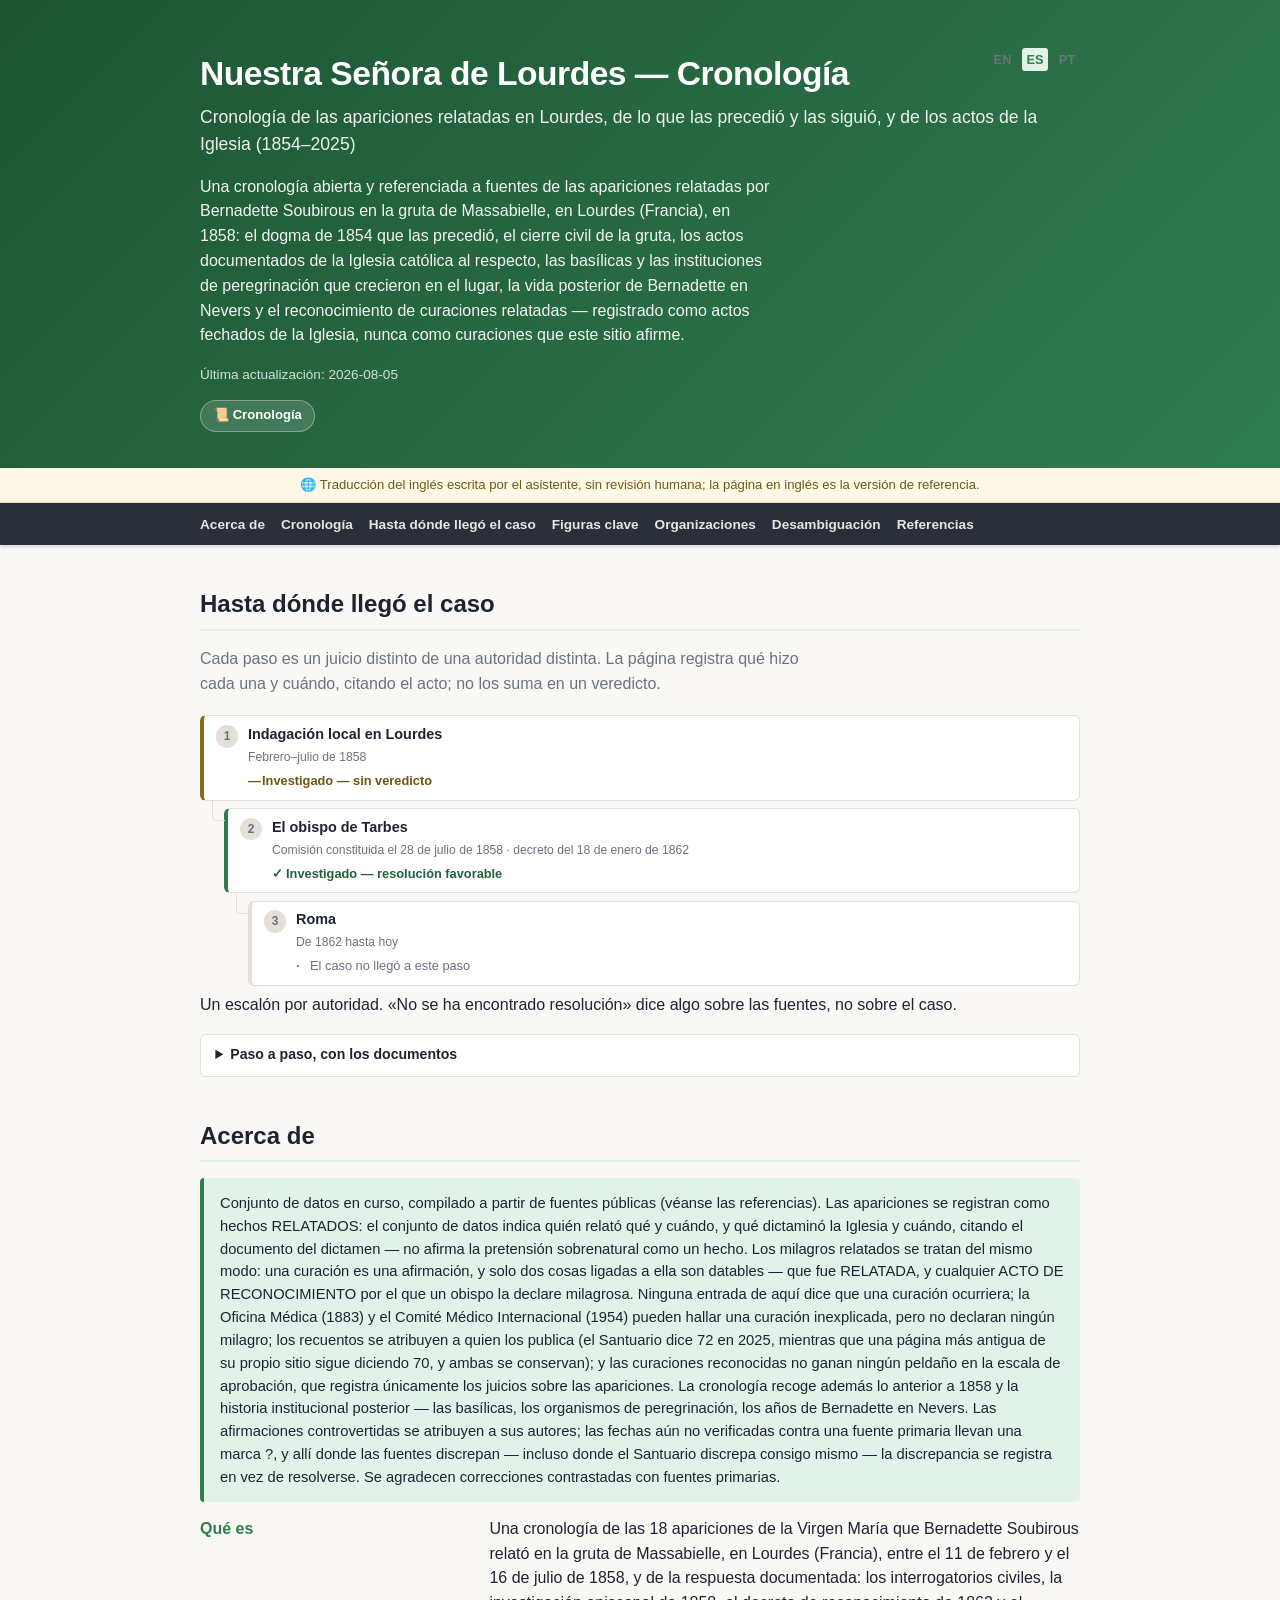
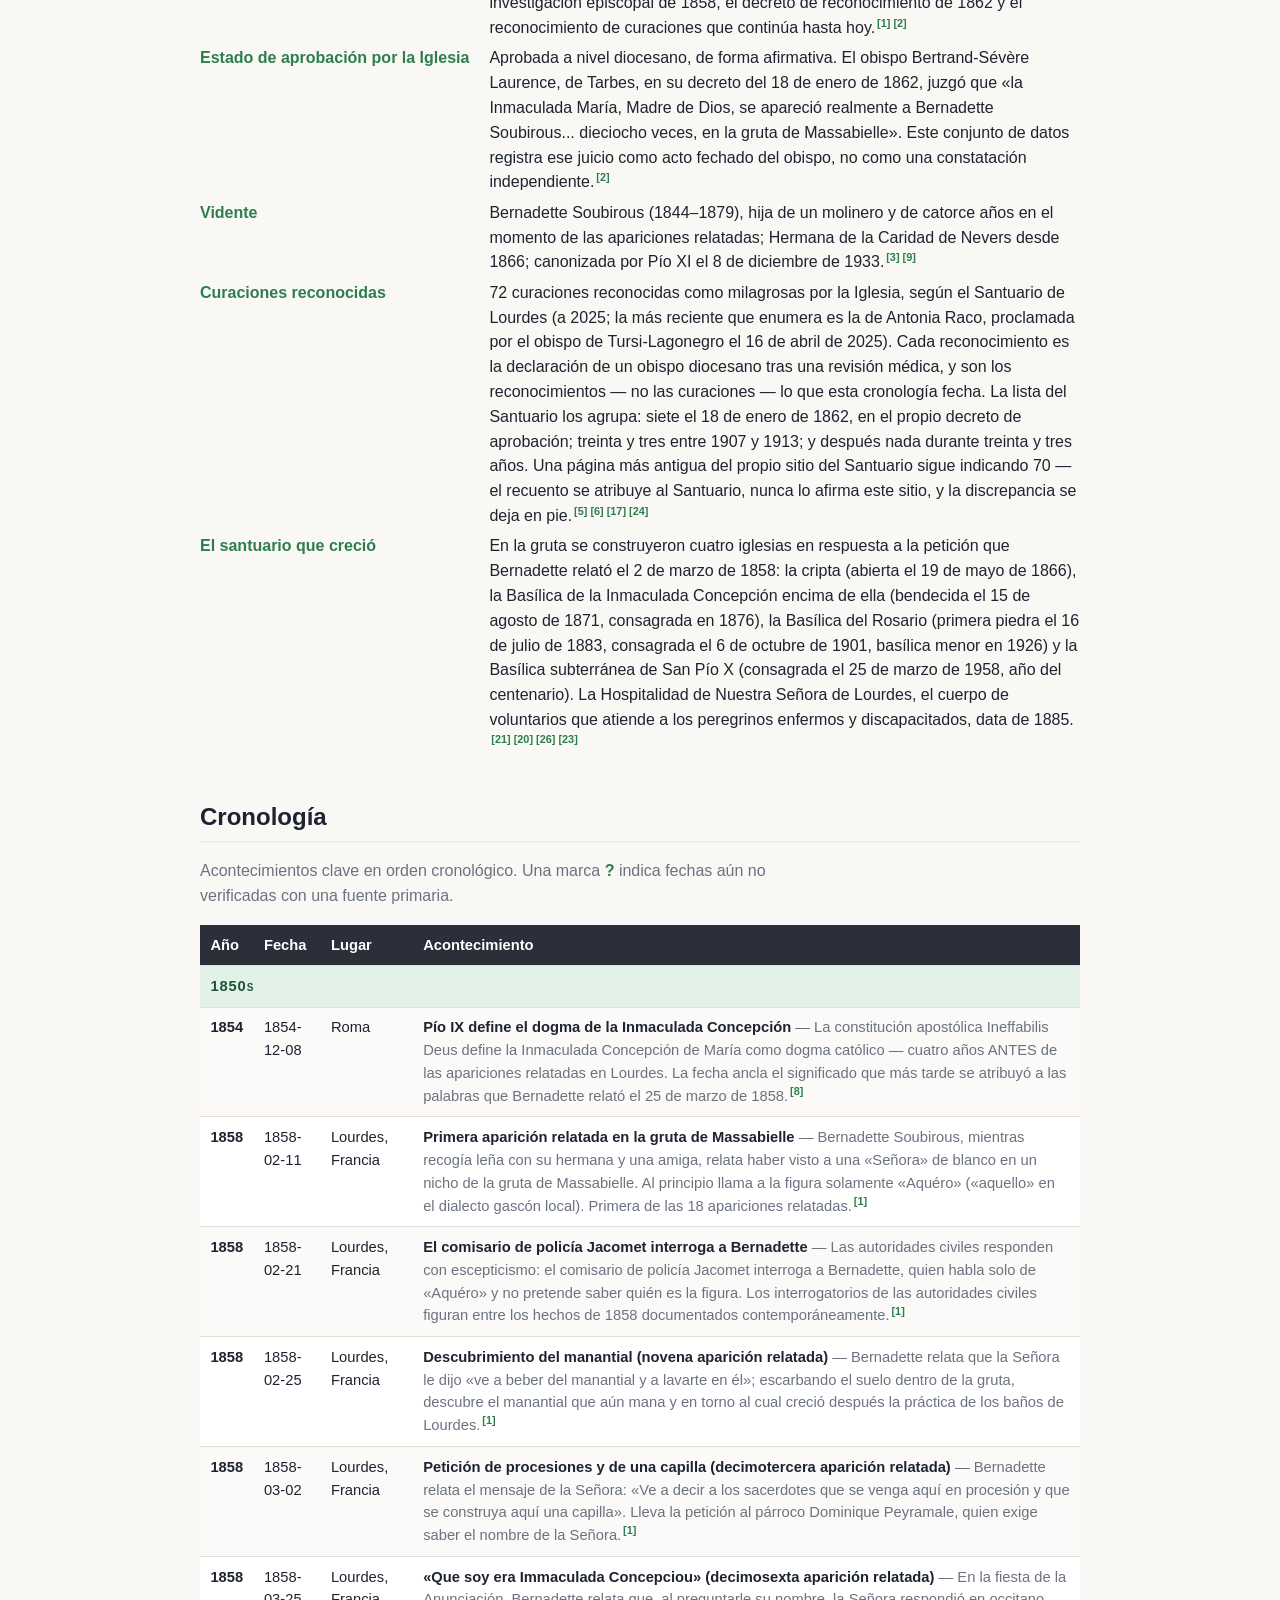
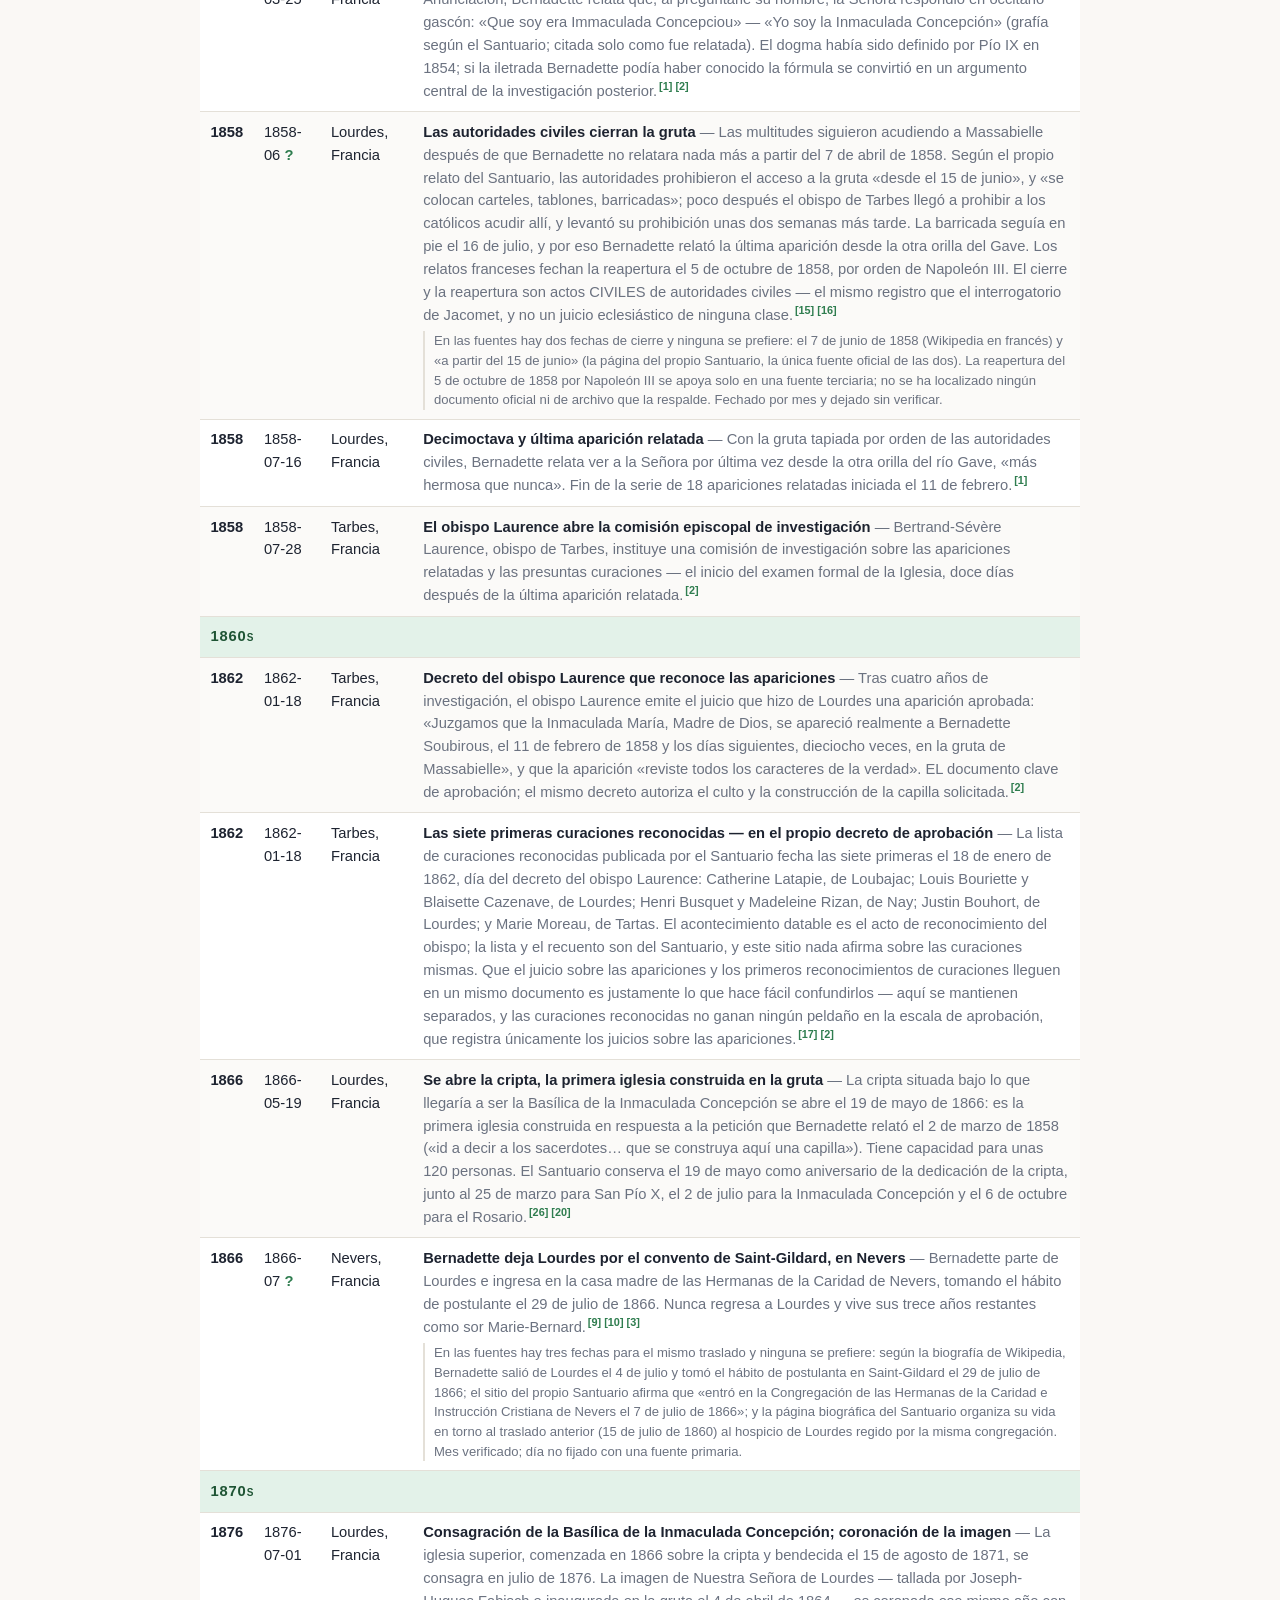
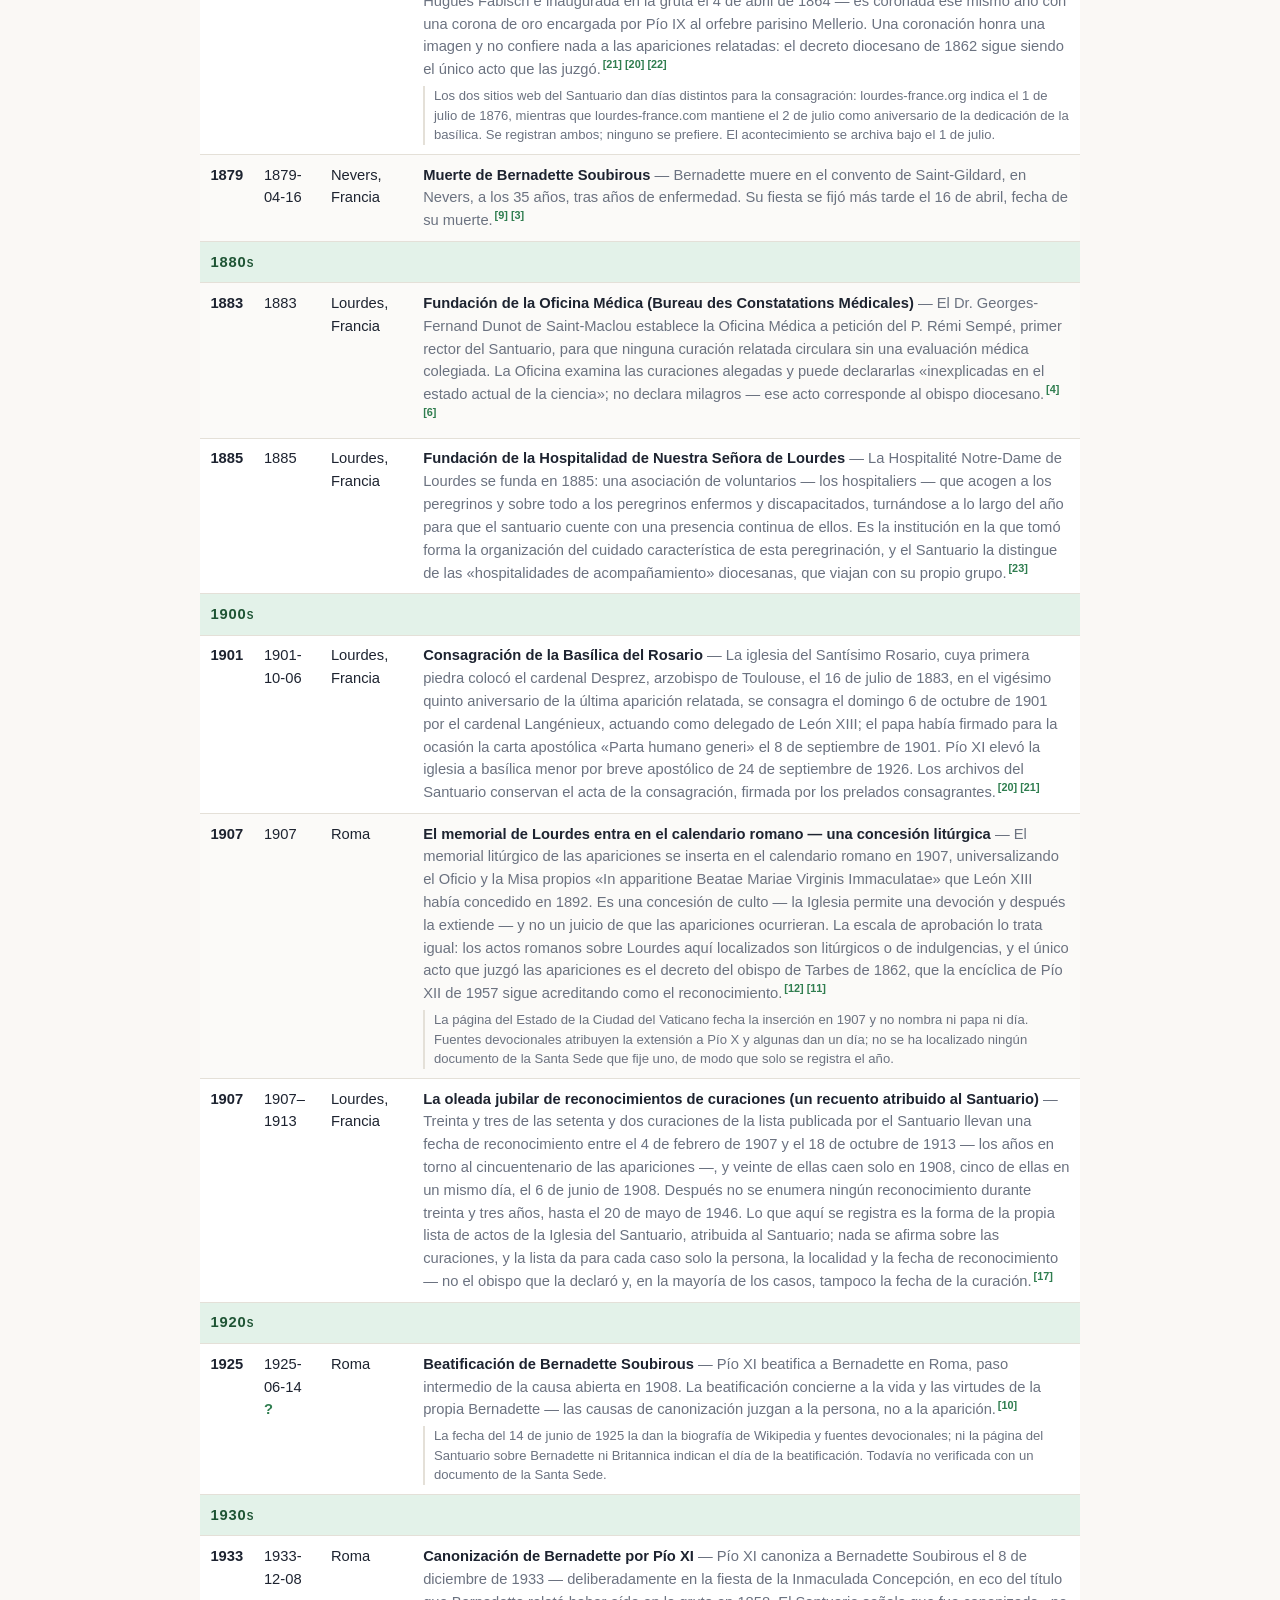
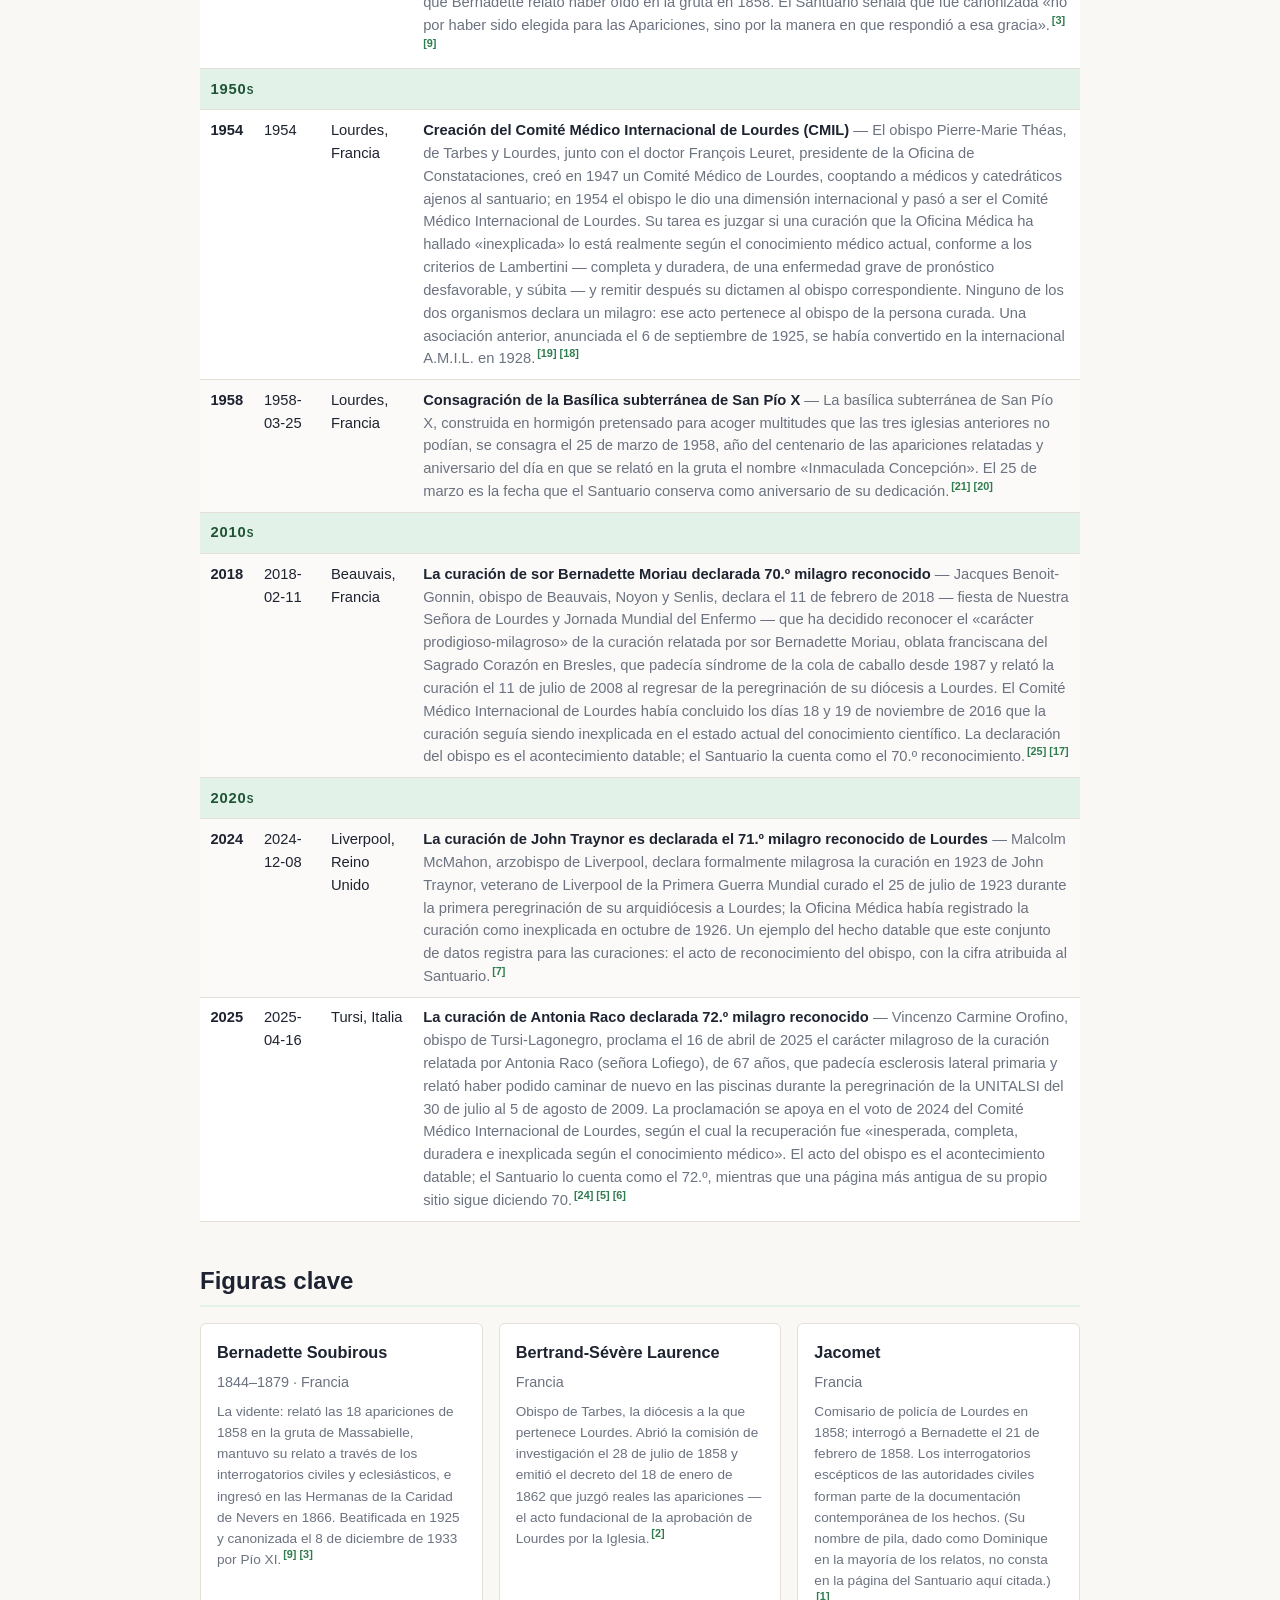
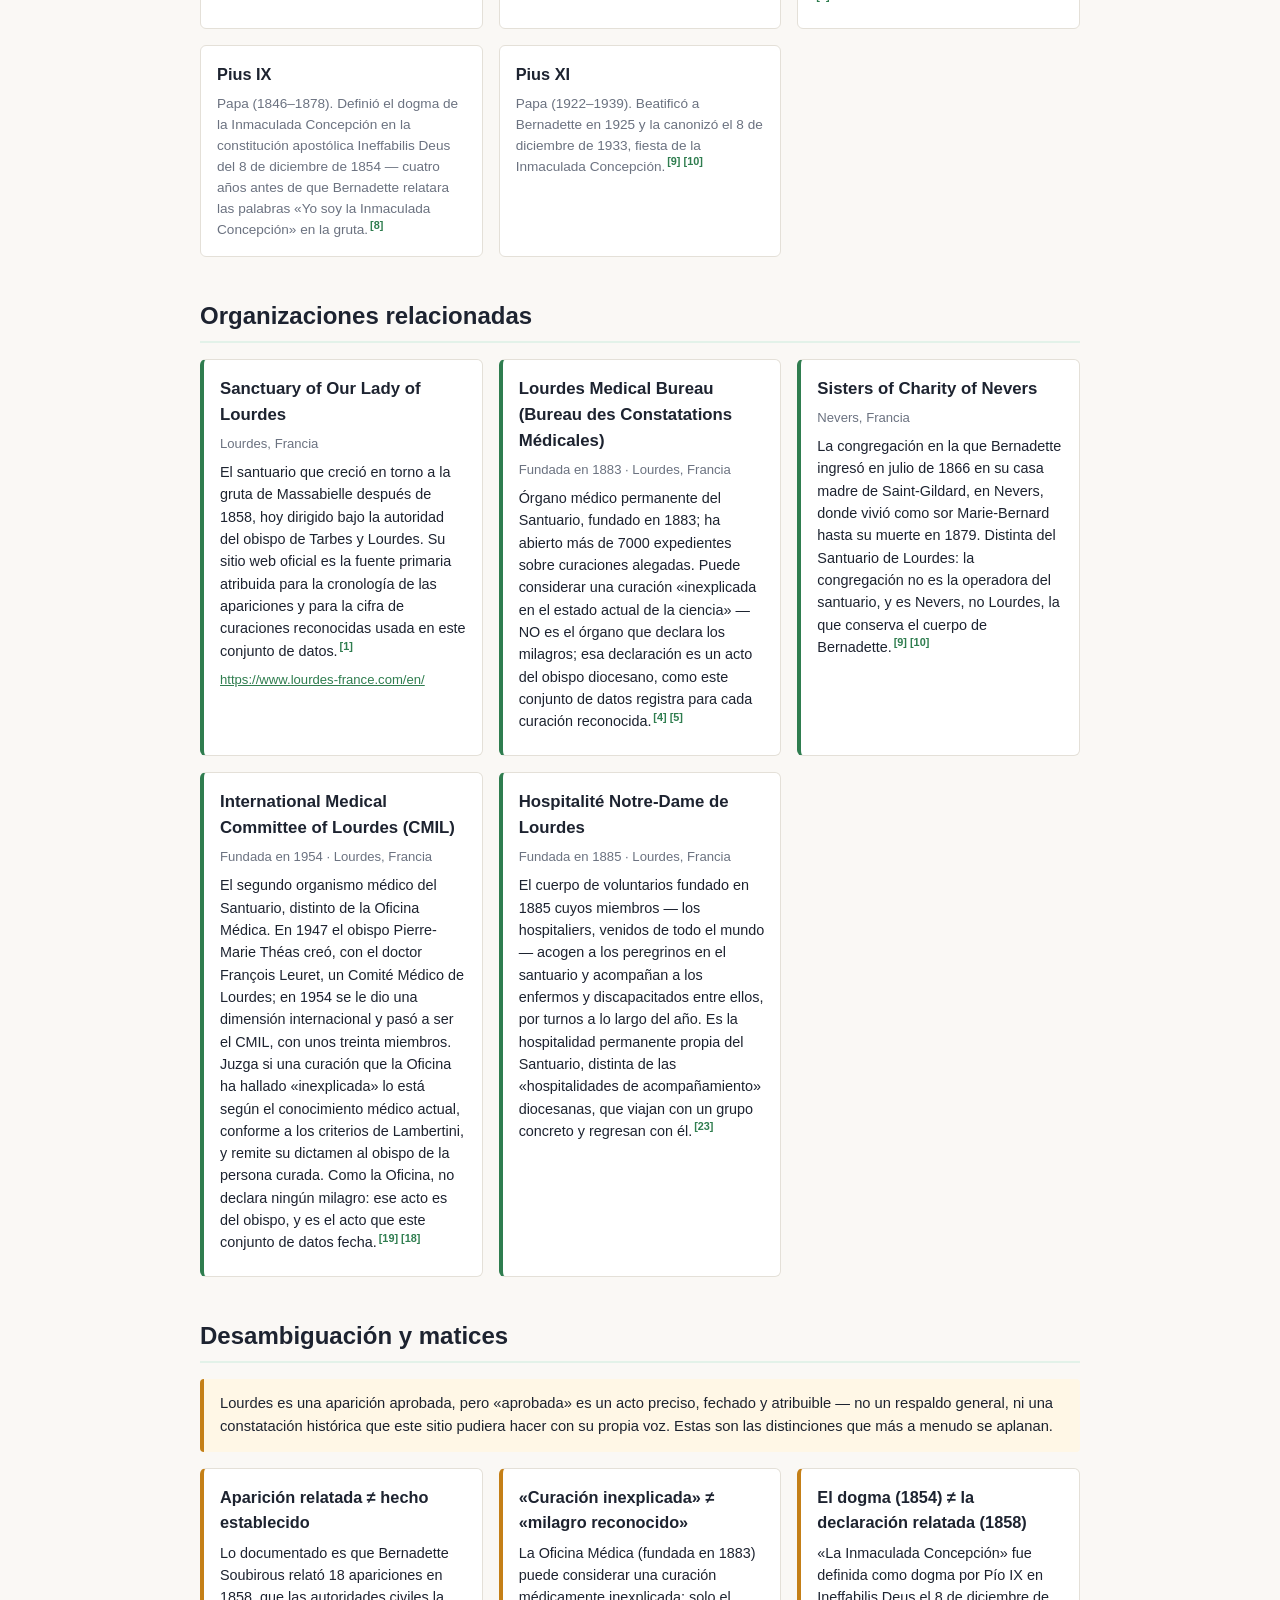
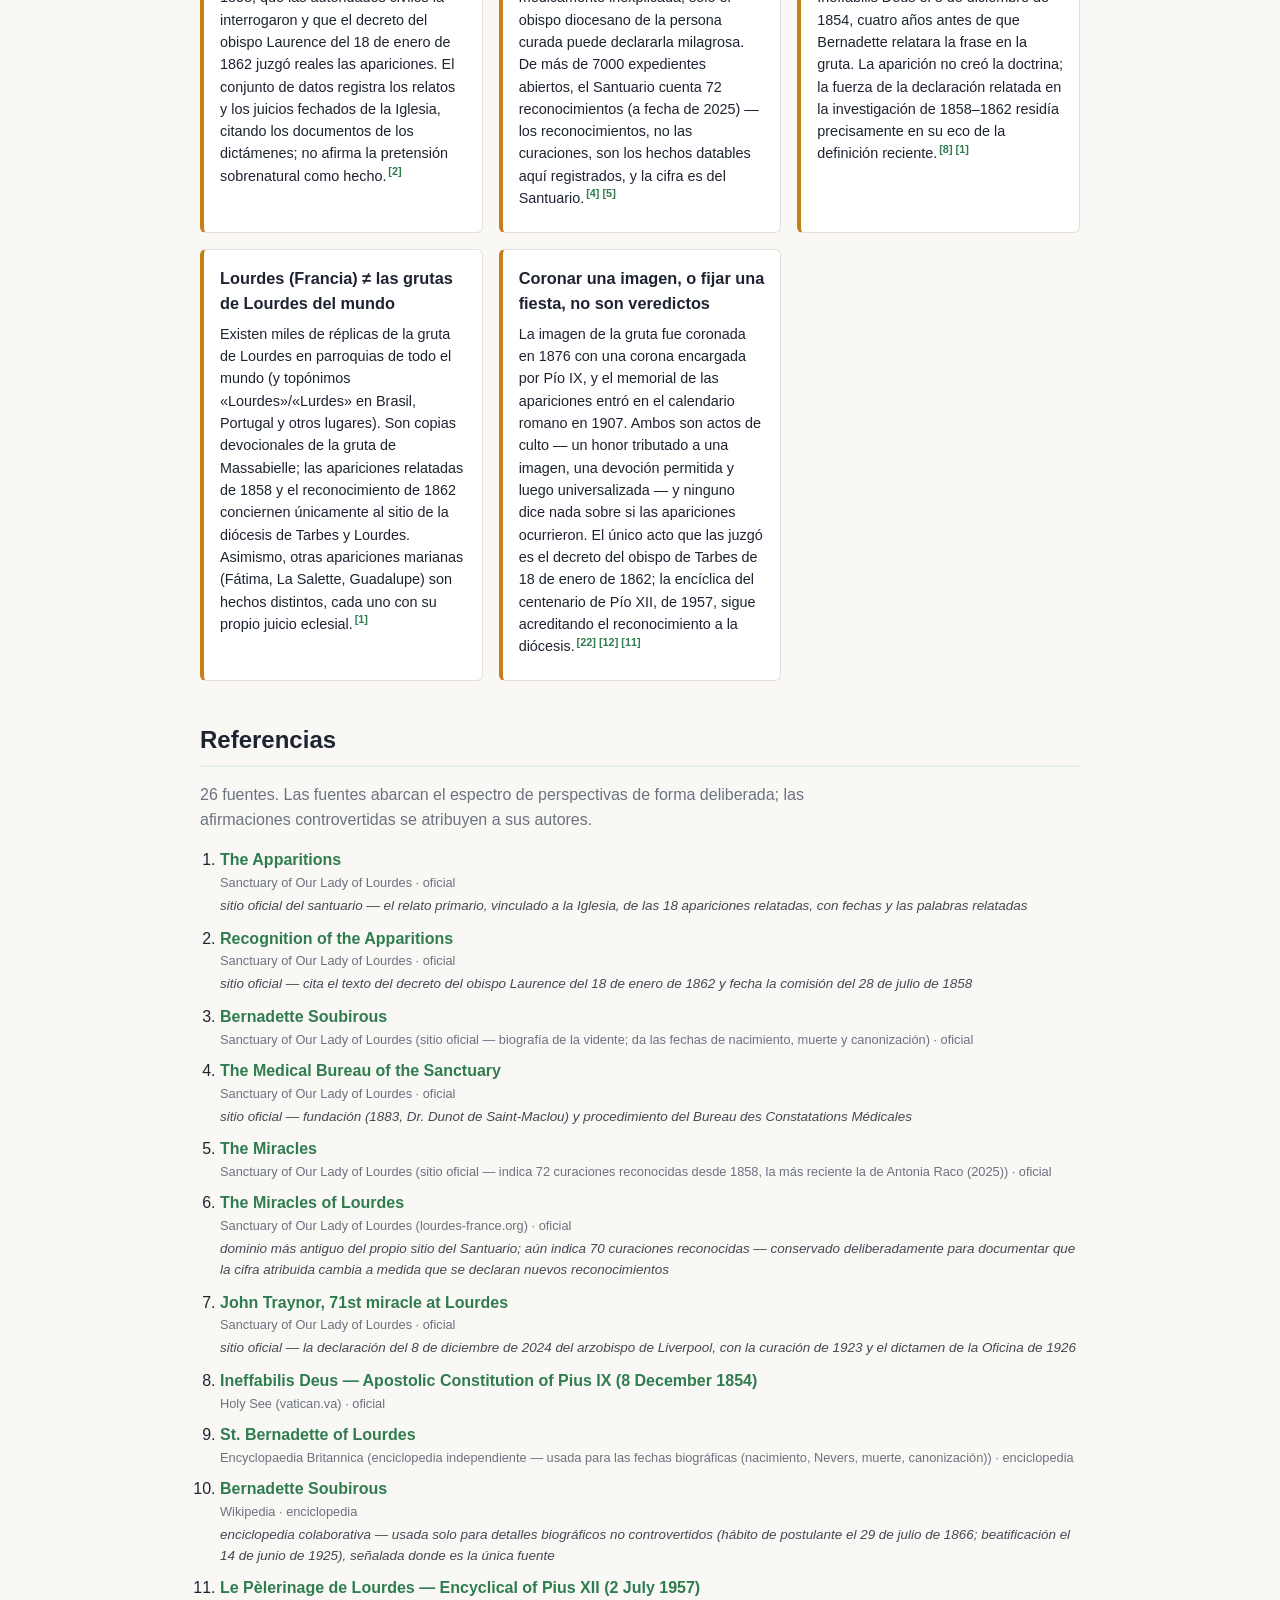
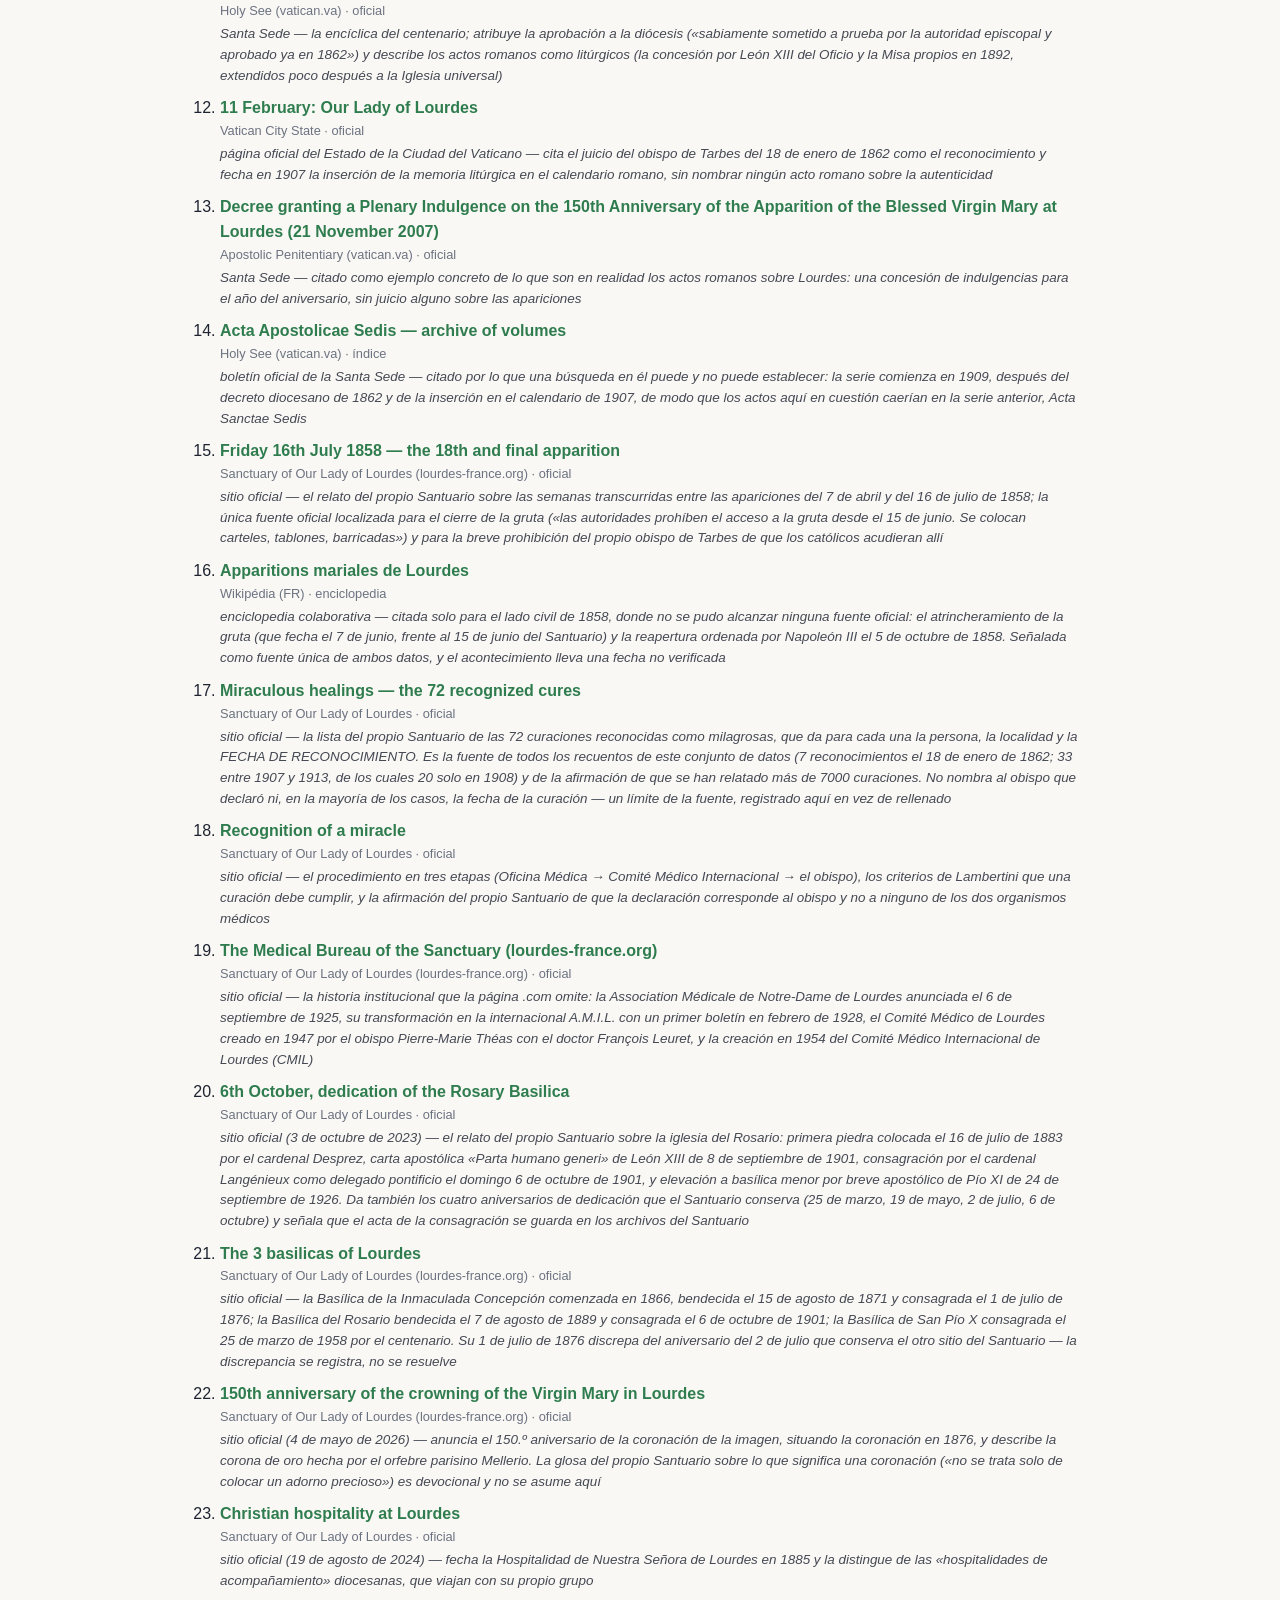
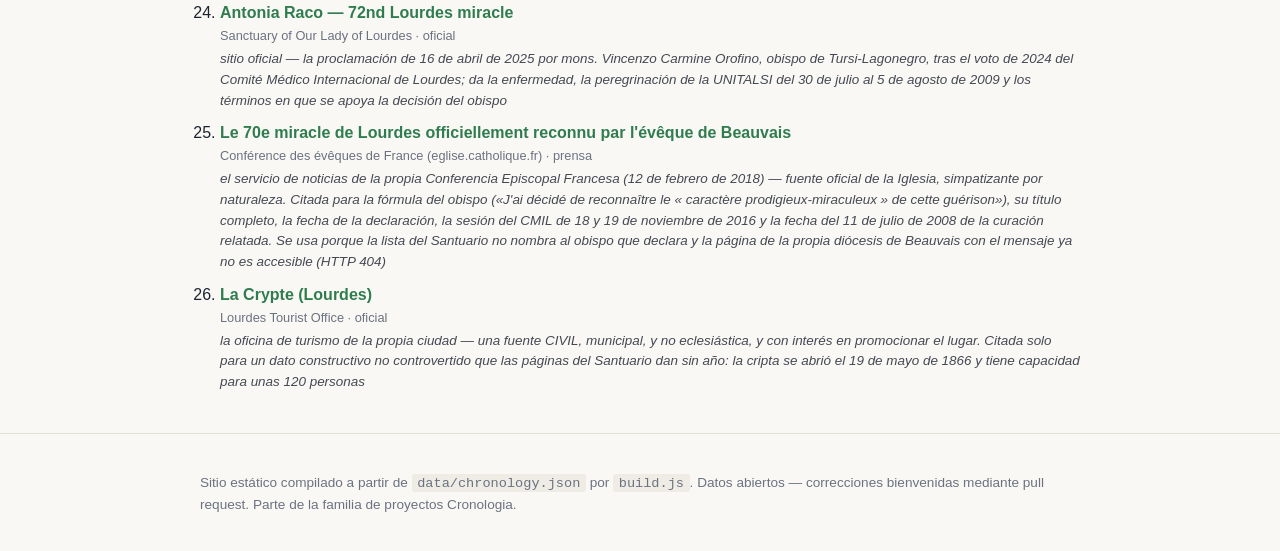
==== docs/es/index.html @ 5a4b502e "Approval ladder as a cascade, and close the print block that swallowed the stylesheet Ports cronolog" ====
<!DOCTYPE html>
<html lang="es">
<head>
  <meta charset="utf-8">
  <meta name="viewport" content="width=device-width, initial-scale=1">
  <title>Nuestra Señora de Lourdes — Cronología</title>
  <meta name="description" content="Una cronología abierta y referenciada a fuentes de las apariciones relatadas por Bernadette Soubirous en la gruta de Massabielle, en Lourdes (Francia), en 1858: el dogma de 1854 que las precedió, el cierre civil de la gruta, los actos documentados de la Iglesia católica al respecto, las basílicas y las instituciones de peregrinación que crecieron en el lugar, la vida posterior de Bernadette en Nevers y el reconocimiento de curaciones relatadas — registrado como actos fechados de la Iglesia, nunca como curaciones que este sitio afirme.">
  <!-- Google tag (gtag.js) -->
  <script async src="https://www.googletagmanager.com/gtag/js?id=G-R9LV1QZHVE"></script>
  <script>
    window.dataLayer = window.dataLayer || [];
    function gtag(){dataLayer.push(arguments);}
    gtag('js', new Date());
    gtag('config', 'G-R9LV1QZHVE');
  </script>
  <link rel="stylesheet" href="../styles.css">
  <link rel="canonical" href="https://cronologia.github.io/lourdes/es/">
  <link rel="alternate" hreflang="en" href="https://cronologia.github.io/lourdes/en/">
  <link rel="alternate" hreflang="es" href="https://cronologia.github.io/lourdes/es/">
  <link rel="alternate" hreflang="pt" href="https://cronologia.github.io/lourdes/pt/">
  <link rel="alternate" hreflang="x-default" href="https://cronologia.github.io/lourdes/">
  <meta property="og:type" content="website">
  <meta property="og:site_name" content="Nuestra Señora de Lourdes — Cronología">
  <meta property="og:locale" content="es_ES">
  <meta property="og:title" content="Nuestra Señora de Lourdes — Cronología">
  <meta property="og:description" content="Una cronología abierta y referenciada a fuentes de las apariciones relatadas por Bernadette Soubirous en la gruta de Massabielle, en Lourdes (Francia), en 1858: el dogma de 1854 que las precedió, el cierre civil de la gruta, los actos documentados de la Iglesia católica al respecto, las basílicas y las instituciones de peregrinación que crecieron en el lugar, la vida posterior de Bernadette en Nevers y el reconocimiento de curaciones relatadas — registrado como actos fechados de la Iglesia, nunca como curaciones que este sitio afirme.">
  <meta property="og:url" content="https://cronologia.github.io/lourdes/es/">
  <meta name="twitter:card" content="summary">
  <meta name="twitter:title" content="Nuestra Señora de Lourdes — Cronología">
  <meta name="twitter:description" content="Una cronología abierta y referenciada a fuentes de las apariciones relatadas por Bernadette Soubirous en la gruta de Massabielle, en Lourdes (Francia), en 1858: el dogma de 1854 que las precedió, el cierre civil de la gruta, los actos documentados de la Iglesia católica al respecto, las basílicas y las instituciones de peregrinación que crecieron en el lugar, la vida posterior de Bernadette en Nevers y el reconocimiento de curaciones relatadas — registrado como actos fechados de la Iglesia, nunca como curaciones que este sitio afirme.">
  <script type="application/ld+json">
  {
    "@context": "https://schema.org",
    "@type": "WebSite",
    "name": "Nuestra Señora de Lourdes — Cronología",
    "description": "Una cronología abierta y referenciada a fuentes de las apariciones relatadas por Bernadette Soubirous en la gruta de Massabielle, en Lourdes (Francia), en 1858: el dogma de 1854 que las precedió, el cierre civil de la gruta, los actos documentados de la Iglesia católica al respecto, las basílicas y las instituciones de peregrinación que crecieron en el lugar, la vida posterior de Bernadette en Nevers y el reconocimiento de curaciones relatadas — registrado como actos fechados de la Iglesia, nunca como curaciones que este sitio afirme.",
    "url": "https://cronologia.github.io/lourdes/es/",
    "inLanguage": "es"
  }
  </script>
</head>
<body>
  <header class="site-header">
    <div class="wrap">
      <nav class="lang-switch" aria-label="Idioma"><a href="../en/" hreflang="en">EN</a><span class="lang-current" aria-current="true">ES</span><a href="../pt/" hreflang="pt">PT</a></nav>
      <h1>Nuestra Señora de Lourdes — Cronología</h1>
      <p class="subtitle">Cronología de las apariciones relatadas en Lourdes, de lo que las precedió y las siguió, y de los actos de la Iglesia (1854–2025)</p>
      <p class="lead">Una cronología abierta y referenciada a fuentes de las apariciones relatadas por Bernadette Soubirous en la gruta de Massabielle, en Lourdes (Francia), en 1858: el dogma de 1854 que las precedió, el cierre civil de la gruta, los actos documentados de la Iglesia católica al respecto, las basílicas y las instituciones de peregrinación que crecieron en el lugar, la vida posterior de Bernadette en Nevers y el reconocimiento de curaciones relatadas — registrado como actos fechados de la Iglesia, nunca como curaciones que este sitio afirme.</p>
      <p class="updated">Última actualización: 2026-08-05</p>
      <div class="viz-chips">
        <a href="#chronology">📜 Cronología</a>
      </div>
    </div>
  </header>
  <div class="i18n-disclaimer" role="note">🌐 Traducción del inglés escrita por el asistente, sin revisión humana; la página en inglés es la versión de referencia.</div>

  <nav class="site-nav">
    <div class="wrap">
      <a href="#about">Acerca de</a>
      <a href="#chronology">Cronología</a>
      <a href="#approval-ladder">Hasta dónde llegó el caso</a>
      <a href="#figures">Figuras clave</a>
      <a href="#organizations">Organizaciones</a>
      <a href="#disambiguation">Desambiguación</a>
      <a href="#references">Referencias</a>
    </div>
  </nav>

  <main class="wrap">
    <section id="approval-ladder" class="viz">
      <h2>Hasta dónde llegó el caso</h2>
      <p class="section-intro">Cada paso es un juicio distinto de una autoridad distinta. La página registra qué hizo cada una y cuándo, citando el acto; no los suma en un veredicto.</p>
      <figure class="approval-ladder">
        <div class="viz-scroll">
        <ol class="al-cascade">
          <li class="al-node al-inconclusive" style="--al-step:0">
            <a href="#al-rung-1" class="al-node-link">
              <span class="al-num" aria-hidden="true">1</span>
              <span class="al-node-body">
                <span class="al-node-label">Indagación local en Lourdes</span><span class="al-when">Febrero–julio de 1858</span>
                <span class="al-node-status"><span class="al-glyph" aria-hidden="true">—</span>Investigado — sin veredicto</span>
              </span>
            </a>
          </li>
          <li class="al-node al-favourable" style="--al-step:1">
            <a href="#al-rung-2" class="al-node-link">
              <span class="al-num" aria-hidden="true">2</span>
              <span class="al-node-body">
                <span class="al-node-label">El obispo de Tarbes</span><span class="al-when">Comisión constituida el 28 de julio de 1858 · decreto del 18 de enero de 1862</span>
                <span class="al-node-status"><span class="al-glyph" aria-hidden="true">✓</span>Investigado — resolución favorable</span>
              </span>
            </a>
          </li>
          <li class="al-node al-not-reached" style="--al-step:2">
            <a href="#al-rung-3" class="al-node-link">
              <span class="al-num" aria-hidden="true">3</span>
              <span class="al-node-body">
                <span class="al-node-label">Roma</span><span class="al-when">De 1862 hasta hoy</span>
                <span class="al-node-status"><span class="al-glyph" aria-hidden="true">·</span>El caso no llegó a este paso</span>
              </span>
            </a>
          </li>
        </ol>
        </div>
        <figcaption>Un escalón por autoridad. «No se ha encontrado resolución» dice algo sobre las fuentes, no sobre el caso.</figcaption>
      </figure>
      <details class="al-details">
        <summary>Paso a paso, con los documentos</summary>
        <div class="al-tablist" hidden aria-label="Hasta dónde llegó el caso">
            <button type="button" class="al-tab" data-al-panel="al-rung-1"><span class="al-glyph" aria-hidden="true">—</span>Indagación local en Lourdes</button>
            <button type="button" class="al-tab" data-al-panel="al-rung-2"><span class="al-glyph" aria-hidden="true">✓</span>El obispo de Tarbes</button>
            <button type="button" class="al-tab" data-al-panel="al-rung-3"><span class="al-glyph" aria-hidden="true">·</span>Roma</button>
        </div>
        <div class="al-panels">
          <section id="al-rung-1" class="al-panel al-inconclusive">
            <h3 class="al-panel-title">Indagación local en Lourdes <span class="al-when">Febrero–julio de 1858</span></h3>
            <p class="al-status"><span class="al-glyph" aria-hidden="true">—</span>Investigado — sin veredicto</p>
<p class="al-who">Las autoridades civiles de Lourdes y el párroco Dominique Peyramale</p><p class="al-outcome">Los interrogatorios a Bernadette en 1858 fueron actos CIVILES, no canónicos. El comisario de policía Jacomet la interrogó el 21 de febrero de 1858, y más tarde la gruta fue tapiada por orden de las autoridades civiles. Peyramale, párroco y autoridad eclesiástica más cercana, no abrió ninguna investigación canónica: exigió que la Señora dijera su nombre e hiciera florecer en pleno invierno el rosal de la gruta y, según el propio relato del Santuario, «se mantuvo en su posición» — el nombre se comunicó el 25 de marzo, el rosal «no floreció». En este nivel no se emitió juicio eclesiástico alguno; el caso pasó al obispo, que constituyó su comisión de investigación el 28 de julio de 1858.</p>            <p class="al-cites"><sup class="cite"><a href="#ref-1" title="Reference 1">[1]</a> <a href="#ref-2" title="Reference 2">[2]</a></sup></p>
          </section>
          <section id="al-rung-2" class="al-panel al-favourable">
            <h3 class="al-panel-title">El obispo de Tarbes <span class="al-when">Comisión constituida el 28 de julio de 1858 · decreto del 18 de enero de 1862</span></h3>
            <p class="al-status"><span class="al-glyph" aria-hidden="true">✓</span>Investigado — resolución favorable</p>
<p class="al-who">Bertrand-Sévère Laurence, obispo de Tarbes, y la comisión de investigación que constituyó</p><p class="al-outcome">La comisión recibió el encargo de «recoger y comprobar los hechos ocurridos o que pudieran ocurrir en la gruta de Lourdes o en sus alrededores» y trabajó cerca de cuatro años. El decreto del 18 de enero de 1862 juzgó: «Juzgamos que María Inmaculada, Madre de Dios, se apareció realmente a Bernadette Soubirous, el 11 de febrero de 1858 y los días siguientes, dieciocho veces, en la gruta de Massabielle, cerca de la ciudad de Lourdes; que esta aparición reviste todos los caracteres de la verdad, y que los fieles tienen fundamento para creerla indudable». Es este acto diocesano, y ningún otro, el que sostiene la aprobación de Lourdes.</p>            <p class="al-cites"><sup class="cite"><a href="#ref-2" title="Reference 2">[2]</a></sup></p>
          </section>
          <section id="al-rung-3" class="al-panel al-not-reached">
            <h3 class="al-panel-title">Roma <span class="al-when">De 1862 hasta hoy</span></h3>
            <p class="al-status"><span class="al-glyph" aria-hidden="true">·</span>El caso no llegó a este paso</p>
<p class="al-who">La Santa Sede</p><p class="al-outcome">Roma ha actuado a propósito de Lourdes, pero no sobre la autenticidad de las apariciones. León XIII concedió en 1892 el Oficio y la Misa propios de la fiesta «In apparitione Beatae Mariae Virginis Immaculatae», y la memoria litúrgica se insertó en el calendario romano en 1907: son concesiones de culto, y una concesión de culto no es un veredicto sobre una aparición referida. El decreto de la Penitenciaría Apostólica del 21 de noviembre de 2007 concede indulgencias por el 150.º aniversario y no juzga nada. La beatificación (1925) y la canonización (1933) de Bernadette la juzgan a ella y no a la gruta: el Santuario dice que fue canonizada «no por haber sido elegida para las Apariciones, sino por la manera en que respondió a esa gracia». La encíclica del centenario de Pío XII, de 1957, sigue atribuyendo el juicio a la diócesis, al describir su testimonio como «sabiamente sometido a prueba por la autoridad episcopal y aprobado ya en 1862».</p><p class="al-nodoc">Se buscó un acto romano que juzgara las apariciones mismas; no se encontró ninguno. Se consultó: vatican.va, mediante búsqueda restringida al dominio y a través de los propios índices documentales de la Santa Sede, que para Lourdes devuelven la encíclica de 1957, las homilías y discursos de las visitas papales y el decreto de indulgencias de 2007 — ninguno de ellos un juicio sobre las apariciones; y el archivo de Acta Apostolicae Sedis en vatican.va, cuya serie comienza solo en 1909, después tanto del decreto de 1862 como de la inserción en el calendario de 1907, y cuyo material localizado sobre Lourdes se refiere a la causa de Bernadette y no a la gruta. No se hizo un vaciado página a página de todos los volúmenes de AAS, de modo que se trata de una ausencia en los índices consultados, no de una prueba obtenida de la serie entera. La literatura devocional afirma que hubo un «decreto de aprobación» papal de Pío IX, fechado unas veces en 1860 y otras el 1 de febrero de 1876; no presenta documento alguno, y ni la página de reconocimiento del Santuario ni vatican.va registran ninguno. El estado es «no llegó a este paso» y no «no consta» porque las dos fuentes de la Santa Sede que sí se pronuncian — la encíclica de 1957 y la nota sobre la fiesta del propio Estado de la Ciudad del Vaticano — presentan ambas el decreto episcopal de 1862 como el reconocimiento y no señalan ninguno romano. El obispo Laurence sí cerró su decreto sometiéndolo a la instancia superior — «Sometemos humildemente nuestro juicio al juicio del Sumo Pontífice, encargado de gobernar la Iglesia universal» — y no se ha localizado ningún acto que responda; si se produjera alguno, este escalón cambia.</p>            <p class="al-cites"><sup class="cite"><a href="#ref-11" title="Reference 11">[11]</a> <a href="#ref-12" title="Reference 12">[12]</a> <a href="#ref-13" title="Reference 13">[13]</a> <a href="#ref-14" title="Reference 14">[14]</a> <a href="#ref-2" title="Reference 2">[2]</a> <a href="#ref-3" title="Reference 3">[3]</a></sup></p>
          </section>
        </div>
      </details>
      <script>(function () {
        var s = document.currentScript.closest('section');
        var det = s.querySelector('.al-details');
        var list = s.querySelector('.al-tablist');
        var tabs = [].slice.call(s.querySelectorAll('.al-tab'));
        var panels = [].slice.call(s.querySelectorAll('.al-panel'));
        if (!det || !tabs.length || tabs.length !== panels.length) return;
        list.hidden = false;
        list.setAttribute('role', 'tablist');
        function select(id, focus) {
          tabs.forEach(function (b, i) {
            var on = b.getAttribute('data-al-panel') === id;
            b.setAttribute('aria-selected', on ? 'true' : 'false');
            b.setAttribute('tabindex', on ? '0' : '-1');
            panels[i].hidden = !on;
            if (on && focus) b.focus();
          });
        }
        tabs.forEach(function (b, i) {
          b.setAttribute('role', 'tab');
          b.id = b.getAttribute('data-al-panel') + '-tab';
          panels[i].setAttribute('role', 'tabpanel');
          panels[i].setAttribute('aria-labelledby', b.id);
          panels[i].tabIndex = 0;
          b.addEventListener('click', function () { select(b.getAttribute('data-al-panel'), false); });
          b.addEventListener('keydown', function (e) {
            var d = e.key === 'ArrowRight' ? 1 : e.key === 'ArrowLeft' ? -1 : 0;
            if (!d) return;
            e.preventDefault();
            var n = (i + d + tabs.length) % tabs.length;
            select(tabs[n].getAttribute('data-al-panel'), true);
          });
        });
        // A cascade node opens the disclosure and selects its panel, instead of
        // jumping the page to a fragment inside a collapsed <details>.
        [].slice.call(s.querySelectorAll('.al-node-link')).forEach(function (a) {
          a.addEventListener('click', function (e) {
            e.preventDefault();
            det.open = true;
            select(a.getAttribute('href').slice(1), true);
          });
        });
        select(tabs[0].getAttribute('data-al-panel'), false);
      })();</script>
    </section>

    <section id="about">
      <h2>Acerca de</h2>
      <p class="notice">Conjunto de datos en curso, compilado a partir de fuentes públicas (véanse las referencias). Las apariciones se registran como hechos RELATADOS: el conjunto de datos indica quién relató qué y cuándo, y qué dictaminó la Iglesia y cuándo, citando el documento del dictamen — no afirma la pretensión sobrenatural como un hecho. Los milagros relatados se tratan del mismo modo: una curación es una afirmación, y solo dos cosas ligadas a ella son datables — que fue RELATADA, y cualquier ACTO DE RECONOCIMIENTO por el que un obispo la declare milagrosa. Ninguna entrada de aquí dice que una curación ocurriera; la Oficina Médica (1883) y el Comité Médico Internacional (1954) pueden hallar una curación inexplicada, pero no declaran ningún milagro; los recuentos se atribuyen a quien los publica (el Santuario dice 72 en 2025, mientras que una página más antigua de su propio sitio sigue diciendo 70, y ambas se conservan); y las curaciones reconocidas no ganan ningún peldaño en la escala de aprobación, que registra únicamente los juicios sobre las apariciones. La cronología recoge además lo anterior a 1858 y la historia institucional posterior — las basílicas, los organismos de peregrinación, los años de Bernadette en Nevers. Las afirmaciones controvertidas se atribuyen a sus autores; las fechas aún no verificadas contra una fuente primaria llevan una marca ?, y allí donde las fuentes discrepan — incluso donde el Santuario discrepa consigo mismo — la discrepancia se registra en vez de resolverse. Se agradecen correcciones contrastadas con fuentes primarias.</p>
      <dl class="facts">
        <dt>Qué es</dt>
        <dd>Una cronología de las 18 apariciones de la Virgen María que Bernadette Soubirous relató en la gruta de Massabielle, en Lourdes (Francia), entre el 11 de febrero y el 16 de julio de 1858, y de la respuesta documentada: los interrogatorios civiles, la investigación episcopal de 1858, el decreto de reconocimiento de 1862 y el reconocimiento de curaciones que continúa hasta hoy.<sup class="cite"><a href="#ref-1" title="Reference 1">[1]</a> <a href="#ref-2" title="Reference 2">[2]</a></sup></dd>
        <dt>Estado de aprobación por la Iglesia</dt>
        <dd>Aprobada a nivel diocesano, de forma afirmativa. El obispo Bertrand-Sévère Laurence, de Tarbes, en su decreto del 18 de enero de 1862, juzgó que «la Inmaculada María, Madre de Dios, se apareció realmente a Bernadette Soubirous... dieciocho veces, en la gruta de Massabielle». Este conjunto de datos registra ese juicio como acto fechado del obispo, no como una constatación independiente.<sup class="cite"><a href="#ref-2" title="Reference 2">[2]</a></sup></dd>
        <dt>Vidente</dt>
        <dd>Bernadette Soubirous (1844–1879), hija de un molinero y de catorce años en el momento de las apariciones relatadas; Hermana de la Caridad de Nevers desde 1866; canonizada por Pío XI el 8 de diciembre de 1933.<sup class="cite"><a href="#ref-3" title="Reference 3">[3]</a> <a href="#ref-9" title="Reference 9">[9]</a></sup></dd>
        <dt>Curaciones reconocidas</dt>
        <dd>72 curaciones reconocidas como milagrosas por la Iglesia, según el Santuario de Lourdes (a 2025; la más reciente que enumera es la de Antonia Raco, proclamada por el obispo de Tursi-Lagonegro el 16 de abril de 2025). Cada reconocimiento es la declaración de un obispo diocesano tras una revisión médica, y son los reconocimientos — no las curaciones — lo que esta cronología fecha. La lista del Santuario los agrupa: siete el 18 de enero de 1862, en el propio decreto de aprobación; treinta y tres entre 1907 y 1913; y después nada durante treinta y tres años. Una página más antigua del propio sitio del Santuario sigue indicando 70 — el recuento se atribuye al Santuario, nunca lo afirma este sitio, y la discrepancia se deja en pie.<sup class="cite"><a href="#ref-5" title="Reference 5">[5]</a> <a href="#ref-6" title="Reference 6">[6]</a> <a href="#ref-17" title="Reference 17">[17]</a> <a href="#ref-24" title="Reference 24">[24]</a></sup></dd>
        <dt>El santuario que creció</dt>
        <dd>En la gruta se construyeron cuatro iglesias en respuesta a la petición que Bernadette relató el 2 de marzo de 1858: la cripta (abierta el 19 de mayo de 1866), la Basílica de la Inmaculada Concepción encima de ella (bendecida el 15 de agosto de 1871, consagrada en 1876), la Basílica del Rosario (primera piedra el 16 de julio de 1883, consagrada el 6 de octubre de 1901, basílica menor en 1926) y la Basílica subterránea de San Pío X (consagrada el 25 de marzo de 1958, año del centenario). La Hospitalidad de Nuestra Señora de Lourdes, el cuerpo de voluntarios que atiende a los peregrinos enfermos y discapacitados, data de 1885.<sup class="cite"><a href="#ref-21" title="Reference 21">[21]</a> <a href="#ref-20" title="Reference 20">[20]</a> <a href="#ref-26" title="Reference 26">[26]</a> <a href="#ref-23" title="Reference 23">[23]</a></sup></dd>
      </dl>
    </section>

    <section id="chronology">
      <h2>Cronología</h2>
      <p class="section-intro">Acontecimientos clave en orden cronológico. Una marca <span class="flag">?</span> indica
      fechas aún no verificadas con una fuente primaria.</p>
      <div class="table-scroll">
      <table class="meetings">
        <thead>
          <tr><th>Año</th><th>Fecha</th><th>Lugar</th><th>Acontecimiento</th></tr>
        </thead>
        <tbody>
        <tr class="decade-row" id="decade-1850"><th colspan="4">1850s</th></tr>
        <tr>
          <td class="year">1854</td>
          <td>1854-12-08</td>
          <td>Roma</td>
          <td><strong>Pío IX define el dogma de la Inmaculada Concepción</strong> <span class="muted">— La constitución apostólica Ineffabilis Deus define la Inmaculada Concepción de María como dogma católico — cuatro años ANTES de las apariciones relatadas en Lourdes. La fecha ancla el significado que más tarde se atribuyó a las palabras que Bernadette relató el 25 de marzo de 1858.</span><sup class="cite"><a href="#ref-8" title="Reference 8">[8]</a></sup></td>
        </tr>
        <tr>
          <td class="year">1858</td>
          <td>1858-02-11</td>
          <td>Lourdes, Francia</td>
          <td><strong>Primera aparición relatada en la gruta de Massabielle</strong> <span class="muted">— Bernadette Soubirous, mientras recogía leña con su hermana y una amiga, relata haber visto a una «Señora» de blanco en un nicho de la gruta de Massabielle. Al principio llama a la figura solamente «Aquéro» («aquello» en el dialecto gascón local). Primera de las 18 apariciones relatadas.</span><sup class="cite"><a href="#ref-1" title="Reference 1">[1]</a></sup></td>
        </tr>
        <tr>
          <td class="year">1858</td>
          <td>1858-02-21</td>
          <td>Lourdes, Francia</td>
          <td><strong>El comisario de policía Jacomet interroga a Bernadette</strong> <span class="muted">— Las autoridades civiles responden con escepticismo: el comisario de policía Jacomet interroga a Bernadette, quien habla solo de «Aquéro» y no pretende saber quién es la figura. Los interrogatorios de las autoridades civiles figuran entre los hechos de 1858 documentados contemporáneamente.</span><sup class="cite"><a href="#ref-1" title="Reference 1">[1]</a></sup></td>
        </tr>
        <tr>
          <td class="year">1858</td>
          <td>1858-02-25</td>
          <td>Lourdes, Francia</td>
          <td><strong>Descubrimiento del manantial (novena aparición relatada)</strong> <span class="muted">— Bernadette relata que la Señora le dijo «ve a beber del manantial y a lavarte en él»; escarbando el suelo dentro de la gruta, descubre el manantial que aún mana y en torno al cual creció después la práctica de los baños de Lourdes.</span><sup class="cite"><a href="#ref-1" title="Reference 1">[1]</a></sup></td>
        </tr>
        <tr>
          <td class="year">1858</td>
          <td>1858-03-02</td>
          <td>Lourdes, Francia</td>
          <td><strong>Petición de procesiones y de una capilla (decimotercera aparición relatada)</strong> <span class="muted">— Bernadette relata el mensaje de la Señora: «Ve a decir a los sacerdotes que se venga aquí en procesión y que se construya aquí una capilla». Lleva la petición al párroco Dominique Peyramale, quien exige saber el nombre de la Señora.</span><sup class="cite"><a href="#ref-1" title="Reference 1">[1]</a></sup></td>
        </tr>
        <tr>
          <td class="year">1858</td>
          <td>1858-03-25</td>
          <td>Lourdes, Francia</td>
          <td><strong>«Que soy era Immaculada Concepciou» (decimosexta aparición relatada)</strong> <span class="muted">— En la fiesta de la Anunciación, Bernadette relata que, al preguntarle su nombre, la Señora respondió en occitano gascón: «Que soy era Immaculada Concepciou» — «Yo soy la Inmaculada Concepción» (grafía según el Santuario; citada solo como fue relatada). El dogma había sido definido por Pío IX en 1854; si la iletrada Bernadette podía haber conocido la fórmula se convirtió en un argumento central de la investigación posterior.</span><sup class="cite"><a href="#ref-1" title="Reference 1">[1]</a> <a href="#ref-2" title="Reference 2">[2]</a></sup></td>
        </tr>
        <tr>
          <td class="year">1858</td>
          <td>1858-06 <span class="flag" title="Fecha aún no verificada con una fuente primaria">?</span></td>
          <td>Lourdes, Francia</td>
          <td><strong>Las autoridades civiles cierran la gruta</strong> <span class="muted">— Las multitudes siguieron acudiendo a Massabielle después de que Bernadette no relatara nada más a partir del 7 de abril de 1858. Según el propio relato del Santuario, las autoridades prohibieron el acceso a la gruta «desde el 15 de junio», y «se colocan carteles, tablones, barricadas»; poco después el obispo de Tarbes llegó a prohibir a los católicos acudir allí, y levantó su prohibición unas dos semanas más tarde. La barricada seguía en pie el 16 de julio, y por eso Bernadette relató la última aparición desde la otra orilla del Gave. Los relatos franceses fechan la reapertura el 5 de octubre de 1858, por orden de Napoleón III. El cierre y la reapertura son actos CIVILES de autoridades civiles — el mismo registro que el interrogatorio de Jacomet, y no un juicio eclesiástico de ninguna clase.</span><sup class="cite"><a href="#ref-15" title="Reference 15">[15]</a> <a href="#ref-16" title="Reference 16">[16]</a></sup><span class="date-note">En las fuentes hay dos fechas de cierre y ninguna se prefiere: el 7 de junio de 1858 (Wikipedia en francés) y «a partir del 15 de junio» (la página del propio Santuario, la única fuente oficial de las dos). La reapertura del 5 de octubre de 1858 por Napoleón III se apoya solo en una fuente terciaria; no se ha localizado ningún documento oficial ni de archivo que la respalde. Fechado por mes y dejado sin verificar.</span></td>
        </tr>
        <tr>
          <td class="year">1858</td>
          <td>1858-07-16</td>
          <td>Lourdes, Francia</td>
          <td><strong>Decimoctava y última aparición relatada</strong> <span class="muted">— Con la gruta tapiada por orden de las autoridades civiles, Bernadette relata ver a la Señora por última vez desde la otra orilla del río Gave, «más hermosa que nunca». Fin de la serie de 18 apariciones relatadas iniciada el 11 de febrero.</span><sup class="cite"><a href="#ref-1" title="Reference 1">[1]</a></sup></td>
        </tr>
        <tr>
          <td class="year">1858</td>
          <td>1858-07-28</td>
          <td>Tarbes, Francia</td>
          <td><strong>El obispo Laurence abre la comisión episcopal de investigación</strong> <span class="muted">— Bertrand-Sévère Laurence, obispo de Tarbes, instituye una comisión de investigación sobre las apariciones relatadas y las presuntas curaciones — el inicio del examen formal de la Iglesia, doce días después de la última aparición relatada.</span><sup class="cite"><a href="#ref-2" title="Reference 2">[2]</a></sup></td>
        </tr>
        <tr class="decade-row" id="decade-1860"><th colspan="4">1860s</th></tr>
        <tr>
          <td class="year">1862</td>
          <td>1862-01-18</td>
          <td>Tarbes, Francia</td>
          <td><strong>Decreto del obispo Laurence que reconoce las apariciones</strong> <span class="muted">— Tras cuatro años de investigación, el obispo Laurence emite el juicio que hizo de Lourdes una aparición aprobada: «Juzgamos que la Inmaculada María, Madre de Dios, se apareció realmente a Bernadette Soubirous, el 11 de febrero de 1858 y los días siguientes, dieciocho veces, en la gruta de Massabielle», y que la aparición «reviste todos los caracteres de la verdad». EL documento clave de aprobación; el mismo decreto autoriza el culto y la construcción de la capilla solicitada.</span><sup class="cite"><a href="#ref-2" title="Reference 2">[2]</a></sup></td>
        </tr>
        <tr>
          <td class="year">1862</td>
          <td>1862-01-18</td>
          <td>Tarbes, Francia</td>
          <td><strong>Las siete primeras curaciones reconocidas — en el propio decreto de aprobación</strong> <span class="muted">— La lista de curaciones reconocidas publicada por el Santuario fecha las siete primeras el 18 de enero de 1862, día del decreto del obispo Laurence: Catherine Latapie, de Loubajac; Louis Bouriette y Blaisette Cazenave, de Lourdes; Henri Busquet y Madeleine Rizan, de Nay; Justin Bouhort, de Lourdes; y Marie Moreau, de Tartas. El acontecimiento datable es el acto de reconocimiento del obispo; la lista y el recuento son del Santuario, y este sitio nada afirma sobre las curaciones mismas. Que el juicio sobre las apariciones y los primeros reconocimientos de curaciones lleguen en un mismo documento es justamente lo que hace fácil confundirlos — aquí se mantienen separados, y las curaciones reconocidas no ganan ningún peldaño en la escala de aprobación, que registra únicamente los juicios sobre las apariciones.</span><sup class="cite"><a href="#ref-17" title="Reference 17">[17]</a> <a href="#ref-2" title="Reference 2">[2]</a></sup></td>
        </tr>
        <tr>
          <td class="year">1866</td>
          <td>1866-05-19</td>
          <td>Lourdes, Francia</td>
          <td><strong>Se abre la cripta, la primera iglesia construida en la gruta</strong> <span class="muted">— La cripta situada bajo lo que llegaría a ser la Basílica de la Inmaculada Concepción se abre el 19 de mayo de 1866: es la primera iglesia construida en respuesta a la petición que Bernadette relató el 2 de marzo de 1858 («id a decir a los sacerdotes… que se construya aquí una capilla»). Tiene capacidad para unas 120 personas. El Santuario conserva el 19 de mayo como aniversario de la dedicación de la cripta, junto al 25 de marzo para San Pío X, el 2 de julio para la Inmaculada Concepción y el 6 de octubre para el Rosario.</span><sup class="cite"><a href="#ref-26" title="Reference 26">[26]</a> <a href="#ref-20" title="Reference 20">[20]</a></sup></td>
        </tr>
        <tr>
          <td class="year">1866</td>
          <td>1866-07 <span class="flag" title="Fecha aún no verificada con una fuente primaria">?</span></td>
          <td>Nevers, Francia</td>
          <td><strong>Bernadette deja Lourdes por el convento de Saint-Gildard, en Nevers</strong> <span class="muted">— Bernadette parte de Lourdes e ingresa en la casa madre de las Hermanas de la Caridad de Nevers, tomando el hábito de postulante el 29 de julio de 1866. Nunca regresa a Lourdes y vive sus trece años restantes como sor Marie-Bernard.</span><sup class="cite"><a href="#ref-9" title="Reference 9">[9]</a> <a href="#ref-10" title="Reference 10">[10]</a> <a href="#ref-3" title="Reference 3">[3]</a></sup><span class="date-note">En las fuentes hay tres fechas para el mismo traslado y ninguna se prefiere: según la biografía de Wikipedia, Bernadette salió de Lourdes el 4 de julio y tomó el hábito de postulanta en Saint-Gildard el 29 de julio de 1866; el sitio del propio Santuario afirma que «entró en la Congregación de las Hermanas de la Caridad e Instrucción Cristiana de Nevers el 7 de julio de 1866»; y la página biográfica del Santuario organiza su vida en torno al traslado anterior (15 de julio de 1860) al hospicio de Lourdes regido por la misma congregación. Mes verificado; día no fijado con una fuente primaria.</span></td>
        </tr>
        <tr class="decade-row" id="decade-1870"><th colspan="4">1870s</th></tr>
        <tr>
          <td class="year">1876</td>
          <td>1876-07-01</td>
          <td>Lourdes, Francia</td>
          <td><strong>Consagración de la Basílica de la Inmaculada Concepción; coronación de la imagen</strong> <span class="muted">— La iglesia superior, comenzada en 1866 sobre la cripta y bendecida el 15 de agosto de 1871, se consagra en julio de 1876. La imagen de Nuestra Señora de Lourdes — tallada por Joseph-Hugues Fabisch e inaugurada en la gruta el 4 de abril de 1864 — es coronada ese mismo año con una corona de oro encargada por Pío IX al orfebre parisino Mellerio. Una coronación honra una imagen y no confiere nada a las apariciones relatadas: el decreto diocesano de 1862 sigue siendo el único acto que las juzgó.</span><sup class="cite"><a href="#ref-21" title="Reference 21">[21]</a> <a href="#ref-20" title="Reference 20">[20]</a> <a href="#ref-22" title="Reference 22">[22]</a></sup><span class="date-note">Los dos sitios web del Santuario dan días distintos para la consagración: lourdes-france.org indica el 1 de julio de 1876, mientras que lourdes-france.com mantiene el 2 de julio como aniversario de la dedicación de la basílica. Se registran ambos; ninguno se prefiere. El acontecimiento se archiva bajo el 1 de julio.</span></td>
        </tr>
        <tr>
          <td class="year">1879</td>
          <td>1879-04-16</td>
          <td>Nevers, Francia</td>
          <td><strong>Muerte de Bernadette Soubirous</strong> <span class="muted">— Bernadette muere en el convento de Saint-Gildard, en Nevers, a los 35 años, tras años de enfermedad. Su fiesta se fijó más tarde el 16 de abril, fecha de su muerte.</span><sup class="cite"><a href="#ref-9" title="Reference 9">[9]</a> <a href="#ref-3" title="Reference 3">[3]</a></sup></td>
        </tr>
        <tr class="decade-row" id="decade-1880"><th colspan="4">1880s</th></tr>
        <tr>
          <td class="year">1883</td>
          <td>1883</td>
          <td>Lourdes, Francia</td>
          <td><strong>Fundación de la Oficina Médica (Bureau des Constatations Médicales)</strong> <span class="muted">— El Dr. Georges-Fernand Dunot de Saint-Maclou establece la Oficina Médica a petición del P. Rémi Sempé, primer rector del Santuario, para que ninguna curación relatada circulara sin una evaluación médica colegiada. La Oficina examina las curaciones alegadas y puede declararlas «inexplicadas en el estado actual de la ciencia»; no declara milagros — ese acto corresponde al obispo diocesano.</span><sup class="cite"><a href="#ref-4" title="Reference 4">[4]</a> <a href="#ref-6" title="Reference 6">[6]</a></sup></td>
        </tr>
        <tr>
          <td class="year">1885</td>
          <td>1885</td>
          <td>Lourdes, Francia</td>
          <td><strong>Fundación de la Hospitalidad de Nuestra Señora de Lourdes</strong> <span class="muted">— La Hospitalité Notre-Dame de Lourdes se funda en 1885: una asociación de voluntarios — los hospitaliers — que acogen a los peregrinos y sobre todo a los peregrinos enfermos y discapacitados, turnándose a lo largo del año para que el santuario cuente con una presencia continua de ellos. Es la institución en la que tomó forma la organización del cuidado característica de esta peregrinación, y el Santuario la distingue de las «hospitalidades de acompañamiento» diocesanas, que viajan con su propio grupo.</span><sup class="cite"><a href="#ref-23" title="Reference 23">[23]</a></sup></td>
        </tr>
        <tr class="decade-row" id="decade-1900"><th colspan="4">1900s</th></tr>
        <tr>
          <td class="year">1901</td>
          <td>1901-10-06</td>
          <td>Lourdes, Francia</td>
          <td><strong>Consagración de la Basílica del Rosario</strong> <span class="muted">— La iglesia del Santísimo Rosario, cuya primera piedra colocó el cardenal Desprez, arzobispo de Toulouse, el 16 de julio de 1883, en el vigésimo quinto aniversario de la última aparición relatada, se consagra el domingo 6 de octubre de 1901 por el cardenal Langénieux, actuando como delegado de León XIII; el papa había firmado para la ocasión la carta apostólica «Parta humano generi» el 8 de septiembre de 1901. Pío XI elevó la iglesia a basílica menor por breve apostólico de 24 de septiembre de 1926. Los archivos del Santuario conservan el acta de la consagración, firmada por los prelados consagrantes.</span><sup class="cite"><a href="#ref-20" title="Reference 20">[20]</a> <a href="#ref-21" title="Reference 21">[21]</a></sup></td>
        </tr>
        <tr>
          <td class="year">1907</td>
          <td>1907</td>
          <td>Roma</td>
          <td><strong>El memorial de Lourdes entra en el calendario romano — una concesión litúrgica</strong> <span class="muted">— El memorial litúrgico de las apariciones se inserta en el calendario romano en 1907, universalizando el Oficio y la Misa propios «In apparitione Beatae Mariae Virginis Immaculatae» que León XIII había concedido en 1892. Es una concesión de culto — la Iglesia permite una devoción y después la extiende — y no un juicio de que las apariciones ocurrieran. La escala de aprobación lo trata igual: los actos romanos sobre Lourdes aquí localizados son litúrgicos o de indulgencias, y el único acto que juzgó las apariciones es el decreto del obispo de Tarbes de 1862, que la encíclica de Pío XII de 1957 sigue acreditando como el reconocimiento.</span><sup class="cite"><a href="#ref-12" title="Reference 12">[12]</a> <a href="#ref-11" title="Reference 11">[11]</a></sup><span class="date-note">La página del Estado de la Ciudad del Vaticano fecha la inserción en 1907 y no nombra ni papa ni día. Fuentes devocionales atribuyen la extensión a Pío X y algunas dan un día; no se ha localizado ningún documento de la Santa Sede que fije uno, de modo que solo se registra el año.</span></td>
        </tr>
        <tr>
          <td class="year">1907</td>
          <td>1907–1913</td>
          <td>Lourdes, Francia</td>
          <td><strong>La oleada jubilar de reconocimientos de curaciones (un recuento atribuido al Santuario)</strong> <span class="muted">— Treinta y tres de las setenta y dos curaciones de la lista publicada por el Santuario llevan una fecha de reconocimiento entre el 4 de febrero de 1907 y el 18 de octubre de 1913 — los años en torno al cincuentenario de las apariciones —, y veinte de ellas caen solo en 1908, cinco de ellas en un mismo día, el 6 de junio de 1908. Después no se enumera ningún reconocimiento durante treinta y tres años, hasta el 20 de mayo de 1946. Lo que aquí se registra es la forma de la propia lista de actos de la Iglesia del Santuario, atribuida al Santuario; nada se afirma sobre las curaciones, y la lista da para cada caso solo la persona, la localidad y la fecha de reconocimiento — no el obispo que la declaró y, en la mayoría de los casos, tampoco la fecha de la curación.</span><sup class="cite"><a href="#ref-17" title="Reference 17">[17]</a></sup></td>
        </tr>
        <tr class="decade-row" id="decade-1920"><th colspan="4">1920s</th></tr>
        <tr>
          <td class="year">1925</td>
          <td>1925-06-14 <span class="flag" title="Fecha aún no verificada con una fuente primaria">?</span></td>
          <td>Roma</td>
          <td><strong>Beatificación de Bernadette Soubirous</strong> <span class="muted">— Pío XI beatifica a Bernadette en Roma, paso intermedio de la causa abierta en 1908. La beatificación concierne a la vida y las virtudes de la propia Bernadette — las causas de canonización juzgan a la persona, no a la aparición.</span><sup class="cite"><a href="#ref-10" title="Reference 10">[10]</a></sup><span class="date-note">La fecha del 14 de junio de 1925 la dan la biografía de Wikipedia y fuentes devocionales; ni la página del Santuario sobre Bernadette ni Britannica indican el día de la beatificación. Todavía no verificada con un documento de la Santa Sede.</span></td>
        </tr>
        <tr class="decade-row" id="decade-1930"><th colspan="4">1930s</th></tr>
        <tr>
          <td class="year">1933</td>
          <td>1933-12-08</td>
          <td>Roma</td>
          <td><strong>Canonización de Bernadette por Pío XI</strong> <span class="muted">— Pío XI canoniza a Bernadette Soubirous el 8 de diciembre de 1933 — deliberadamente en la fiesta de la Inmaculada Concepción, en eco del título que Bernadette relató haber oído en la gruta en 1858. El Santuario señala que fue canonizada «no por haber sido elegida para las Apariciones, sino por la manera en que respondió a esa gracia».</span><sup class="cite"><a href="#ref-3" title="Reference 3">[3]</a> <a href="#ref-9" title="Reference 9">[9]</a></sup></td>
        </tr>
        <tr class="decade-row" id="decade-1950"><th colspan="4">1950s</th></tr>
        <tr>
          <td class="year">1954</td>
          <td>1954</td>
          <td>Lourdes, Francia</td>
          <td><strong>Creación del Comité Médico Internacional de Lourdes (CMIL)</strong> <span class="muted">— El obispo Pierre-Marie Théas, de Tarbes y Lourdes, junto con el doctor François Leuret, presidente de la Oficina de Constataciones, creó en 1947 un Comité Médico de Lourdes, cooptando a médicos y catedráticos ajenos al santuario; en 1954 el obispo le dio una dimensión internacional y pasó a ser el Comité Médico Internacional de Lourdes. Su tarea es juzgar si una curación que la Oficina Médica ha hallado «inexplicada» lo está realmente según el conocimiento médico actual, conforme a los criterios de Lambertini — completa y duradera, de una enfermedad grave de pronóstico desfavorable, y súbita — y remitir después su dictamen al obispo correspondiente. Ninguno de los dos organismos declara un milagro: ese acto pertenece al obispo de la persona curada. Una asociación anterior, anunciada el 6 de septiembre de 1925, se había convertido en la internacional A.M.I.L. en 1928.</span><sup class="cite"><a href="#ref-19" title="Reference 19">[19]</a> <a href="#ref-18" title="Reference 18">[18]</a></sup></td>
        </tr>
        <tr>
          <td class="year">1958</td>
          <td>1958-03-25</td>
          <td>Lourdes, Francia</td>
          <td><strong>Consagración de la Basílica subterránea de San Pío X</strong> <span class="muted">— La basílica subterránea de San Pío X, construida en hormigón pretensado para acoger multitudes que las tres iglesias anteriores no podían, se consagra el 25 de marzo de 1958, año del centenario de las apariciones relatadas y aniversario del día en que se relató en la gruta el nombre «Inmaculada Concepción». El 25 de marzo es la fecha que el Santuario conserva como aniversario de su dedicación.</span><sup class="cite"><a href="#ref-21" title="Reference 21">[21]</a> <a href="#ref-20" title="Reference 20">[20]</a></sup></td>
        </tr>
        <tr class="decade-row" id="decade-2010"><th colspan="4">2010s</th></tr>
        <tr>
          <td class="year">2018</td>
          <td>2018-02-11</td>
          <td>Beauvais, Francia</td>
          <td><strong>La curación de sor Bernadette Moriau declarada 70.º milagro reconocido</strong> <span class="muted">— Jacques Benoit-Gonnin, obispo de Beauvais, Noyon y Senlis, declara el 11 de febrero de 2018 — fiesta de Nuestra Señora de Lourdes y Jornada Mundial del Enfermo — que ha decidido reconocer el «carácter prodigioso-milagroso» de la curación relatada por sor Bernadette Moriau, oblata franciscana del Sagrado Corazón en Bresles, que padecía síndrome de la cola de caballo desde 1987 y relató la curación el 11 de julio de 2008 al regresar de la peregrinación de su diócesis a Lourdes. El Comité Médico Internacional de Lourdes había concluido los días 18 y 19 de noviembre de 2016 que la curación seguía siendo inexplicada en el estado actual del conocimiento científico. La declaración del obispo es el acontecimiento datable; el Santuario la cuenta como el 70.º reconocimiento.</span><sup class="cite"><a href="#ref-25" title="Reference 25">[25]</a> <a href="#ref-17" title="Reference 17">[17]</a></sup></td>
        </tr>
        <tr class="decade-row" id="decade-2020"><th colspan="4">2020s</th></tr>
        <tr>
          <td class="year">2024</td>
          <td>2024-12-08</td>
          <td>Liverpool, Reino Unido</td>
          <td><strong>La curación de John Traynor es declarada el 71.º milagro reconocido de Lourdes</strong> <span class="muted">— Malcolm McMahon, arzobispo de Liverpool, declara formalmente milagrosa la curación en 1923 de John Traynor, veterano de Liverpool de la Primera Guerra Mundial curado el 25 de julio de 1923 durante la primera peregrinación de su arquidiócesis a Lourdes; la Oficina Médica había registrado la curación como inexplicada en octubre de 1926. Un ejemplo del hecho datable que este conjunto de datos registra para las curaciones: el acto de reconocimiento del obispo, con la cifra atribuida al Santuario.</span><sup class="cite"><a href="#ref-7" title="Reference 7">[7]</a></sup></td>
        </tr>
        <tr>
          <td class="year">2025</td>
          <td>2025-04-16</td>
          <td>Tursi, Italia</td>
          <td><strong>La curación de Antonia Raco declarada 72.º milagro reconocido</strong> <span class="muted">— Vincenzo Carmine Orofino, obispo de Tursi-Lagonegro, proclama el 16 de abril de 2025 el carácter milagroso de la curación relatada por Antonia Raco (señora Lofiego), de 67 años, que padecía esclerosis lateral primaria y relató haber podido caminar de nuevo en las piscinas durante la peregrinación de la UNITALSI del 30 de julio al 5 de agosto de 2009. La proclamación se apoya en el voto de 2024 del Comité Médico Internacional de Lourdes, según el cual la recuperación fue «inesperada, completa, duradera e inexplicada según el conocimiento médico». El acto del obispo es el acontecimiento datable; el Santuario lo cuenta como el 72.º, mientras que una página más antigua de su propio sitio sigue diciendo 70.</span><sup class="cite"><a href="#ref-24" title="Reference 24">[24]</a> <a href="#ref-5" title="Reference 5">[5]</a> <a href="#ref-6" title="Reference 6">[6]</a></sup></td>
        </tr>
        </tbody>
      </table>
      </div>
    </section>

    <section id="figures">
      <h2>Figuras clave</h2>
      <div class="party-grid">
      <div class="party-card">
        <h3>Bernadette Soubirous</h3>
        <p class="country">1844–1879 · Francia</p>
        <p class="figures">La vidente: relató las 18 apariciones de 1858 en la gruta de Massabielle, mantuvo su relato a través de los interrogatorios civiles y eclesiásticos, e ingresó en las Hermanas de la Caridad de Nevers en 1866. Beatificada en 1925 y canonizada el 8 de diciembre de 1933 por Pío XI.<sup class="cite"><a href="#ref-9" title="Reference 9">[9]</a> <a href="#ref-3" title="Reference 3">[3]</a></sup></p>
        
      </div>
      <div class="party-card">
        <h3>Bertrand-Sévère Laurence</h3>
        <p class="country">Francia</p>
        <p class="figures">Obispo de Tarbes, la diócesis a la que pertenece Lourdes. Abrió la comisión de investigación el 28 de julio de 1858 y emitió el decreto del 18 de enero de 1862 que juzgó reales las apariciones — el acto fundacional de la aprobación de Lourdes por la Iglesia.<sup class="cite"><a href="#ref-2" title="Reference 2">[2]</a></sup></p>
        
      </div>
      <div class="party-card">
        <h3>Jacomet</h3>
        <p class="country">Francia</p>
        <p class="figures">Comisario de policía de Lourdes en 1858; interrogó a Bernadette el 21 de febrero de 1858. Los interrogatorios escépticos de las autoridades civiles forman parte de la documentación contemporánea de los hechos. (Su nombre de pila, dado como Dominique en la mayoría de los relatos, no consta en la página del Santuario aquí citada.)<sup class="cite"><a href="#ref-1" title="Reference 1">[1]</a></sup></p>
        
      </div>
      <div class="party-card">
        <h3>Pius IX</h3>
        
        <p class="figures">Papa (1846–1878). Definió el dogma de la Inmaculada Concepción en la constitución apostólica Ineffabilis Deus del 8 de diciembre de 1854 — cuatro años antes de que Bernadette relatara las palabras «Yo soy la Inmaculada Concepción» en la gruta.<sup class="cite"><a href="#ref-8" title="Reference 8">[8]</a></sup></p>
        
      </div>
      <div class="party-card">
        <h3>Pius XI</h3>
        
        <p class="figures">Papa (1922–1939). Beatificó a Bernadette en 1925 y la canonizó el 8 de diciembre de 1933, fiesta de la Inmaculada Concepción.<sup class="cite"><a href="#ref-9" title="Reference 9">[9]</a> <a href="#ref-10" title="Reference 10">[10]</a></sup></p>
        
      </div>
      </div>
    </section>

    <section id="organizations">
      <h2>Organizaciones relacionadas</h2>
      <div class="party-grid">
      <div class="related-card">
        <h3>Sanctuary of Our Lady of Lourdes</h3>
        <p class="related-meta">Lourdes, Francia</p>
        <p>El santuario que creció en torno a la gruta de Massabielle después de 1858, hoy dirigido bajo la autoridad del obispo de Tarbes y Lourdes. Su sitio web oficial es la fuente primaria atribuida para la cronología de las apariciones y para la cifra de curaciones reconocidas usada en este conjunto de datos.<sup class="cite"><a href="#ref-1" title="Reference 1">[1]</a></sup></p>
        
        <p class="related-link"><a href="https://www.lourdes-france.com/en/" rel="noopener noreferrer" target="_blank">https://www.lourdes-france.com/en/</a></p>
      </div>
      <div class="related-card">
        <h3>Lourdes Medical Bureau (Bureau des Constatations Médicales)</h3>
        <p class="related-meta">Fundada en 1883 · Lourdes, Francia</p>
        <p>Órgano médico permanente del Santuario, fundado en 1883; ha abierto más de 7000 expedientes sobre curaciones alegadas. Puede considerar una curación «inexplicada en el estado actual de la ciencia» — NO es el órgano que declara los milagros; esa declaración es un acto del obispo diocesano, como este conjunto de datos registra para cada curación reconocida.<sup class="cite"><a href="#ref-4" title="Reference 4">[4]</a> <a href="#ref-5" title="Reference 5">[5]</a></sup></p>
        
        
      </div>
      <div class="related-card">
        <h3>Sisters of Charity of Nevers</h3>
        <p class="related-meta">Nevers, Francia</p>
        <p>La congregación en la que Bernadette ingresó en julio de 1866 en su casa madre de Saint-Gildard, en Nevers, donde vivió como sor Marie-Bernard hasta su muerte en 1879. Distinta del Santuario de Lourdes: la congregación no es la operadora del santuario, y es Nevers, no Lourdes, la que conserva el cuerpo de Bernadette.<sup class="cite"><a href="#ref-9" title="Reference 9">[9]</a> <a href="#ref-10" title="Reference 10">[10]</a></sup></p>
        
        
      </div>
      <div class="related-card">
        <h3>International Medical Committee of Lourdes (CMIL)</h3>
        <p class="related-meta">Fundada en 1954 · Lourdes, Francia</p>
        <p>El segundo organismo médico del Santuario, distinto de la Oficina Médica. En 1947 el obispo Pierre-Marie Théas creó, con el doctor François Leuret, un Comité Médico de Lourdes; en 1954 se le dio una dimensión internacional y pasó a ser el CMIL, con unos treinta miembros. Juzga si una curación que la Oficina ha hallado «inexplicada» lo está según el conocimiento médico actual, conforme a los criterios de Lambertini, y remite su dictamen al obispo de la persona curada. Como la Oficina, no declara ningún milagro: ese acto es del obispo, y es el acto que este conjunto de datos fecha.<sup class="cite"><a href="#ref-19" title="Reference 19">[19]</a> <a href="#ref-18" title="Reference 18">[18]</a></sup></p>
        
        
      </div>
      <div class="related-card">
        <h3>Hospitalité Notre-Dame de Lourdes</h3>
        <p class="related-meta">Fundada en 1885 · Lourdes, Francia</p>
        <p>El cuerpo de voluntarios fundado en 1885 cuyos miembros — los hospitaliers, venidos de todo el mundo — acogen a los peregrinos en el santuario y acompañan a los enfermos y discapacitados entre ellos, por turnos a lo largo del año. Es la hospitalidad permanente propia del Santuario, distinta de las «hospitalidades de acompañamiento» diocesanas, que viajan con un grupo concreto y regresan con él.<sup class="cite"><a href="#ref-23" title="Reference 23">[23]</a></sup></p>
        
        
      </div>
      </div>
    </section>

    <section id="disambiguation">
      <h2>Desambiguación y matices</h2>
      <p class="notice notice-attribution">Lourdes es una aparición aprobada, pero «aprobada» es un acto preciso, fechado y atribuible — no un respaldo general, ni una constatación histórica que este sitio pudiera hacer con su propia voz. Estas son las distinciones que más a menudo se aplanan.</p>
      <div class="party-grid">
      <div class="cp-card">
        <h3>Aparición relatada ≠ hecho establecido</h3>
        <p>Lo documentado es que Bernadette Soubirous relató 18 apariciones en 1858, que las autoridades civiles la interrogaron y que el decreto del obispo Laurence del 18 de enero de 1862 juzgó reales las apariciones. El conjunto de datos registra los relatos y los juicios fechados de la Iglesia, citando los documentos de los dictámenes; no afirma la pretensión sobrenatural como hecho.<sup class="cite"><a href="#ref-2" title="Reference 2">[2]</a></sup></p>
      </div>
      <div class="cp-card">
        <h3>«Curación inexplicada» ≠ «milagro reconocido»</h3>
        <p>La Oficina Médica (fundada en 1883) puede considerar una curación médicamente inexplicada; solo el obispo diocesano de la persona curada puede declararla milagrosa. De más de 7000 expedientes abiertos, el Santuario cuenta 72 reconocimientos (a fecha de 2025) — los reconocimientos, no las curaciones, son los hechos datables aquí registrados, y la cifra es del Santuario.<sup class="cite"><a href="#ref-4" title="Reference 4">[4]</a> <a href="#ref-5" title="Reference 5">[5]</a></sup></p>
      </div>
      <div class="cp-card">
        <h3>El dogma (1854) ≠ la declaración relatada (1858)</h3>
        <p>«La Inmaculada Concepción» fue definida como dogma por Pío IX en Ineffabilis Deus el 8 de diciembre de 1854, cuatro años antes de que Bernadette relatara la frase en la gruta. La aparición no creó la doctrina; la fuerza de la declaración relatada en la investigación de 1858–1862 residía precisamente en su eco de la definición reciente.<sup class="cite"><a href="#ref-8" title="Reference 8">[8]</a> <a href="#ref-1" title="Reference 1">[1]</a></sup></p>
      </div>
      <div class="cp-card">
        <h3>Lourdes (Francia) ≠ las grutas de Lourdes del mundo</h3>
        <p>Existen miles de réplicas de la gruta de Lourdes en parroquias de todo el mundo (y topónimos «Lourdes»/«Lurdes» en Brasil, Portugal y otros lugares). Son copias devocionales de la gruta de Massabielle; las apariciones relatadas de 1858 y el reconocimiento de 1862 conciernen únicamente al sitio de la diócesis de Tarbes y Lourdes. Asimismo, otras apariciones marianas (Fátima, La Salette, Guadalupe) son hechos distintos, cada uno con su propio juicio eclesial.<sup class="cite"><a href="#ref-1" title="Reference 1">[1]</a></sup></p>
      </div>
      <div class="cp-card">
        <h3>Coronar una imagen, o fijar una fiesta, no son veredictos</h3>
        <p>La imagen de la gruta fue coronada en 1876 con una corona encargada por Pío IX, y el memorial de las apariciones entró en el calendario romano en 1907. Ambos son actos de culto — un honor tributado a una imagen, una devoción permitida y luego universalizada — y ninguno dice nada sobre si las apariciones ocurrieron. El único acto que las juzgó es el decreto del obispo de Tarbes de 18 de enero de 1862; la encíclica del centenario de Pío XII, de 1957, sigue acreditando el reconocimiento a la diócesis.<sup class="cite"><a href="#ref-22" title="Reference 22">[22]</a> <a href="#ref-12" title="Reference 12">[12]</a> <a href="#ref-11" title="Reference 11">[11]</a></sup></p>
      </div>
      </div>
    </section>

    <section id="references">
      <h2>Referencias</h2>
      <p class="section-intro">26 fuentes. Las fuentes abarcan el
      espectro de perspectivas de forma deliberada; las afirmaciones controvertidas se atribuyen a sus autores.</p>
      <ol class="references">
        <li id="ref-1">
          <a href="https://www.lourdes-france.com/en/the-apparitions/" rel="noopener noreferrer" target="_blank">The Apparitions</a>
          <span class="ref-meta">Sanctuary of Our Lady of Lourdes · oficial</span>
          <span class="ref-note">sitio oficial del santuario — el relato primario, vinculado a la Iglesia, de las 18 apariciones relatadas, con fechas y las palabras relatadas</span>
        </li>
        <li id="ref-2">
          <a href="https://www.lourdes-france.com/en/recognition-of-the-apparitions/" rel="noopener noreferrer" target="_blank">Recognition of the Apparitions</a>
          <span class="ref-meta">Sanctuary of Our Lady of Lourdes · oficial</span>
          <span class="ref-note">sitio oficial — cita el texto del decreto del obispo Laurence del 18 de enero de 1862 y fecha la comisión del 28 de julio de 1858</span>
        </li>
        <li id="ref-3">
          <a href="https://www.lourdes-france.com/en/bernadette-soubirous/" rel="noopener noreferrer" target="_blank">Bernadette Soubirous</a>
          <span class="ref-meta">Sanctuary of Our Lady of Lourdes (sitio oficial — biografía de la vidente; da las fechas de nacimiento, muerte y canonización) · oficial</span>
        </li>
        <li id="ref-4">
          <a href="https://www.lourdes-france.com/en/the-medical-bureau-of-the-sanctuary/" rel="noopener noreferrer" target="_blank">The Medical Bureau of the Sanctuary</a>
          <span class="ref-meta">Sanctuary of Our Lady of Lourdes · oficial</span>
          <span class="ref-note">sitio oficial — fundación (1883, Dr. Dunot de Saint-Maclou) y procedimiento del Bureau des Constatations Médicales</span>
        </li>
        <li id="ref-5">
          <a href="https://www.lourdes-france.com/en/day-pilgrims/the-miracles/" rel="noopener noreferrer" target="_blank">The Miracles</a>
          <span class="ref-meta">Sanctuary of Our Lady of Lourdes (sitio oficial — indica 72 curaciones reconocidas desde 1858, la más reciente la de Antonia Raco (2025)) · oficial</span>
        </li>
        <li id="ref-6">
          <a href="https://www.lourdes-france.org/en/the-miracles-of-lourdes/" rel="noopener noreferrer" target="_blank">The Miracles of Lourdes</a>
          <span class="ref-meta">Sanctuary of Our Lady of Lourdes (lourdes-france.org) · oficial</span>
          <span class="ref-note">dominio más antiguo del propio sitio del Santuario; aún indica 70 curaciones reconocidas — conservado deliberadamente para documentar que la cifra atribuida cambia a medida que se declaran nuevos reconocimientos</span>
        </li>
        <li id="ref-7">
          <a href="https://www.lourdes-france.com/en/john-traynor-71st-miracle-at-lourdes/" rel="noopener noreferrer" target="_blank">John Traynor, 71st miracle at Lourdes</a>
          <span class="ref-meta">Sanctuary of Our Lady of Lourdes · oficial</span>
          <span class="ref-note">sitio oficial — la declaración del 8 de diciembre de 2024 del arzobispo de Liverpool, con la curación de 1923 y el dictamen de la Oficina de 1926</span>
        </li>
        <li id="ref-8">
          <a href="https://www.vatican.va/content/pius-ix/en/documents/18541208-costituzione-apostolica-ineffabilis-deus.html" rel="noopener noreferrer" target="_blank">Ineffabilis Deus — Apostolic Constitution of Pius IX (8 December 1854)</a>
          <span class="ref-meta">Holy See (vatican.va) · oficial</span>
        </li>
        <li id="ref-9">
          <a href="https://www.britannica.com/biography/Saint-Bernadette-of-Lourdes" rel="noopener noreferrer" target="_blank">St. Bernadette of Lourdes</a>
          <span class="ref-meta">Encyclopaedia Britannica (enciclopedia independiente — usada para las fechas biográficas (nacimiento, Nevers, muerte, canonización)) · enciclopedia</span>
        </li>
        <li id="ref-10">
          <a href="https://en.wikipedia.org/wiki/Bernadette_Soubirous" rel="noopener noreferrer" target="_blank">Bernadette Soubirous</a>
          <span class="ref-meta">Wikipedia · enciclopedia</span>
          <span class="ref-note">enciclopedia colaborativa — usada solo para detalles biográficos no controvertidos (hábito de postulante el 29 de julio de 1866; beatificación el 14 de junio de 1925), señalada donde es la única fuente</span>
        </li>
        <li id="ref-11">
          <a href="https://www.vatican.va/content/pius-xii/en/encyclicals/documents/hf_p-xii_enc_02071957_le-pelerinage-de-lourdes.html" rel="noopener noreferrer" target="_blank">Le Pèlerinage de Lourdes — Encyclical of Pius XII (2 July 1957)</a>
          <span class="ref-meta">Holy See (vatican.va) · oficial</span>
          <span class="ref-note">Santa Sede — la encíclica del centenario; atribuye la aprobación a la diócesis («sabiamente sometido a prueba por la autoridad episcopal y aprobado ya en 1862») y describe los actos romanos como litúrgicos (la concesión por León XIII del Oficio y la Misa propios en 1892, extendidos poco después a la Iglesia universal)</span>
        </li>
        <li id="ref-12">
          <a href="https://www.vaticanstate.va/en/state-and-government/general-informations/saint-of-the-day/1478-11-february-our-lady-of-lourdes.html" rel="noopener noreferrer" target="_blank">11 February: Our Lady of Lourdes</a>
          <span class="ref-meta">Vatican City State · oficial</span>
          <span class="ref-note">página oficial del Estado de la Ciudad del Vaticano — cita el juicio del obispo de Tarbes del 18 de enero de 1862 como el reconocimiento y fecha en 1907 la inserción de la memoria litúrgica en el calendario romano, sin nombrar ningún acto romano sobre la autenticidad</span>
        </li>
        <li id="ref-13">
          <a href="https://www.vatican.va/roman_curia/tribunals/apost_penit/documents/rc_trib_appen_doc_20071121_decreto-lourdes_en.html" rel="noopener noreferrer" target="_blank">Decree granting a Plenary Indulgence on the 150th Anniversary of the Apparition of the Blessed Virgin Mary at Lourdes (21 November 2007)</a>
          <span class="ref-meta">Apostolic Penitentiary (vatican.va) · oficial</span>
          <span class="ref-note">Santa Sede — citado como ejemplo concreto de lo que son en realidad los actos romanos sobre Lourdes: una concesión de indulgencias para el año del aniversario, sin juicio alguno sobre las apariciones</span>
        </li>
        <li id="ref-14">
          <a href="https://www.vatican.va/archive/aas/index_sp.htm" rel="noopener noreferrer" target="_blank">Acta Apostolicae Sedis — archive of volumes</a>
          <span class="ref-meta">Holy See (vatican.va) · índice</span>
          <span class="ref-note">boletín oficial de la Santa Sede — citado por lo que una búsqueda en él puede y no puede establecer: la serie comienza en 1909, después del decreto diocesano de 1862 y de la inserción en el calendario de 1907, de modo que los actos aquí en cuestión caerían en la serie anterior, Acta Sanctae Sedis</span>
        </li>
        <li id="ref-15">
          <a href="https://www.lourdes-france.org/en/expliquez-moi-les-apparitions/" rel="noopener noreferrer" target="_blank">Friday 16th July 1858 — the 18th and final apparition</a>
          <span class="ref-meta">Sanctuary of Our Lady of Lourdes (lourdes-france.org) · oficial</span>
          <span class="ref-note">sitio oficial — el relato del propio Santuario sobre las semanas transcurridas entre las apariciones del 7 de abril y del 16 de julio de 1858; la única fuente oficial localizada para el cierre de la gruta («las autoridades prohíben el acceso a la gruta desde el 15 de junio. Se colocan carteles, tablones, barricadas») y para la breve prohibición del propio obispo de Tarbes de que los católicos acudieran allí</span>
        </li>
        <li id="ref-16">
          <a href="https://fr.wikipedia.org/wiki/Apparitions_mariales_de_Lourdes" rel="noopener noreferrer" target="_blank">Apparitions mariales de Lourdes</a>
          <span class="ref-meta">Wikipédia (FR) · enciclopedia</span>
          <span class="ref-note">enciclopedia colaborativa — citada solo para el lado civil de 1858, donde no se pudo alcanzar ninguna fuente oficial: el atrincheramiento de la gruta (que fecha el 7 de junio, frente al 15 de junio del Santuario) y la reapertura ordenada por Napoleón III el 5 de octubre de 1858. Señalada como fuente única de ambos datos, y el acontecimiento lleva una fecha no verificada</span>
        </li>
        <li id="ref-17">
          <a href="https://www.lourdes-france.com/en/miraculous-healings/" rel="noopener noreferrer" target="_blank">Miraculous healings — the 72 recognized cures</a>
          <span class="ref-meta">Sanctuary of Our Lady of Lourdes · oficial</span>
          <span class="ref-note">sitio oficial — la lista del propio Santuario de las 72 curaciones reconocidas como milagrosas, que da para cada una la persona, la localidad y la FECHA DE RECONOCIMIENTO. Es la fuente de todos los recuentos de este conjunto de datos (7 reconocimientos el 18 de enero de 1862; 33 entre 1907 y 1913, de los cuales 20 solo en 1908) y de la afirmación de que se han relatado más de 7000 curaciones. No nombra al obispo que declaró ni, en la mayoría de los casos, la fecha de la curación — un límite de la fuente, registrado aquí en vez de rellenado</span>
        </li>
        <li id="ref-18">
          <a href="https://www.lourdes-france.com/en/recognition-of-a-miracle/" rel="noopener noreferrer" target="_blank">Recognition of a miracle</a>
          <span class="ref-meta">Sanctuary of Our Lady of Lourdes · oficial</span>
          <span class="ref-note">sitio oficial — el procedimiento en tres etapas (Oficina Médica → Comité Médico Internacional → el obispo), los criterios de Lambertini que una curación debe cumplir, y la afirmación del propio Santuario de que la declaración corresponde al obispo y no a ninguno de los dos organismos médicos</span>
        </li>
        <li id="ref-19">
          <a href="https://www.lourdes-france.org/en/medical-bureau-sanctuary/" rel="noopener noreferrer" target="_blank">The Medical Bureau of the Sanctuary (lourdes-france.org)</a>
          <span class="ref-meta">Sanctuary of Our Lady of Lourdes (lourdes-france.org) · oficial</span>
          <span class="ref-note">sitio oficial — la historia institucional que la página .com omite: la Association Médicale de Notre-Dame de Lourdes anunciada el 6 de septiembre de 1925, su transformación en la internacional A.M.I.L. con un primer boletín en febrero de 1928, el Comité Médico de Lourdes creado en 1947 por el obispo Pierre-Marie Théas con el doctor François Leuret, y la creación en 1954 del Comité Médico Internacional de Lourdes (CMIL)</span>
        </li>
        <li id="ref-20">
          <a href="https://www.lourdes-france.com/en/6th-october-dedication-of-the-rosary-basilica/" rel="noopener noreferrer" target="_blank">6th October, dedication of the Rosary Basilica</a>
          <span class="ref-meta">Sanctuary of Our Lady of Lourdes · oficial</span>
          <span class="ref-note">sitio oficial (3 de octubre de 2023) — el relato del propio Santuario sobre la iglesia del Rosario: primera piedra colocada el 16 de julio de 1883 por el cardenal Desprez, carta apostólica «Parta humano generi» de León XIII de 8 de septiembre de 1901, consagración por el cardenal Langénieux como delegado pontificio el domingo 6 de octubre de 1901, y elevación a basílica menor por breve apostólico de Pío XI de 24 de septiembre de 1926. Da también los cuatro aniversarios de dedicación que el Santuario conserva (25 de marzo, 19 de mayo, 2 de julio, 6 de octubre) y señala que el acta de la consagración se guarda en los archivos del Santuario</span>
        </li>
        <li id="ref-21">
          <a href="https://www.lourdes-france.org/en/the-3-basilicas-of-lourdes/" rel="noopener noreferrer" target="_blank">The 3 basilicas of Lourdes</a>
          <span class="ref-meta">Sanctuary of Our Lady of Lourdes (lourdes-france.org) · oficial</span>
          <span class="ref-note">sitio oficial — la Basílica de la Inmaculada Concepción comenzada en 1866, bendecida el 15 de agosto de 1871 y consagrada el 1 de julio de 1876; la Basílica del Rosario bendecida el 7 de agosto de 1889 y consagrada el 6 de octubre de 1901; la Basílica de San Pío X consagrada el 25 de marzo de 1958 por el centenario. Su 1 de julio de 1876 discrepa del aniversario del 2 de julio que conserva el otro sitio del Santuario — la discrepancia se registra, no se resuelve</span>
        </li>
        <li id="ref-22">
          <a href="https://www.lourdes-france.org/en/150-ans-du-couronnement-de-la-vierge-marie-a-lourdes/" rel="noopener noreferrer" target="_blank">150th anniversary of the crowning of the Virgin Mary in Lourdes</a>
          <span class="ref-meta">Sanctuary of Our Lady of Lourdes (lourdes-france.org) · oficial</span>
          <span class="ref-note">sitio oficial (4 de mayo de 2026) — anuncia el 150.º aniversario de la coronación de la imagen, situando la coronación en 1876, y describe la corona de oro hecha por el orfebre parisino Mellerio. La glosa del propio Santuario sobre lo que significa una coronación («no se trata solo de colocar un adorno precioso») es devocional y no se asume aquí</span>
        </li>
        <li id="ref-23">
          <a href="https://www.lourdes-france.com/en/christian-hospitality-at-lourdes/" rel="noopener noreferrer" target="_blank">Christian hospitality at Lourdes</a>
          <span class="ref-meta">Sanctuary of Our Lady of Lourdes · oficial</span>
          <span class="ref-note">sitio oficial (19 de agosto de 2024) — fecha la Hospitalidad de Nuestra Señora de Lourdes en 1885 y la distingue de las «hospitalidades de acompañamiento» diocesanas, que viajan con su propio grupo</span>
        </li>
        <li id="ref-24">
          <a href="https://www.lourdes-france.com/en/antonietta-raco-72nd-lourdes-miracle/" rel="noopener noreferrer" target="_blank">Antonia Raco — 72nd Lourdes miracle</a>
          <span class="ref-meta">Sanctuary of Our Lady of Lourdes · oficial</span>
          <span class="ref-note">sitio oficial — la proclamación de 16 de abril de 2025 por mons. Vincenzo Carmine Orofino, obispo de Tursi-Lagonegro, tras el voto de 2024 del Comité Médico Internacional de Lourdes; da la enfermedad, la peregrinación de la UNITALSI del 30 de julio al 5 de agosto de 2009 y los términos en que se apoya la decisión del obispo</span>
        </li>
        <li id="ref-25">
          <a href="https://eglise.catholique.fr/actualites/452640-70e-miracle-de-lourdes-officiellement-reconnu-leveque-de-beauvais/" rel="noopener noreferrer" target="_blank">Le 70e miracle de Lourdes officiellement reconnu par l&#39;évêque de Beauvais</a>
          <span class="ref-meta">Conférence des évêques de France (eglise.catholique.fr) · prensa</span>
          <span class="ref-note">el servicio de noticias de la propia Conferencia Episcopal Francesa (12 de febrero de 2018) — fuente oficial de la Iglesia, simpatizante por naturaleza. Citada para la fórmula del obispo («J&#39;ai décidé de reconnaître le « caractère prodigieux-miraculeux » de cette guérison»), su título completo, la fecha de la declaración, la sesión del CMIL de 18 y 19 de noviembre de 2016 y la fecha del 11 de julio de 2008 de la curación relatada. Se usa porque la lista del Santuario no nombra al obispo que declara y la página de la propia diócesis de Beauvais con el mensaje ya no es accesible (HTTP 404)</span>
        </li>
        <li id="ref-26">
          <a href="https://en.lourdes-infotourisme.com/offers/la-crypte-lourdes-en-3152402/" rel="noopener noreferrer" target="_blank">La Crypte (Lourdes)</a>
          <span class="ref-meta">Lourdes Tourist Office · oficial</span>
          <span class="ref-note">la oficina de turismo de la propia ciudad — una fuente CIVIL, municipal, y no eclesiástica, y con interés en promocionar el lugar. Citada solo para un dato constructivo no controvertido que las páginas del Santuario dan sin año: la cripta se abrió el 19 de mayo de 1866 y tiene capacidad para unas 120 personas</span>
        </li>
      </ol>
    </section>
  </main>

  <footer class="site-footer">
    <div class="wrap">
      <p>Sitio estático compilado a partir de <code>data/chronology.json</code> por <code>build.js</code>. Datos abiertos — correcciones bienvenidas mediante pull request.
      Parte de la familia de proyectos Cronologia.</p>
    </div>
  </footer>
</body>
</html>
---- docs/styles.css ----
:root {
  --bg: #faf8f5;
  --surface: #ffffff;
  --ink: #1d2330;
  --muted: #6b7280;
  --accent: #2f7d4f;
  --accent-dark: #1e5434;
  --accent-soft: #e3f2e9;
  --line: #e4e0d8;
  --maxw: 920px;
}

* { box-sizing: border-box; }

html { scroll-behavior: smooth; }

body {
  margin: 0;
  font-family: -apple-system, BlinkMacSystemFont, "Segoe UI", Roboto, Helvetica, Arial, sans-serif;
  color: var(--ink);
  background: var(--bg);
  line-height: 1.55;
}

.wrap { max-width: var(--maxw); margin: 0 auto; padding: 0 1.25rem; }

/* Header */
.site-header {
  background: linear-gradient(135deg, var(--accent-dark), var(--accent));
  color: #fff;
  padding: 3rem 0 2.25rem;
}
.site-header h1 { margin: 0 0 .25rem; font-size: 2.1rem; letter-spacing: -.5px; }
.site-header .subtitle { margin: 0 0 1rem; font-size: 1.1rem; opacity: .92; }
.site-header .lead { margin: 0 0 1rem; max-width: 64ch; opacity: .95; }
.site-header .updated { margin: 0; font-size: .85rem; opacity: .8; }
.viz-chips { display: flex; flex-wrap: wrap; gap: .5rem; margin: .9rem 0 0; }
.viz-chips a { display: inline-block; background: rgba(255,255,255,.14); border: 1px solid rgba(255,255,255,.35); color: #fff; text-decoration: none; font-size: .82rem; font-weight: 600; padding: .3rem .75rem; border-radius: 999px; white-space: nowrap; }
.viz-chips a:hover { background: rgba(255,255,255,.28); }

/* Nav */
.site-nav { position: sticky; top: 0; z-index: 10; background: #2a2f3a; box-shadow: 0 1px 4px rgba(0,0,0,.2); }
.site-nav .wrap { display: flex; flex-wrap: wrap; gap: .25rem 1rem; padding: .5rem 1.25rem; }
.site-nav a { color: #e8e6e1; text-decoration: none; font-size: .85rem; font-weight: 600; padding: .15rem 0; white-space: nowrap; }
.site-nav a:hover { color: #fff; border-bottom: 2px solid var(--accent); }

/* Sections */
main { padding: 2rem 1.25rem 3rem; }
section { margin: 2.5rem 0; }
h2 {
  font-size: 1.5rem;
  border-bottom: 2px solid var(--accent-soft);
  padding-bottom: .4rem;
  margin-bottom: 1rem;
}
h3 { font-size: 1.1rem; margin: 1.5rem 0 .5rem; }
.section-intro { color: var(--muted); max-width: 70ch; }

/* Notice */
.notice {
  background: var(--accent-soft);
  border-left: 4px solid var(--accent);
  padding: .85rem 1rem;
  border-radius: 4px;
  font-size: .92rem;
}
.notice-attribution { background: #fff7e6; border-left-color: #c47f17; margin-bottom: 1rem; }

/* Facts list */
.facts { display: grid; grid-template-columns: max-content 1fr; gap: .35rem 1.25rem; margin: 0; }
.facts dt { font-weight: 600; color: var(--accent); }
.facts dd { margin: 0; }

/* Chronology table */
.table-scroll { overflow-x: auto; }
table.meetings { width: 100%; border-collapse: collapse; font-size: .92rem; background: var(--surface); }
table.meetings th, table.meetings td { text-align: left; padding: .55rem .65rem; border-bottom: 1px solid var(--line); vertical-align: top; }
table.meetings thead th { background: #2a2f3a; color: #fff; position: sticky; top: 0; }
table.meetings tbody tr:nth-child(even) { background: #fbfaf8; }
tr.decade-row th { background: var(--accent-soft); color: var(--accent-dark); font-variant: small-caps; letter-spacing: .06em; }
td.year { font-weight: 700; white-space: nowrap; }
.muted { color: var(--muted); }
.flag { color: var(--accent); font-weight: 700; cursor: help; }

/* Card grids (figures, organizations, disambiguation) */
.party-grid { display: grid; grid-template-columns: repeat(auto-fill, minmax(260px, 1fr)); gap: 1rem; }
.party-card { background: var(--surface); border: 1px solid var(--line); border-radius: 6px; padding: 1rem; }
.party-card h3 { margin: 0 0 .35rem; font-size: 1.02rem; }
.party-card .country { margin: 0 0 .5rem; font-size: .9rem; color: var(--muted); }
.party-card .figures, .party-card .party-notes { margin: .35rem 0 0; font-size: .85rem; color: var(--muted); }

.related-card { background: var(--surface); border: 1px solid var(--line); border-left: 4px solid var(--accent); border-radius: 6px; padding: 1rem; }
.related-card h3 { margin: 0 0 .25rem; font-size: 1.05rem; }
.related-card p { margin: .4rem 0; font-size: .9rem; }
.related-meta { color: var(--muted); font-size: .82rem !important; }
.related-link a { color: var(--accent); font-size: .82rem; word-break: break-all; }

.cp-card { background: var(--surface); border: 1px solid var(--line); border-left: 4px solid #c47f17; border-radius: 6px; padding: 1rem; }
.cp-card h3 { margin: 0 0 .25rem; font-size: 1.02rem; }
.cp-card p { margin: .4rem 0; font-size: .9rem; }

/* Citations */
/* Inline glossary cross-links (from [[term-id]] markers in prose fields). */
.glossary-link { color: var(--accent); text-decoration: none; border-bottom: 1px dotted var(--accent); }
.glossary-link:hover { border-bottom-style: solid; }

sup.cite { font-size: .68rem; line-height: 0; margin-left: .12rem; }
sup.cite a { color: var(--accent); text-decoration: none; font-weight: 700; }
sup.cite a:hover { text-decoration: underline; }
ol.references li:target { background: var(--accent-soft); border-radius: 4px; padding: .2rem .35rem; }

/* References */
ol.references { padding-left: 1.25rem; }
ol.references li { margin-bottom: .6rem; }
ol.references a { color: var(--accent); text-decoration: none; font-weight: 600; }
ol.references a:hover { text-decoration: underline; }
.ref-meta { display: block; color: var(--muted); font-size: .8rem; }
/* A source-criticism note too long for parentheses gets its own line, so the
   reference list stays scannable. See renderReference/NOTE_INLINE_MAX. */
.ref-note { display: block; margin-top: .2rem; font-size: .84rem; opacity: .82; font-style: italic; }
.archive-link { color: var(--muted); font-weight: 600; text-decoration: none; }
.archive-link:hover { color: var(--accent); text-decoration: underline; }

/* Footer */
.site-footer { border-top: 1px solid var(--line); padding: 1.5rem 0; color: var(--muted); font-size: .85rem; }
.site-footer code { background: #efece6; padding: .1rem .35rem; border-radius: 3px; }

/* Genealogy / lineage trees (fsspx pattern; rendered only when the data
   declares `lineage`/`episcopalLineage`) */
.lineage-branch { background: var(--surface); border: 1px solid var(--line); border-left: 4px solid var(--accent); border-radius: 6px; padding: 1rem 1.25rem; margin: 1rem 0; }
.lineage-branch h3 { margin: 0 0 .25rem; }
.lineage-branch.lineage-separate { border-left-color: #c47f17; background: #fffdf7; }
ul.tree, ul.tree ul { list-style: none; margin: 0; padding-left: 1.4rem; }
ul.tree { padding-left: 0; margin-top: .6rem; }
ul.tree ul { position: relative; }
ul.tree ul::before { content: ""; position: absolute; top: 0; bottom: .75em; left: .35rem; border-left: 2px solid var(--line); }
ul.tree li { position: relative; padding: .25rem 0 .25rem .5rem; }
ul.tree ul li::before { content: ""; position: absolute; top: 1em; left: -1.05rem; width: 1.3rem; border-top: 2px solid var(--line); }
.tree-node strong { color: var(--ink); }
.tree-detail { color: var(--muted); font-size: .85rem; }
.tree-status { font-size: .78rem; color: var(--accent-dark); background: var(--accent-soft); display: inline-block; border-radius: 999px; padding: .05rem .6rem; margin: .15rem 0 0; }
.lineage-separate .tree-status { color: #7a5410; background: #f7ecd4; }

/* Typed edges: solid connector = direct consecration/initiation (default);
   dashed connector = indirect reference/association, NOT lineage */
ul.tree ul li.tree-edge-indirect::before { border-top-style: dashed; }
.tree-edge-label { font-size: .72rem; font-style: italic; color: var(--muted); background: #f3f1ec; border: 1px dashed var(--line); border-radius: 999px; padding: 0 .5rem; white-space: nowrap; }
.lineage-legend { display: flex; flex-wrap: wrap; gap: .5rem 1.5rem; margin: .75rem 0 .25rem; font-size: .82rem; color: var(--muted); }
.legend-item { display: inline-flex; align-items: center; gap: .45rem; }
.legend-swatch { display: inline-block; width: 2rem; height: 0; border-top: 2px solid var(--muted); }
.legend-swatch.legend-indirect { border-top-style: dashed; }

/* Branch timeline ("subway diagram"; rendered only when the data declares
   `branchTimeline`). The SVG keeps its natural size inside a horizontal
   scroll container on small screens; print scales it to the page. */
.viz-scroll { overflow-x: auto; -webkit-overflow-scrolling: touch; }
figure.branch-timeline { margin: 1rem 0 0; }
.branch-timeline-svg { display: block; }
.branch-timeline-svg text { font-family: inherit; }
.branch-timeline-svg .bt-tick line { stroke: var(--line); stroke-width: 1; }
.branch-timeline-svg .bt-tick text { fill: var(--muted); font-size: 12px; text-anchor: middle; }
.branch-timeline-svg .bt-line line, .branch-timeline-svg .bt-line path { stroke-width: 4; fill: none; stroke-linecap: round; }
.branch-timeline-svg .bt-label { font-size: 13px; font-weight: 600; fill: var(--ink); }
.branch-timeline-svg .bt-trunk line { stroke: var(--accent); }
.branch-timeline-svg .bt-trunk circle { fill: var(--accent); }
.branch-timeline-svg .bt-c0 path { stroke: #c2571f; } .branch-timeline-svg .bt-c0 circle { fill: #c2571f; }
.branch-timeline-svg .bt-c1 path { stroke: #2f7d4f; } .branch-timeline-svg .bt-c1 circle { fill: #2f7d4f; }
.branch-timeline-svg .bt-c2 path { stroke: #7b4fa6; } .branch-timeline-svg .bt-c2 circle { fill: #7b4fa6; }
.branch-timeline-svg .bt-c3 path { stroke: #b02a37; } .branch-timeline-svg .bt-c3 circle { fill: #b02a37; }
.branch-timeline-svg .bt-c4 path { stroke: #0f7f8b; } .branch-timeline-svg .bt-c4 circle { fill: #0f7f8b; }
.branch-timeline-svg .bt-c5 path { stroke: #946200; } .branch-timeline-svg .bt-c5 circle { fill: #946200; }
figure.branch-timeline figcaption { margin-top: .75rem; }
ol.branch-notes { margin: 0; padding-left: 1.25rem; font-size: .88rem; }
ol.branch-notes li { margin-bottom: .35rem; }

/* Contested-numbers chart (rendered only when the data declares
   `numbersChart`). Each series is a self-contained panel on its OWN axis and
   unit — the series are deliberately never merged onto one scale. */
figure.numbers-chart { margin: 1rem 0 0; }
.nc-series { background: var(--surface); border: 1px solid var(--line); border-radius: 6px; padding: .85rem 1rem; margin: 0 0 1rem; }
.nc-series-head { display: flex; flex-wrap: wrap; align-items: baseline; justify-content: space-between; gap: .35rem .75rem; }
.nc-series-label { font-weight: 700; }
.nc-source-badge { font-size: .74rem; font-weight: 600; color: var(--accent-dark); background: var(--accent-soft); border-radius: 999px; padding: .1rem .6rem; white-space: nowrap; }
.nc-axis-note { font-size: .76rem; color: var(--muted); margin: .1rem 0 .55rem; }
.nc-row { display: flex; align-items: center; flex-wrap: wrap; gap: .25rem .6rem; margin: .35rem 0; }
.nc-year { flex: 0 0 2.4rem; font-weight: 700; font-size: .8rem; color: var(--muted); }
.nc-track { flex: 1 1 140px; min-width: 120px; height: 1.05rem; background: #f0ece5; border-radius: 3px; overflow: hidden; }
.nc-bar { display: block; height: 100%; border-radius: 3px; }
.nc-value { flex: 1 1 100%; margin-left: 3rem; font-size: .82rem; color: var(--ink); }
.nc-axis { display: flex; align-items: center; gap: .6rem; margin-top: .15rem; }
.nc-ticks { flex: 1 1 140px; min-width: 120px; display: flex; justify-content: space-between; font-size: .7rem; color: var(--muted); }
.nc-c0 { background: #c2571f; } .nc-c1 { background: #2f7d4f; } .nc-c2 { background: #7b4fa6; }
.nc-c3 { background: #b02a37; } .nc-c4 { background: #0f7f8b; } .nc-c5 { background: #946200; }
figure.numbers-chart figcaption { margin-top: .25rem; }

/* Mobile baseline: compact header + nav as a single horizontal scroll strip */
@media (max-width: 560px) {
  .site-header { padding: 1.4rem 0 1.1rem; }
  .site-header h1 { font-size: 1.5rem; }
  .site-header .subtitle { font-size: .95rem; margin-bottom: .5rem; }
  .site-header .lead { display: none; }
  .site-header .updated { font-size: .78rem; }
  .site-nav .wrap { flex-wrap: nowrap; overflow-x: auto; -webkit-overflow-scrolling: touch; scrollbar-width: none; gap: 1rem; padding: .55rem 1rem; }
  .site-nav .wrap::-webkit-scrollbar { display: none; }
  .site-nav a { font-size: .82rem; }
  .facts { grid-template-columns: 1fr; gap: .1rem; }
  .facts dt { margin-top: .5rem; }
  .nc-value { margin-left: 0; }
}

/* Print baseline (book series): every visualization is a static figure that
   fits a book page — no scroll containers, no navigation chrome */
@media print {
  * { print-color-adjust: exact; -webkit-print-color-adjust: exact; }
  body { background: #fff; }
  .site-header { background: none; color: var(--ink); padding: 1rem 0; }
  .site-nav, .viz-chips { display: none; }
  a { color: inherit; }
  section { margin: 1.25rem 0; }
  table.meetings thead th { position: static; }
  /* Figures must not split across pages */
  .lineage-branch, figure.branch-timeline, figure.numbers-chart, figure.chrono-spine, .nc-series, .party-card, .related-card, .cp-card { break-inside: avoid; page-break-inside: avoid; }
  /* Trees are static HTML/CSS and print as-is; the subway SVG scales to the
     page width via its viewBox instead of scrolling */
  .viz-scroll { overflow: visible; }
  .branch-timeline-svg { width: 100% !important; height: auto !important; }
}

/* ---------------------------------------------------------------------------
   Chronology spine — the density figure at the top of the page.

   Every quantity is encoded twice: bar height AND the printed count. Nothing
   is carried by colour alone, so the figure survives greyscale, print and
   colour-vision deficiency. The unverified segment is distinguished by a
   repeating-gradient hatch, not a hue.
   ------------------------------------------------------------------------ */
.visually-hidden {
  position: absolute; width: 1px; height: 1px; margin: -1px; padding: 0;
  overflow: hidden; clip: rect(0 0 0 0); clip-path: inset(50%); white-space: nowrap;
}

figure.chrono-spine { margin: 0 0 .5rem; }
ol.cs-track-list {
  display: flex; align-items: flex-end; gap: .3rem;
  margin: 0; padding: 0; list-style: none; min-height: 132px;
}
.cs-col { flex: 1 1 0; min-width: 38px; text-align: center; }
.cs-col a {
  display: flex; flex-direction: column; align-items: center; justify-content: flex-end;
  height: 100%; text-decoration: none; color: inherit; border-radius: 4px; padding: .15rem 0;
}
.cs-col a:hover, .cs-col a:focus-visible { background: var(--accent-soft); outline: none; }
.cs-col a:focus-visible { box-shadow: 0 0 0 2px var(--accent); }
.cs-count { font-size: .78rem; font-weight: 700; color: var(--muted); line-height: 1.4; }
.cs-col a:hover .cs-count, .cs-col a:focus-visible .cs-count { color: var(--accent-dark); }
.cs-track { display: block; width: 100%; height: 84px; display: flex; align-items: flex-end; }
.cs-bar {
  display: block; width: 100%; background: var(--accent); border-radius: 2px 2px 0 0;
  min-height: 3px; position: relative; overflow: hidden;
}
/* Unverified dates: a hatch sitting at the TOP of the bar, so the verified
   portion stays readable as a solid block underneath it. */
.cs-unverified {
  display: block; width: 100%; position: absolute; top: 0; left: 0;
  background: repeating-linear-gradient(
    45deg, var(--surface) 0 3px, transparent 3px 6px
  );
  border-bottom: 1px solid var(--surface);
}
.cs-label { font-size: .72rem; color: var(--muted); margin-top: .25rem; white-space: nowrap; }
.cs-empty .cs-track { border-bottom: 1px dotted var(--line); }

/* An explicit, labelled break — never a silent rescale. */
.cs-break {
  flex: 0 0 auto; align-self: stretch; display: flex; flex-direction: column;
  align-items: center; justify-content: flex-end; padding: 0 .4rem;
  border-left: 1px dashed var(--line); border-right: 1px dashed var(--line);
  max-width: 130px;
}
.cs-break-mark { color: var(--muted); font-size: 1.1rem; line-height: 1; }
.cs-break-label {
  font-size: .68rem; color: var(--muted); text-align: center;
  margin-top: .3rem; line-height: 1.25;
}
figure.chrono-spine figcaption {
  font-size: .78rem; color: var(--muted); margin-top: .5rem; line-height: 1.45;
}

@media (max-width: 640px) {
  .cs-col { min-width: 30px; }
  .cs-label { font-size: .62rem; }
  .cs-break-label { font-size: .6rem; }
}

/* Language switcher (i18n) */
.lang-switch { float: right; display: flex; gap: .35rem; align-items: center; font-size: .8rem; font-weight: 700; }
.lang-switch a { color: var(--muted); text-decoration: none; padding: .1rem .3rem; border-radius: 3px; }
.lang-switch a:hover { color: var(--accent); background: var(--accent-soft); }
.lang-switch .lang-current { color: var(--accent); background: var(--accent-soft); padding: .1rem .3rem; border-radius: 3px; }

/* Machine-translation disclaimer (non-English pages) */
.i18n-disclaimer {
  background: #fff8e6; border-bottom: 1px solid #f0e2b8; color: #6b5a17;
  font-size: .82rem; text-align: center; padding: .45rem 1rem;
}

/* ---------------------------------------------------------------------------
   Places map — event places as sized markers on a world basemap.

   Encoding is never colour-only or pointer-only: marker AREA carries the
   count, hollow-vs-filled carries precision, dashed carries an unverified
   first date — and the full text list of mapped places renders under the
   figure as the baseline. The year control is progressive enhancement: it is
   hidden until the inline script enables it, so the no-JS and print state is
   the complete map.
   ------------------------------------------------------------------------ */
figure.places-map { margin: 0 0 .5rem; }
figure.places-map svg { display: block; width: 100%; height: auto; background: var(--surface); border: 1px solid var(--line); border-radius: 6px; }
.pm-land { fill: var(--accent-soft); stroke: var(--line); stroke-width: 1px; vector-effect: non-scaling-stroke; }
.pm-pin circle {
  fill: var(--accent); fill-opacity: .78; stroke: var(--accent-dark);
  stroke-width: 1.2px; vector-effect: non-scaling-stroke;
}
.pm-pin:hover circle, .pm-pin:focus-visible circle { fill-opacity: 1; }
.pm-pin:focus-visible { outline: none; }
.pm-pin:focus-visible circle { stroke-width: 3px; }
/* Country-level locations: hollow — a centroid is not a site. */
.pm-approx circle { fill: none; stroke: var(--accent-dark); stroke-width: 1.6px; }
/* Unverified first date: dashed, mirroring the table's `?` flag. */
.pm-unverified circle { stroke-dasharray: 3 2; }
/* Year control (enabled by the inline script) hides later places. */
.pm-future { display: none; }
.pm-controls { display: flex; align-items: center; gap: .6rem; margin: 0 0 .5rem; }
.pm-controls .pm-slider { flex: 1 1 auto; min-width: 120px; }
.pm-controls .pm-play {
  font: inherit; font-size: .8rem; padding: .25rem .6rem; border: 1px solid var(--line);
  border-radius: 4px; background: var(--surface); color: inherit; cursor: pointer;
}
.pm-controls .pm-play:hover { background: var(--accent-soft); }
.pm-year { font-variant-numeric: tabular-nums; font-weight: 700; font-size: .9rem; min-width: 3ch; }
.pm-legend { font-size: .75rem; color: var(--muted); margin: .5rem 0 0; line-height: 1.45; }
figure.places-map figcaption { font-size: .78rem; color: var(--muted); margin-top: .35rem; line-height: 1.45; }
.pm-list { margin: .35rem 0 0; }
.pm-list summary { font-size: .8rem; color: var(--muted); cursor: pointer; }
.pm-list ol { font-size: .8rem; color: var(--muted); margin: .35rem 0 0; padding-left: 1.4rem; line-height: 1.5; }
.pm-approx-badge {
  font-size: .68rem; border: 1px solid var(--line); border-radius: 3px;
  padding: 0 .3rem; color: var(--muted); white-space: nowrap;
}

@media print {
  figure.places-map { break-inside: avoid; page-break-inside: avoid; }
  .pm-controls { display: none; }
  .pm-future { display: initial; } /* the print form is the complete map */
}

/* Country tier map (`map` key) — the tl presence-map pattern, core#3 item 2.
   Tier fills follow listing order (strongest first), derived from the site's
   accent so every adopter gets a coherent scale for free; max four tiers
   (validator-enforced) keeps it readable on screen and paper. */
.latam-svg { width: 100%; height: auto; display: block; }
.latam-bg { fill: #e6eaef; stroke: #fff; stroke-width: .5; }
.map-cols { display: grid; grid-template-columns: minmax(260px, 440px) 1fr; gap: 1.25rem; align-items: start; }
@media (max-width: 760px) { .map-cols { grid-template-columns: 1fr; } }
.atlas-map { max-width: 440px; }
.atlas-map svg { width: 100%; height: auto; display: block; }
.latam-c { fill: #dfe3ea; stroke: #fff; stroke-width: .6; transition: fill .12s ease; }
.latam-c:hover, .latam-c:focus-visible { outline: none; stroke: var(--ink); stroke-width: 1.2; }
.latam-c.map-t0 { fill: var(--accent); cursor: pointer; }
.latam-c.map-t1 { fill: color-mix(in srgb, var(--accent) 55%, #eef0ee); cursor: pointer; }
.latam-c.map-t2 { fill: color-mix(in srgb, var(--accent) 32%, #eef0ee); cursor: pointer; }
.latam-c.map-t3 { fill: color-mix(in srgb, var(--accent) 16%, #eef0ee); cursor: pointer; }
.ptl-caption { color: var(--ink); background: var(--surface); border: 1px solid var(--line); border-radius: 4px; padding: .35rem .6rem; font-size: .82rem; margin: .5rem 0; min-height: 1.5em; }
.ptl-legend { display: flex; flex-wrap: wrap; gap: .35rem 1rem; margin-top: .5rem; font-size: .8rem; color: var(--muted); }
.ptl-key { display: inline-flex; align-items: center; gap: .35rem; }
.atlas-swatch { display: inline-block; width: 14px; height: 14px; border-radius: 3px; background: #dfe3ea; }
.atlas-swatch.map-t0 { background: var(--accent); }
.atlas-swatch.map-t1 { background: color-mix(in srgb, var(--accent) 55%, #eef0ee); }
.atlas-swatch.map-t2 { background: color-mix(in srgb, var(--accent) 32%, #eef0ee); }
.atlas-swatch.map-t3 { background: color-mix(in srgb, var(--accent) 16%, #eef0ee); }
.atlas-credit { color: var(--muted); font-size: .72rem; margin: .3rem 0 0; }
.map-cards { display: grid; grid-template-columns: repeat(auto-fill, minmax(240px, 1fr)); gap: .8rem; }
.map-card { background: var(--surface); border: 1px solid var(--line); border-left: 4px solid var(--accent); border-radius: 6px; padding: .7rem .9rem; }
.map-card h3 { margin: 0 0 .25rem; font-size: .98rem; }
.map-card p { margin: 0; font-size: .88rem; }
@media print {
  #map .atlas-map { break-inside: avoid; page-break-inside: avoid; }
  .latam-c, .atlas-swatch { -webkit-print-color-adjust: exact; print-color-adjust: exact; }
}

/* ---------------------------------------------------------------------------
   Swimlanes — the thread-lane figure (core#23).

   Rendered as a real table because the data IS tabular: lanes × decades. The
   printed count is the encoding; the background step is a redundant cue, so
   the figure survives greyscale, print and colour-vision deficiency. Cells
   holding an unverified date carry the same hatch the spine uses.
   ------------------------------------------------------------------------ */
figure.swimlanes { margin: 0 0 .5rem; }
table.sw-grid { border-collapse: collapse; font-size: .82rem; width: 100%; }
table.sw-grid th, table.sw-grid td {
  border: 1px solid var(--line); padding: .25rem .4rem; text-align: center; vertical-align: middle;
}
table.sw-grid thead th { background: var(--surface); font-size: .74rem; white-space: nowrap; position: static; }
table.sw-grid tbody th[scope="row"] {
  text-align: left; font-weight: 700; white-space: normal; min-width: 12rem;
  background: var(--surface); font-size: .78rem;
}
.sw-cell { padding: 0; }
.sw-cell a {
  display: block; padding: .3rem .4rem; text-decoration: none; color: inherit;
  font-variant-numeric: tabular-nums; font-weight: 700;
}
.sw-cell a:hover, .sw-cell a:focus-visible { outline: none; box-shadow: inset 0 0 0 2px var(--accent); }
/* Four steps of intensity — always alongside the printed number, never instead. */
.sw-i1 { background: color-mix(in srgb, var(--accent) 12%, transparent); }
.sw-i2 { background: color-mix(in srgb, var(--accent) 28%, transparent); }
.sw-i3 { background: color-mix(in srgb, var(--accent) 46%, transparent); }
.sw-i4 { background: color-mix(in srgb, var(--accent) 64%, transparent); }
.sw-i3 a, .sw-i4 a { color: #fff; }
.sw-zero { background: transparent; }
.sw-zero::after { content: '·'; color: var(--muted); }
/* An unverified date in the cell: hatched, plus the visible ? marker. */
.sw-has-unverified {
  background-image: repeating-linear-gradient(45deg, rgba(255,255,255,.65) 0 3px, transparent 3px 6px);
}
.sw-flag { font-size: .7em; vertical-align: super; margin-left: .1em; }
.sw-break { background: repeating-linear-gradient(0deg, var(--line) 0 2px, transparent 2px 6px); width: 1.2rem; color: var(--muted); }
.sw-total { font-variant-numeric: tabular-nums; color: var(--muted); font-weight: 700; }
figure.swimlanes figcaption { font-size: .78rem; color: var(--muted); margin-top: .5rem; line-height: 1.45; }
.sw-bases { margin: .35rem 0 0; }
.sw-bases summary { font-size: .8rem; color: var(--muted); cursor: pointer; }
.sw-bases ol { font-size: .8rem; line-height: 1.5; }

@media (max-width: 640px) {
  table.sw-grid { font-size: .74rem; }
  table.sw-grid tbody th[scope="row"] { min-width: 8rem; font-size: .7rem; }
}

@media print {
  figure.swimlanes { break-inside: avoid; page-break-inside: avoid; }
  table.sw-grid { font-size: .7rem; }
  /* The bases are the figure's argument on paper — never collapsed. */
  .sw-bases { display: block; }
  .sw-bases summary { display: none; }
}

/* `dateNote` — prose about the dating, beneath the event it qualifies.
 *
 * Muted and smaller than the event text, because it is apparatus rather than
 * content; a block rather than inline, because it is frequently a sentence
 * about which sources disagree and it must not read as part of the event. It
 * renders at all only as of core#73 — roughly eighty of these were written into
 * the family's datasets and shown to nobody. */
.date-note { display: block; margin-top: .3rem; font-size: .82rem; line-height: 1.5; color: var(--muted); border-left: 2px solid var(--line); padding-left: .55rem; }
@media print { .date-note { border-left-color: #999; } }

/* Approval ladder — the Church-judgment rungs at the top of an apparition page.
 *
 * Colour is CONFIRMATION here, never the channel: every rung also carries its
 * status in words and a glyph, so the figure survives greyscale, print, and
 * colour-blind reading unchanged. The left border is the coloured element
 * because a border cannot be mistaken for a filled "badge" that summarises the
 * case — there is no such summary, by design. */
figure.approval-ladder { margin: 0 0 1rem; }

/* THE CASCADE. Each rung steps further right than the last, so the escalation
 * — parish, then bishop, then Rome — is legible as a shape before a word is
 * read. The indent is driven by --al-step, set per node, so a case with nine
 * rungs needs no new CSS and a case with two does not look broken.
 *
 * Colour is confirmation only: every node also carries its status in words and
 * a glyph, and the left border is the coloured element because a filled badge
 * would read as a verdict on the case as a whole — which this chart never
 * renders. */
.al-cascade { list-style: none; margin: 0; padding: .2rem 0 0; min-width: 20rem; }
.al-node { margin: 0 0 .45rem; padding-left: calc(var(--al-step, 0) * 1.5rem); position: relative; }
.al-node-link { display: flex; gap: .6rem; align-items: flex-start; text-decoration: none; color: inherit;
  background: var(--card, #fff); border: 1px solid var(--line); border-left: 4px solid var(--muted);
  border-radius: 6px; padding: .55rem .75rem; }
.al-node-link:hover, .al-node-link:focus-visible { border-color: var(--ref, #666); background: var(--surface, #fafafa); }
/* The connector: a short elbow from the previous node's baseline. Drawn with a
 * border on a pseudo-element so it costs no markup and disappears in print. */
.al-node + .al-node::before { content: ''; position: absolute; left: calc(var(--al-step, 0) * 1.5rem - .75rem);
  top: -.45rem; width: .75rem; height: 1.2rem; border-left: 1px solid var(--line); border-bottom: 1px solid var(--line);
  border-bottom-left-radius: 4px; }
.al-num { flex: 0 0 auto; width: 1.4rem; height: 1.4rem; border-radius: 999px; background: var(--line);
  color: var(--muted); font-size: .75rem; font-weight: 700; display: flex; align-items: center; justify-content: center; }
.al-node-body { min-width: 0; }
.al-node-label { display: block; font-weight: 600; font-size: .9rem; line-height: 1.3; }
.al-node .al-when { display: inline-block; font-size: .76rem; color: var(--muted); font-variant-numeric: tabular-nums; }
.al-node-status { display: block; font-size: .8rem; font-weight: 600; margin-top: .15rem; }
.al-glyph { display: inline-block; min-width: 1.1em; font-weight: 700; }

/* THE DETAILS. Collapsed by default: the cascade is the summary, and the prose
 * and citations are one click away. Without JavaScript this is a disclosure
 * containing every panel stacked — which is also the print form. The script
 * turns it into tabs and only then adds the tab ARIA roles, because claiming a
 * tab widget that does not exist misleads a screen reader. */
.al-details { border: 1px solid var(--line); border-radius: 6px; margin: 0 0 1.4rem; background: var(--surface, #fafafa); }
.al-details > summary { cursor: pointer; padding: .6rem .9rem; font-size: .88rem; font-weight: 600; color: var(--ink); }
.al-details[open] > summary { border-bottom: 1px solid var(--line); }
.al-tablist { display: flex; flex-wrap: wrap; gap: .3rem; padding: .6rem .9rem 0; }
.al-tab { font: inherit; font-size: .8rem; cursor: pointer; background: transparent; color: var(--muted);
  border: 1px solid var(--line); border-radius: 999px; padding: .25rem .7rem; }
.al-tab[aria-selected="true"] { background: var(--ink); color: #fff; border-color: var(--ink); }
.al-panels { padding: .8rem .9rem .9rem; }
.al-panel { border-left: 4px solid var(--muted); padding-left: .8rem; }
.al-panel + .al-panel { margin-top: 1rem; }
.al-panel-title { font-size: .95rem; margin: 0 0 .3rem; }
.al-status { font-size: .82rem; font-weight: 600; margin: 0 0 .4rem; }
.al-who, .al-outcome, .al-nodoc { font-size: .85rem; line-height: 1.55; margin: 0 0 .4rem; }
.al-who { color: var(--muted); }
.al-nodoc { color: var(--muted); font-style: italic; }
.al-cites { margin: 0; font-size: .78rem; }

.al-favourable .al-node-link, .al-panel.al-favourable { border-left-color: #2f7d4f; }
.al-favourable .al-node-status, .al-favourable .al-status { color: #24603c; }
.al-negative .al-node-link, .al-panel.al-negative { border-left-color: #9c3848; }
.al-negative .al-node-status, .al-negative .al-status { color: #85303d; }
.al-inconclusive .al-node-link, .al-panel.al-inconclusive,
.al-reported-undocumented .al-node-link, .al-panel.al-reported-undocumented { border-left-color: #8a6a16; }
.al-inconclusive .al-node-status, .al-inconclusive .al-status,
.al-reported-undocumented .al-node-status, .al-reported-undocumented .al-status { color: #6f5512; }
.al-pending .al-node-link, .al-panel.al-pending { border-left-color: #2e6f8e; }
.al-pending .al-node-status, .al-pending .al-status { color: #255a73; }
/* `adjacent` — an act about a DIFFERENT object. Its own colour, and above all
 * not green: rendered as a favourable verdict it tells a skimming reader the
 * apparition was approved, which is the opposite of what such acts decide. */
.al-adjacent .al-node-link, .al-panel.al-adjacent { border-left-color: #6b4f8e; }
.al-adjacent .al-node-status, .al-adjacent .al-status { color: #55407a; }
/* Both absences stay grey — neither is a finding about the case. They are told
 * apart by their words, which is the only place the difference lives. */
.al-not-found .al-node-link, .al-panel.al-not-found,
.al-not-reached .al-node-link, .al-panel.al-not-reached { border-left-color: var(--line); }
.al-not-found .al-node-status, .al-not-found .al-status,
.al-not-reached .al-node-status, .al-not-reached .al-status { color: var(--muted); font-weight: 500; }

@media (max-width: 560px) {
  /* The indent buys nothing on a narrow screen and costs the label its width. */
  .al-node { padding-left: 0; }
  .al-node + .al-node::before { display: none; }
}

@media print {
  figure.approval-ladder, .al-node, .al-panel { break-inside: avoid; page-break-inside: avoid; }
  /* On paper there is nothing to click, so the disclosure is opened, the tab
   * strip removed, and every panel shown — the summary AND the evidence. */
  .al-details > summary, .al-tablist { display: none; }
  .al-details, .al-details > *, .al-panels, .al-panel { display: block !important; }
  .al-panel[hidden] { display: block !important; }
}
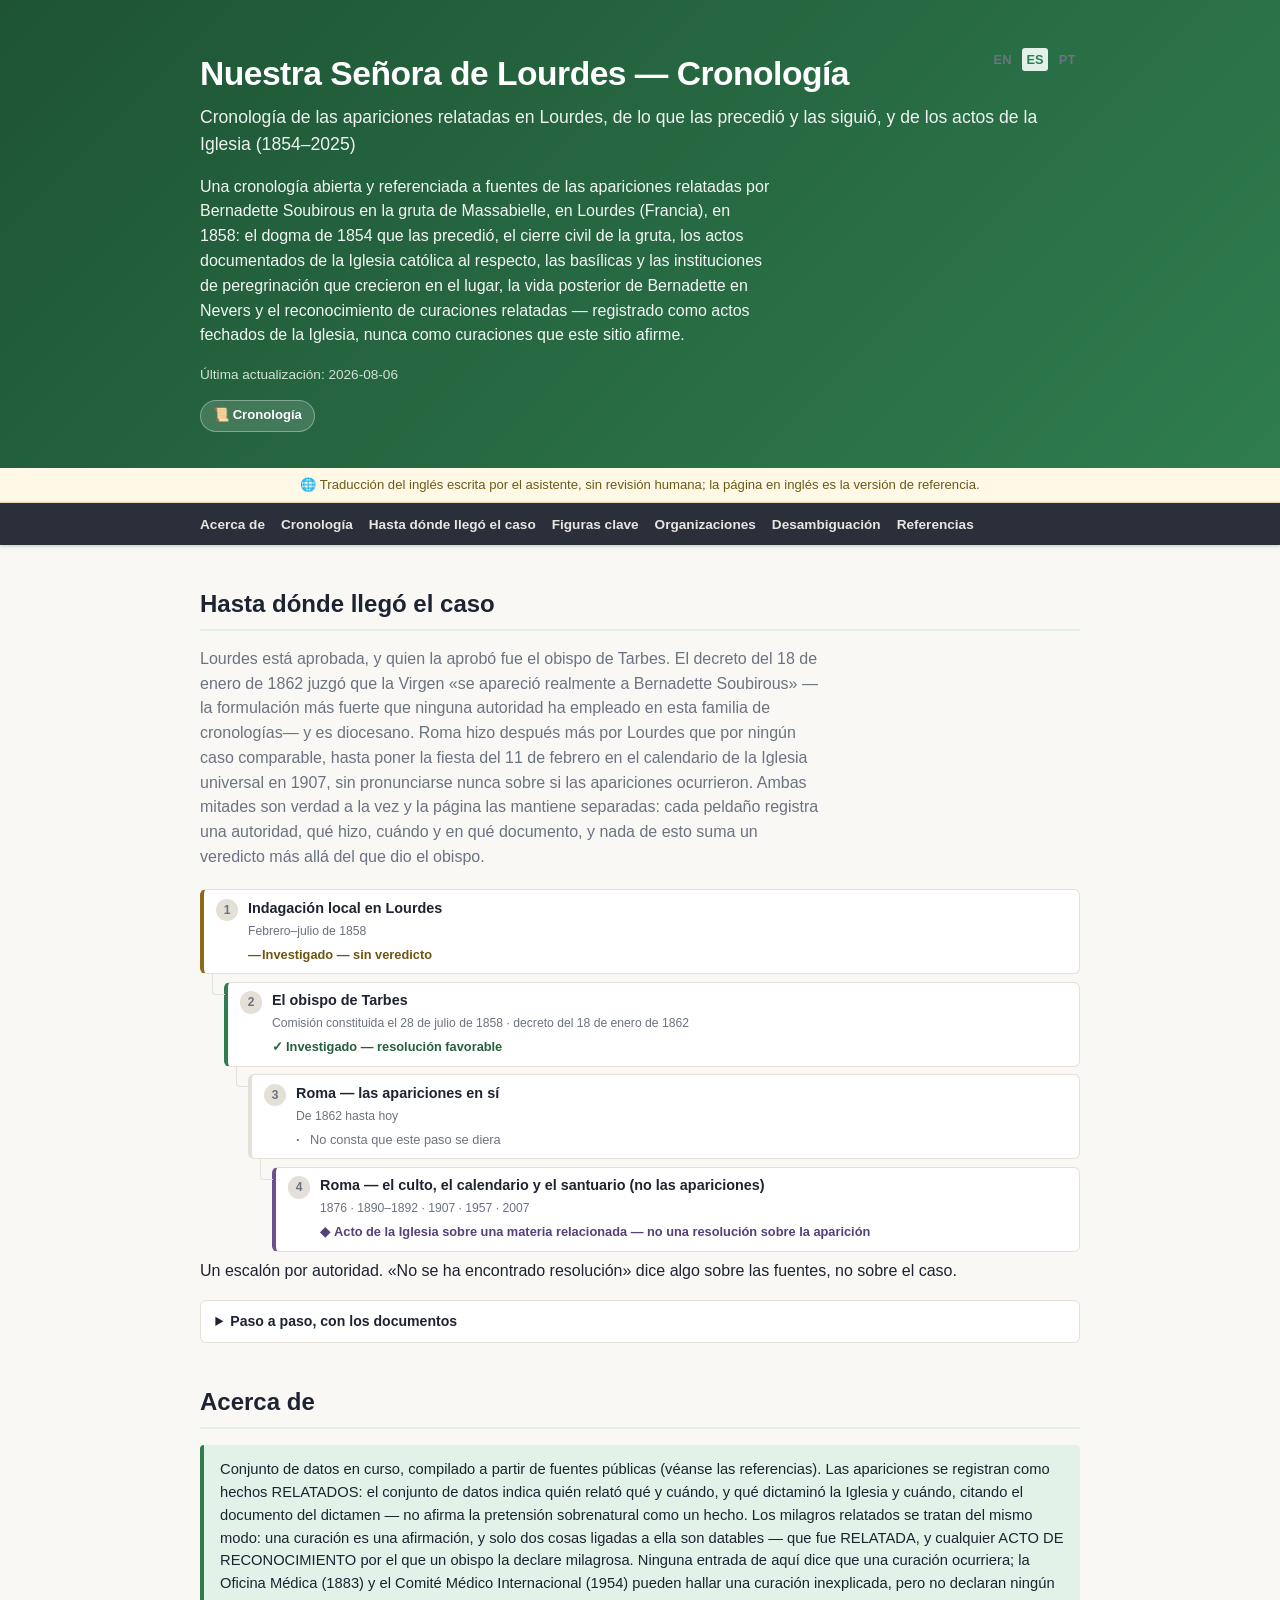
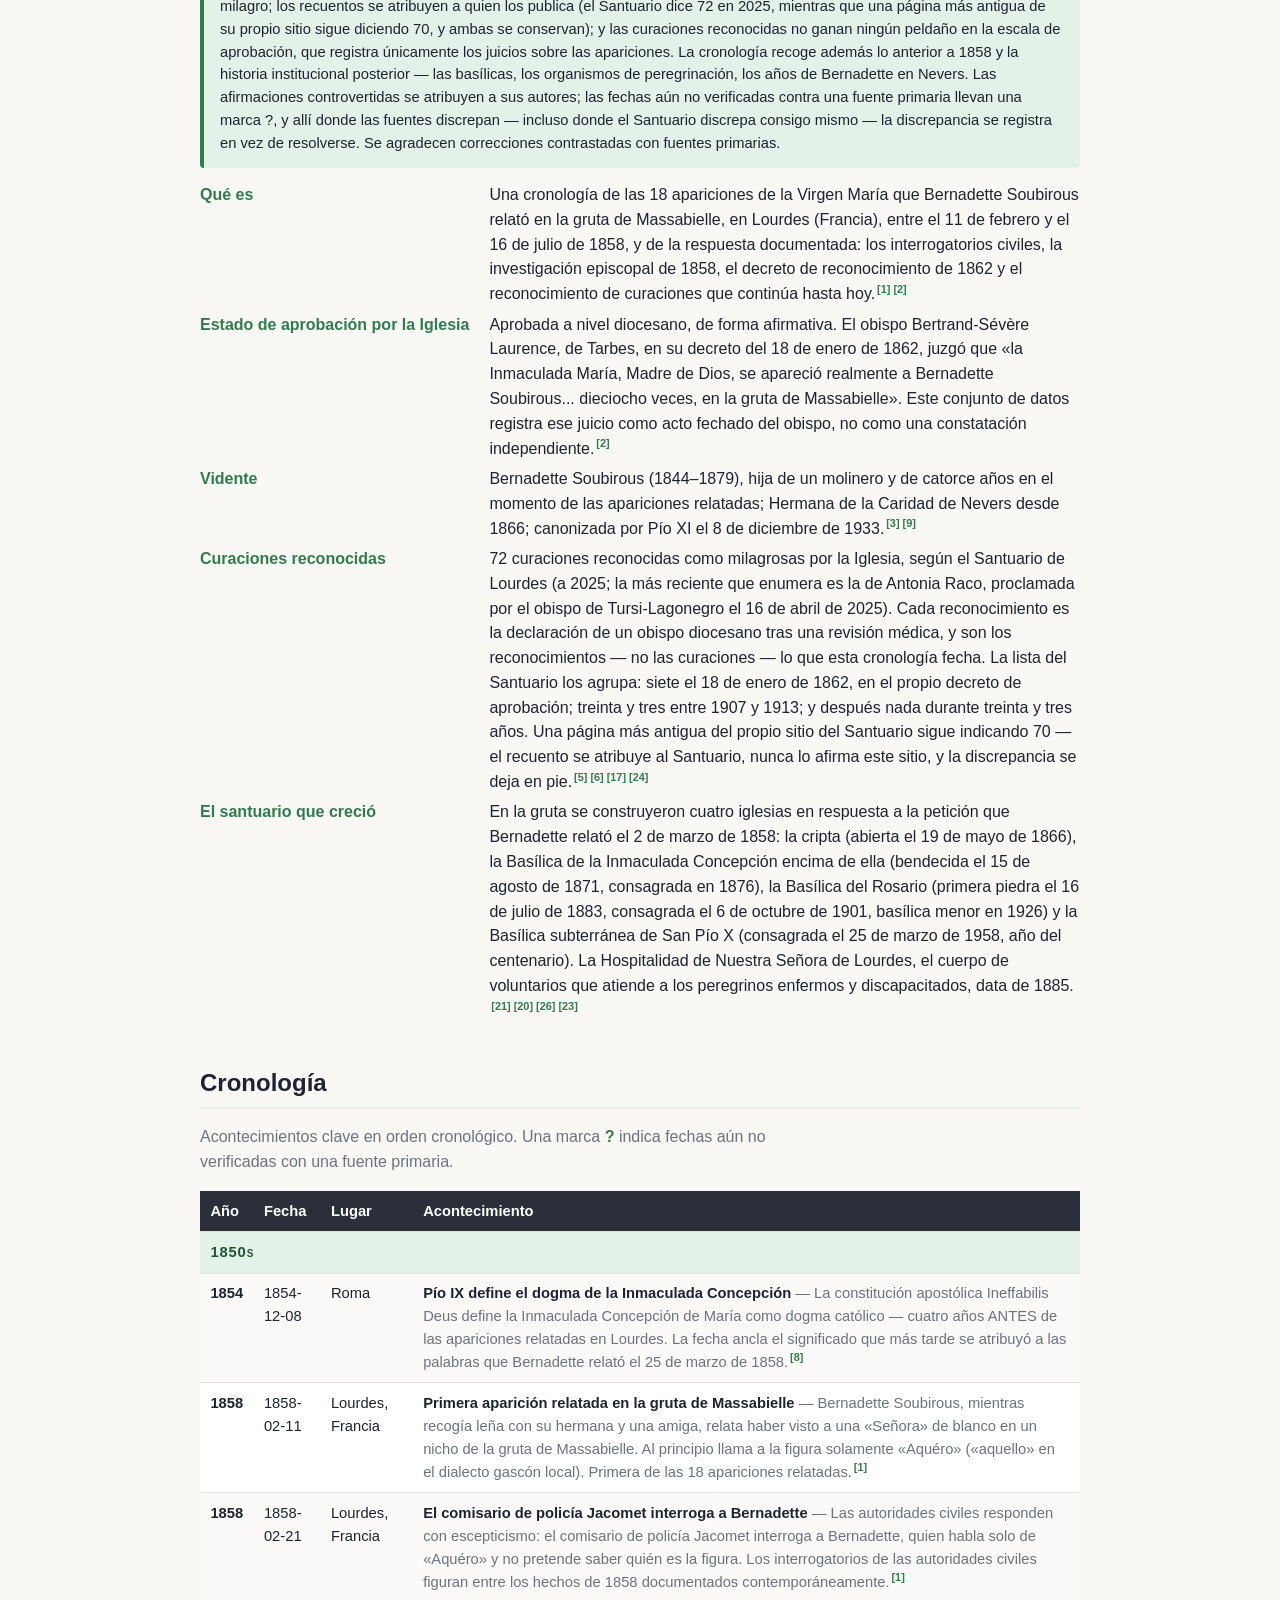
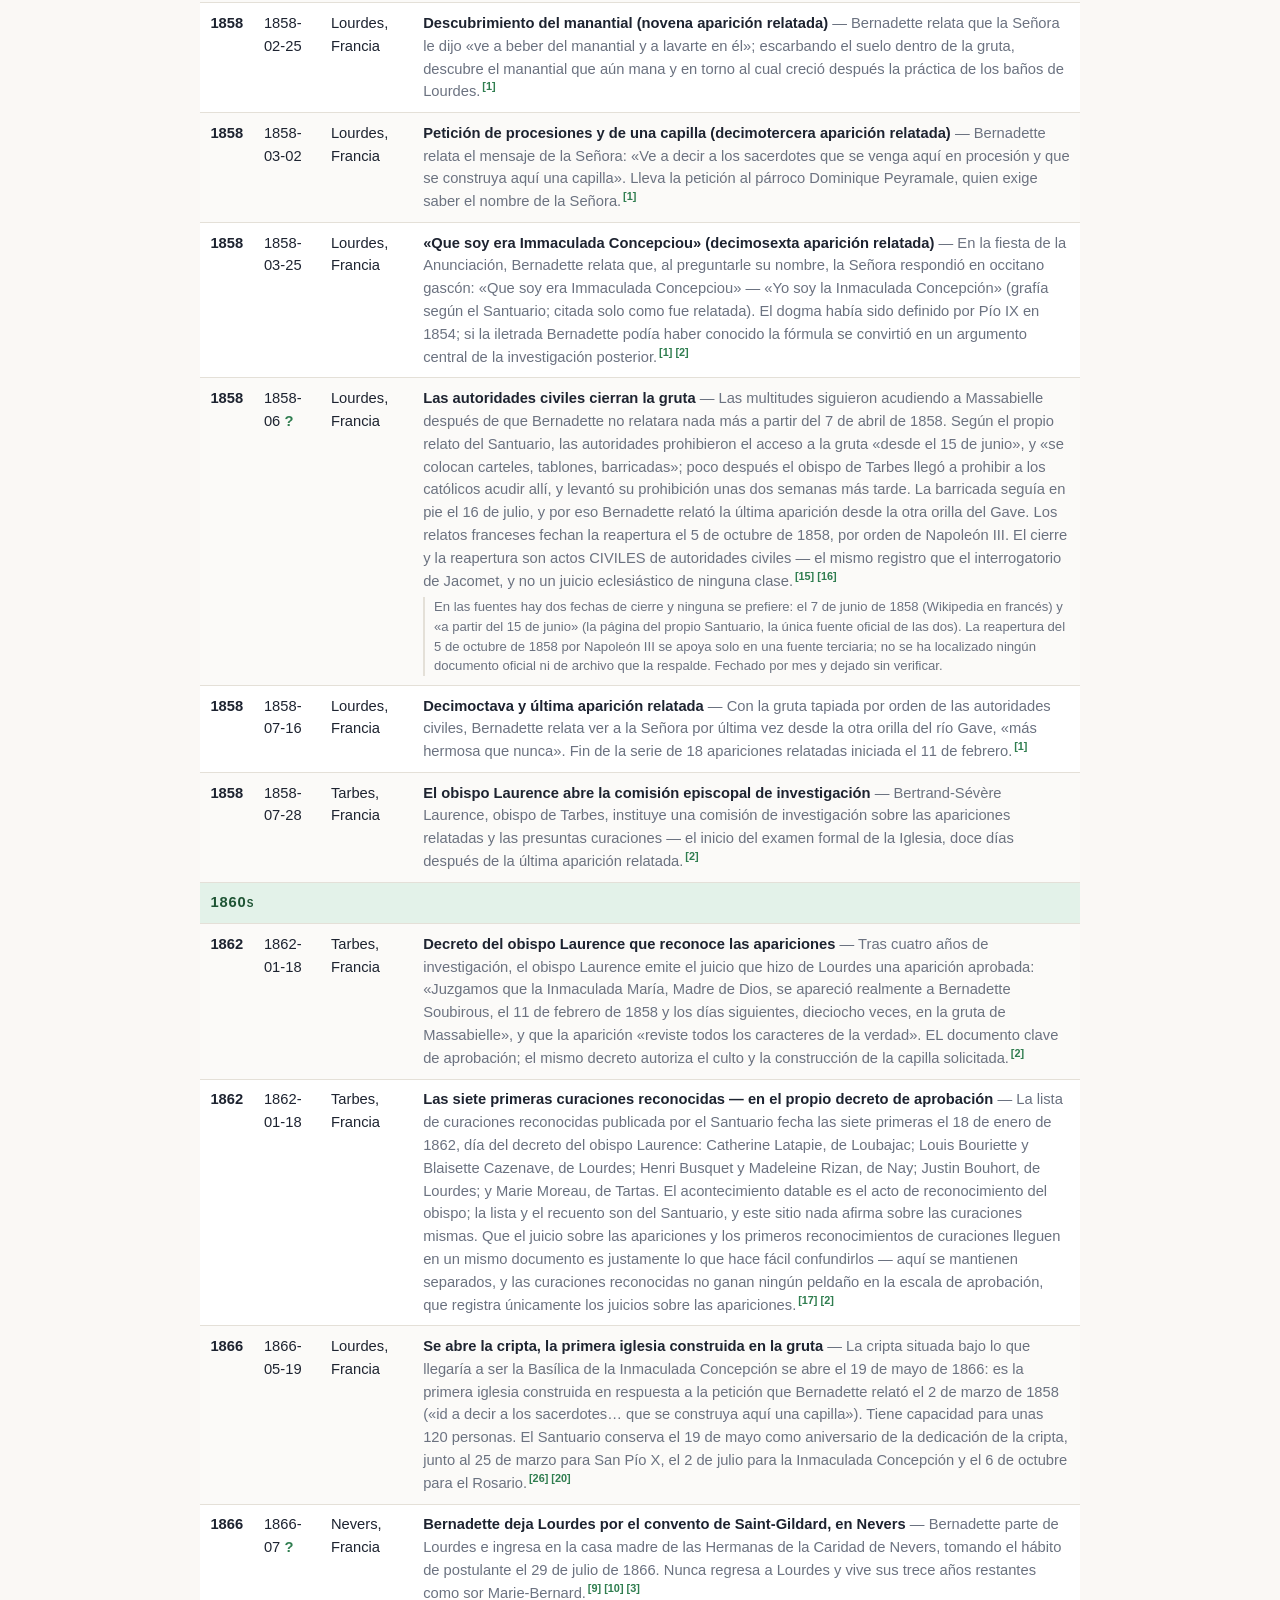
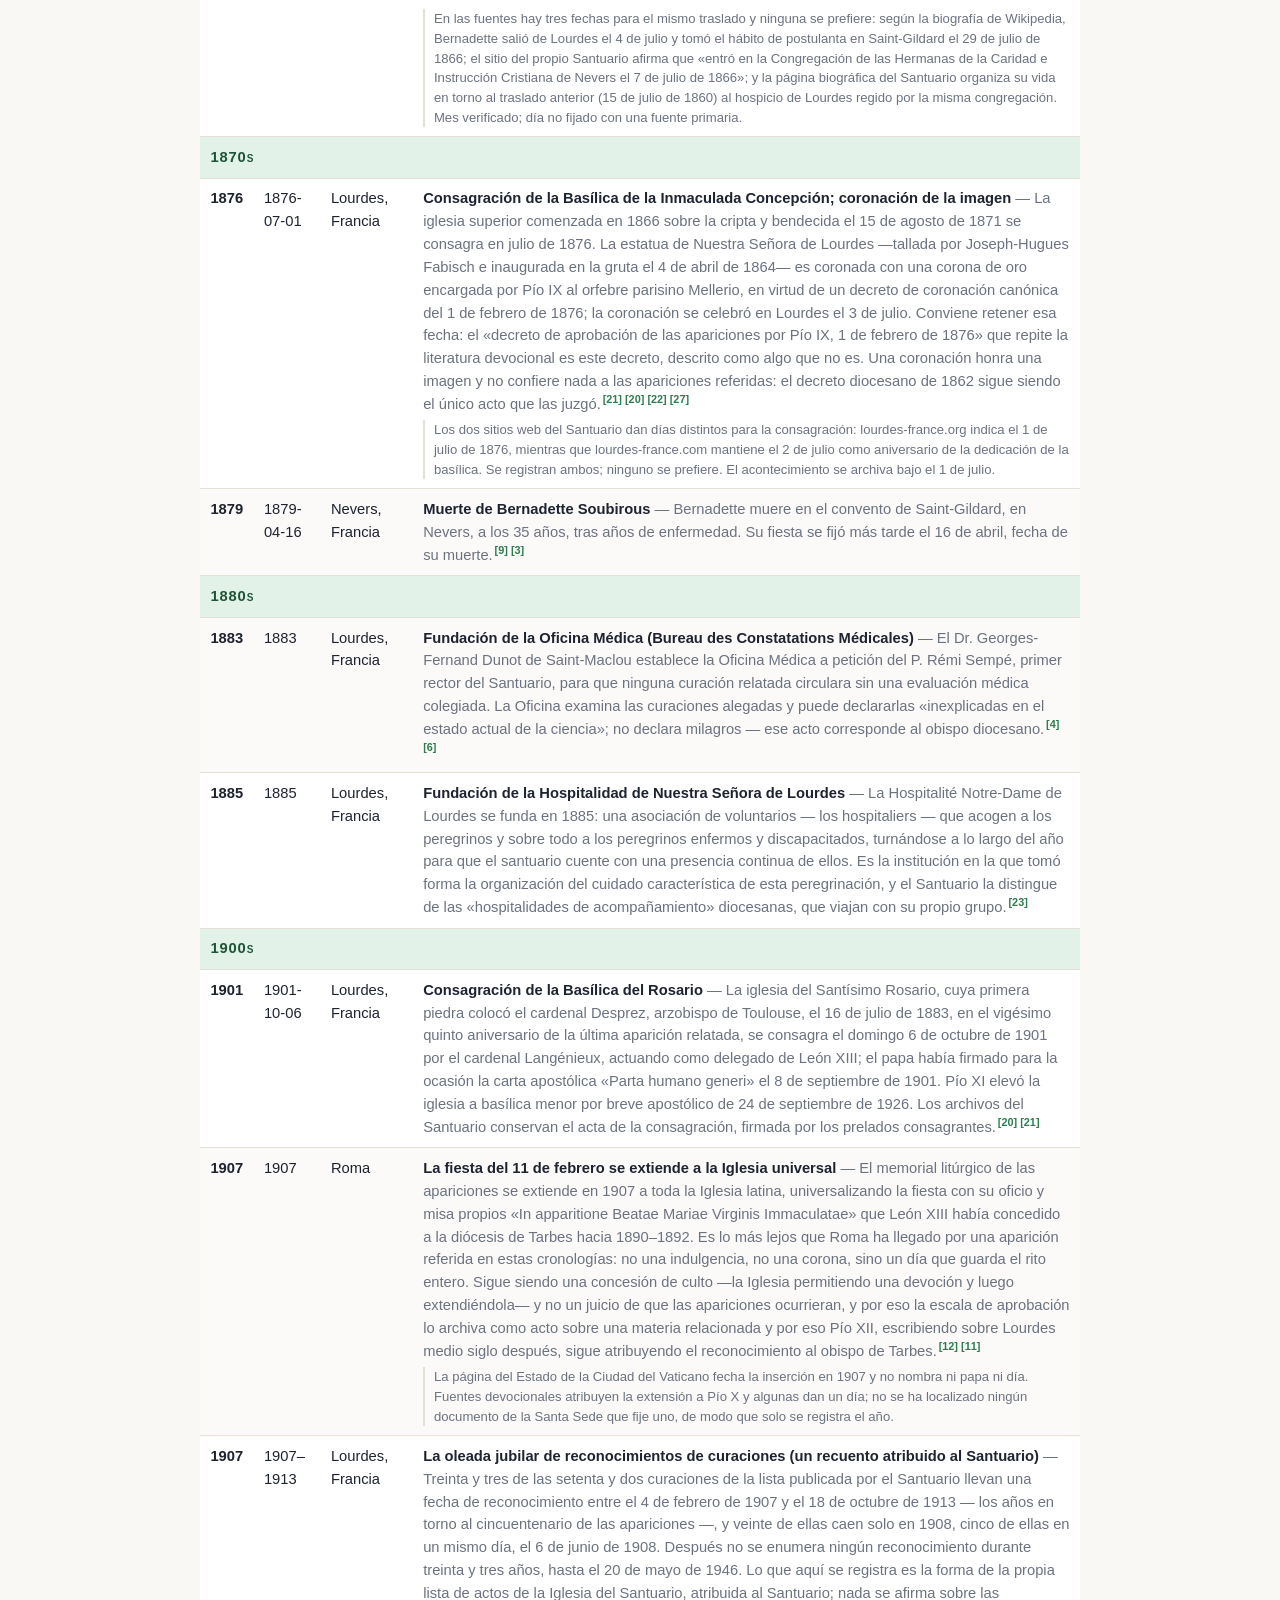
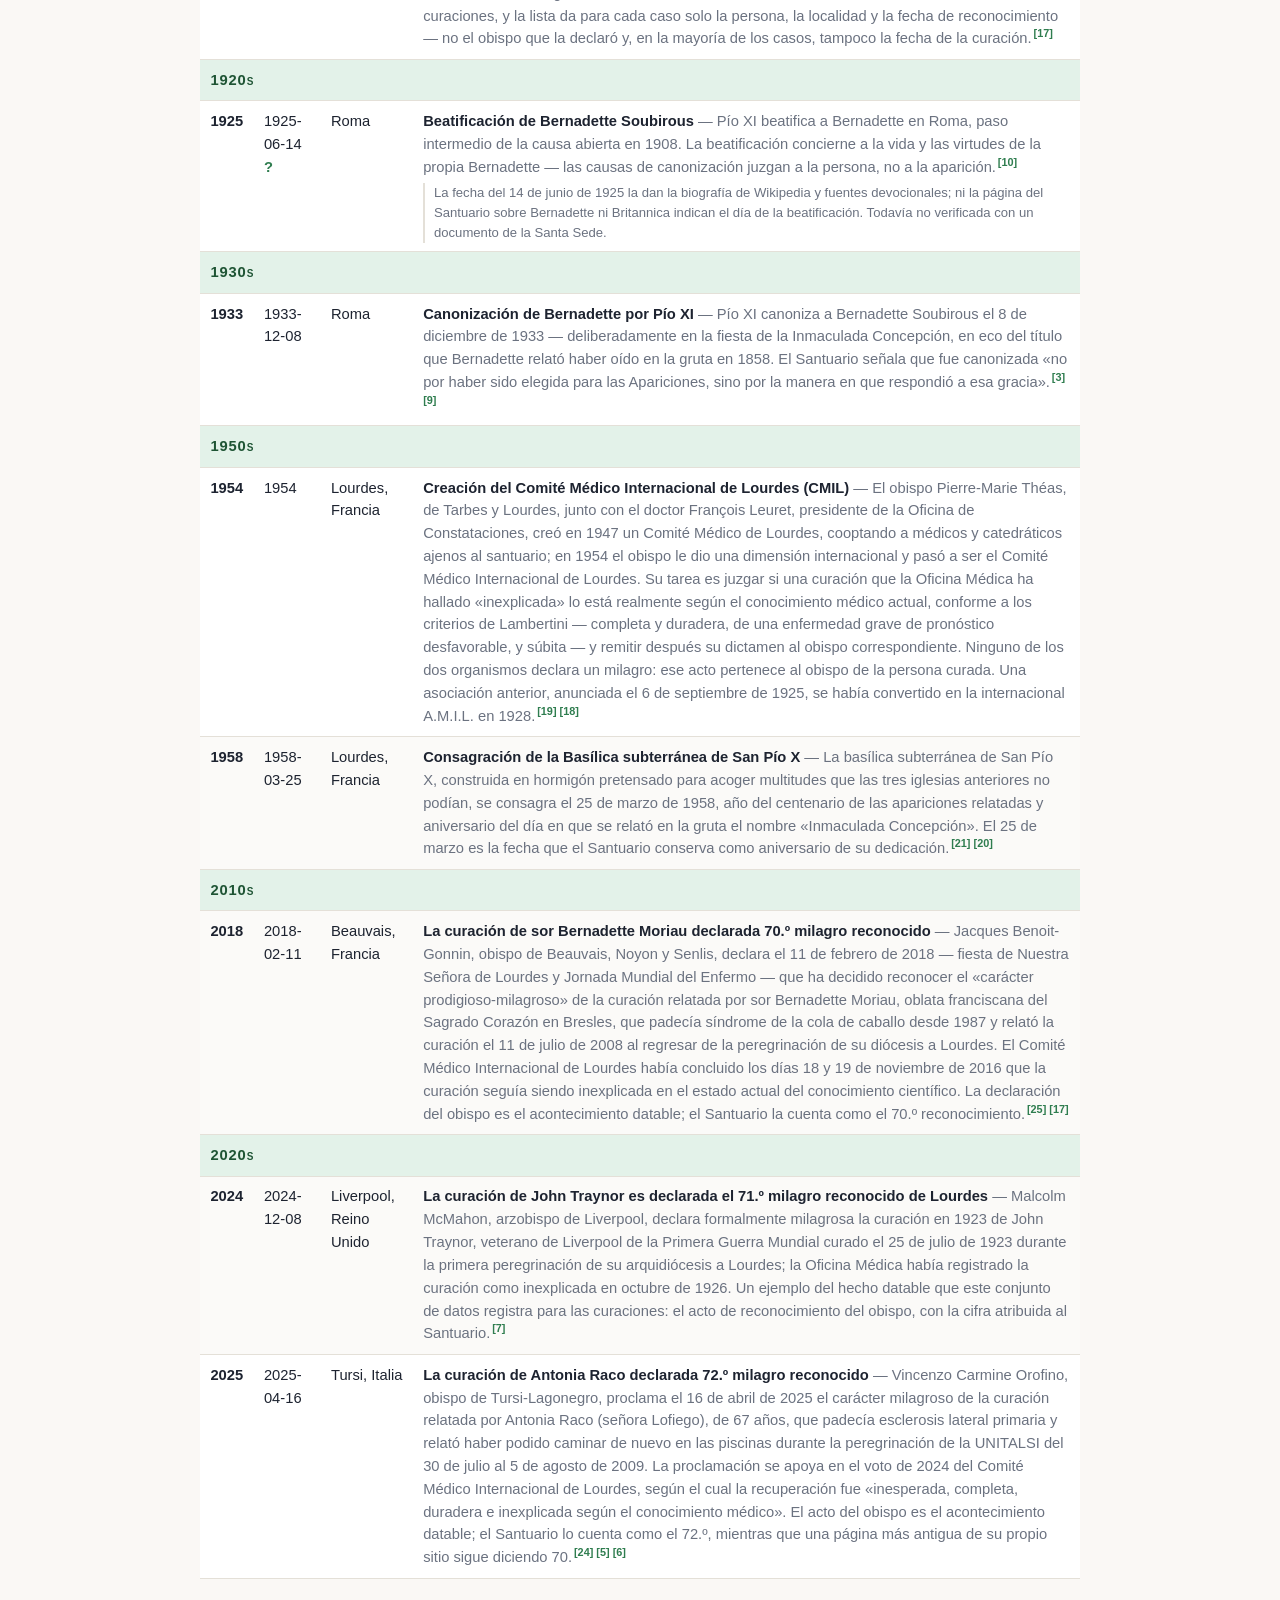
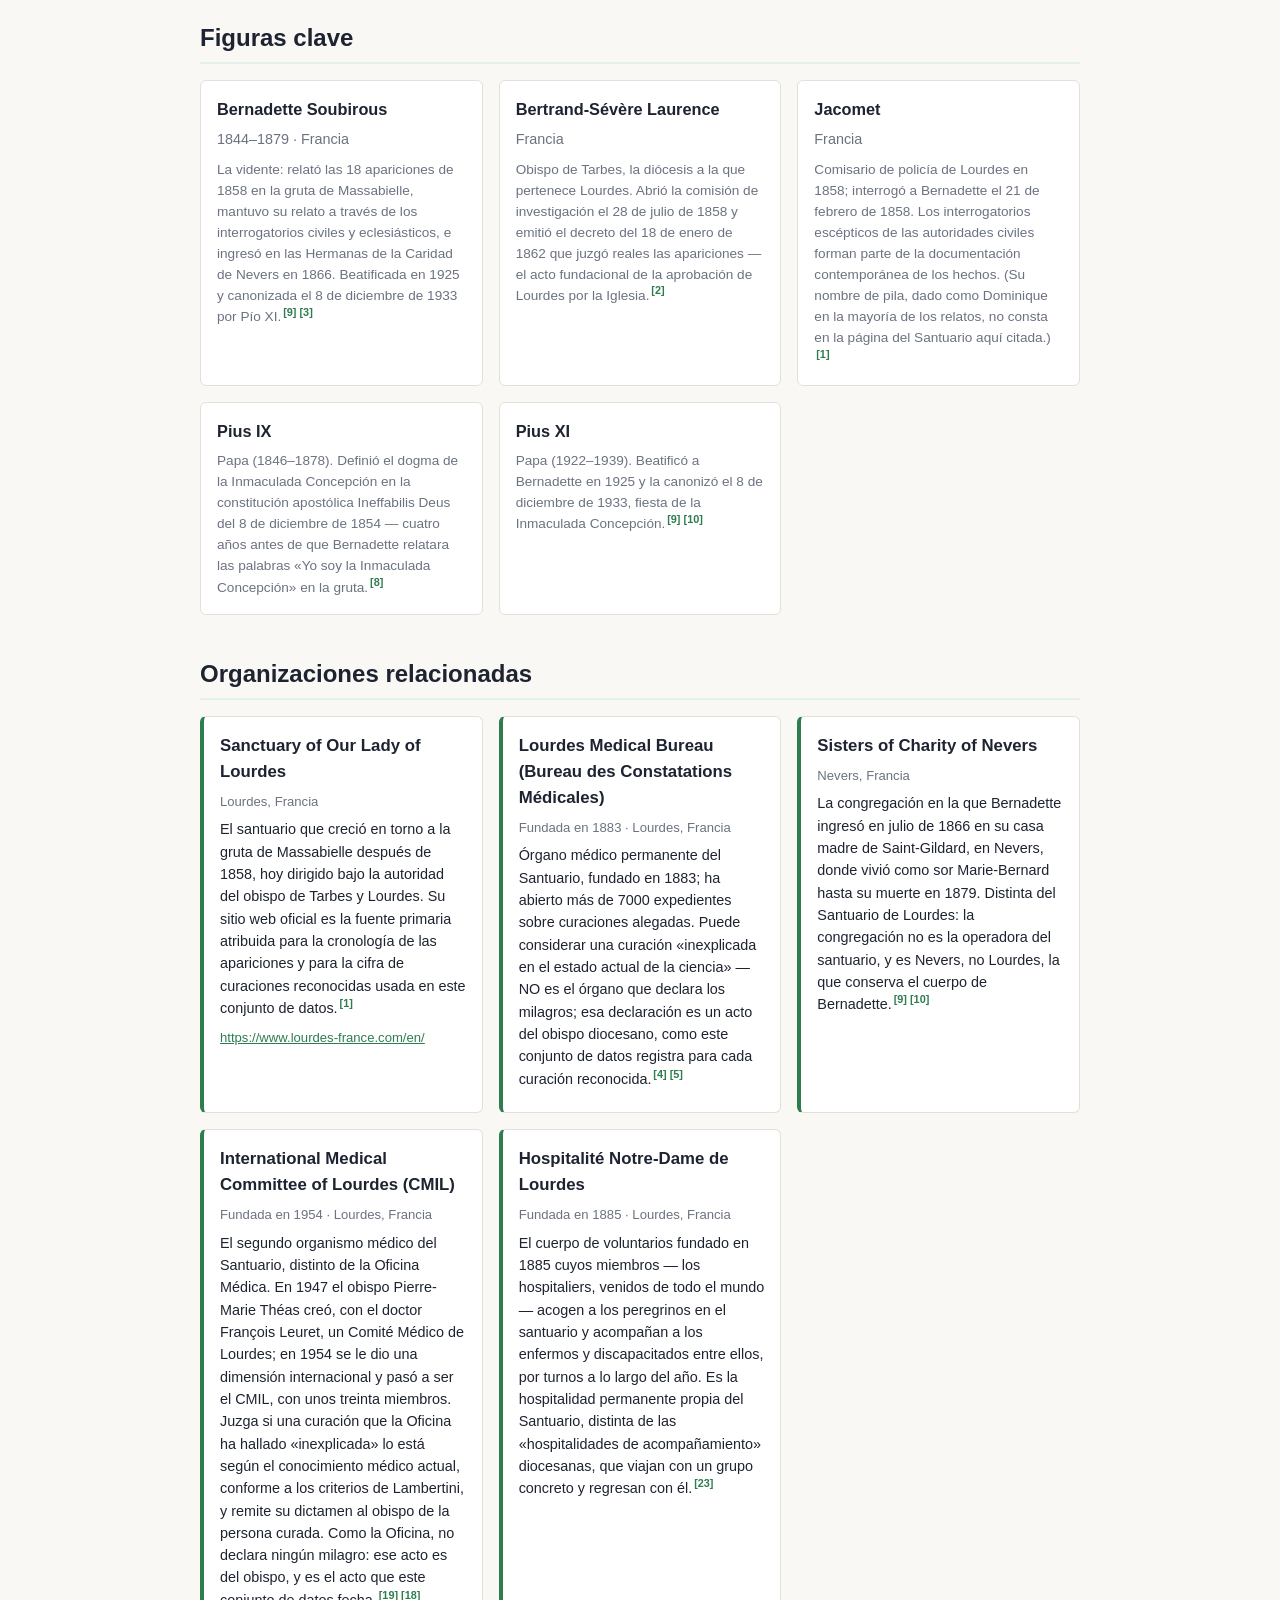
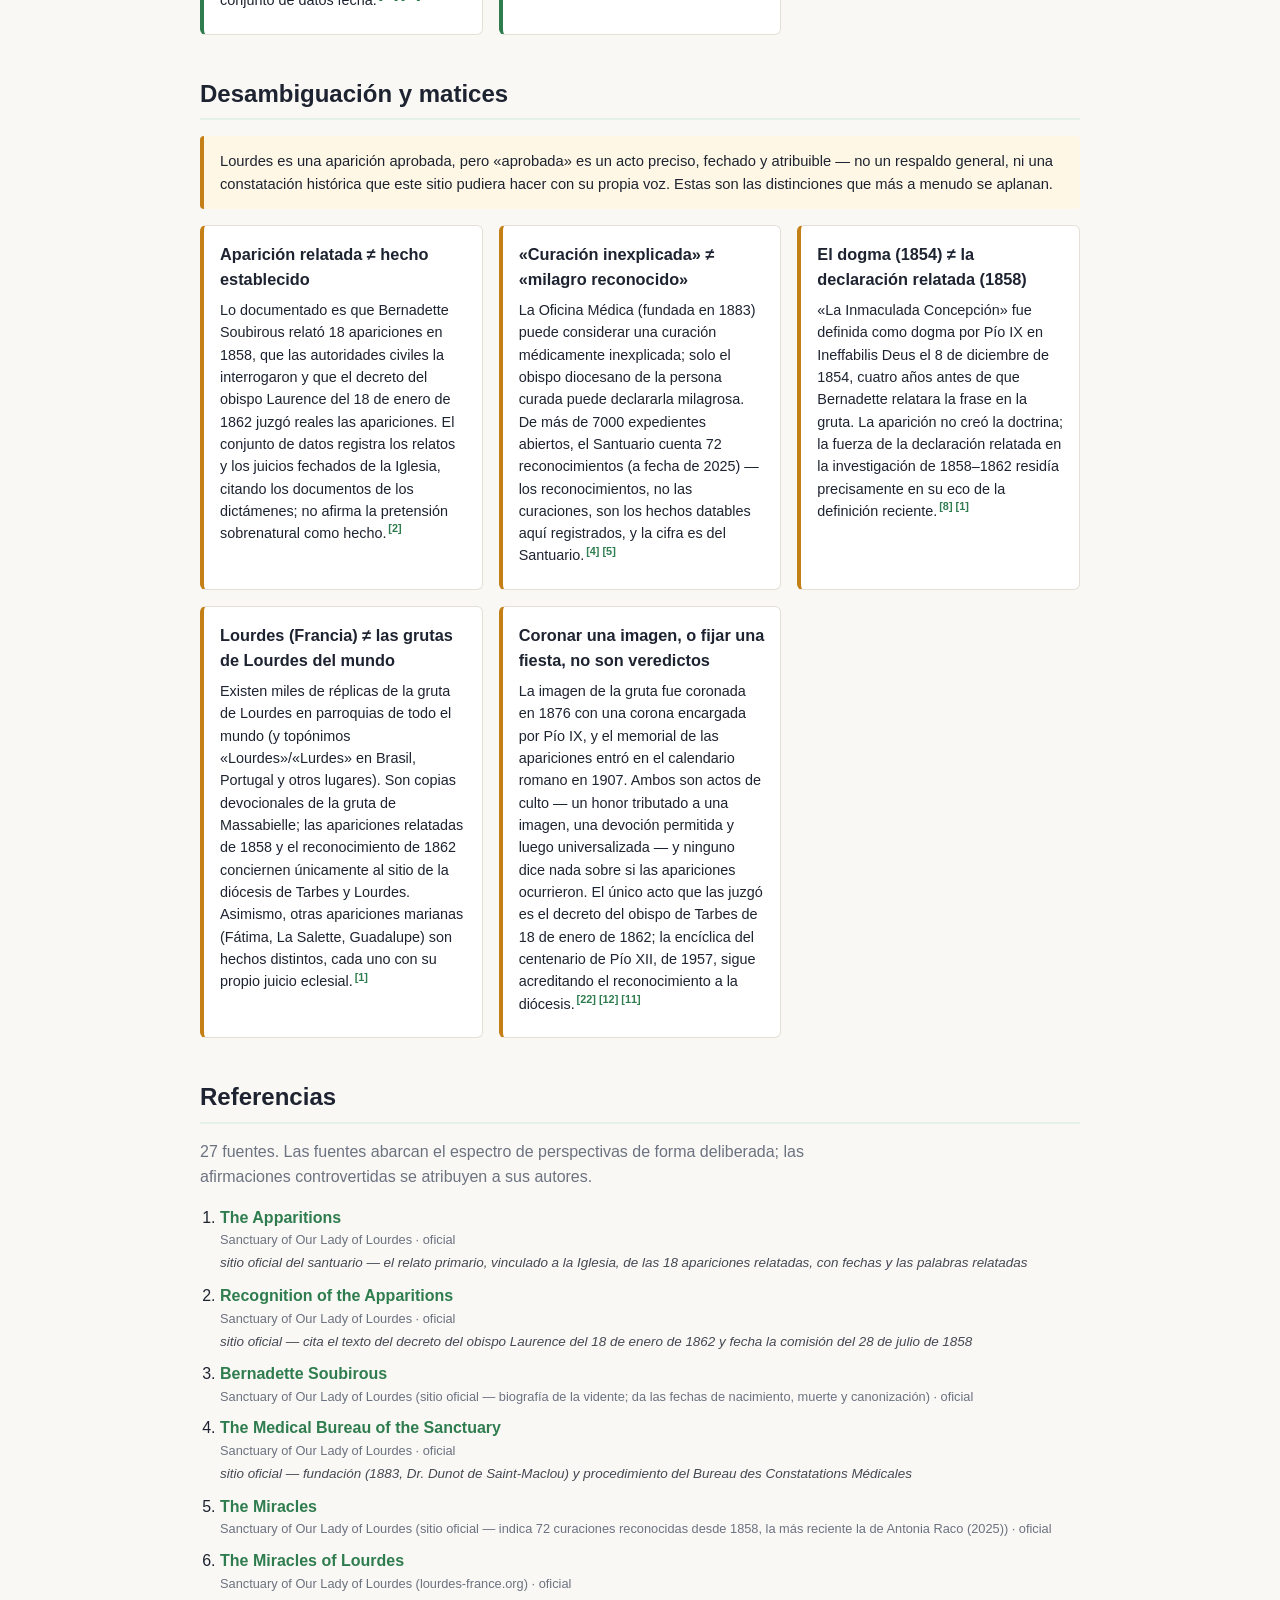
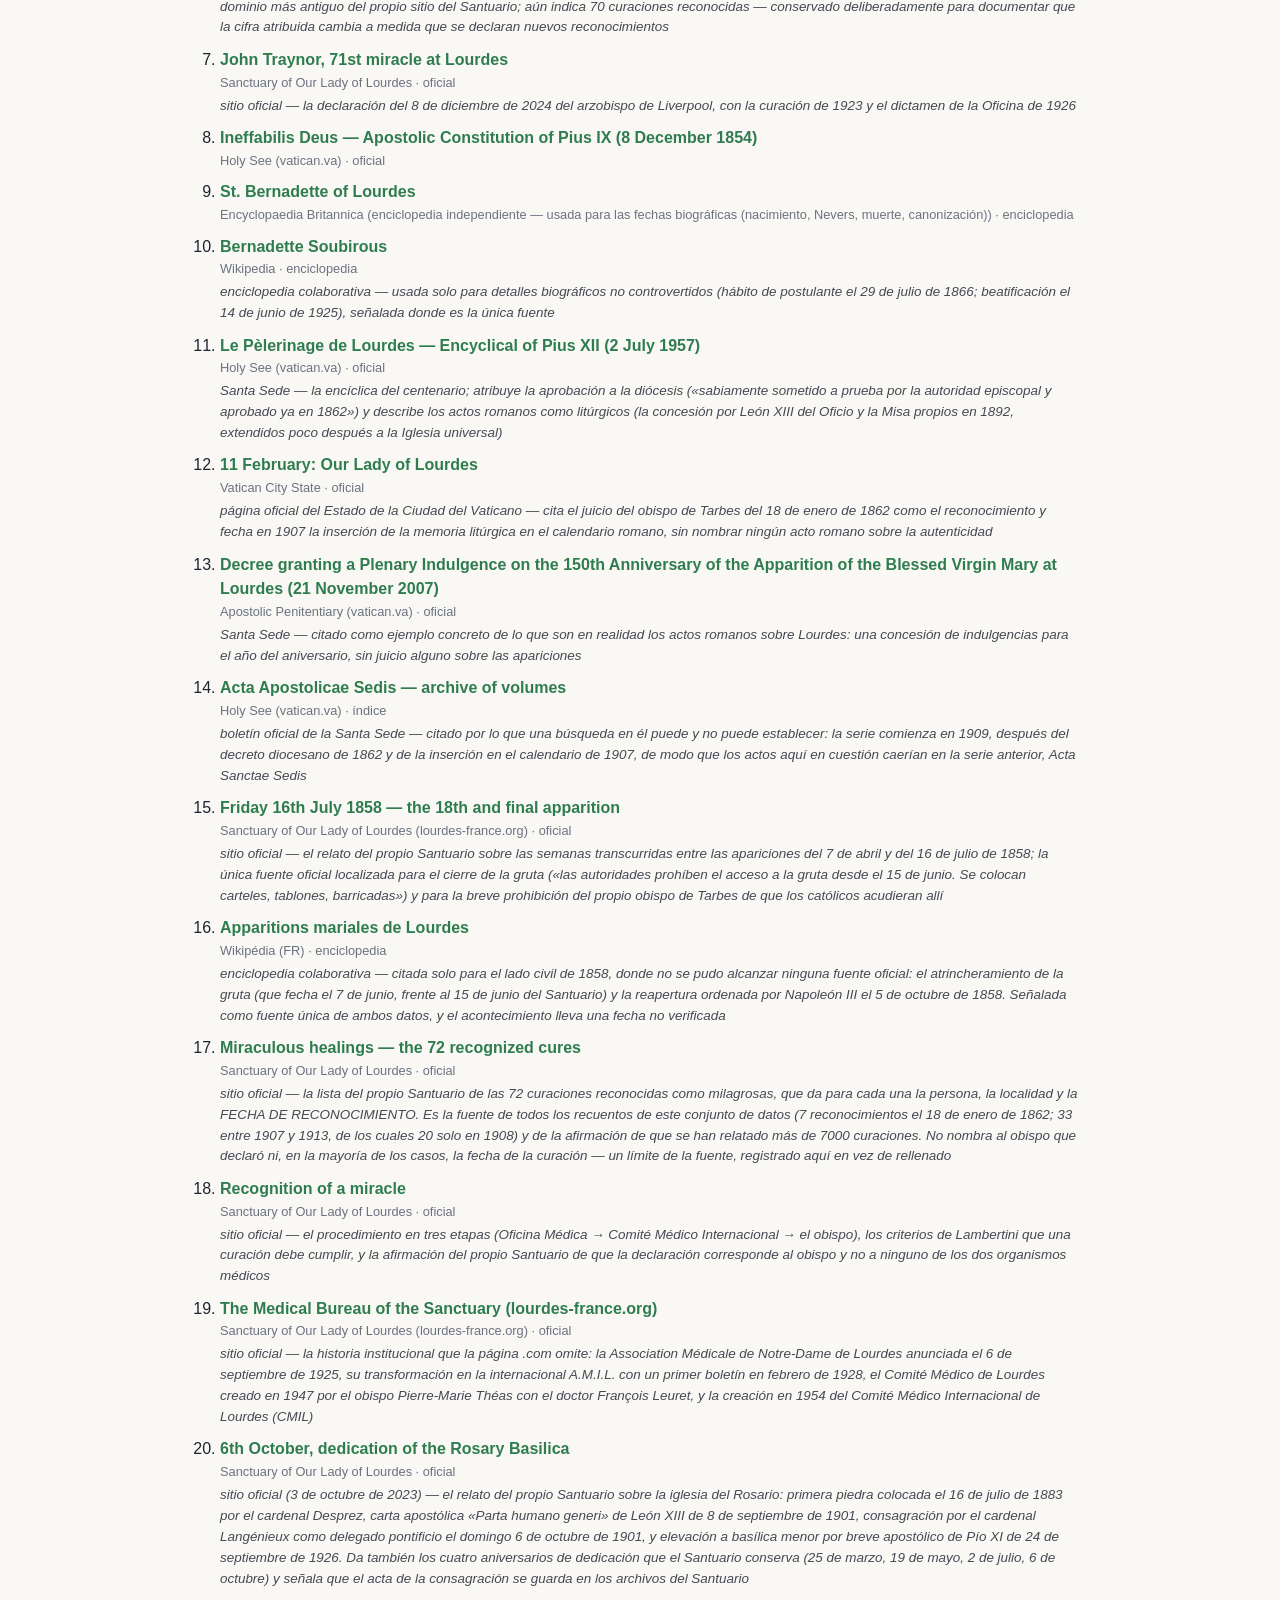
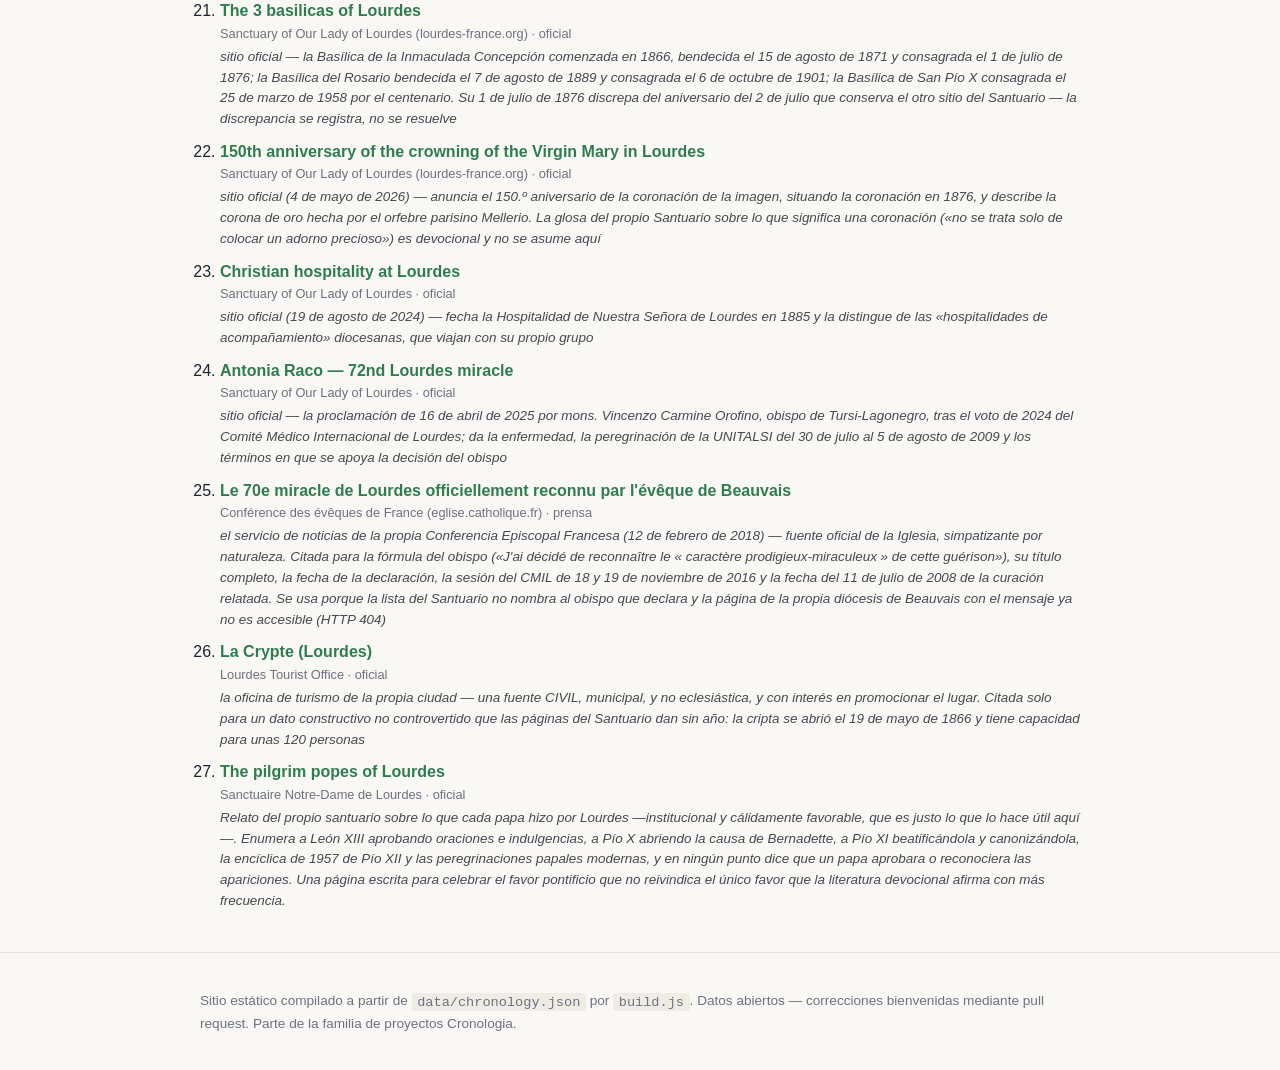
==== commit 501b947a: "Rome did a great deal for Lourdes -- and the chart said it never got there The owner pointed out tha" ====
--- a/docs/es/index.html
+++ b/docs/es/index.html
@@ -46,7 +46,7 @@
       <h1>Nuestra Señora de Lourdes — Cronología</h1>
       <p class="subtitle">Cronología de las apariciones relatadas en Lourdes, de lo que las precedió y las siguió, y de los actos de la Iglesia (1854–2025)</p>
       <p class="lead">Una cronología abierta y referenciada a fuentes de las apariciones relatadas por Bernadette Soubirous en la gruta de Massabielle, en Lourdes (Francia), en 1858: el dogma de 1854 que las precedió, el cierre civil de la gruta, los actos documentados de la Iglesia católica al respecto, las basílicas y las instituciones de peregrinación que crecieron en el lugar, la vida posterior de Bernadette en Nevers y el reconocimiento de curaciones relatadas — registrado como actos fechados de la Iglesia, nunca como curaciones que este sitio afirme.</p>
-      <p class="updated">Última actualización: 2026-08-05</p>
+      <p class="updated">Última actualización: 2026-08-06</p>
       <div class="viz-chips">
         <a href="#chronology">📜 Cronología</a>
       </div>
@@ -69,7 +69,7 @@
   <main class="wrap">
     <section id="approval-ladder" class="viz">
       <h2>Hasta dónde llegó el caso</h2>
-      <p class="section-intro">Cada paso es un juicio distinto de una autoridad distinta. La página registra qué hizo cada una y cuándo, citando el acto; no los suma en un veredicto.</p>
+      <p class="section-intro">Lourdes está aprobada, y quien la aprobó fue el obispo de Tarbes. El decreto del 18 de enero de 1862 juzgó que la Virgen «se apareció realmente a Bernadette Soubirous» —la formulación más fuerte que ninguna autoridad ha empleado en esta familia de cronologías— y es diocesano. Roma hizo después más por Lourdes que por ningún caso comparable, hasta poner la fiesta del 11 de febrero en el calendario de la Iglesia universal en 1907, sin pronunciarse nunca sobre si las apariciones ocurrieron. Ambas mitades son verdad a la vez y la página las mantiene separadas: cada peldaño registra una autoridad, qué hizo, cuándo y en qué documento, y nada de esto suma un veredicto más allá del que dio el obispo.</p>
       <figure class="approval-ladder">
         <div class="viz-scroll">
         <ol class="al-cascade">
@@ -91,12 +91,21 @@
               </span>
             </a>
           </li>
-          <li class="al-node al-not-reached" style="--al-step:2">
+          <li class="al-node al-not-found" style="--al-step:2">
             <a href="#al-rung-3" class="al-node-link">
               <span class="al-num" aria-hidden="true">3</span>
               <span class="al-node-body">
-                <span class="al-node-label">Roma</span><span class="al-when">De 1862 hasta hoy</span>
-                <span class="al-node-status"><span class="al-glyph" aria-hidden="true">·</span>El caso no llegó a este paso</span>
+                <span class="al-node-label">Roma — las apariciones en sí</span><span class="al-when">De 1862 hasta hoy</span>
+                <span class="al-node-status"><span class="al-glyph" aria-hidden="true">·</span>No consta que este paso se diera</span>
+              </span>
+            </a>
+          </li>
+          <li class="al-node al-adjacent" style="--al-step:3">
+            <a href="#al-rung-4" class="al-node-link">
+              <span class="al-num" aria-hidden="true">4</span>
+              <span class="al-node-body">
+                <span class="al-node-label">Roma — el culto, el calendario y el santuario (no las apariciones)</span><span class="al-when">1876 · 1890–1892 · 1907 · 1957 · 2007</span>
+                <span class="al-node-status"><span class="al-glyph" aria-hidden="true">◆</span>Acto de la Iglesia sobre una materia relacionada — no una resolución sobre la aparición</span>
               </span>
             </a>
           </li>
@@ -109,7 +118,8 @@
         <div class="al-tablist" hidden aria-label="Hasta dónde llegó el caso">
             <button type="button" class="al-tab" data-al-panel="al-rung-1"><span class="al-glyph" aria-hidden="true">—</span>Indagación local en Lourdes</button>
             <button type="button" class="al-tab" data-al-panel="al-rung-2"><span class="al-glyph" aria-hidden="true">✓</span>El obispo de Tarbes</button>
-            <button type="button" class="al-tab" data-al-panel="al-rung-3"><span class="al-glyph" aria-hidden="true">·</span>Roma</button>
+            <button type="button" class="al-tab" data-al-panel="al-rung-3"><span class="al-glyph" aria-hidden="true">·</span>Roma — las apariciones en sí</button>
+            <button type="button" class="al-tab" data-al-panel="al-rung-4"><span class="al-glyph" aria-hidden="true">◆</span>Roma — el culto, el calendario y el santuario (no las apariciones)</button>
         </div>
         <div class="al-panels">
           <section id="al-rung-1" class="al-panel al-inconclusive">
@@ -122,10 +132,15 @@
             <p class="al-status"><span class="al-glyph" aria-hidden="true">✓</span>Investigado — resolución favorable</p>
 <p class="al-who">Bertrand-Sévère Laurence, obispo de Tarbes, y la comisión de investigación que constituyó</p><p class="al-outcome">La comisión recibió el encargo de «recoger y comprobar los hechos ocurridos o que pudieran ocurrir en la gruta de Lourdes o en sus alrededores» y trabajó cerca de cuatro años. El decreto del 18 de enero de 1862 juzgó: «Juzgamos que María Inmaculada, Madre de Dios, se apareció realmente a Bernadette Soubirous, el 11 de febrero de 1858 y los días siguientes, dieciocho veces, en la gruta de Massabielle, cerca de la ciudad de Lourdes; que esta aparición reviste todos los caracteres de la verdad, y que los fieles tienen fundamento para creerla indudable». Es este acto diocesano, y ningún otro, el que sostiene la aprobación de Lourdes.</p>            <p class="al-cites"><sup class="cite"><a href="#ref-2" title="Reference 2">[2]</a></sup></p>
           </section>
-          <section id="al-rung-3" class="al-panel al-not-reached">
-            <h3 class="al-panel-title">Roma <span class="al-when">De 1862 hasta hoy</span></h3>
-            <p class="al-status"><span class="al-glyph" aria-hidden="true">·</span>El caso no llegó a este paso</p>
-<p class="al-who">La Santa Sede</p><p class="al-outcome">Roma ha actuado a propósito de Lourdes, pero no sobre la autenticidad de las apariciones. León XIII concedió en 1892 el Oficio y la Misa propios de la fiesta «In apparitione Beatae Mariae Virginis Immaculatae», y la memoria litúrgica se insertó en el calendario romano en 1907: son concesiones de culto, y una concesión de culto no es un veredicto sobre una aparición referida. El decreto de la Penitenciaría Apostólica del 21 de noviembre de 2007 concede indulgencias por el 150.º aniversario y no juzga nada. La beatificación (1925) y la canonización (1933) de Bernadette la juzgan a ella y no a la gruta: el Santuario dice que fue canonizada «no por haber sido elegida para las Apariciones, sino por la manera en que respondió a esa gracia». La encíclica del centenario de Pío XII, de 1957, sigue atribuyendo el juicio a la diócesis, al describir su testimonio como «sabiamente sometido a prueba por la autoridad episcopal y aprobado ya en 1862».</p><p class="al-nodoc">Se buscó un acto romano que juzgara las apariciones mismas; no se encontró ninguno. Se consultó: vatican.va, mediante búsqueda restringida al dominio y a través de los propios índices documentales de la Santa Sede, que para Lourdes devuelven la encíclica de 1957, las homilías y discursos de las visitas papales y el decreto de indulgencias de 2007 — ninguno de ellos un juicio sobre las apariciones; y el archivo de Acta Apostolicae Sedis en vatican.va, cuya serie comienza solo en 1909, después tanto del decreto de 1862 como de la inserción en el calendario de 1907, y cuyo material localizado sobre Lourdes se refiere a la causa de Bernadette y no a la gruta. No se hizo un vaciado página a página de todos los volúmenes de AAS, de modo que se trata de una ausencia en los índices consultados, no de una prueba obtenida de la serie entera. La literatura devocional afirma que hubo un «decreto de aprobación» papal de Pío IX, fechado unas veces en 1860 y otras el 1 de febrero de 1876; no presenta documento alguno, y ni la página de reconocimiento del Santuario ni vatican.va registran ninguno. El estado es «no llegó a este paso» y no «no consta» porque las dos fuentes de la Santa Sede que sí se pronuncian — la encíclica de 1957 y la nota sobre la fiesta del propio Estado de la Ciudad del Vaticano — presentan ambas el decreto episcopal de 1862 como el reconocimiento y no señalan ninguno romano. El obispo Laurence sí cerró su decreto sometiéndolo a la instancia superior — «Sometemos humildemente nuestro juicio al juicio del Sumo Pontífice, encargado de gobernar la Iglesia universal» — y no se ha localizado ningún acto que responda; si se produjera alguno, este escalón cambia.</p>            <p class="al-cites"><sup class="cite"><a href="#ref-11" title="Reference 11">[11]</a> <a href="#ref-12" title="Reference 12">[12]</a> <a href="#ref-13" title="Reference 13">[13]</a> <a href="#ref-14" title="Reference 14">[14]</a> <a href="#ref-2" title="Reference 2">[2]</a> <a href="#ref-3" title="Reference 3">[3]</a></sup></p>
+          <section id="al-rung-3" class="al-panel al-not-found">
+            <h3 class="al-panel-title">Roma — las apariciones en sí <span class="al-when">De 1862 hasta hoy</span></h3>
+            <p class="al-status"><span class="al-glyph" aria-hidden="true">·</span>No consta que este paso se diera</p>
+<p class="al-who">La Santa Sede</p><p class="al-outcome">No se ha localizado ningún acto romano que juzgue las apariciones. Roma actuó sobre Lourdes repetidamente y con generosidad —el peldaño siguiente es la lista—, pero los actos aquí localizados son litúrgicos, indulgenciales, honoríficos o relativos a Bernadette. La beatificación (1925) y la canonización (1933) de Bernadette la juzgan a ella y no a la gruta: el Santuario dice que fue canonizada «no por haber sido elegida para las Apariciones, sino por el modo en que respondió a esa gracia». La encíclica del centenario de Pío XII, de 1957, sigue atribuyendo el juicio a la diócesis, al describir su testimonio como «sabiamente sometido a prueba por la autoridad episcopal y aprobado ya en 1862». Noventa y cinco años después del decreto, en un documento dedicado a Lourdes, el papa señala el acto del obispo como el reconocimiento y ninguno romano.</p><p class="al-nodoc">Se buscó un acto romano que juzgara las apariciones mismas; no se encontró ninguno. Se buscó en: vatican.va, mediante búsqueda restringida al dominio y a través de los propios índices documentales de la Santa Sede, que devuelven para Lourdes la encíclica de 1957, las homilías y discursos de las visitas papales y el decreto de indulgencia de 2007 —ninguno de ellos un juicio sobre las apariciones—; y el archivo de Acta Apostolicae Sedis en vatican.va, cuya serie empieza solo en 1909, después tanto del decreto de 1862 como de la extensión de la fiesta en 1907, y cuyo material localizado sobre Lourdes se refiere a la causa de Bernadette y no a la gruta. No se hizo un barrido página a página de todos los volúmenes de AAS, así que esto es una ausencia en los índices consultados y no una prueba obtenida de toda la serie. Dos controles más, ambos de fuentes que tendrían todos los motivos para decir lo contrario. La propia página del Santuario sobre los papas de Lourdes relata lo que concedió cada papa —oraciones, indulgencias, una causa, una encíclica, cuatro peregrinaciones— y en ningún punto dice que un papa aprobara o reconociera las apariciones. Y el «decreto de aprobación de Pío IX del 1 de febrero de 1876» que circula en la literatura devocional sí tiene un documento detrás, pero no ese: el 1 de febrero de 1876 es la fecha del decreto de CORONACIÓN CANÓNICA de la imagen, ejecutado en Lourdes el 3 de julio de ese año. La fecha es real y la descripción no lo es, que es como una coronación se vuelve una aprobación al repetirse. El estado es «no consta» y NO «el caso no llegó a este paso», y el cambio importa: el obispo Laurence cerró su decreto de 1862 remitiéndolo hacia arriba —«Sometemos humildemente nuestro juicio al juicio del Sumo Pontífice, a quien corresponde gobernar la Iglesia universal»—, de modo que el caso sí llegó demostrablemente a Roma. Lo que no se ha localizado es un acto de respuesta. Si se produjera alguno, este peldaño cambia.</p>            <p class="al-cites"><sup class="cite"><a href="#ref-11" title="Reference 11">[11]</a> <a href="#ref-12" title="Reference 12">[12]</a> <a href="#ref-13" title="Reference 13">[13]</a> <a href="#ref-14" title="Reference 14">[14]</a> <a href="#ref-2" title="Reference 2">[2]</a> <a href="#ref-3" title="Reference 3">[3]</a> <a href="#ref-27" title="Reference 27">[27]</a> <a href="#ref-22" title="Reference 22">[22]</a></sup></p>
+          </section>
+          <section id="al-rung-4" class="al-panel al-adjacent">
+            <h3 class="al-panel-title">Roma — el culto, el calendario y el santuario (no las apariciones) <span class="al-when">1876 · 1890–1892 · 1907 · 1957 · 2007</span></h3>
+            <p class="al-status"><span class="al-glyph" aria-hidden="true">◆</span>Acto de la Iglesia sobre una materia relacionada — no una resolución sobre la aparición</p>
+<p class="al-who">Pío IX, León XIII, Pío X, Pío XII y la Penitenciaría Apostólica</p><p class="al-outcome">Roma llegó más lejos por Lourdes que por ningún otro caso de esta familia, y ni una sola vez sobre la cuestión. Pío IX decretó la coronación canónica de la imagen el 1 de febrero de 1876 y encargó la propia corona al orfebre parisino Mellerio; la iglesia superior se consagró en julio de ese año. León XIII aprobó oraciones e indulgencias vinculadas al santuario y concedió la fiesta del 11 de febrero con oficio y misa propios, «In apparitione Beatae Mariae Virginis Immaculatae», a la diócesis de Tarbes hacia 1890–1892. Después, en 1907, la fiesta se extendió a la IGLESIA UNIVERSAL —atribuido a Pío X, y el acto romano de mayor peso en todas estas cronologías: una conmemoración litúrgica de una aparición referida, celebrada por todo el rito latino, cada año—. Pío XII dedicó una encíclica al santuario por el centenario (Le Pèlerinage de Lourdes, 2 de julio de 1957), y la Penitenciaría Apostólica concedió indulgencias por el 150 aniversario el 21 de noviembre de 2007. Todos ellos presuponen la devoción y ninguno juzga el hecho. Una fiesta en el calendario universal es la Iglesia permitiendo y luego universalizando un culto; no es una comprobación de hechos, y por eso la misma encíclica de 1957 que celebra el santuario sigue señalando al obispo de Tarbes como el reconocimiento. Por esa razón el peldaño se marca como acto sobre una materia relacionada —y quien piense que la extensión de 1907 tiene que equivaler a una aprobación debería reparar en que el Santuario, que lo diría si pudiera, no lo dice.</p>            <p class="al-cites"><sup class="cite"><a href="#ref-12" title="Reference 12">[12]</a> <a href="#ref-11" title="Reference 11">[11]</a> <a href="#ref-13" title="Reference 13">[13]</a> <a href="#ref-27" title="Reference 27">[27]</a> <a href="#ref-22" title="Reference 22">[22]</a> <a href="#ref-21" title="Reference 21">[21]</a></sup></p>
           </section>
         </div>
       </details>
@@ -287,7 +302,7 @@
           <td class="year">1876</td>
           <td>1876-07-01</td>
           <td>Lourdes, Francia</td>
-          <td><strong>Consagración de la Basílica de la Inmaculada Concepción; coronación de la imagen</strong> <span class="muted">— La iglesia superior, comenzada en 1866 sobre la cripta y bendecida el 15 de agosto de 1871, se consagra en julio de 1876. La imagen de Nuestra Señora de Lourdes — tallada por Joseph-Hugues Fabisch e inaugurada en la gruta el 4 de abril de 1864 — es coronada ese mismo año con una corona de oro encargada por Pío IX al orfebre parisino Mellerio. Una coronación honra una imagen y no confiere nada a las apariciones relatadas: el decreto diocesano de 1862 sigue siendo el único acto que las juzgó.</span><sup class="cite"><a href="#ref-21" title="Reference 21">[21]</a> <a href="#ref-20" title="Reference 20">[20]</a> <a href="#ref-22" title="Reference 22">[22]</a></sup><span class="date-note">Los dos sitios web del Santuario dan días distintos para la consagración: lourdes-france.org indica el 1 de julio de 1876, mientras que lourdes-france.com mantiene el 2 de julio como aniversario de la dedicación de la basílica. Se registran ambos; ninguno se prefiere. El acontecimiento se archiva bajo el 1 de julio.</span></td>
+          <td><strong>Consagración de la Basílica de la Inmaculada Concepción; coronación de la imagen</strong> <span class="muted">— La iglesia superior comenzada en 1866 sobre la cripta y bendecida el 15 de agosto de 1871 se consagra en julio de 1876. La estatua de Nuestra Señora de Lourdes —tallada por Joseph-Hugues Fabisch e inaugurada en la gruta el 4 de abril de 1864— es coronada con una corona de oro encargada por Pío IX al orfebre parisino Mellerio, en virtud de un decreto de coronación canónica del 1 de febrero de 1876; la coronación se celebró en Lourdes el 3 de julio. Conviene retener esa fecha: el «decreto de aprobación de las apariciones por Pío IX, 1 de febrero de 1876» que repite la literatura devocional es este decreto, descrito como algo que no es. Una coronación honra una imagen y no confiere nada a las apariciones referidas: el decreto diocesano de 1862 sigue siendo el único acto que las juzgó.</span><sup class="cite"><a href="#ref-21" title="Reference 21">[21]</a> <a href="#ref-20" title="Reference 20">[20]</a> <a href="#ref-22" title="Reference 22">[22]</a> <a href="#ref-27" title="Reference 27">[27]</a></sup><span class="date-note">Los dos sitios web del Santuario dan días distintos para la consagración: lourdes-france.org indica el 1 de julio de 1876, mientras que lourdes-france.com mantiene el 2 de julio como aniversario de la dedicación de la basílica. Se registran ambos; ninguno se prefiere. El acontecimiento se archiva bajo el 1 de julio.</span></td>
         </tr>
         <tr>
           <td class="year">1879</td>
@@ -319,7 +334,7 @@
           <td class="year">1907</td>
           <td>1907</td>
           <td>Roma</td>
-          <td><strong>El memorial de Lourdes entra en el calendario romano — una concesión litúrgica</strong> <span class="muted">— El memorial litúrgico de las apariciones se inserta en el calendario romano en 1907, universalizando el Oficio y la Misa propios «In apparitione Beatae Mariae Virginis Immaculatae» que León XIII había concedido en 1892. Es una concesión de culto — la Iglesia permite una devoción y después la extiende — y no un juicio de que las apariciones ocurrieran. La escala de aprobación lo trata igual: los actos romanos sobre Lourdes aquí localizados son litúrgicos o de indulgencias, y el único acto que juzgó las apariciones es el decreto del obispo de Tarbes de 1862, que la encíclica de Pío XII de 1957 sigue acreditando como el reconocimiento.</span><sup class="cite"><a href="#ref-12" title="Reference 12">[12]</a> <a href="#ref-11" title="Reference 11">[11]</a></sup><span class="date-note">La página del Estado de la Ciudad del Vaticano fecha la inserción en 1907 y no nombra ni papa ni día. Fuentes devocionales atribuyen la extensión a Pío X y algunas dan un día; no se ha localizado ningún documento de la Santa Sede que fije uno, de modo que solo se registra el año.</span></td>
+          <td><strong>La fiesta del 11 de febrero se extiende a la Iglesia universal</strong> <span class="muted">— El memorial litúrgico de las apariciones se extiende en 1907 a toda la Iglesia latina, universalizando la fiesta con su oficio y misa propios «In apparitione Beatae Mariae Virginis Immaculatae» que León XIII había concedido a la diócesis de Tarbes hacia 1890–1892. Es lo más lejos que Roma ha llegado por una aparición referida en estas cronologías: no una indulgencia, no una corona, sino un día que guarda el rito entero. Sigue siendo una concesión de culto —la Iglesia permitiendo una devoción y luego extendiéndola— y no un juicio de que las apariciones ocurrieran, y por eso la escala de aprobación lo archiva como acto sobre una materia relacionada y por eso Pío XII, escribiendo sobre Lourdes medio siglo después, sigue atribuyendo el reconocimiento al obispo de Tarbes.</span><sup class="cite"><a href="#ref-12" title="Reference 12">[12]</a> <a href="#ref-11" title="Reference 11">[11]</a></sup><span class="date-note">La página del Estado de la Ciudad del Vaticano fecha la inserción en 1907 y no nombra ni papa ni día. Fuentes devocionales atribuyen la extensión a Pío X y algunas dan un día; no se ha localizado ningún documento de la Santa Sede que fije uno, de modo que solo se registra el año.</span></td>
         </tr>
         <tr>
           <td class="year">1907</td>
@@ -485,7 +500,7 @@
 
     <section id="references">
       <h2>Referencias</h2>
-      <p class="section-intro">26 fuentes. Las fuentes abarcan el
+      <p class="section-intro">27 fuentes. Las fuentes abarcan el
       espectro de perspectivas de forma deliberada; las afirmaciones controvertidas se atribuyen a sus autores.</p>
       <ol class="references">
         <li id="ref-1">
@@ -613,6 +628,11 @@
           <a href="https://en.lourdes-infotourisme.com/offers/la-crypte-lourdes-en-3152402/" rel="noopener noreferrer" target="_blank">La Crypte (Lourdes)</a>
           <span class="ref-meta">Lourdes Tourist Office · oficial</span>
           <span class="ref-note">la oficina de turismo de la propia ciudad — una fuente CIVIL, municipal, y no eclesiástica, y con interés en promocionar el lugar. Citada solo para un dato constructivo no controvertido que las páginas del Santuario dan sin año: la cripta se abrió el 19 de mayo de 1866 y tiene capacidad para unas 120 personas</span>
+        </li>
+        <li id="ref-27">
+          <a href="https://www.lourdes-france.org/en/pilgrims-pope-of-lourdes/" rel="noopener noreferrer" target="_blank">The pilgrim popes of Lourdes</a>
+          <span class="ref-meta">Sanctuaire Notre-Dame de Lourdes · oficial</span>
+          <span class="ref-note">Relato del propio santuario sobre lo que cada papa hizo por Lourdes —institucional y cálidamente favorable, que es justo lo que lo hace útil aquí—. Enumera a León XIII aprobando oraciones e indulgencias, a Pío X abriendo la causa de Bernadette, a Pío XI beatificándola y canonizándola, la encíclica de 1957 de Pío XII y las peregrinaciones papales modernas, y en ningún punto dice que un papa aprobara o reconociera las apariciones. Una página escrita para celebrar el favor pontificio que no reivindica el único favor que la literatura devocional afirma con más frecuencia.</span>
         </li>
       </ol>
     </section>
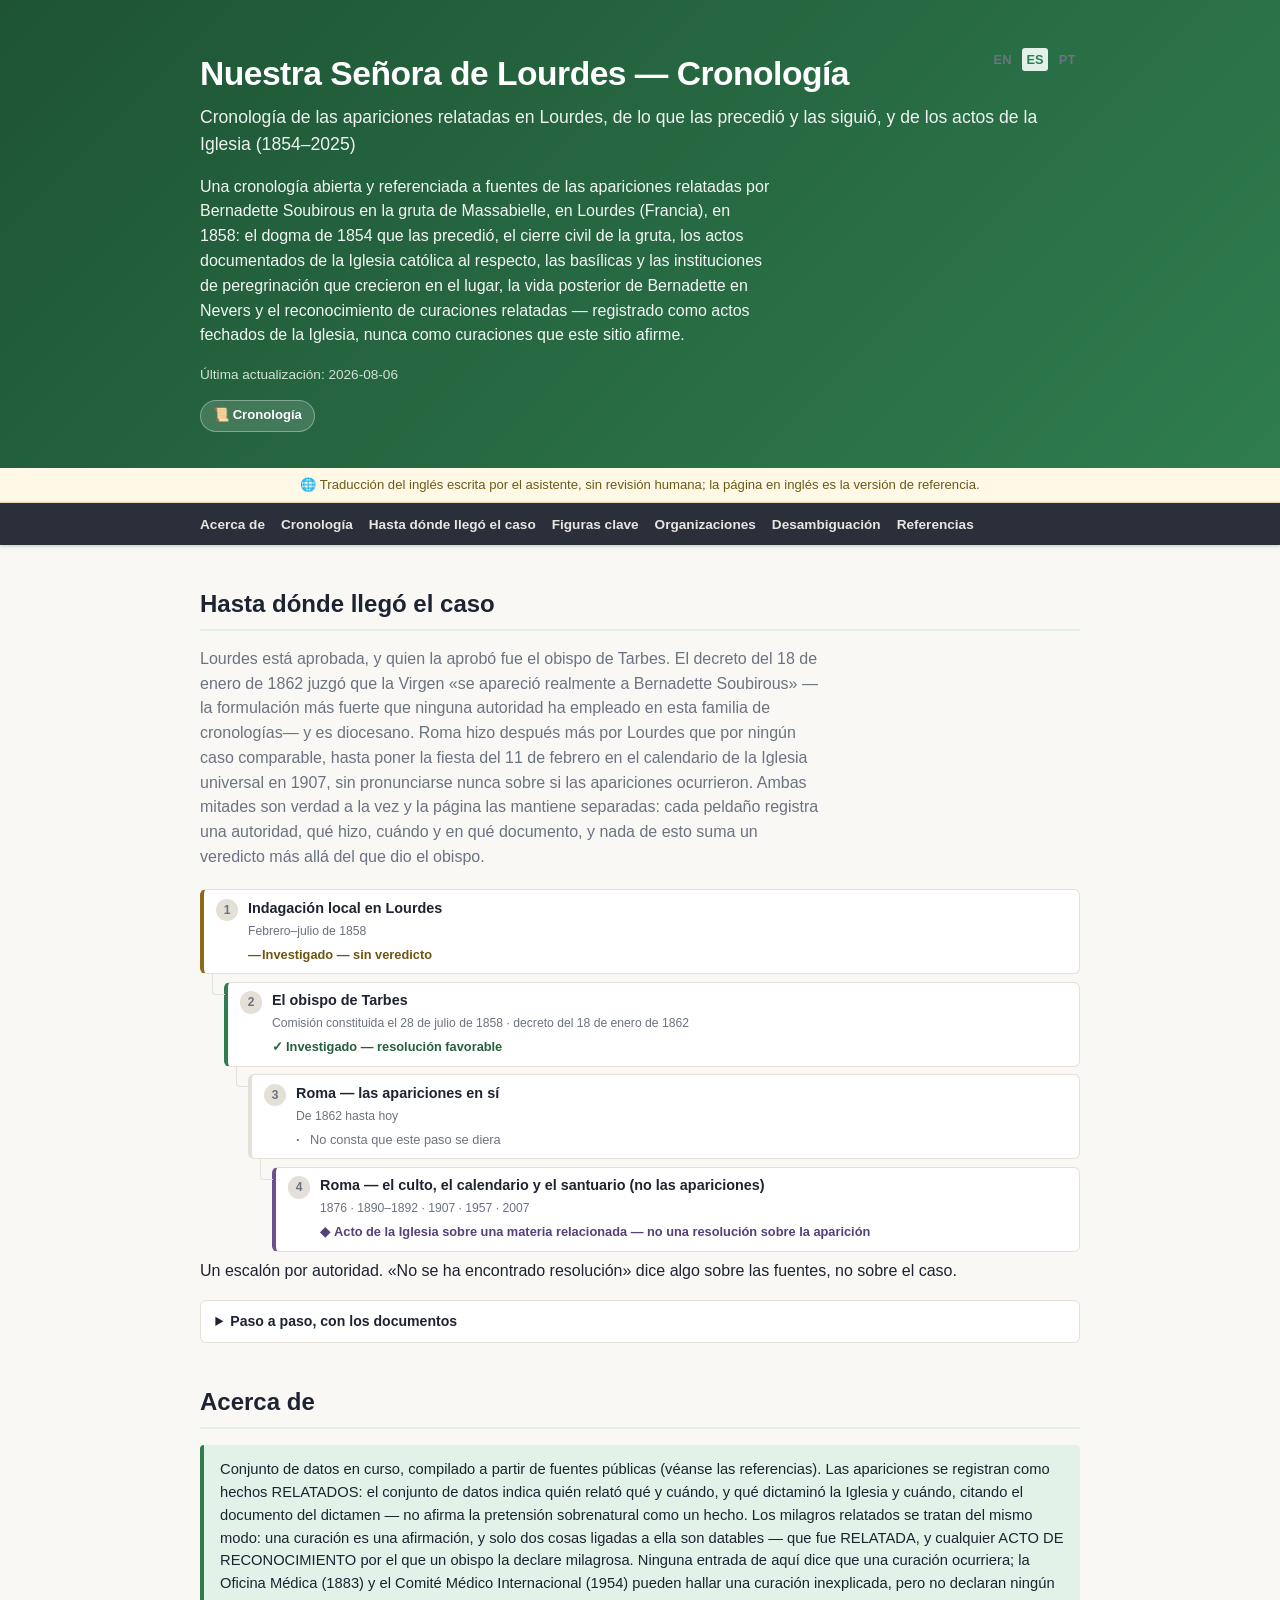
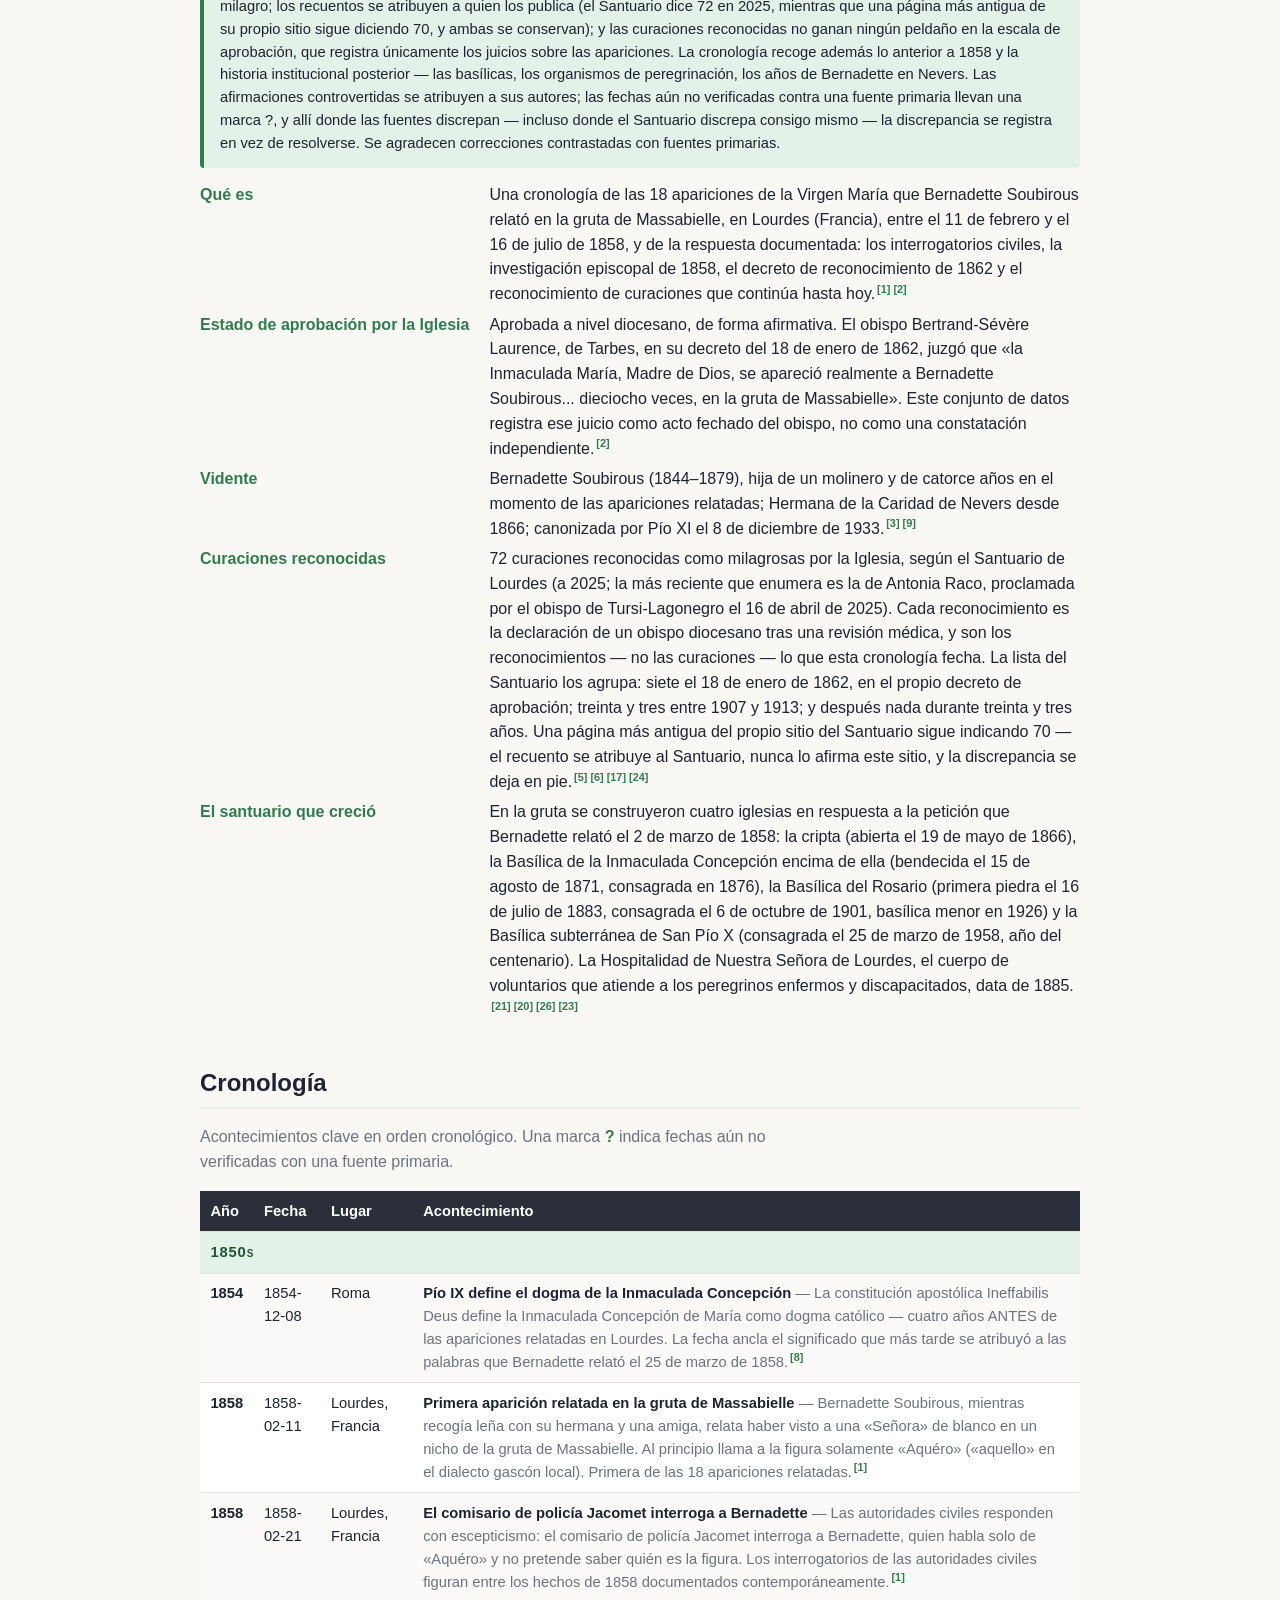
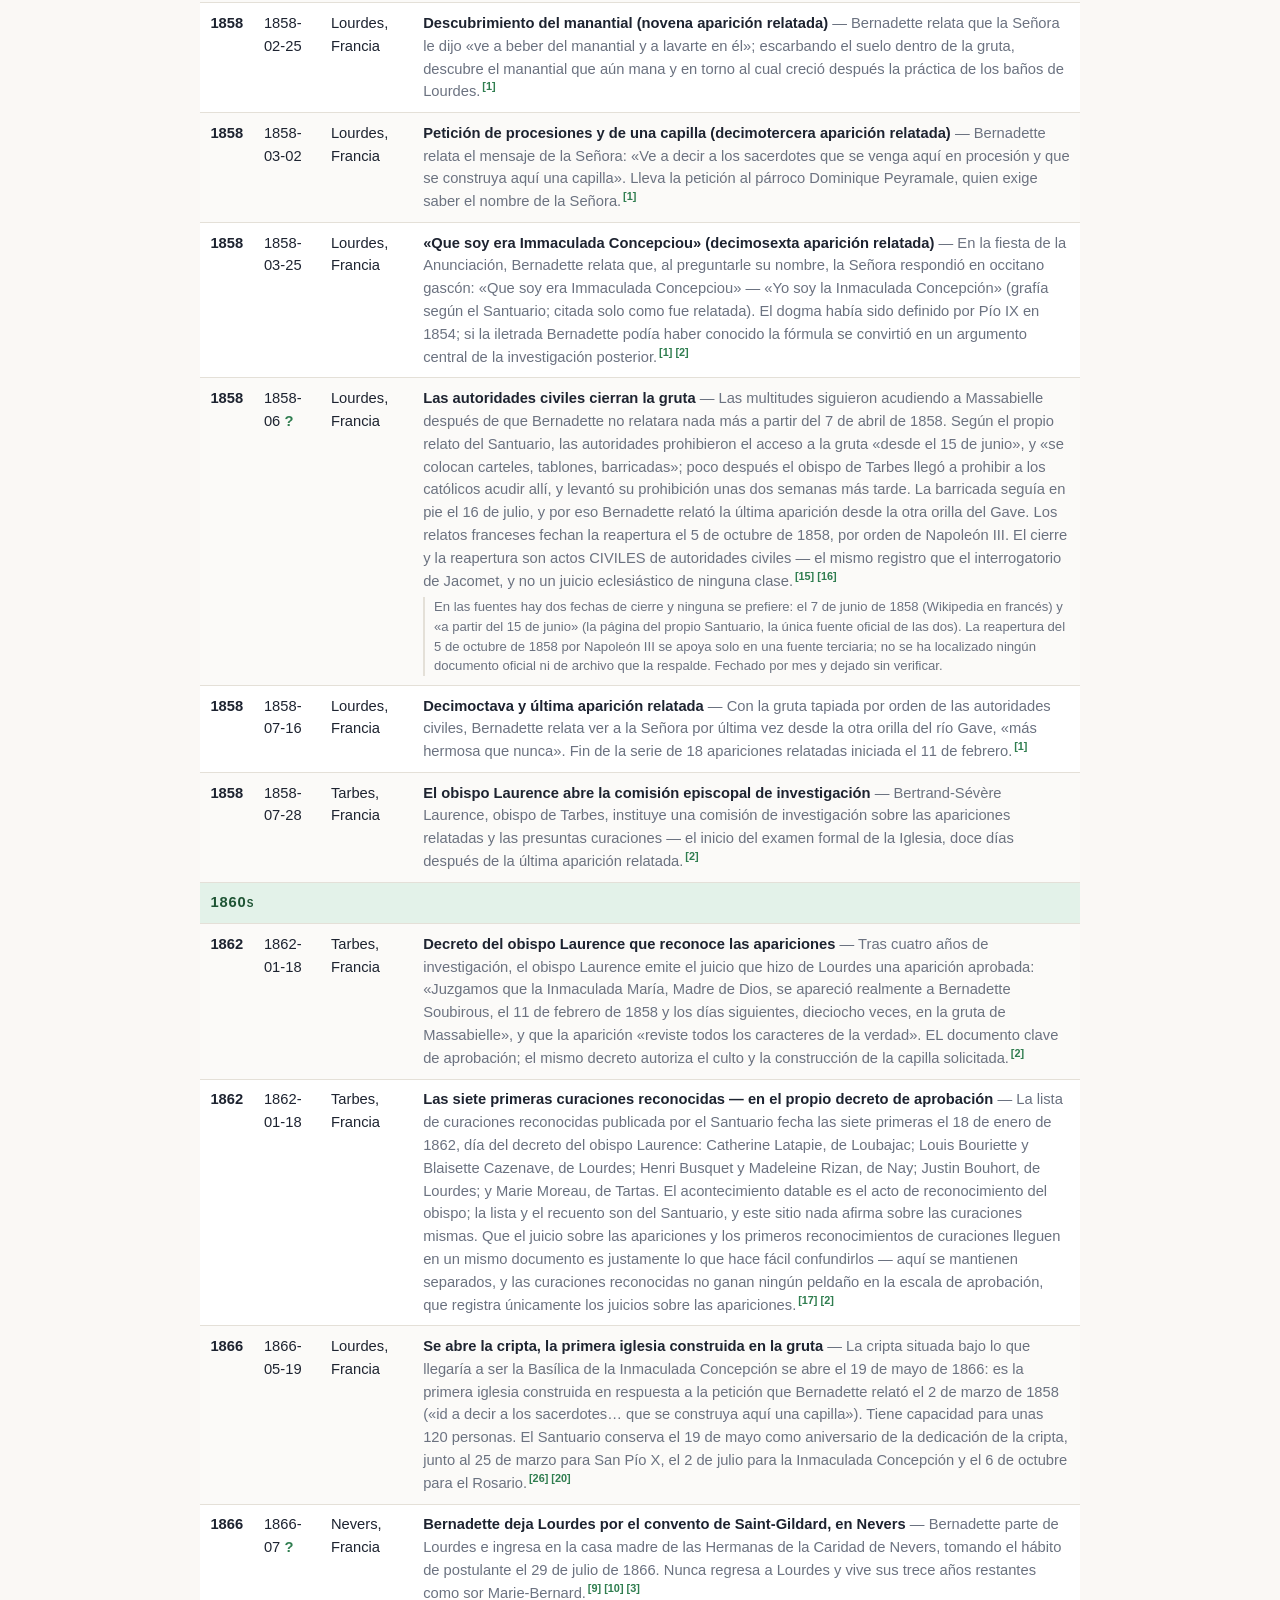
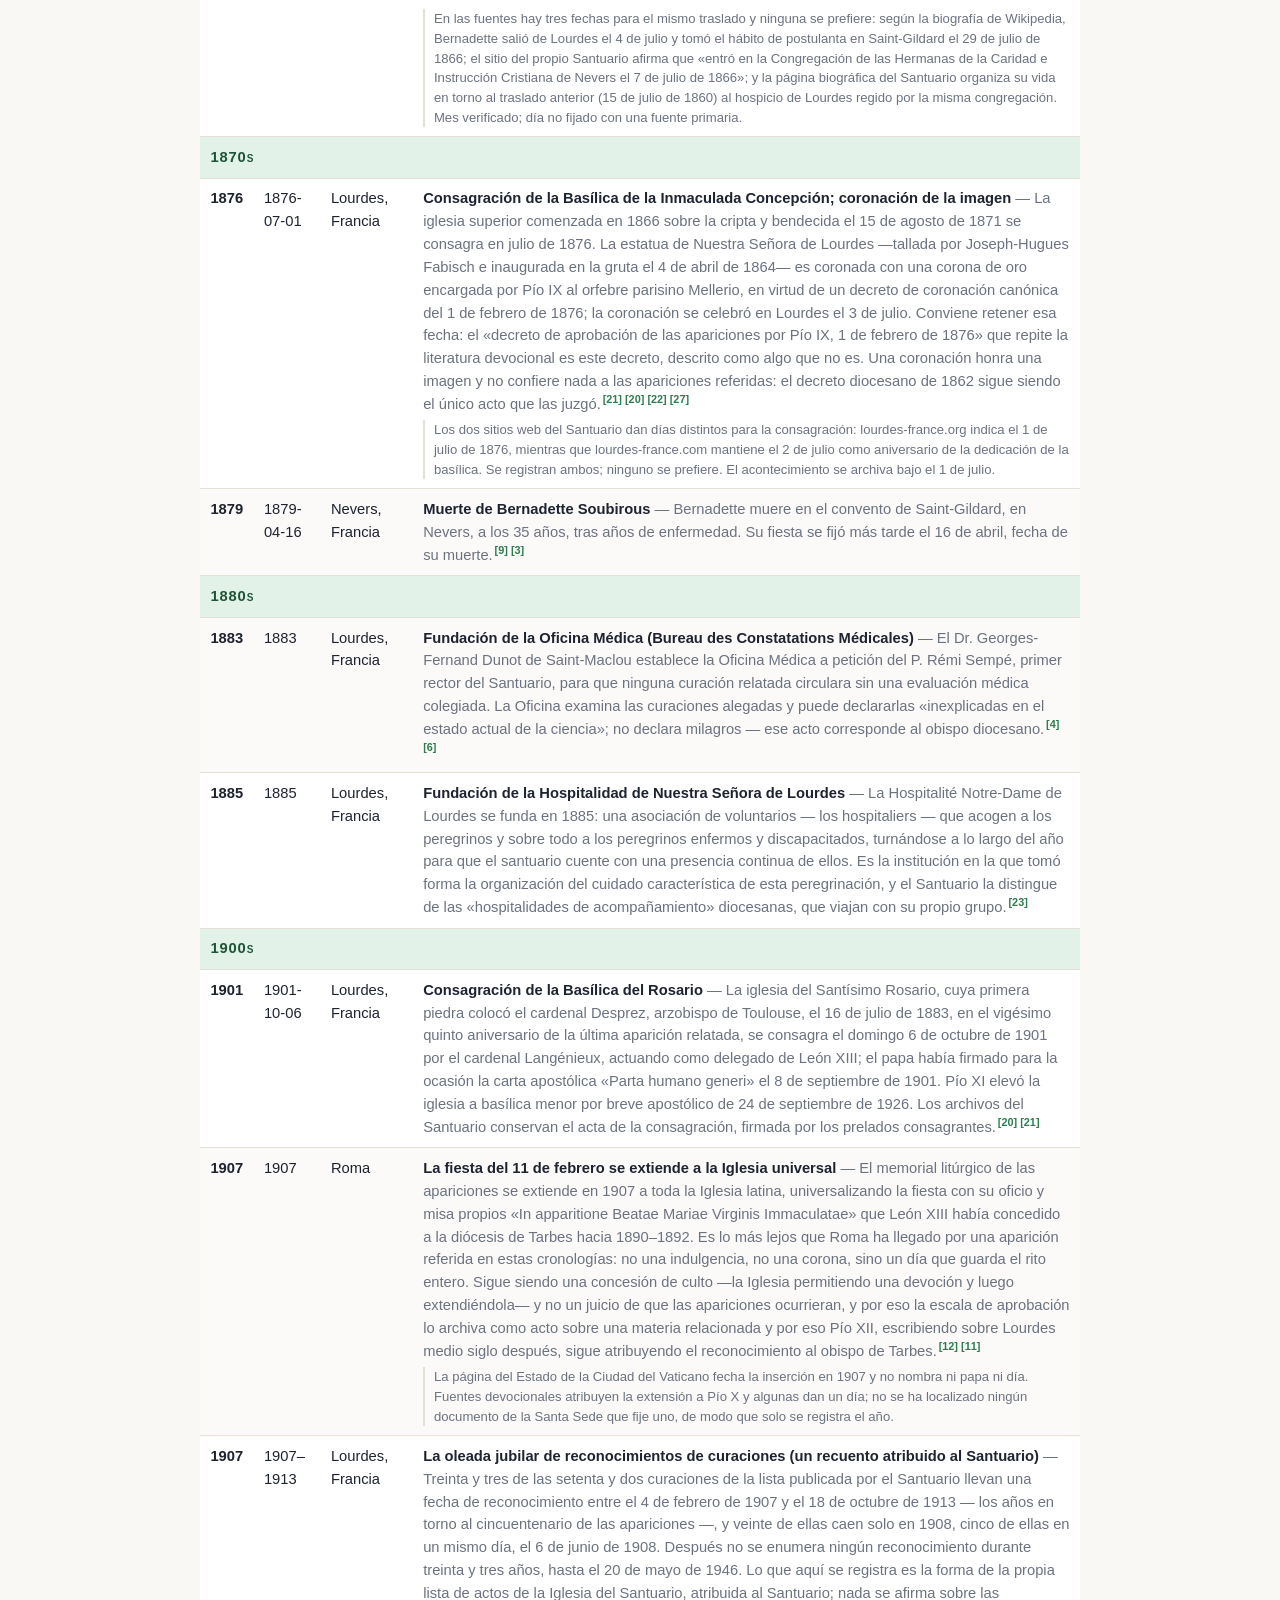
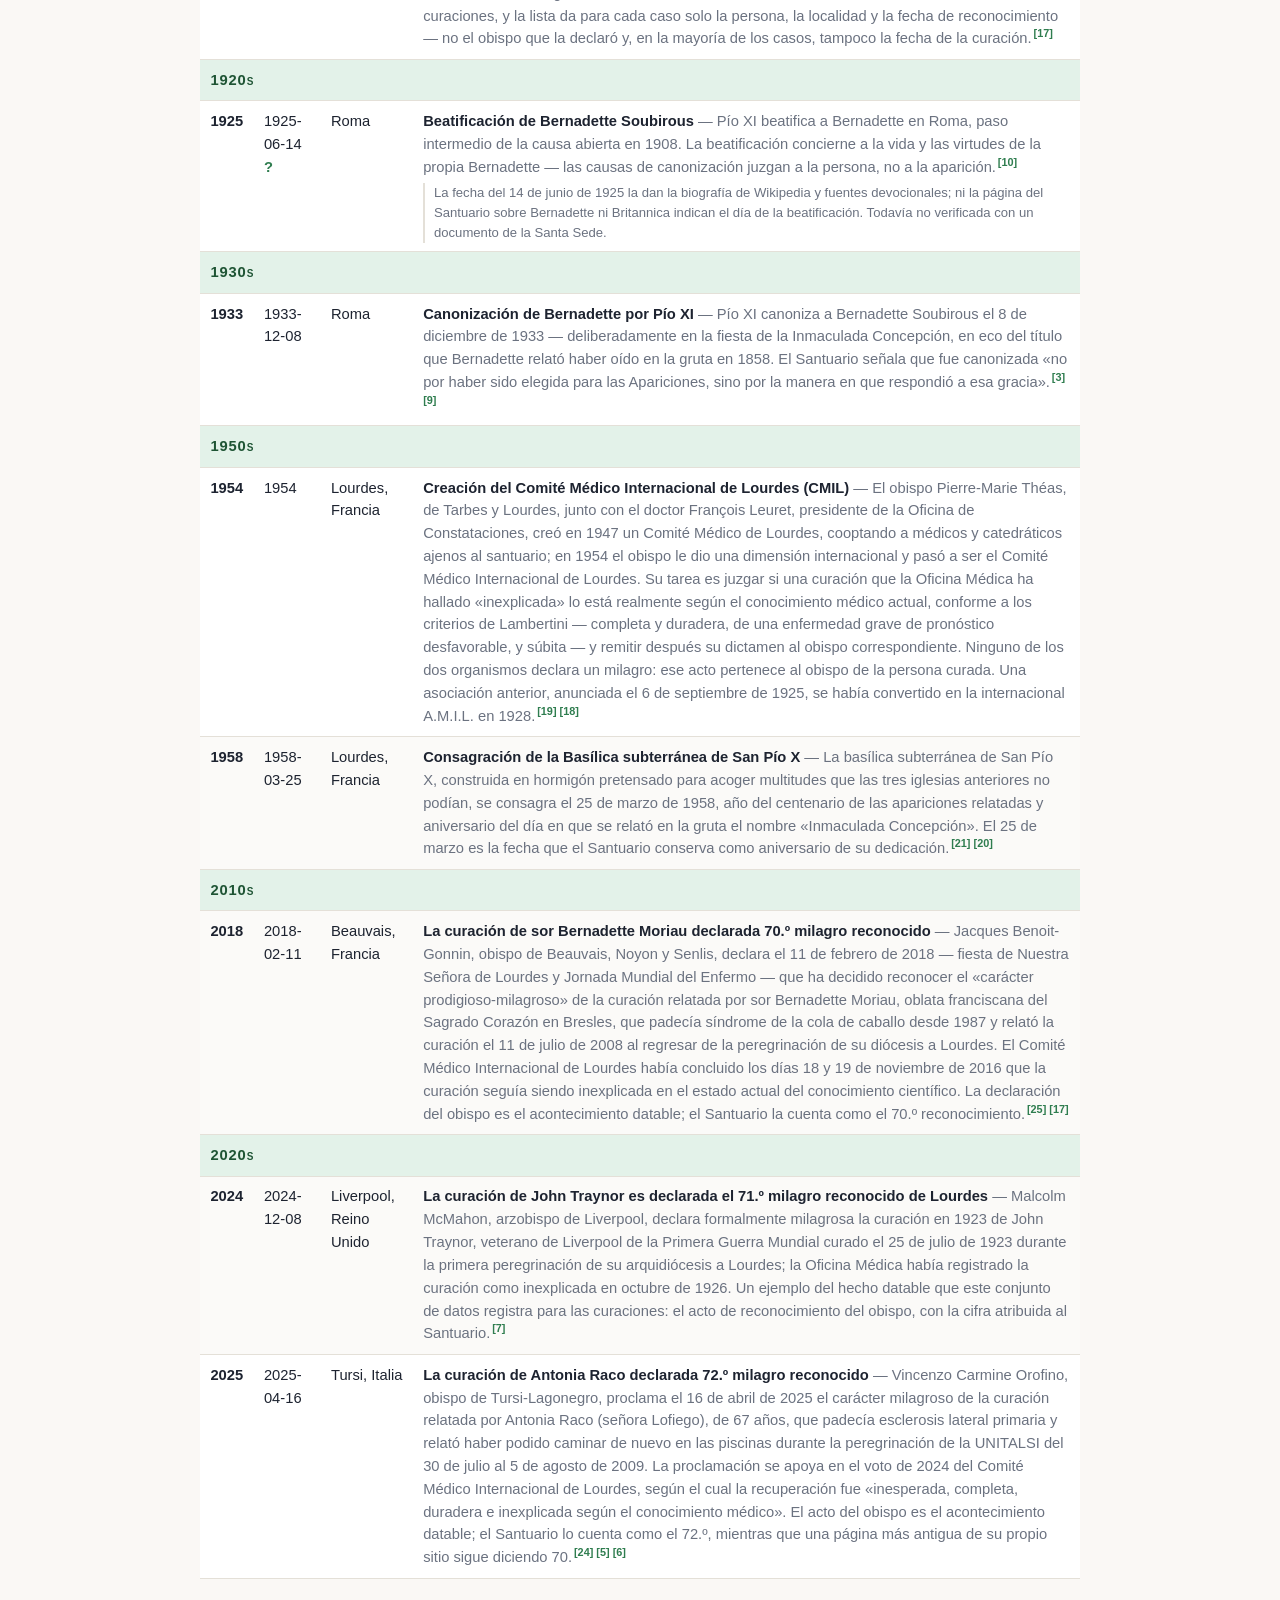
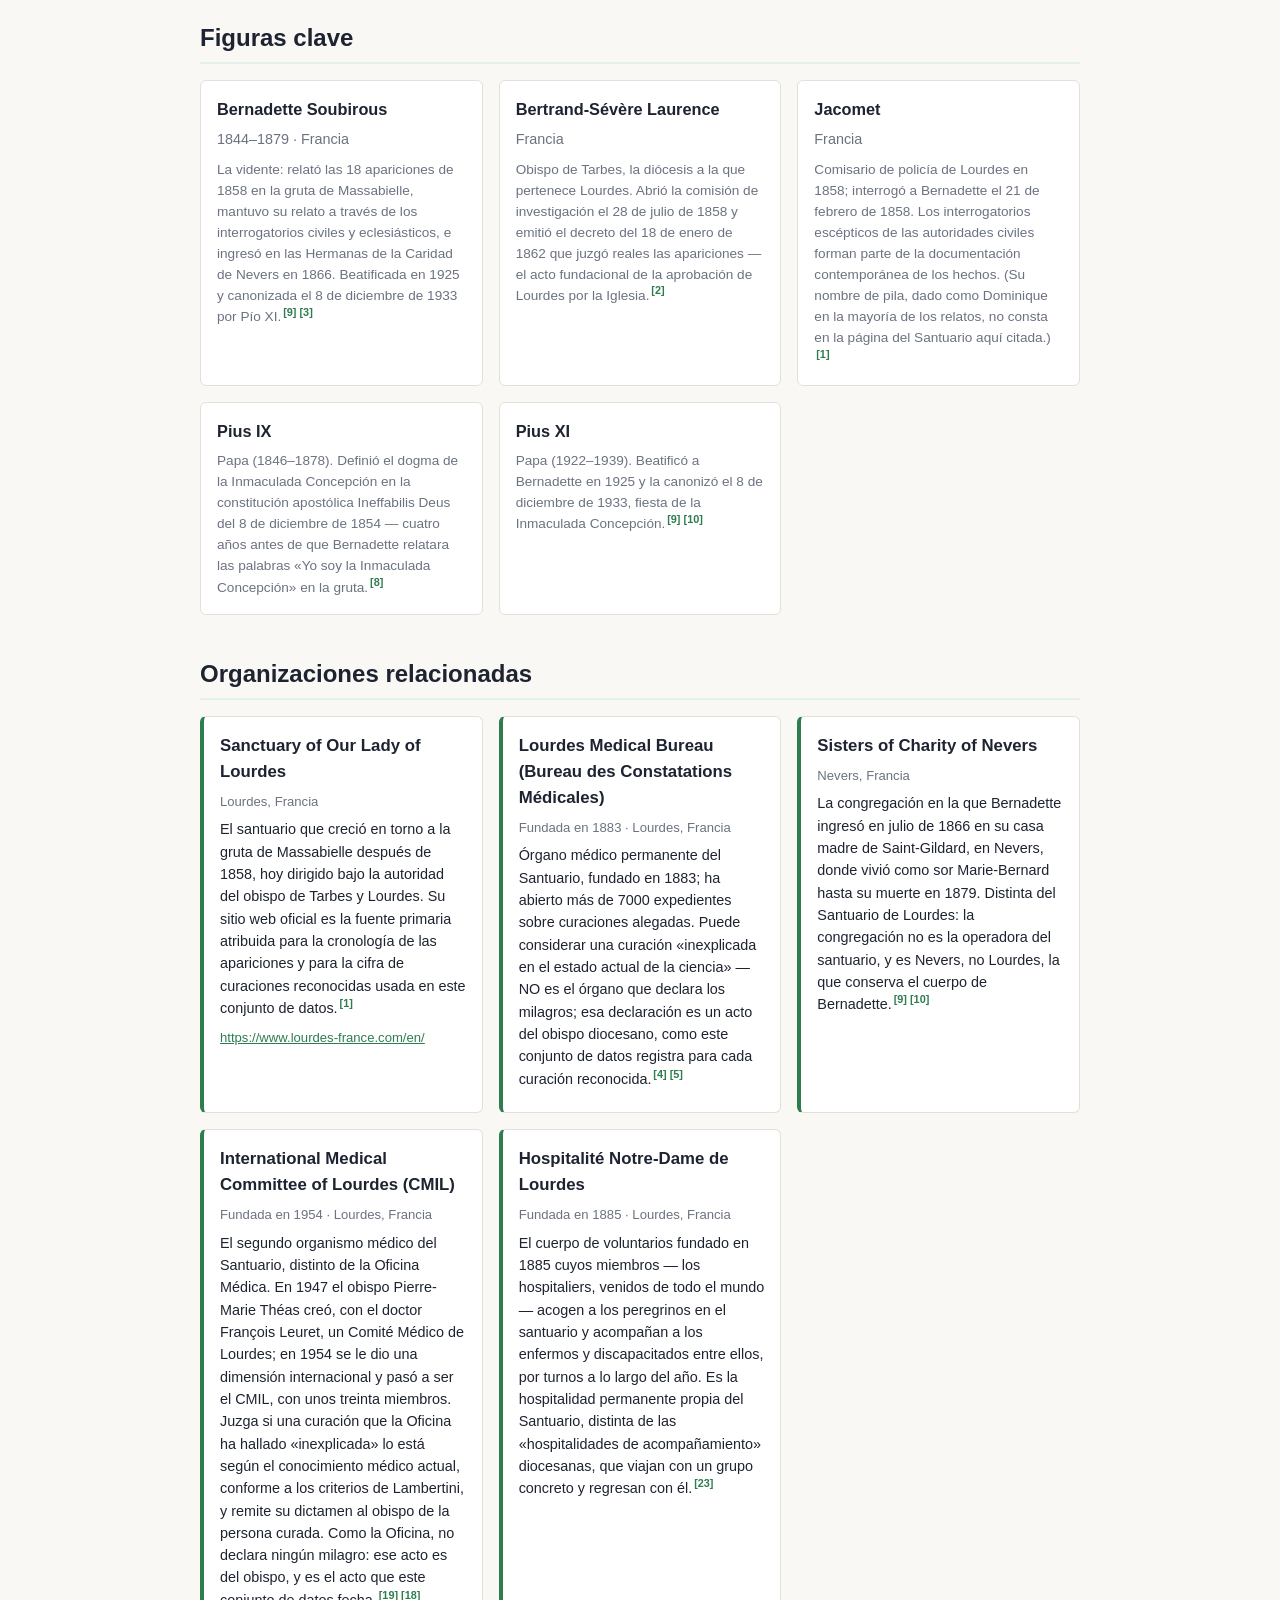
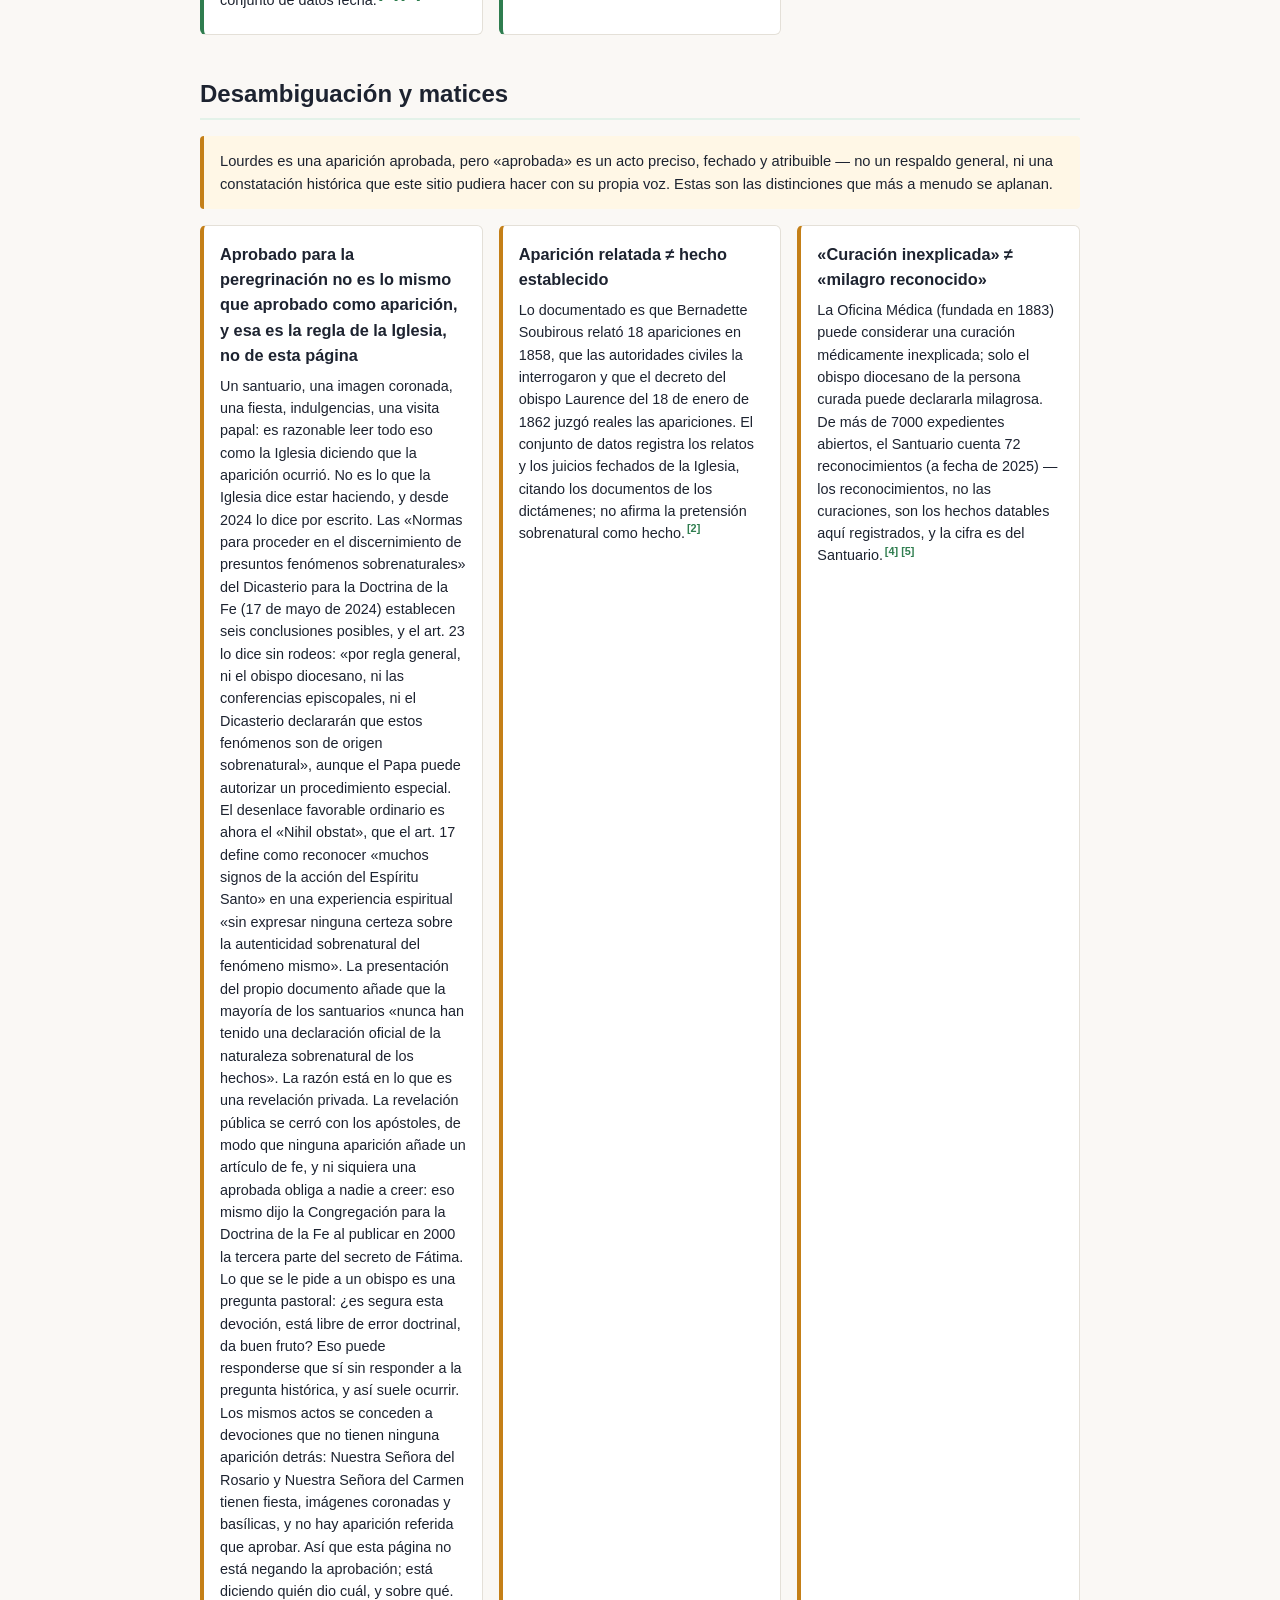
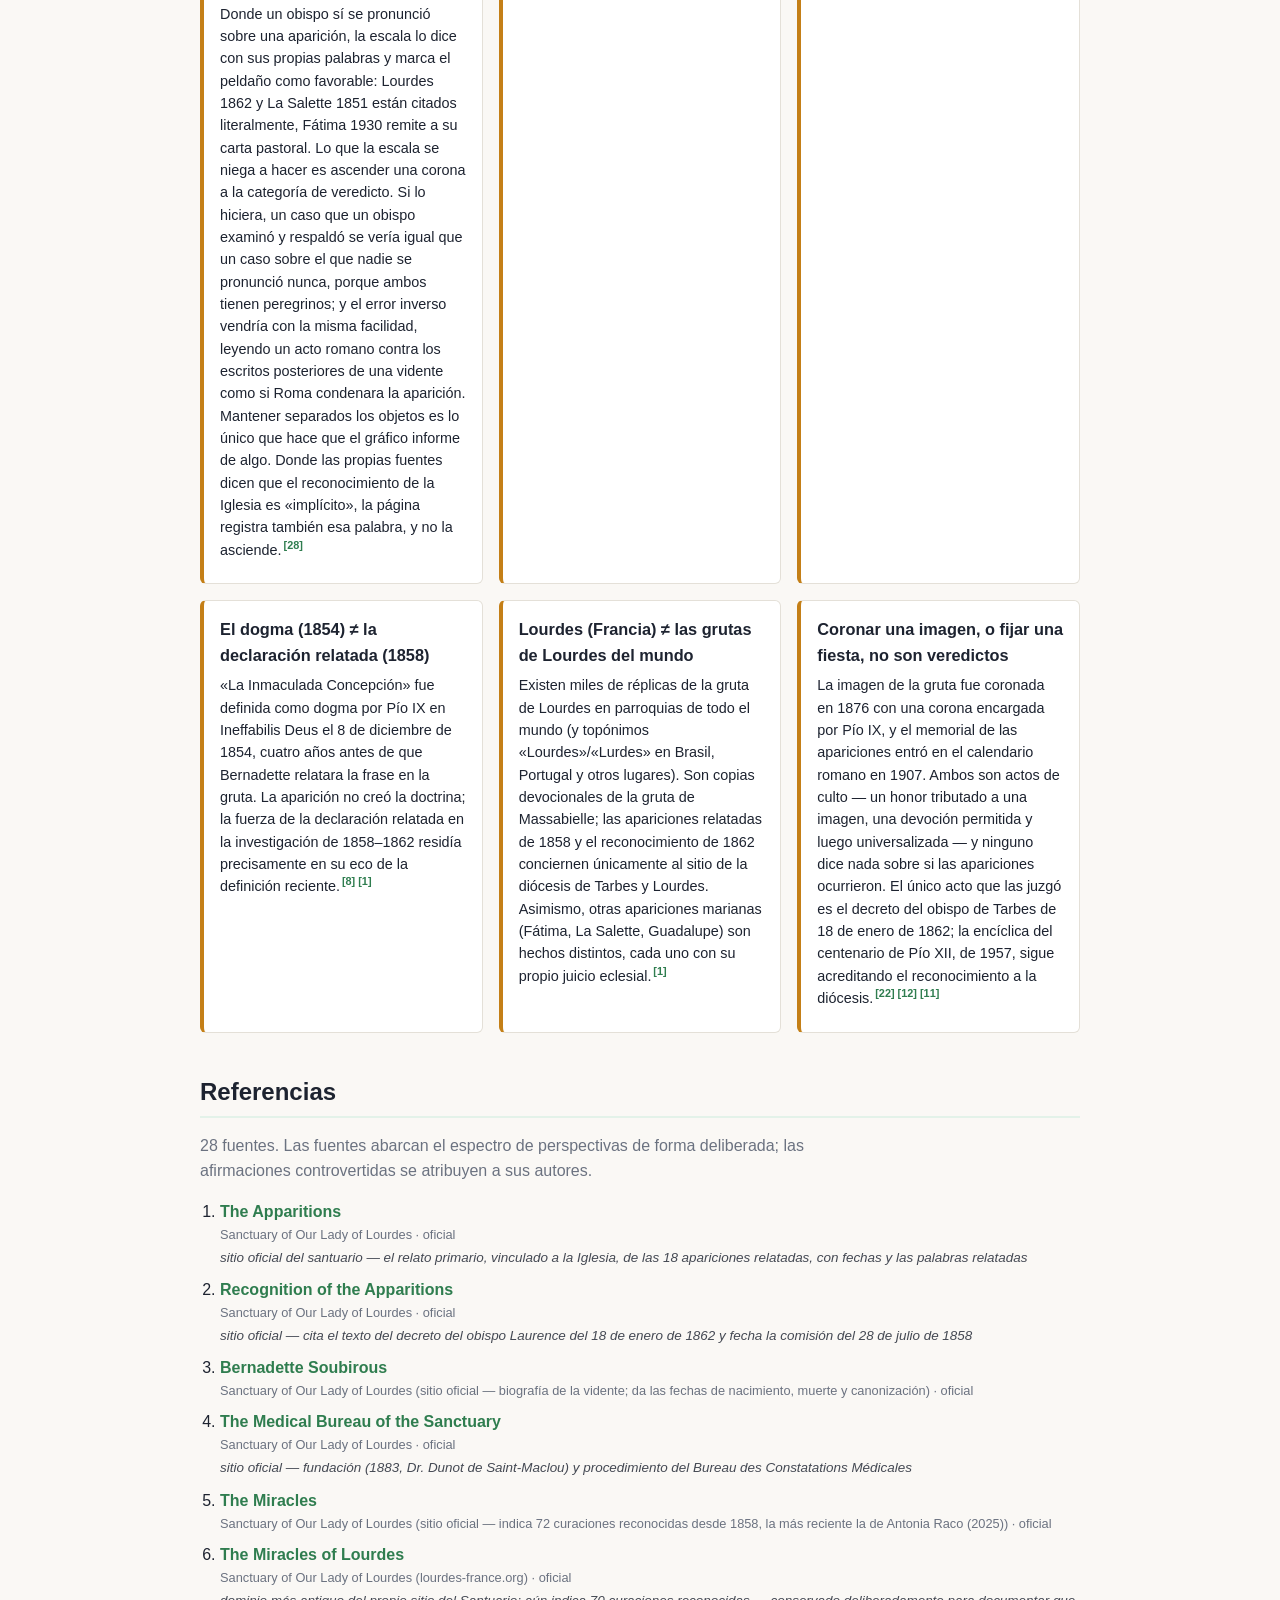
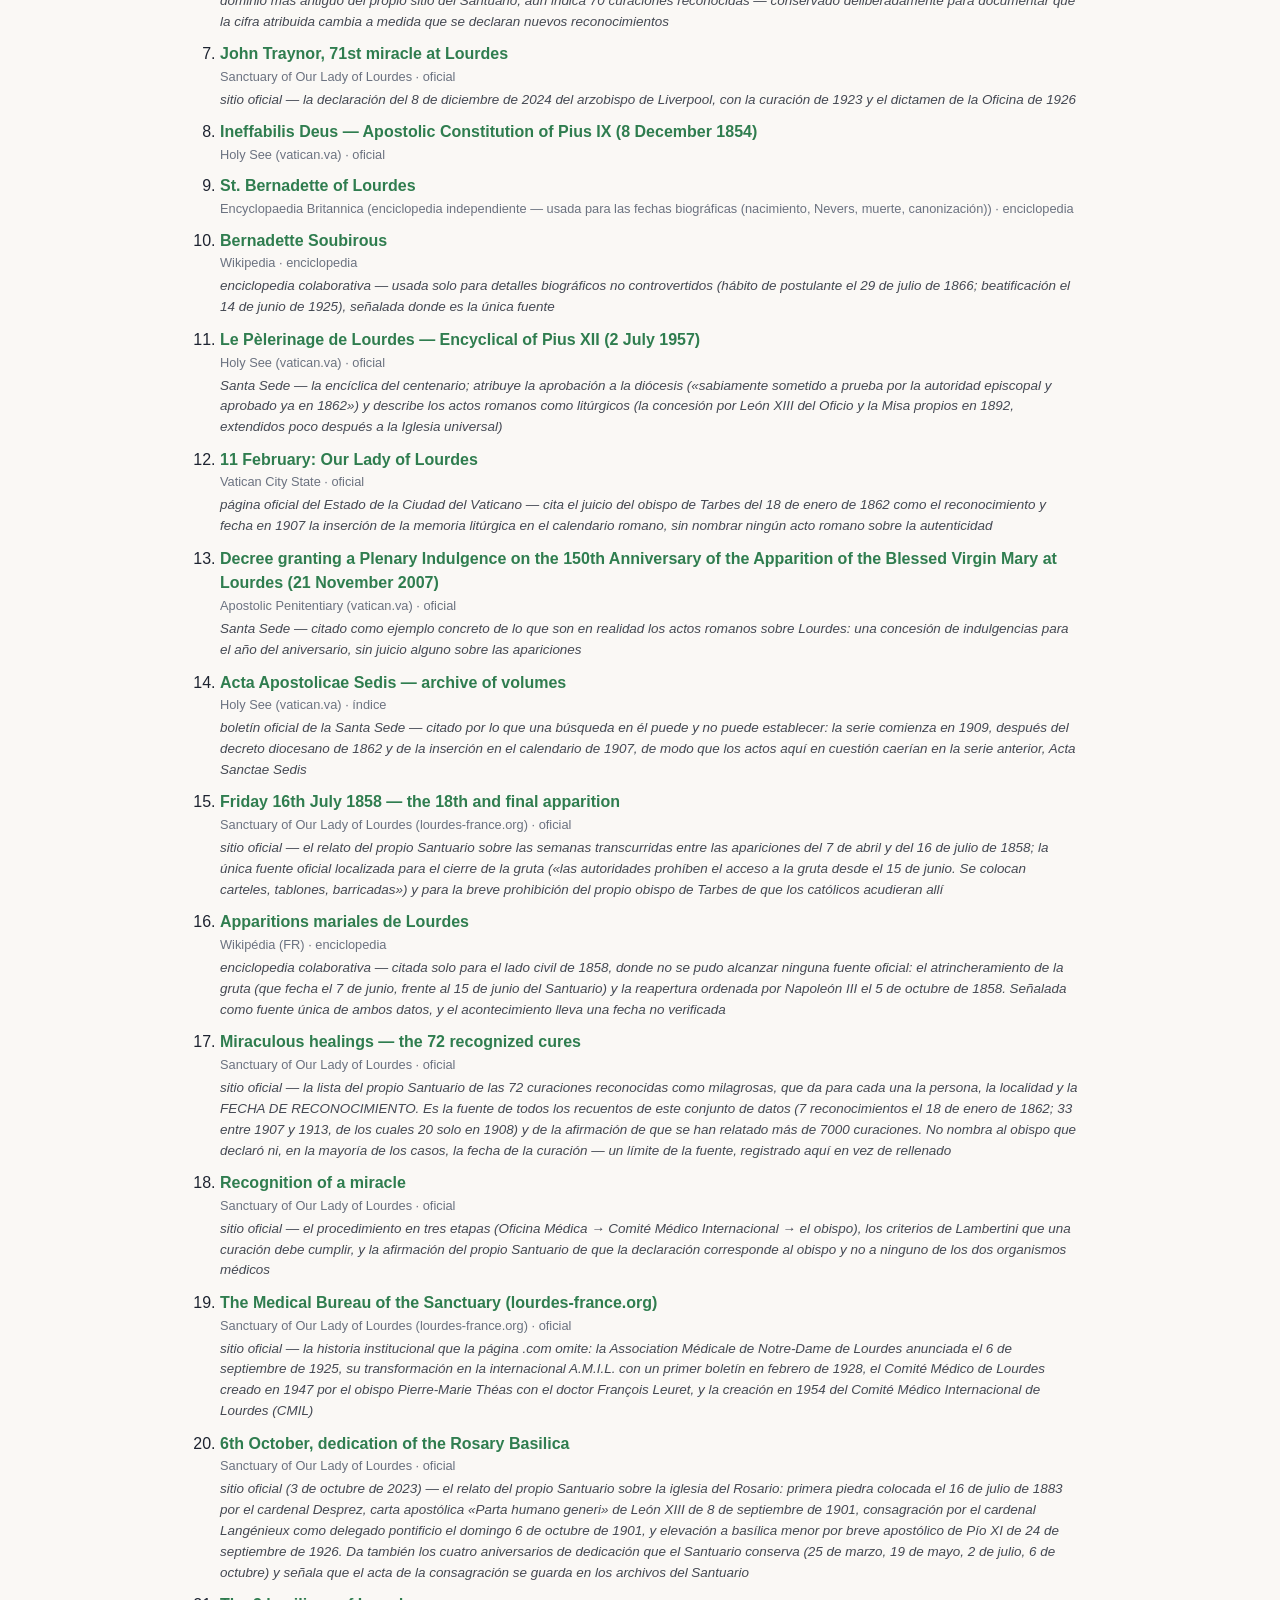
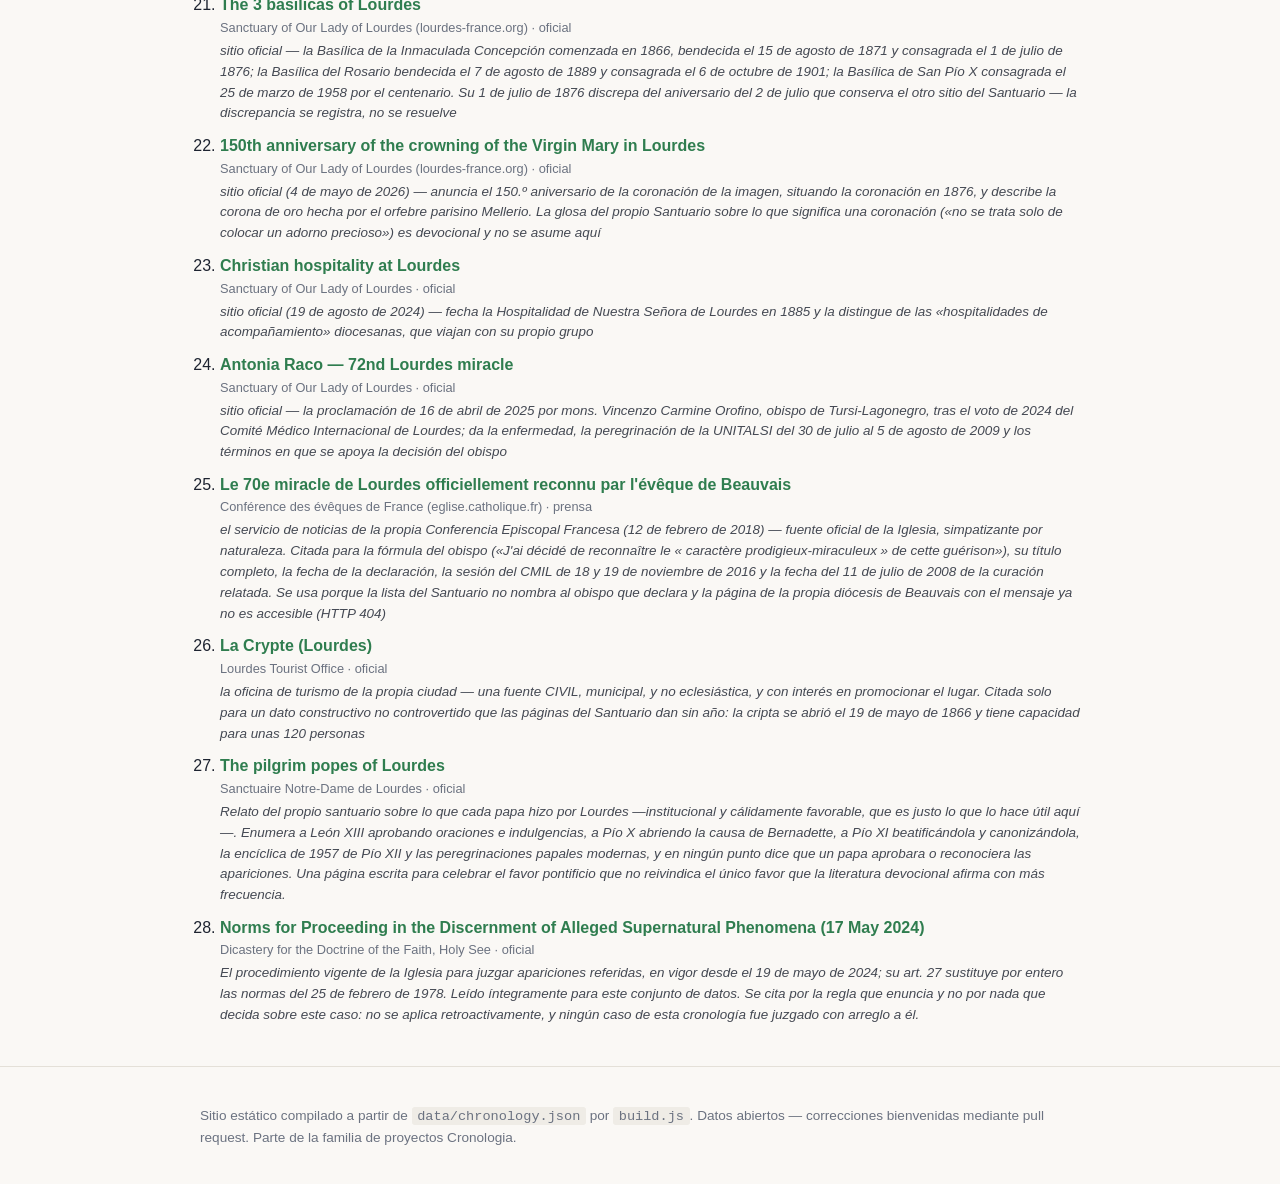
==== commit 85fce274: "Cite the Church's own answer to "how is it not approved?" A shrine, a crowned image, a feast in the " ====
--- a/docs/es/index.html
+++ b/docs/es/index.html
@@ -476,6 +476,14 @@
       <p class="notice notice-attribution">Lourdes es una aparición aprobada, pero «aprobada» es un acto preciso, fechado y atribuible — no un respaldo general, ni una constatación histórica que este sitio pudiera hacer con su propia voz. Estas son las distinciones que más a menudo se aplanan.</p>
       <div class="party-grid">
       <div class="cp-card">
+        <h3>Aprobado para la peregrinación no es lo mismo que aprobado como aparición, y esa es la regla de la Iglesia, no de esta página</h3>
+        <p>Un santuario, una imagen coronada, una fiesta, indulgencias, una visita papal: es razonable leer todo eso como la Iglesia diciendo que la aparición ocurrió. No es lo que la Iglesia dice estar haciendo, y desde 2024 lo dice por escrito. Las «Normas para proceder en el discernimiento de presuntos fenómenos sobrenaturales» del Dicasterio para la Doctrina de la Fe (17 de mayo de 2024) establecen seis conclusiones posibles, y el art. 23 lo dice sin rodeos: «por regla general, ni el obispo diocesano, ni las conferencias episcopales, ni el Dicasterio declararán que estos fenómenos son de origen sobrenatural», aunque el Papa puede autorizar un procedimiento especial. El desenlace favorable ordinario es ahora el «Nihil obstat», que el art. 17 define como reconocer «muchos signos de la acción del Espíritu Santo» en una experiencia espiritual «sin expresar ninguna certeza sobre la autenticidad sobrenatural del fenómeno mismo». La presentación del propio documento añade que la mayoría de los santuarios «nunca han tenido una declaración oficial de la naturaleza sobrenatural de los hechos».
+
+La razón está en lo que es una revelación privada. La revelación pública se cerró con los apóstoles, de modo que ninguna aparición añade un artículo de fe, y ni siquiera una aprobada obliga a nadie a creer: eso mismo dijo la Congregación para la Doctrina de la Fe al publicar en 2000 la tercera parte del secreto de Fátima. Lo que se le pide a un obispo es una pregunta pastoral: ¿es segura esta devoción, está libre de error doctrinal, da buen fruto? Eso puede responderse que sí sin responder a la pregunta histórica, y así suele ocurrir. Los mismos actos se conceden a devociones que no tienen ninguna aparición detrás: Nuestra Señora del Rosario y Nuestra Señora del Carmen tienen fiesta, imágenes coronadas y basílicas, y no hay aparición referida que aprobar.
+
+Así que esta página no está negando la aprobación; está diciendo quién dio cuál, y sobre qué. Donde un obispo sí se pronunció sobre una aparición, la escala lo dice con sus propias palabras y marca el peldaño como favorable: Lourdes 1862 y La Salette 1851 están citados literalmente, Fátima 1930 remite a su carta pastoral. Lo que la escala se niega a hacer es ascender una corona a la categoría de veredicto. Si lo hiciera, un caso que un obispo examinó y respaldó se vería igual que un caso sobre el que nadie se pronunció nunca, porque ambos tienen peregrinos; y el error inverso vendría con la misma facilidad, leyendo un acto romano contra los escritos posteriores de una vidente como si Roma condenara la aparición. Mantener separados los objetos es lo único que hace que el gráfico informe de algo. Donde las propias fuentes dicen que el reconocimiento de la Iglesia es «implícito», la página registra también esa palabra, y no la asciende.<sup class="cite"><a href="#ref-28" title="Reference 28">[28]</a></sup></p>
+      </div>
+      <div class="cp-card">
         <h3>Aparición relatada ≠ hecho establecido</h3>
         <p>Lo documentado es que Bernadette Soubirous relató 18 apariciones en 1858, que las autoridades civiles la interrogaron y que el decreto del obispo Laurence del 18 de enero de 1862 juzgó reales las apariciones. El conjunto de datos registra los relatos y los juicios fechados de la Iglesia, citando los documentos de los dictámenes; no afirma la pretensión sobrenatural como hecho.<sup class="cite"><a href="#ref-2" title="Reference 2">[2]</a></sup></p>
       </div>
@@ -500,7 +508,7 @@
 
     <section id="references">
       <h2>Referencias</h2>
-      <p class="section-intro">27 fuentes. Las fuentes abarcan el
+      <p class="section-intro">28 fuentes. Las fuentes abarcan el
       espectro de perspectivas de forma deliberada; las afirmaciones controvertidas se atribuyen a sus autores.</p>
       <ol class="references">
         <li id="ref-1">
@@ -633,6 +641,11 @@
           <a href="https://www.lourdes-france.org/en/pilgrims-pope-of-lourdes/" rel="noopener noreferrer" target="_blank">The pilgrim popes of Lourdes</a>
           <span class="ref-meta">Sanctuaire Notre-Dame de Lourdes · oficial</span>
           <span class="ref-note">Relato del propio santuario sobre lo que cada papa hizo por Lourdes —institucional y cálidamente favorable, que es justo lo que lo hace útil aquí—. Enumera a León XIII aprobando oraciones e indulgencias, a Pío X abriendo la causa de Bernadette, a Pío XI beatificándola y canonizándola, la encíclica de 1957 de Pío XII y las peregrinaciones papales modernas, y en ningún punto dice que un papa aprobara o reconociera las apariciones. Una página escrita para celebrar el favor pontificio que no reivindica el único favor que la literatura devocional afirma con más frecuencia.</span>
+        </li>
+        <li id="ref-28">
+          <a href="https://www.vatican.va/roman_curia/congregations/cfaith/documents/rc_ddf_doc_20240517_norme-fenomeni-soprannaturali_en.html" rel="noopener noreferrer" target="_blank">Norms for Proceeding in the Discernment of Alleged Supernatural Phenomena (17 May 2024)</a>
+          <span class="ref-meta">Dicastery for the Doctrine of the Faith, Holy See · oficial</span>
+          <span class="ref-note">El procedimiento vigente de la Iglesia para juzgar apariciones referidas, en vigor desde el 19 de mayo de 2024; su art. 27 sustituye por entero las normas del 25 de febrero de 1978. Leído íntegramente para este conjunto de datos. Se cita por la regla que enuncia y no por nada que decida sobre este caso: no se aplica retroactivamente, y ningún caso de esta cronología fue juzgado con arreglo a él.</span>
         </li>
       </ol>
     </section>
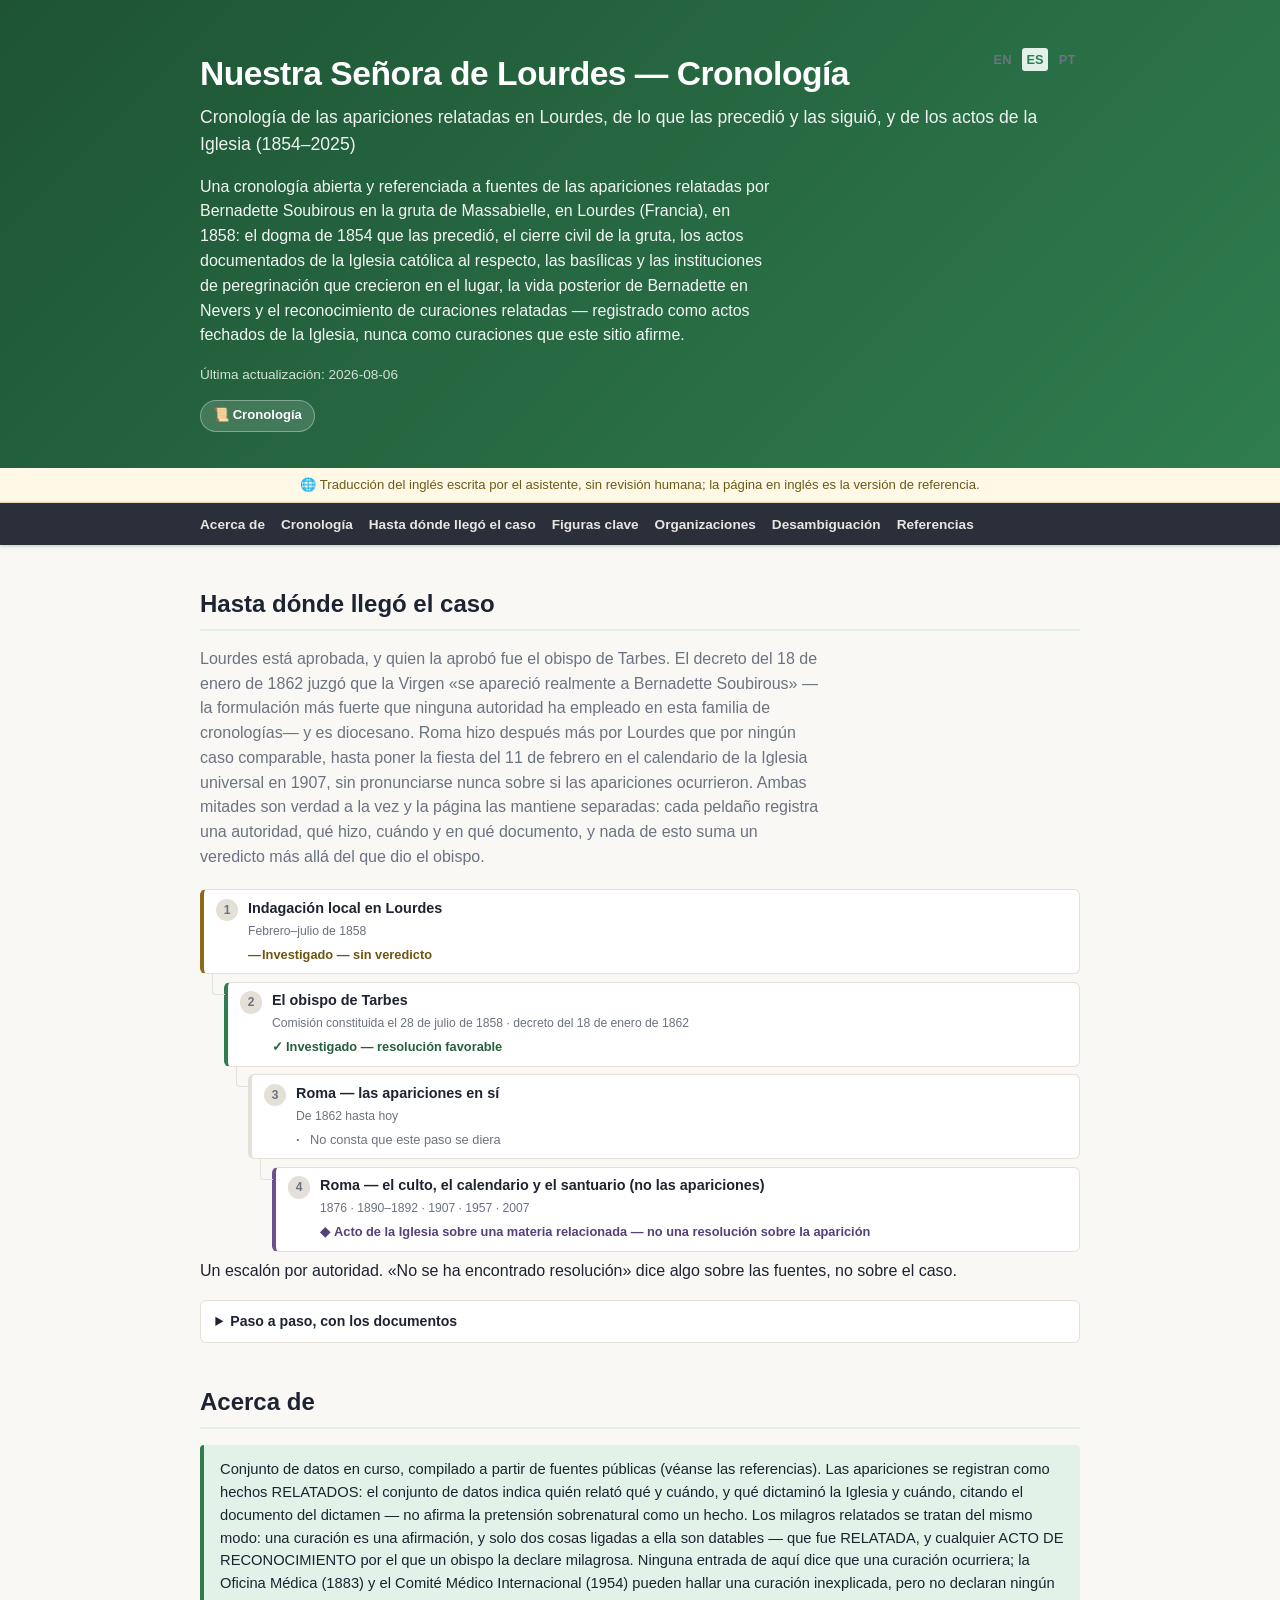
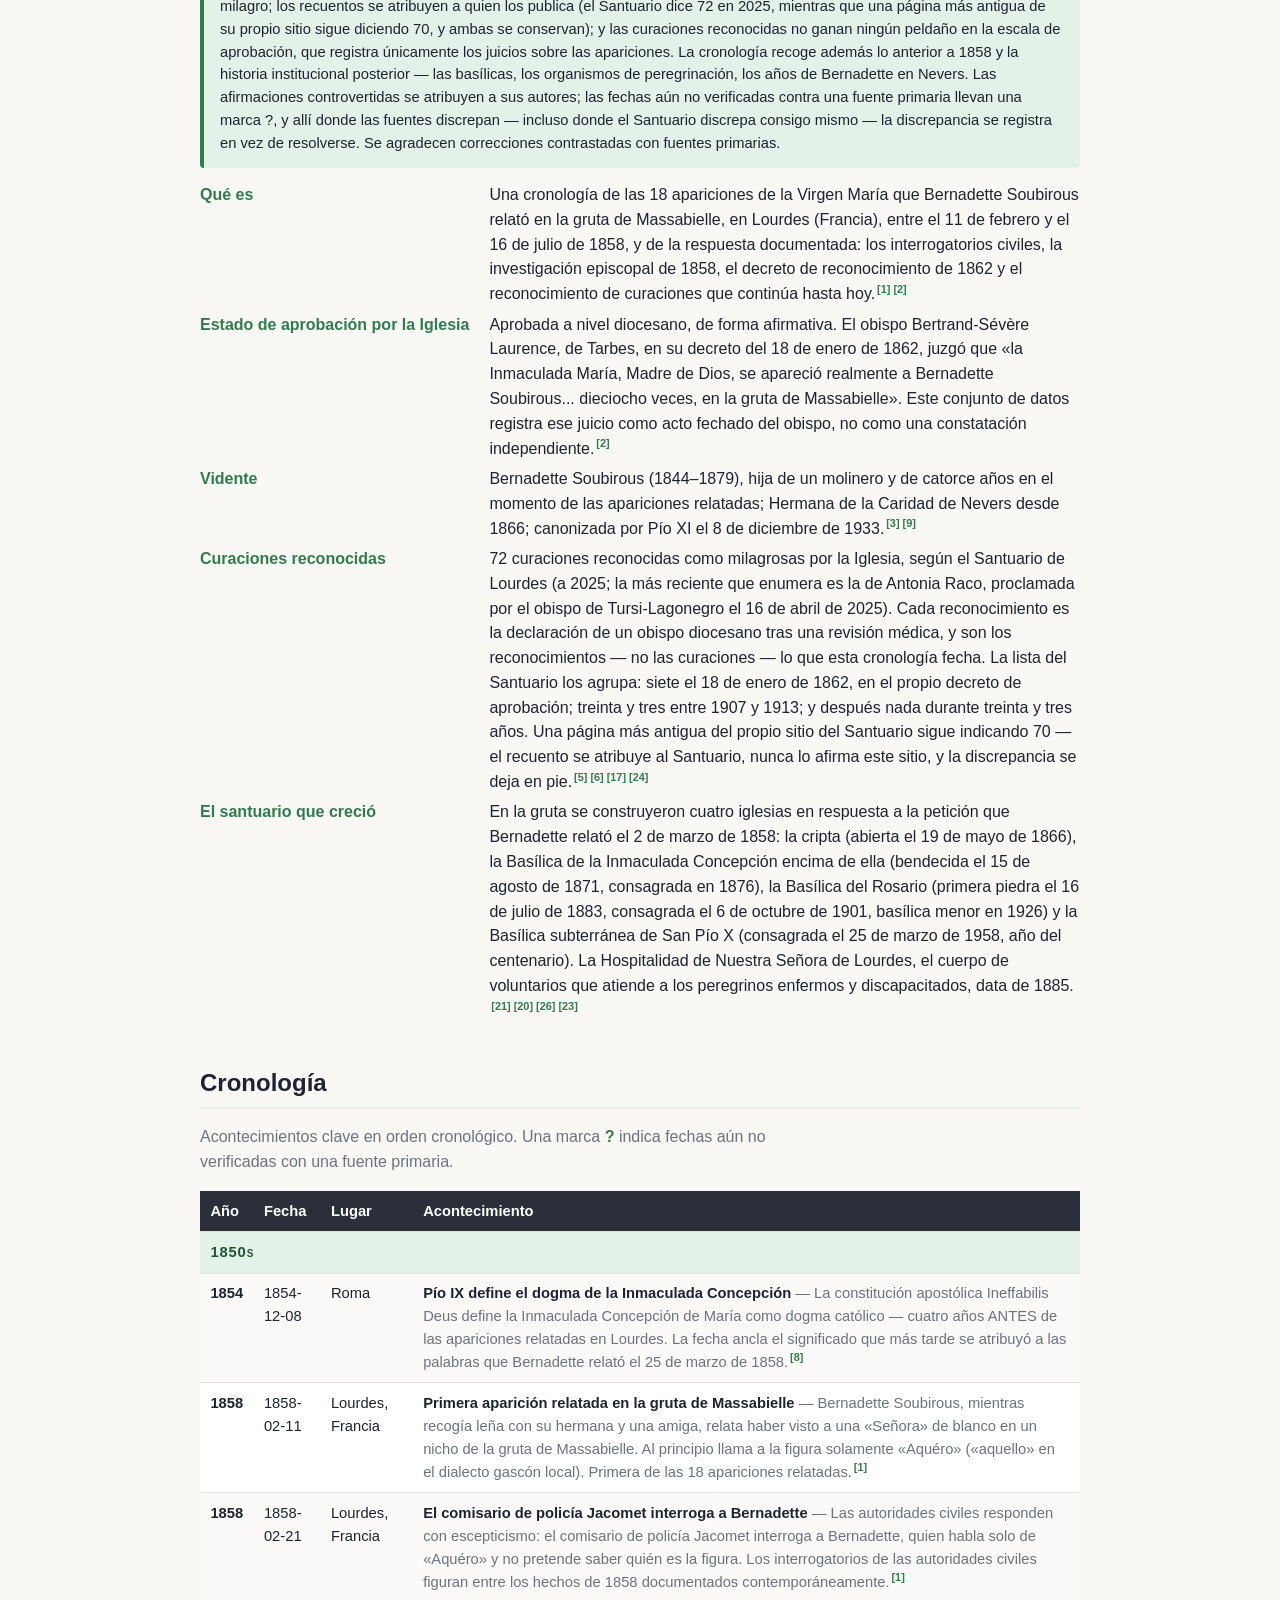
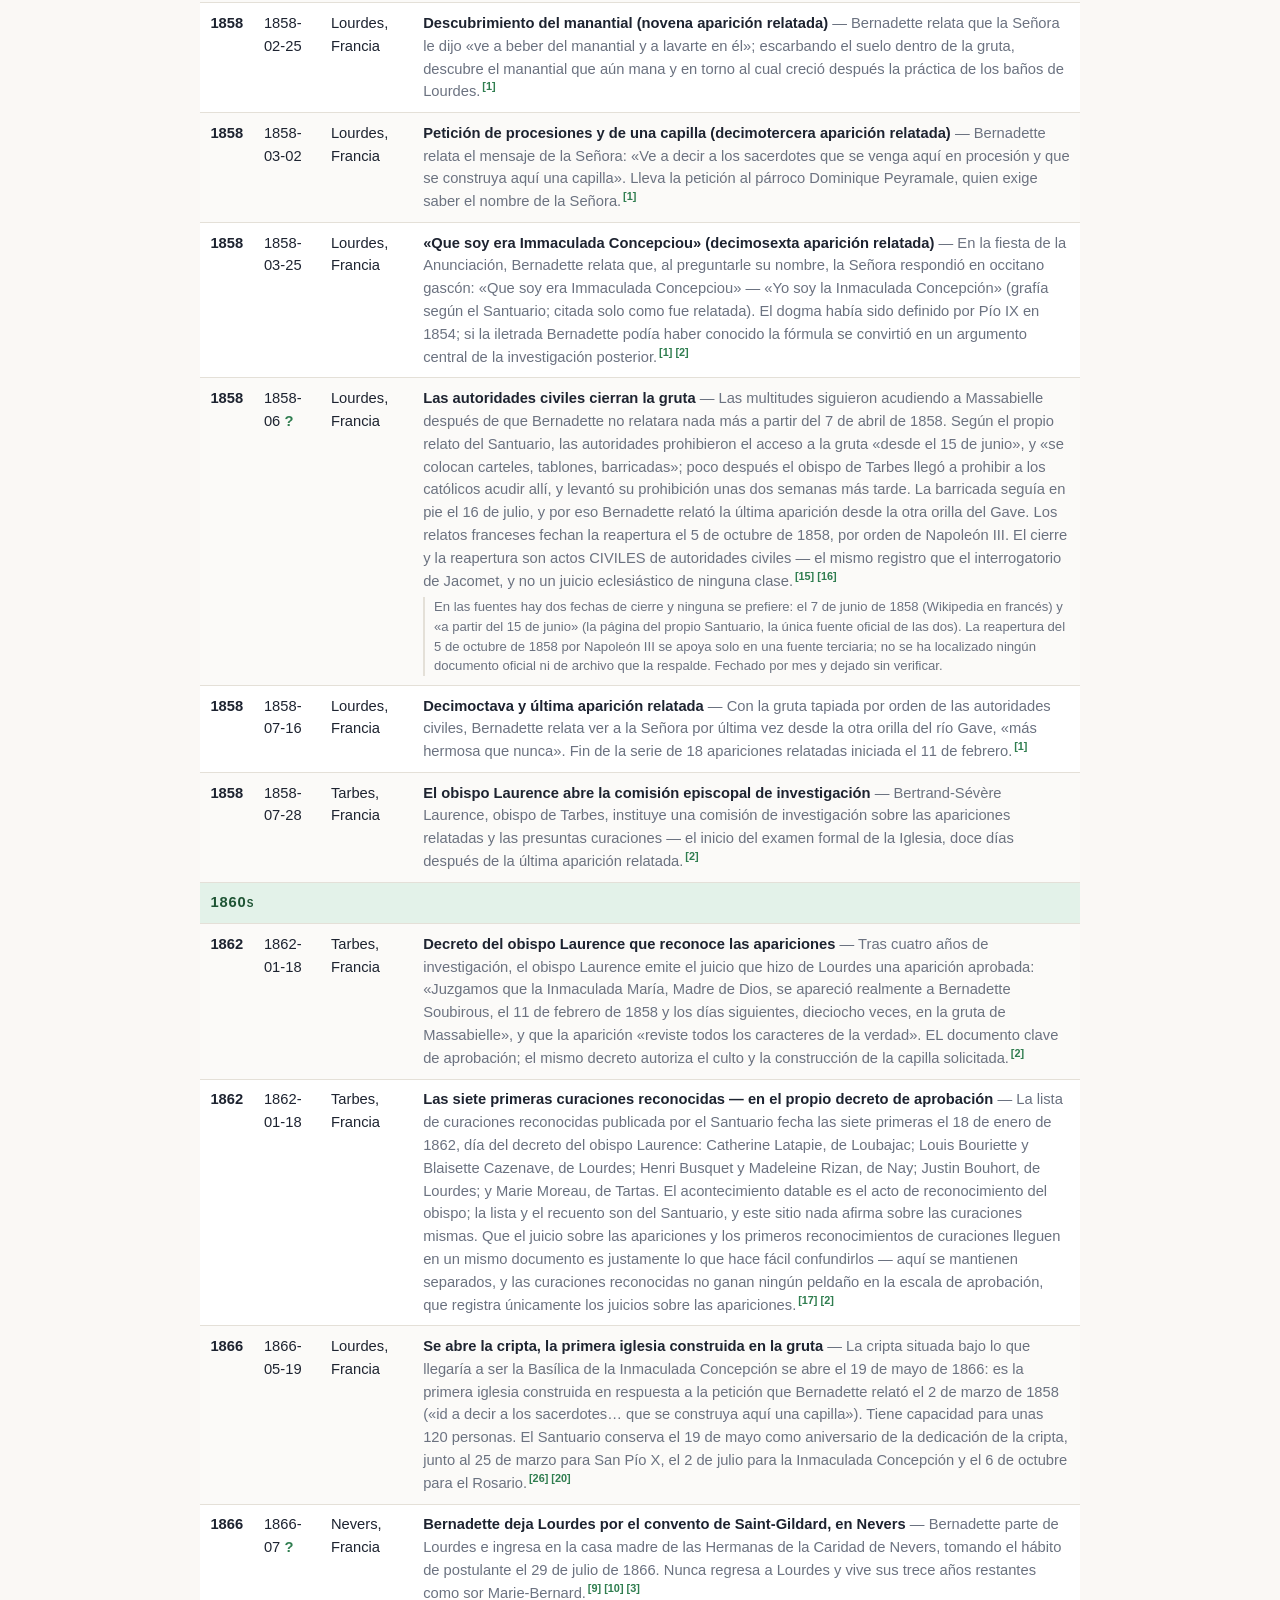
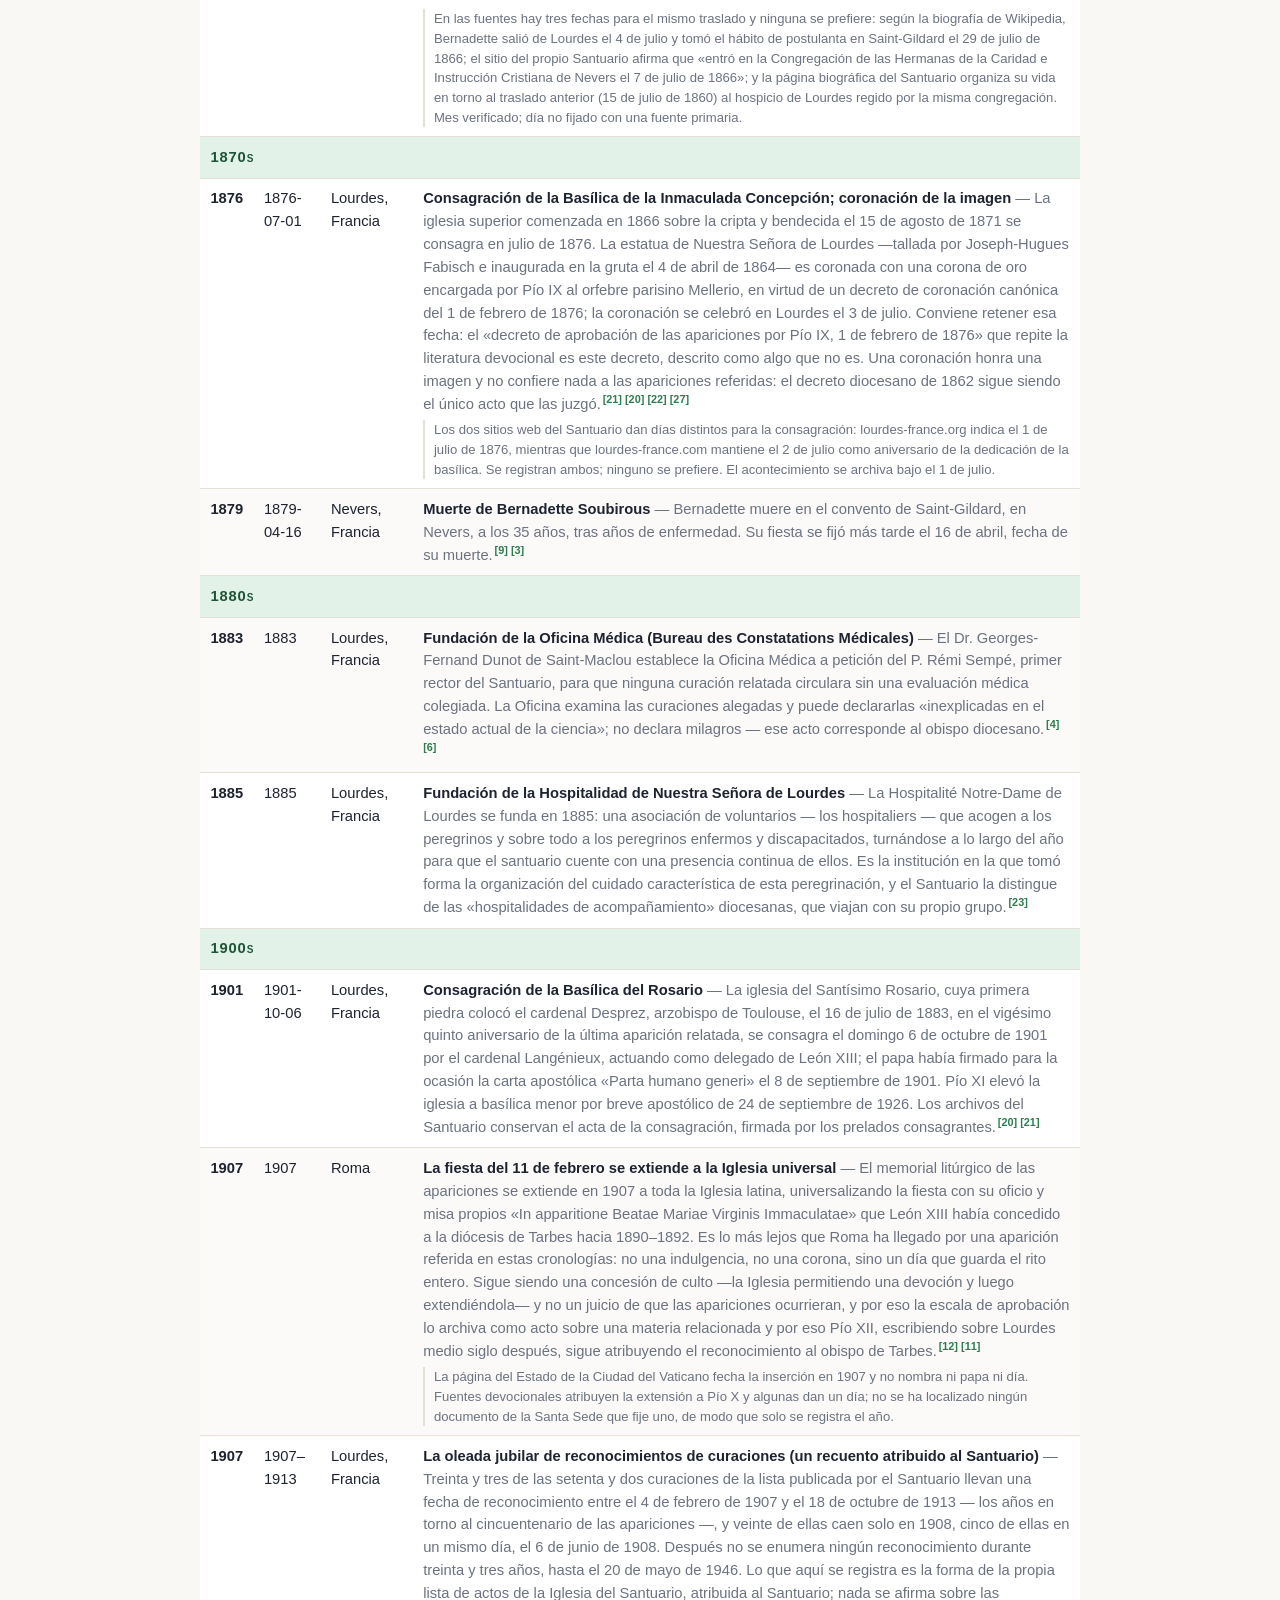
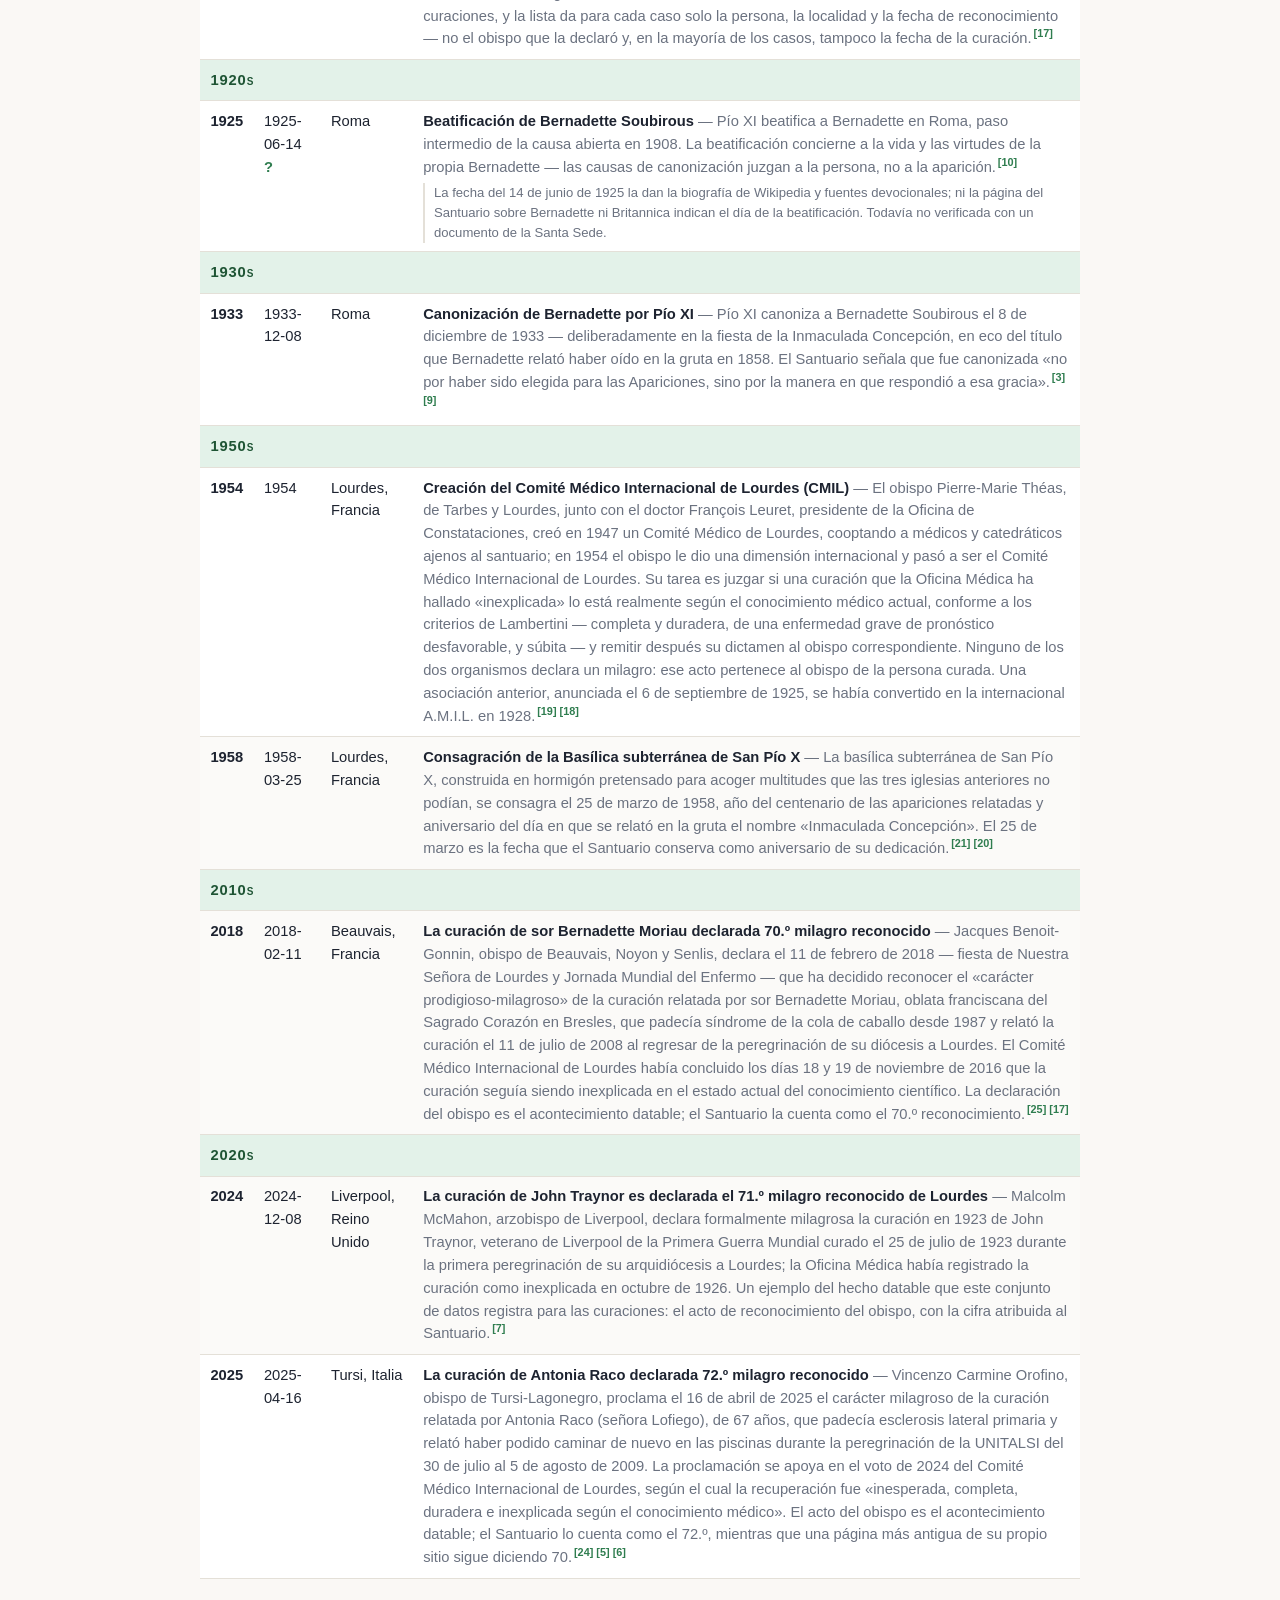
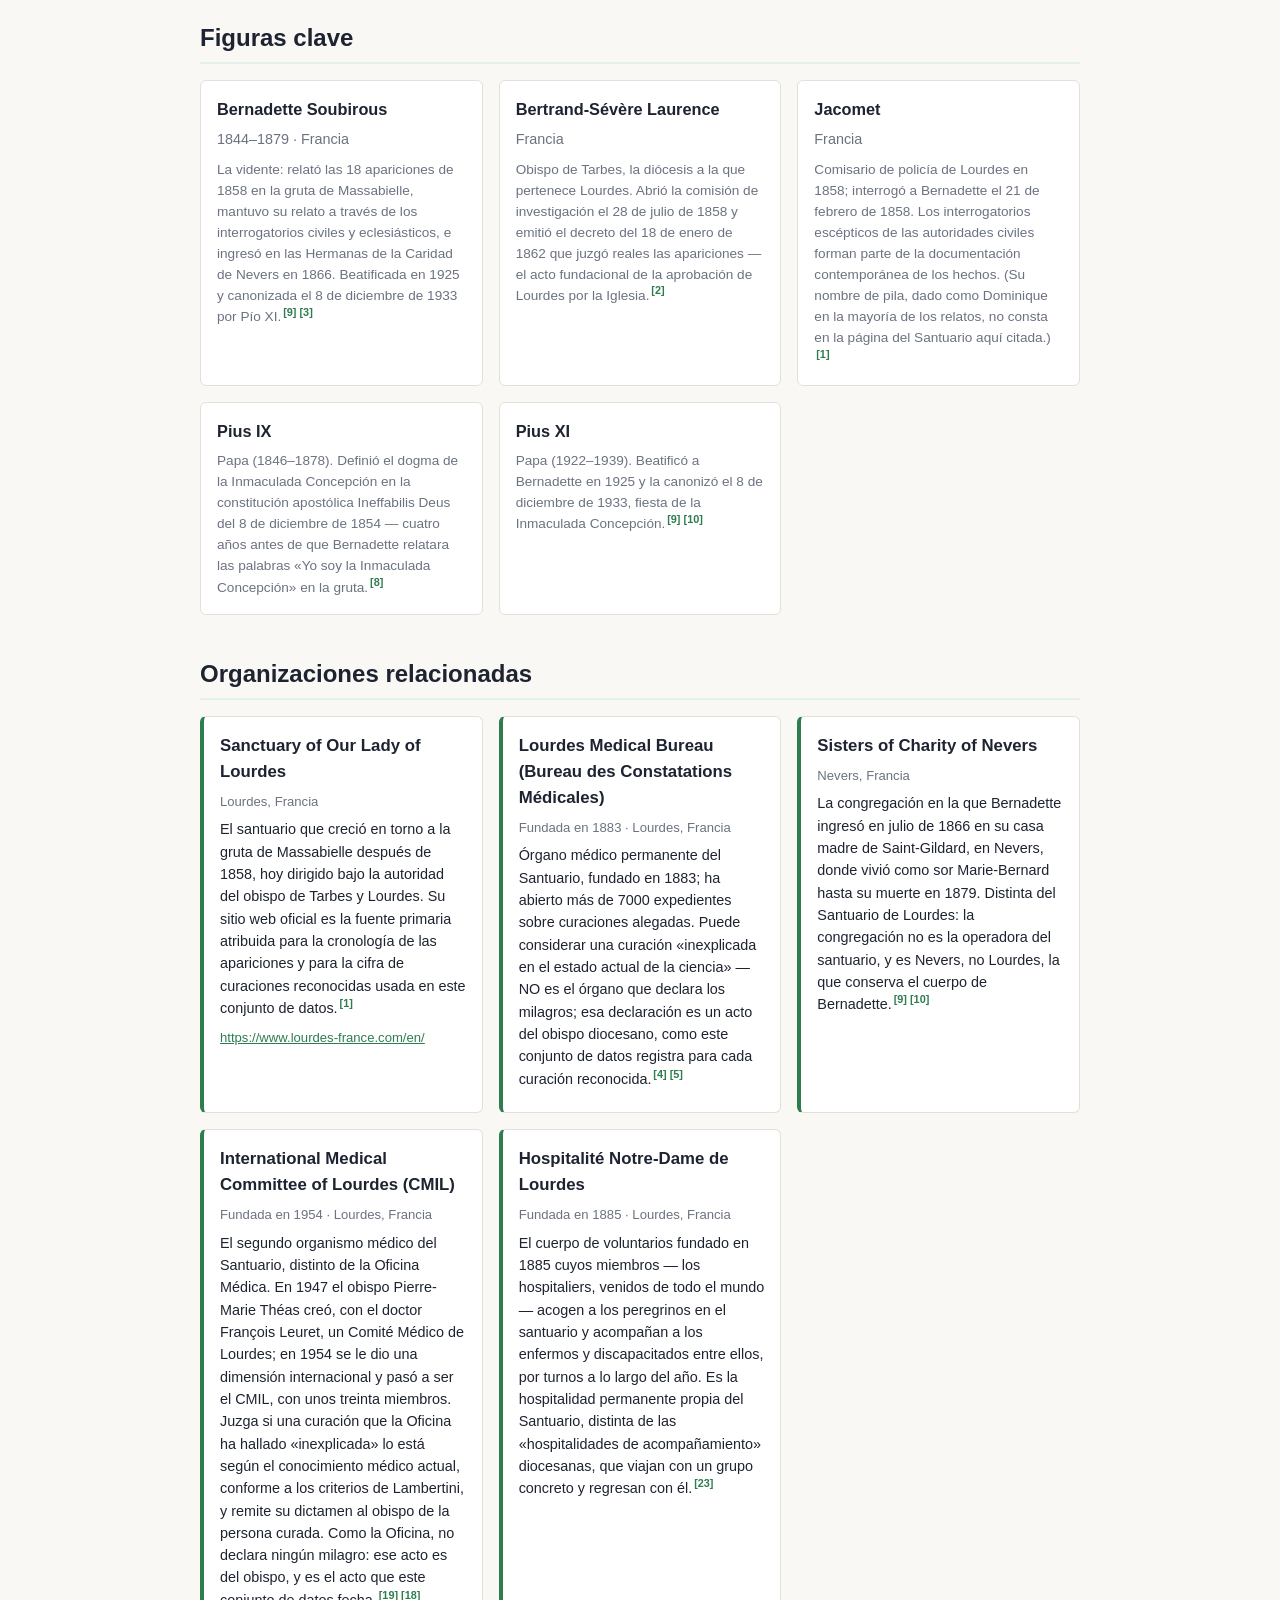
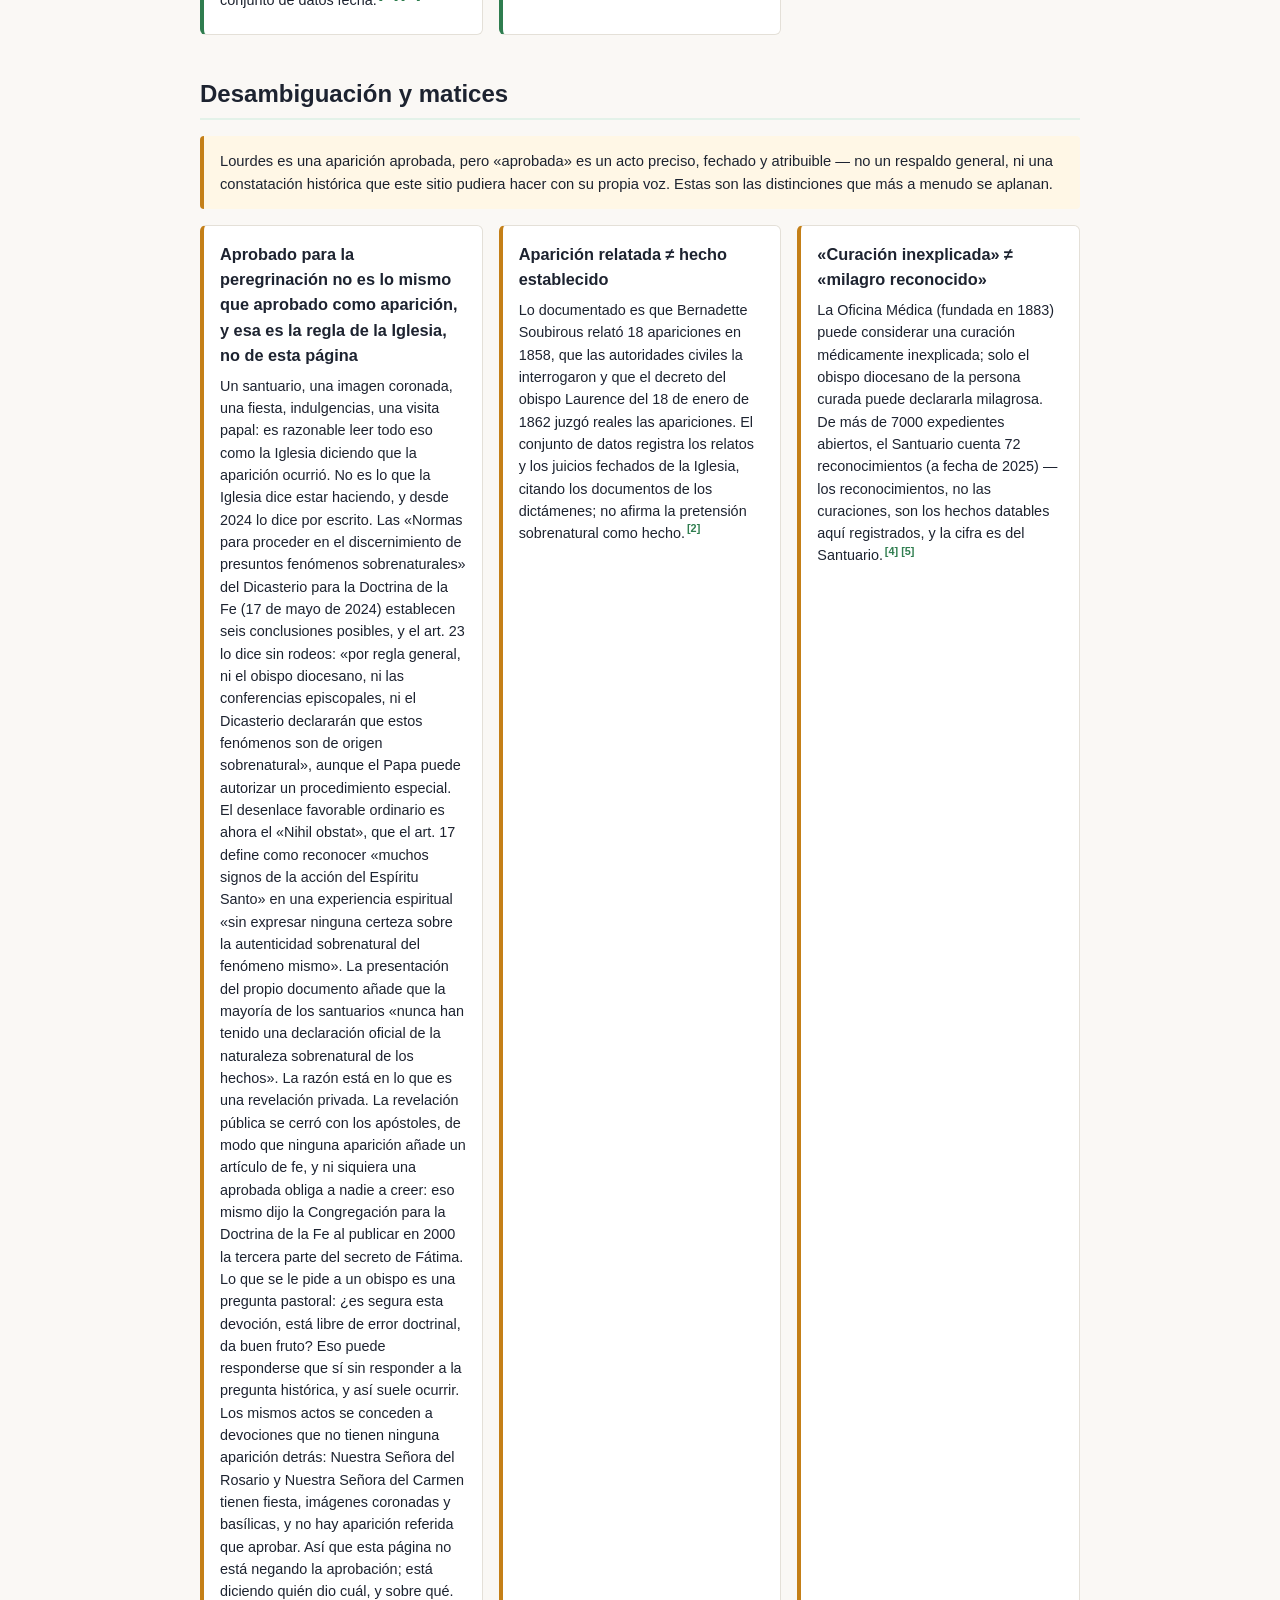
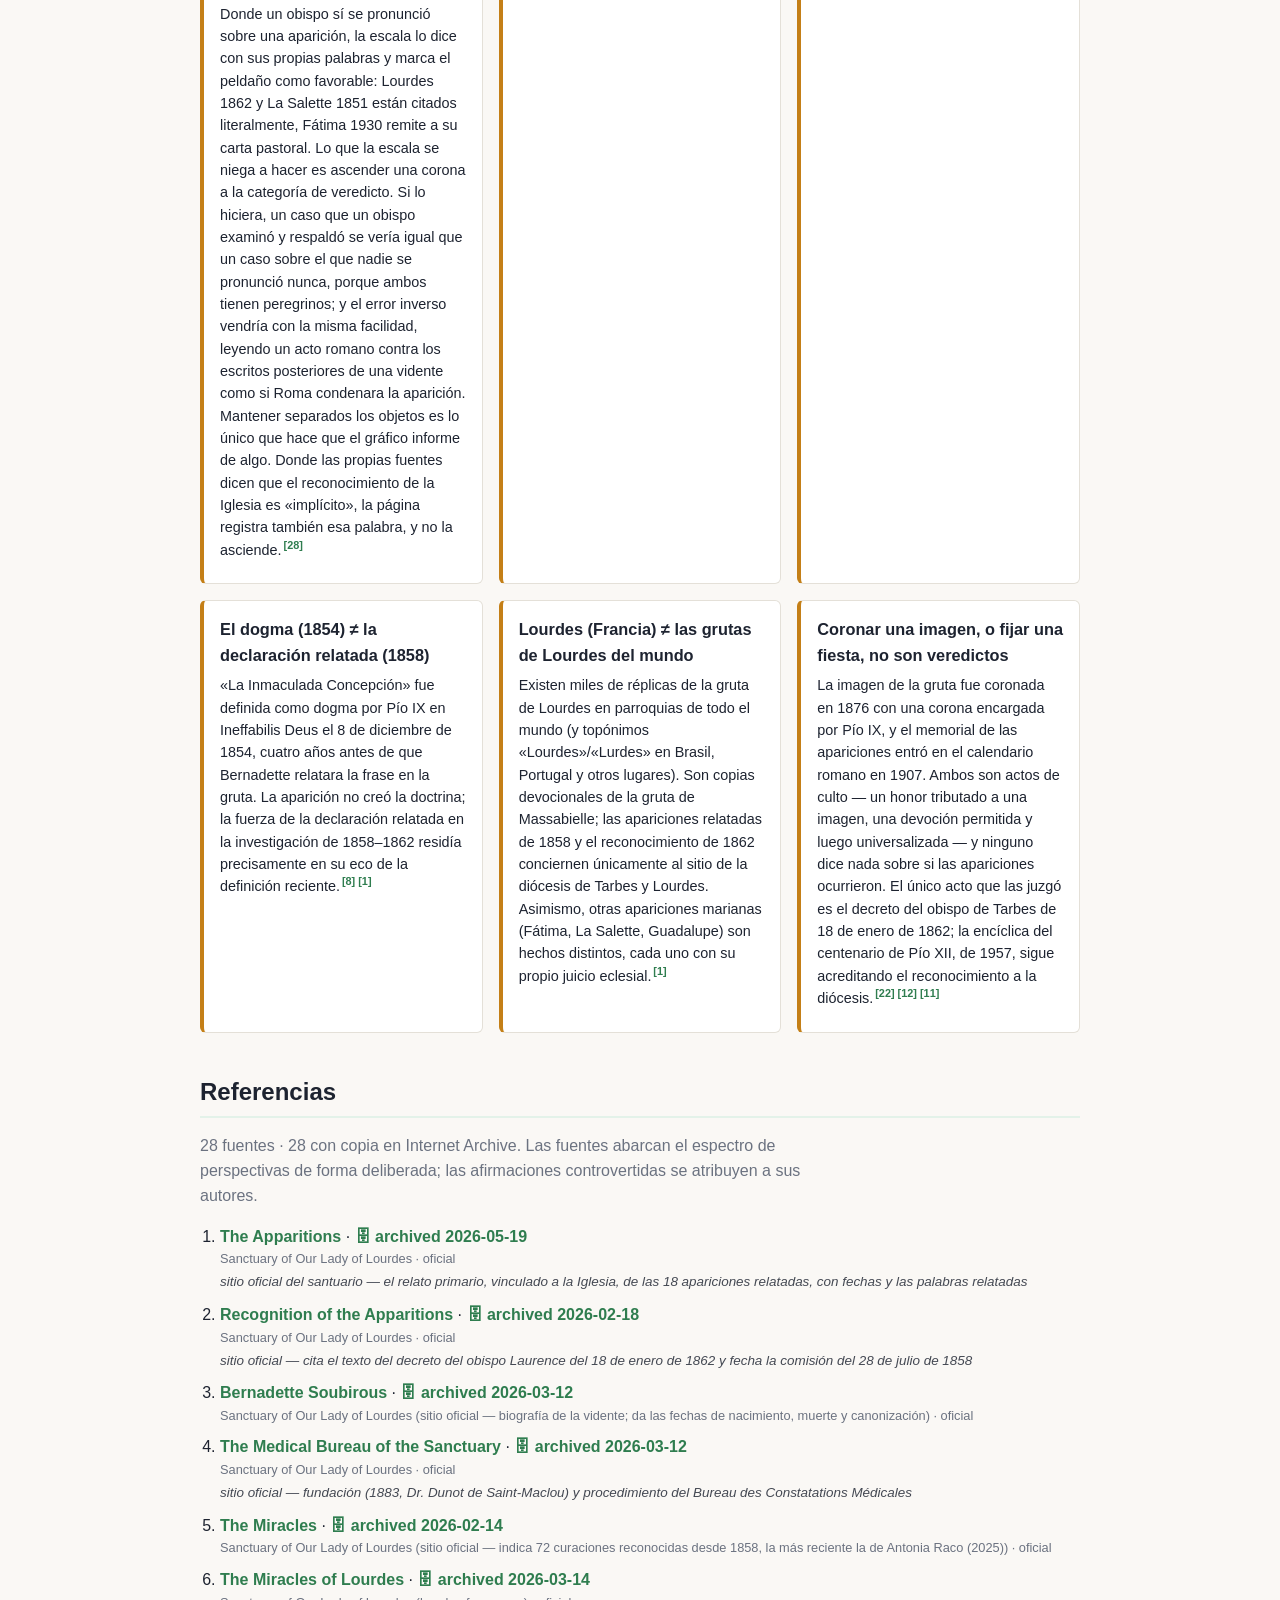
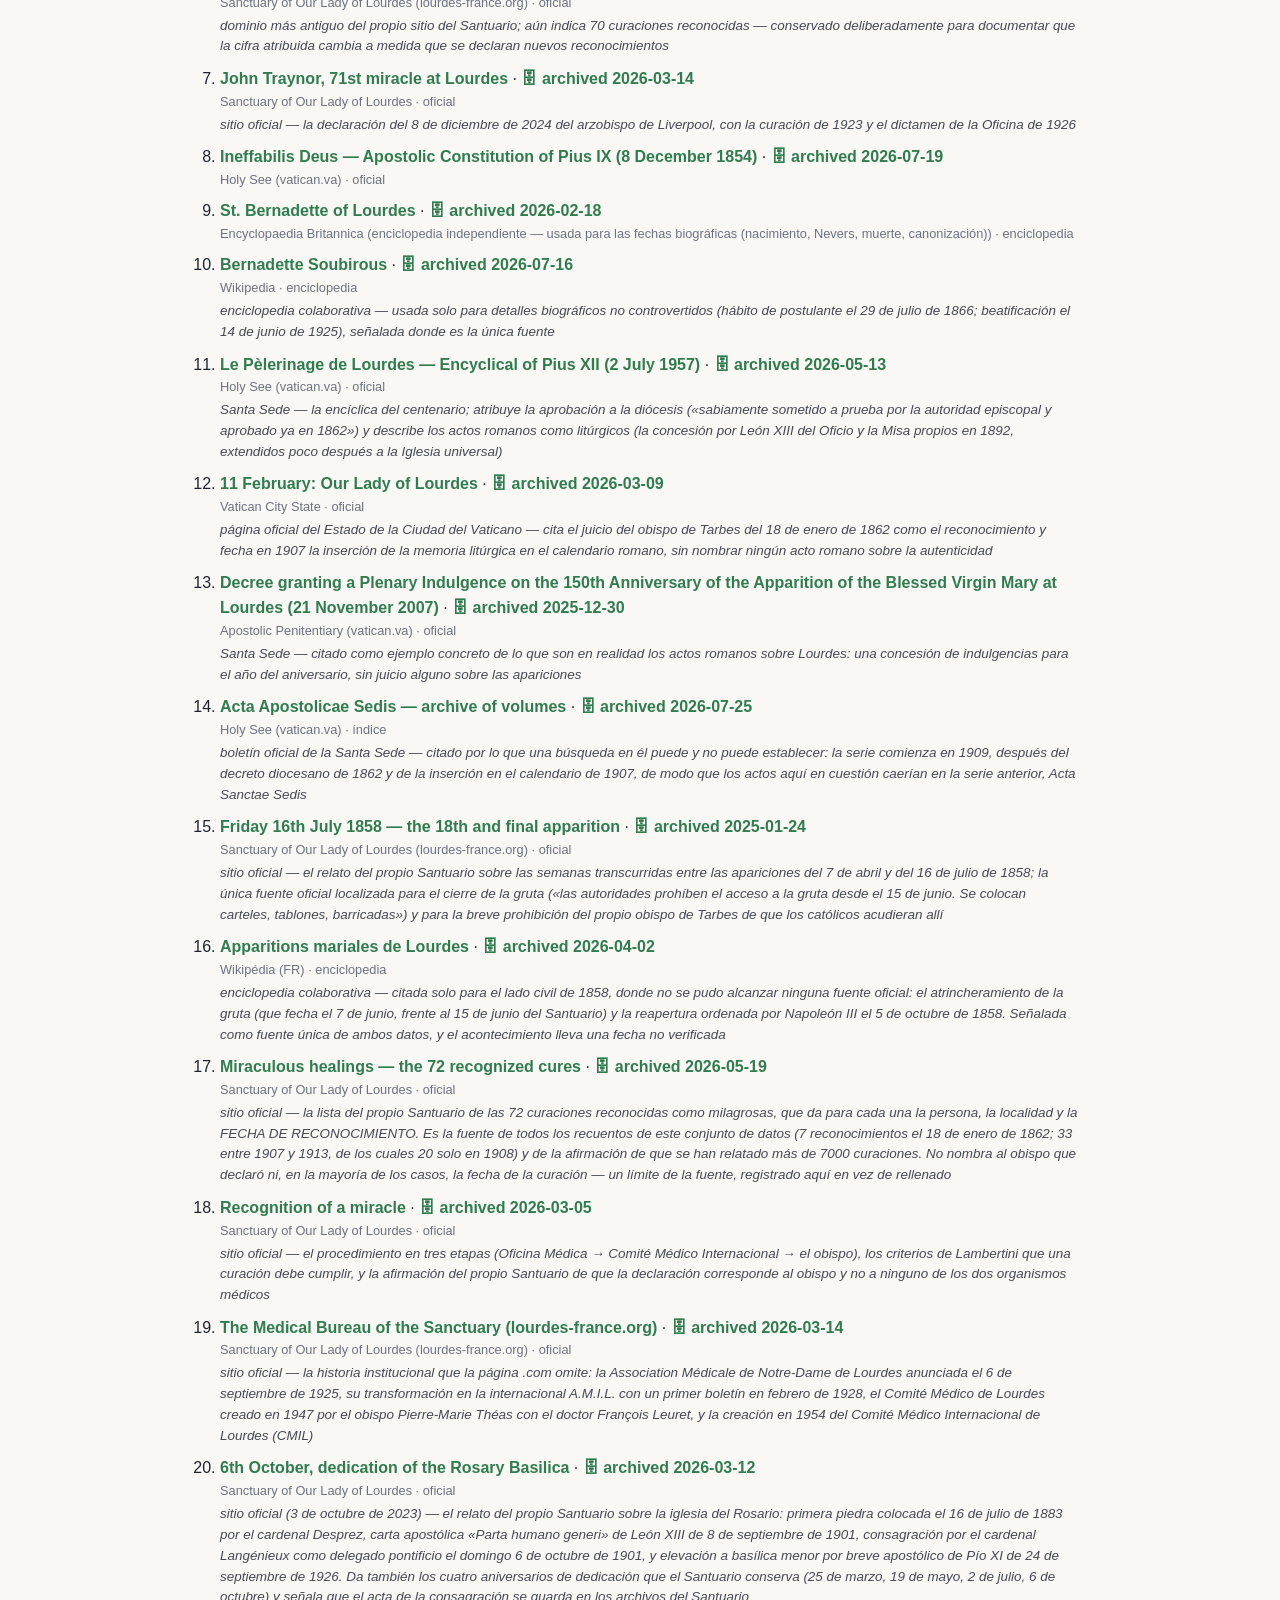
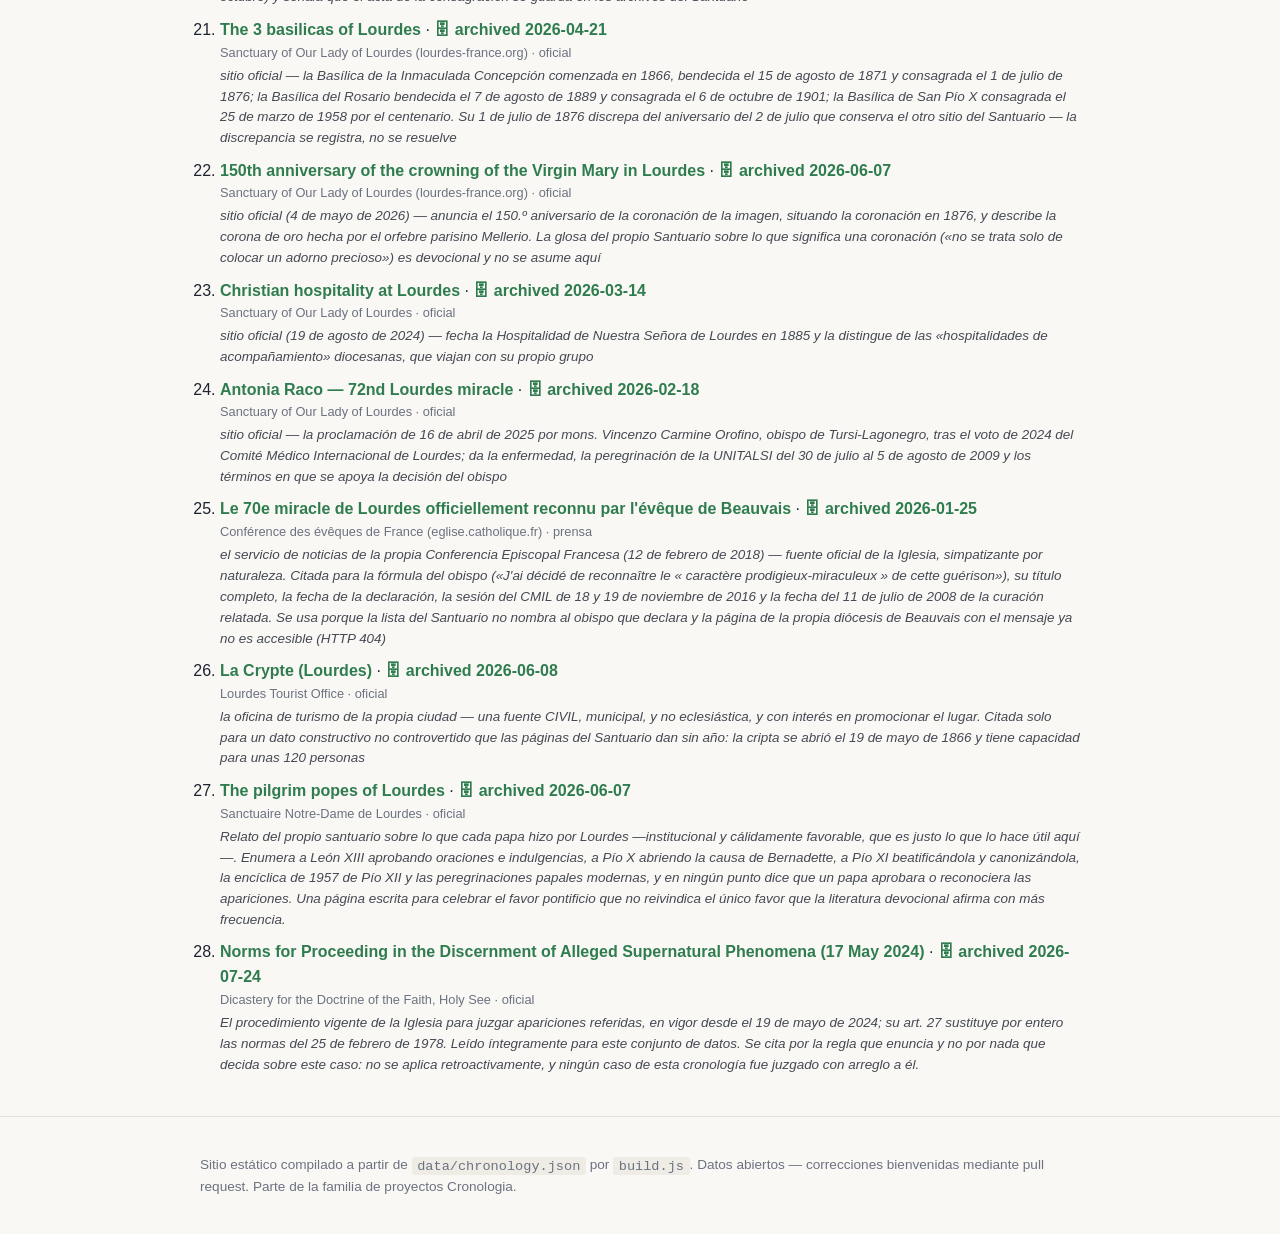
==== commit ab9ad1fa: "Wayback: refresh data/archives.json (scheduled preservation run)" ====
--- a/docs/es/index.html
+++ b/docs/es/index.html
@@ -508,142 +508,142 @@
 
     <section id="references">
       <h2>Referencias</h2>
-      <p class="section-intro">28 fuentes. Las fuentes abarcan el
+      <p class="section-intro">28 fuentes · 28 con copia en Internet Archive. Las fuentes abarcan el
       espectro de perspectivas de forma deliberada; las afirmaciones controvertidas se atribuyen a sus autores.</p>
       <ol class="references">
         <li id="ref-1">
-          <a href="https://www.lourdes-france.com/en/the-apparitions/" rel="noopener noreferrer" target="_blank">The Apparitions</a>
+          <a href="https://www.lourdes-france.com/en/the-apparitions/" rel="noopener noreferrer" target="_blank">The Apparitions</a> · <a class="archive-link" href="https://web.archive.org/web/20260519222921/https://www.lourdes-france.com/en/the-apparitions/" rel="noopener noreferrer" target="_blank">🗄 archived 2026-05-19</a>
           <span class="ref-meta">Sanctuary of Our Lady of Lourdes · oficial</span>
           <span class="ref-note">sitio oficial del santuario — el relato primario, vinculado a la Iglesia, de las 18 apariciones relatadas, con fechas y las palabras relatadas</span>
         </li>
         <li id="ref-2">
-          <a href="https://www.lourdes-france.com/en/recognition-of-the-apparitions/" rel="noopener noreferrer" target="_blank">Recognition of the Apparitions</a>
+          <a href="https://www.lourdes-france.com/en/recognition-of-the-apparitions/" rel="noopener noreferrer" target="_blank">Recognition of the Apparitions</a> · <a class="archive-link" href="https://web.archive.org/web/20260218033057/https://www.lourdes-france.com/en/recognition-of-the-apparitions/" rel="noopener noreferrer" target="_blank">🗄 archived 2026-02-18</a>
           <span class="ref-meta">Sanctuary of Our Lady of Lourdes · oficial</span>
           <span class="ref-note">sitio oficial — cita el texto del decreto del obispo Laurence del 18 de enero de 1862 y fecha la comisión del 28 de julio de 1858</span>
         </li>
         <li id="ref-3">
-          <a href="https://www.lourdes-france.com/en/bernadette-soubirous/" rel="noopener noreferrer" target="_blank">Bernadette Soubirous</a>
+          <a href="https://www.lourdes-france.com/en/bernadette-soubirous/" rel="noopener noreferrer" target="_blank">Bernadette Soubirous</a> · <a class="archive-link" href="https://web.archive.org/web/20260312114138/https://www.lourdes-france.com/en/bernadette-soubirous/" rel="noopener noreferrer" target="_blank">🗄 archived 2026-03-12</a>
           <span class="ref-meta">Sanctuary of Our Lady of Lourdes (sitio oficial — biografía de la vidente; da las fechas de nacimiento, muerte y canonización) · oficial</span>
         </li>
         <li id="ref-4">
-          <a href="https://www.lourdes-france.com/en/the-medical-bureau-of-the-sanctuary/" rel="noopener noreferrer" target="_blank">The Medical Bureau of the Sanctuary</a>
+          <a href="https://www.lourdes-france.com/en/the-medical-bureau-of-the-sanctuary/" rel="noopener noreferrer" target="_blank">The Medical Bureau of the Sanctuary</a> · <a class="archive-link" href="https://web.archive.org/web/20260312115105/https://www.lourdes-france.com/en/the-medical-bureau-of-the-sanctuary/" rel="noopener noreferrer" target="_blank">🗄 archived 2026-03-12</a>
           <span class="ref-meta">Sanctuary of Our Lady of Lourdes · oficial</span>
           <span class="ref-note">sitio oficial — fundación (1883, Dr. Dunot de Saint-Maclou) y procedimiento del Bureau des Constatations Médicales</span>
         </li>
         <li id="ref-5">
-          <a href="https://www.lourdes-france.com/en/day-pilgrims/the-miracles/" rel="noopener noreferrer" target="_blank">The Miracles</a>
+          <a href="https://www.lourdes-france.com/en/day-pilgrims/the-miracles/" rel="noopener noreferrer" target="_blank">The Miracles</a> · <a class="archive-link" href="https://web.archive.org/web/20260214161952/https://www.lourdes-france.com/en/day-pilgrims/the-miracles/" rel="noopener noreferrer" target="_blank">🗄 archived 2026-02-14</a>
           <span class="ref-meta">Sanctuary of Our Lady of Lourdes (sitio oficial — indica 72 curaciones reconocidas desde 1858, la más reciente la de Antonia Raco (2025)) · oficial</span>
         </li>
         <li id="ref-6">
-          <a href="https://www.lourdes-france.org/en/the-miracles-of-lourdes/" rel="noopener noreferrer" target="_blank">The Miracles of Lourdes</a>
+          <a href="https://www.lourdes-france.org/en/the-miracles-of-lourdes/" rel="noopener noreferrer" target="_blank">The Miracles of Lourdes</a> · <a class="archive-link" href="https://web.archive.org/web/20260314101021/https://www.lourdes-france.org/en/the-miracles-of-lourdes/" rel="noopener noreferrer" target="_blank">🗄 archived 2026-03-14</a>
           <span class="ref-meta">Sanctuary of Our Lady of Lourdes (lourdes-france.org) · oficial</span>
           <span class="ref-note">dominio más antiguo del propio sitio del Santuario; aún indica 70 curaciones reconocidas — conservado deliberadamente para documentar que la cifra atribuida cambia a medida que se declaran nuevos reconocimientos</span>
         </li>
         <li id="ref-7">
-          <a href="https://www.lourdes-france.com/en/john-traynor-71st-miracle-at-lourdes/" rel="noopener noreferrer" target="_blank">John Traynor, 71st miracle at Lourdes</a>
+          <a href="https://www.lourdes-france.com/en/john-traynor-71st-miracle-at-lourdes/" rel="noopener noreferrer" target="_blank">John Traynor, 71st miracle at Lourdes</a> · <a class="archive-link" href="https://web.archive.org/web/20260314193307/https://www.lourdes-france.com/en/john-traynor-71st-miracle-at-lourdes/" rel="noopener noreferrer" target="_blank">🗄 archived 2026-03-14</a>
           <span class="ref-meta">Sanctuary of Our Lady of Lourdes · oficial</span>
           <span class="ref-note">sitio oficial — la declaración del 8 de diciembre de 2024 del arzobispo de Liverpool, con la curación de 1923 y el dictamen de la Oficina de 1926</span>
         </li>
         <li id="ref-8">
-          <a href="https://www.vatican.va/content/pius-ix/en/documents/18541208-costituzione-apostolica-ineffabilis-deus.html" rel="noopener noreferrer" target="_blank">Ineffabilis Deus — Apostolic Constitution of Pius IX (8 December 1854)</a>
+          <a href="https://www.vatican.va/content/pius-ix/en/documents/18541208-costituzione-apostolica-ineffabilis-deus.html" rel="noopener noreferrer" target="_blank">Ineffabilis Deus — Apostolic Constitution of Pius IX (8 December 1854)</a> · <a class="archive-link" href="https://web.archive.org/web/20260719132954/https://www.vatican.va/content/pius-ix/en/documents/18541208-costituzione-apostolica-ineffabilis-deus.html" rel="noopener noreferrer" target="_blank">🗄 archived 2026-07-19</a>
           <span class="ref-meta">Holy See (vatican.va) · oficial</span>
         </li>
         <li id="ref-9">
-          <a href="https://www.britannica.com/biography/Saint-Bernadette-of-Lourdes" rel="noopener noreferrer" target="_blank">St. Bernadette of Lourdes</a>
+          <a href="https://www.britannica.com/biography/Saint-Bernadette-of-Lourdes" rel="noopener noreferrer" target="_blank">St. Bernadette of Lourdes</a> · <a class="archive-link" href="https://web.archive.org/web/20260218094244/https://www.britannica.com/biography/Saint-Bernadette-of-Lourdes" rel="noopener noreferrer" target="_blank">🗄 archived 2026-02-18</a>
           <span class="ref-meta">Encyclopaedia Britannica (enciclopedia independiente — usada para las fechas biográficas (nacimiento, Nevers, muerte, canonización)) · enciclopedia</span>
         </li>
         <li id="ref-10">
-          <a href="https://en.wikipedia.org/wiki/Bernadette_Soubirous" rel="noopener noreferrer" target="_blank">Bernadette Soubirous</a>
+          <a href="https://en.wikipedia.org/wiki/Bernadette_Soubirous" rel="noopener noreferrer" target="_blank">Bernadette Soubirous</a> · <a class="archive-link" href="https://web.archive.org/web/20260716050430/https://en.wikipedia.org/wiki/Bernadette_Soubirous" rel="noopener noreferrer" target="_blank">🗄 archived 2026-07-16</a>
           <span class="ref-meta">Wikipedia · enciclopedia</span>
           <span class="ref-note">enciclopedia colaborativa — usada solo para detalles biográficos no controvertidos (hábito de postulante el 29 de julio de 1866; beatificación el 14 de junio de 1925), señalada donde es la única fuente</span>
         </li>
         <li id="ref-11">
-          <a href="https://www.vatican.va/content/pius-xii/en/encyclicals/documents/hf_p-xii_enc_02071957_le-pelerinage-de-lourdes.html" rel="noopener noreferrer" target="_blank">Le Pèlerinage de Lourdes — Encyclical of Pius XII (2 July 1957)</a>
+          <a href="https://www.vatican.va/content/pius-xii/en/encyclicals/documents/hf_p-xii_enc_02071957_le-pelerinage-de-lourdes.html" rel="noopener noreferrer" target="_blank">Le Pèlerinage de Lourdes — Encyclical of Pius XII (2 July 1957)</a> · <a class="archive-link" href="https://web.archive.org/web/20260513131737/https://www.vatican.va/content/pius-xii/en/encyclicals/documents/hf_p-xii_enc_02071957_le-pelerinage-de-lourdes.html" rel="noopener noreferrer" target="_blank">🗄 archived 2026-05-13</a>
           <span class="ref-meta">Holy See (vatican.va) · oficial</span>
           <span class="ref-note">Santa Sede — la encíclica del centenario; atribuye la aprobación a la diócesis («sabiamente sometido a prueba por la autoridad episcopal y aprobado ya en 1862») y describe los actos romanos como litúrgicos (la concesión por León XIII del Oficio y la Misa propios en 1892, extendidos poco después a la Iglesia universal)</span>
         </li>
         <li id="ref-12">
-          <a href="https://www.vaticanstate.va/en/state-and-government/general-informations/saint-of-the-day/1478-11-february-our-lady-of-lourdes.html" rel="noopener noreferrer" target="_blank">11 February: Our Lady of Lourdes</a>
+          <a href="https://www.vaticanstate.va/en/state-and-government/general-informations/saint-of-the-day/1478-11-february-our-lady-of-lourdes.html" rel="noopener noreferrer" target="_blank">11 February: Our Lady of Lourdes</a> · <a class="archive-link" href="https://web.archive.org/web/20260309093722/https://www.vaticanstate.va/en/state-and-government/general-informations/saint-of-the-day/1478-11-february-our-lady-of-lourdes.html" rel="noopener noreferrer" target="_blank">🗄 archived 2026-03-09</a>
           <span class="ref-meta">Vatican City State · oficial</span>
           <span class="ref-note">página oficial del Estado de la Ciudad del Vaticano — cita el juicio del obispo de Tarbes del 18 de enero de 1862 como el reconocimiento y fecha en 1907 la inserción de la memoria litúrgica en el calendario romano, sin nombrar ningún acto romano sobre la autenticidad</span>
         </li>
         <li id="ref-13">
-          <a href="https://www.vatican.va/roman_curia/tribunals/apost_penit/documents/rc_trib_appen_doc_20071121_decreto-lourdes_en.html" rel="noopener noreferrer" target="_blank">Decree granting a Plenary Indulgence on the 150th Anniversary of the Apparition of the Blessed Virgin Mary at Lourdes (21 November 2007)</a>
+          <a href="https://www.vatican.va/roman_curia/tribunals/apost_penit/documents/rc_trib_appen_doc_20071121_decreto-lourdes_en.html" rel="noopener noreferrer" target="_blank">Decree granting a Plenary Indulgence on the 150th Anniversary of the Apparition of the Blessed Virgin Mary at Lourdes (21 November 2007)</a> · <a class="archive-link" href="https://web.archive.org/web/20251230141020/https://www.vatican.va/roman_curia/tribunals/apost_penit/documents/rc_trib_appen_doc_20071121_decreto-lourdes_en.html" rel="noopener noreferrer" target="_blank">🗄 archived 2025-12-30</a>
           <span class="ref-meta">Apostolic Penitentiary (vatican.va) · oficial</span>
           <span class="ref-note">Santa Sede — citado como ejemplo concreto de lo que son en realidad los actos romanos sobre Lourdes: una concesión de indulgencias para el año del aniversario, sin juicio alguno sobre las apariciones</span>
         </li>
         <li id="ref-14">
-          <a href="https://www.vatican.va/archive/aas/index_sp.htm" rel="noopener noreferrer" target="_blank">Acta Apostolicae Sedis — archive of volumes</a>
+          <a href="https://www.vatican.va/archive/aas/index_sp.htm" rel="noopener noreferrer" target="_blank">Acta Apostolicae Sedis — archive of volumes</a> · <a class="archive-link" href="https://web.archive.org/web/20260725154604/https://www.vatican.va/archive/aas/index_sp.htm" rel="noopener noreferrer" target="_blank">🗄 archived 2026-07-25</a>
           <span class="ref-meta">Holy See (vatican.va) · índice</span>
           <span class="ref-note">boletín oficial de la Santa Sede — citado por lo que una búsqueda en él puede y no puede establecer: la serie comienza en 1909, después del decreto diocesano de 1862 y de la inserción en el calendario de 1907, de modo que los actos aquí en cuestión caerían en la serie anterior, Acta Sanctae Sedis</span>
         </li>
         <li id="ref-15">
-          <a href="https://www.lourdes-france.org/en/expliquez-moi-les-apparitions/" rel="noopener noreferrer" target="_blank">Friday 16th July 1858 — the 18th and final apparition</a>
+          <a href="https://www.lourdes-france.org/en/expliquez-moi-les-apparitions/" rel="noopener noreferrer" target="_blank">Friday 16th July 1858 — the 18th and final apparition</a> · <a class="archive-link" href="https://web.archive.org/web/20250124041155/https://www.lourdes-france.org/en/expliquez-moi-les-apparitions/" rel="noopener noreferrer" target="_blank">🗄 archived 2025-01-24</a>
           <span class="ref-meta">Sanctuary of Our Lady of Lourdes (lourdes-france.org) · oficial</span>
           <span class="ref-note">sitio oficial — el relato del propio Santuario sobre las semanas transcurridas entre las apariciones del 7 de abril y del 16 de julio de 1858; la única fuente oficial localizada para el cierre de la gruta («las autoridades prohíben el acceso a la gruta desde el 15 de junio. Se colocan carteles, tablones, barricadas») y para la breve prohibición del propio obispo de Tarbes de que los católicos acudieran allí</span>
         </li>
         <li id="ref-16">
-          <a href="https://fr.wikipedia.org/wiki/Apparitions_mariales_de_Lourdes" rel="noopener noreferrer" target="_blank">Apparitions mariales de Lourdes</a>
+          <a href="https://fr.wikipedia.org/wiki/Apparitions_mariales_de_Lourdes" rel="noopener noreferrer" target="_blank">Apparitions mariales de Lourdes</a> · <a class="archive-link" href="https://web.archive.org/web/20260402140450/https://fr.wikipedia.org/wiki/Apparitions_mariales_de_Lourdes" rel="noopener noreferrer" target="_blank">🗄 archived 2026-04-02</a>
           <span class="ref-meta">Wikipédia (FR) · enciclopedia</span>
           <span class="ref-note">enciclopedia colaborativa — citada solo para el lado civil de 1858, donde no se pudo alcanzar ninguna fuente oficial: el atrincheramiento de la gruta (que fecha el 7 de junio, frente al 15 de junio del Santuario) y la reapertura ordenada por Napoleón III el 5 de octubre de 1858. Señalada como fuente única de ambos datos, y el acontecimiento lleva una fecha no verificada</span>
         </li>
         <li id="ref-17">
-          <a href="https://www.lourdes-france.com/en/miraculous-healings/" rel="noopener noreferrer" target="_blank">Miraculous healings — the 72 recognized cures</a>
+          <a href="https://www.lourdes-france.com/en/miraculous-healings/" rel="noopener noreferrer" target="_blank">Miraculous healings — the 72 recognized cures</a> · <a class="archive-link" href="https://web.archive.org/web/20260519223624/https://www.lourdes-france.com/en/miraculous-healings/" rel="noopener noreferrer" target="_blank">🗄 archived 2026-05-19</a>
           <span class="ref-meta">Sanctuary of Our Lady of Lourdes · oficial</span>
           <span class="ref-note">sitio oficial — la lista del propio Santuario de las 72 curaciones reconocidas como milagrosas, que da para cada una la persona, la localidad y la FECHA DE RECONOCIMIENTO. Es la fuente de todos los recuentos de este conjunto de datos (7 reconocimientos el 18 de enero de 1862; 33 entre 1907 y 1913, de los cuales 20 solo en 1908) y de la afirmación de que se han relatado más de 7000 curaciones. No nombra al obispo que declaró ni, en la mayoría de los casos, la fecha de la curación — un límite de la fuente, registrado aquí en vez de rellenado</span>
         </li>
         <li id="ref-18">
-          <a href="https://www.lourdes-france.com/en/recognition-of-a-miracle/" rel="noopener noreferrer" target="_blank">Recognition of a miracle</a>
+          <a href="https://www.lourdes-france.com/en/recognition-of-a-miracle/" rel="noopener noreferrer" target="_blank">Recognition of a miracle</a> · <a class="archive-link" href="https://web.archive.org/web/20260305042330/https://www.lourdes-france.com/en/recognition-of-a-miracle/" rel="noopener noreferrer" target="_blank">🗄 archived 2026-03-05</a>
           <span class="ref-meta">Sanctuary of Our Lady of Lourdes · oficial</span>
           <span class="ref-note">sitio oficial — el procedimiento en tres etapas (Oficina Médica → Comité Médico Internacional → el obispo), los criterios de Lambertini que una curación debe cumplir, y la afirmación del propio Santuario de que la declaración corresponde al obispo y no a ninguno de los dos organismos médicos</span>
         </li>
         <li id="ref-19">
-          <a href="https://www.lourdes-france.org/en/medical-bureau-sanctuary/" rel="noopener noreferrer" target="_blank">The Medical Bureau of the Sanctuary (lourdes-france.org)</a>
+          <a href="https://www.lourdes-france.org/en/medical-bureau-sanctuary/" rel="noopener noreferrer" target="_blank">The Medical Bureau of the Sanctuary (lourdes-france.org)</a> · <a class="archive-link" href="https://web.archive.org/web/20260314102359/https://www.lourdes-france.org/en/medical-bureau-sanctuary/" rel="noopener noreferrer" target="_blank">🗄 archived 2026-03-14</a>
           <span class="ref-meta">Sanctuary of Our Lady of Lourdes (lourdes-france.org) · oficial</span>
           <span class="ref-note">sitio oficial — la historia institucional que la página .com omite: la Association Médicale de Notre-Dame de Lourdes anunciada el 6 de septiembre de 1925, su transformación en la internacional A.M.I.L. con un primer boletín en febrero de 1928, el Comité Médico de Lourdes creado en 1947 por el obispo Pierre-Marie Théas con el doctor François Leuret, y la creación en 1954 del Comité Médico Internacional de Lourdes (CMIL)</span>
         </li>
         <li id="ref-20">
-          <a href="https://www.lourdes-france.com/en/6th-october-dedication-of-the-rosary-basilica/" rel="noopener noreferrer" target="_blank">6th October, dedication of the Rosary Basilica</a>
+          <a href="https://www.lourdes-france.com/en/6th-october-dedication-of-the-rosary-basilica/" rel="noopener noreferrer" target="_blank">6th October, dedication of the Rosary Basilica</a> · <a class="archive-link" href="https://web.archive.org/web/20260312102717/https://www.lourdes-france.com/en/6th-october-dedication-of-the-rosary-basilica/" rel="noopener noreferrer" target="_blank">🗄 archived 2026-03-12</a>
           <span class="ref-meta">Sanctuary of Our Lady of Lourdes · oficial</span>
           <span class="ref-note">sitio oficial (3 de octubre de 2023) — el relato del propio Santuario sobre la iglesia del Rosario: primera piedra colocada el 16 de julio de 1883 por el cardenal Desprez, carta apostólica «Parta humano generi» de León XIII de 8 de septiembre de 1901, consagración por el cardenal Langénieux como delegado pontificio el domingo 6 de octubre de 1901, y elevación a basílica menor por breve apostólico de Pío XI de 24 de septiembre de 1926. Da también los cuatro aniversarios de dedicación que el Santuario conserva (25 de marzo, 19 de mayo, 2 de julio, 6 de octubre) y señala que el acta de la consagración se guarda en los archivos del Santuario</span>
         </li>
         <li id="ref-21">
-          <a href="https://www.lourdes-france.org/en/the-3-basilicas-of-lourdes/" rel="noopener noreferrer" target="_blank">The 3 basilicas of Lourdes</a>
+          <a href="https://www.lourdes-france.org/en/the-3-basilicas-of-lourdes/" rel="noopener noreferrer" target="_blank">The 3 basilicas of Lourdes</a> · <a class="archive-link" href="https://web.archive.org/web/20260421170732/https://www.lourdes-france.org/en/the-3-basilicas-of-lourdes/" rel="noopener noreferrer" target="_blank">🗄 archived 2026-04-21</a>
           <span class="ref-meta">Sanctuary of Our Lady of Lourdes (lourdes-france.org) · oficial</span>
           <span class="ref-note">sitio oficial — la Basílica de la Inmaculada Concepción comenzada en 1866, bendecida el 15 de agosto de 1871 y consagrada el 1 de julio de 1876; la Basílica del Rosario bendecida el 7 de agosto de 1889 y consagrada el 6 de octubre de 1901; la Basílica de San Pío X consagrada el 25 de marzo de 1958 por el centenario. Su 1 de julio de 1876 discrepa del aniversario del 2 de julio que conserva el otro sitio del Santuario — la discrepancia se registra, no se resuelve</span>
         </li>
         <li id="ref-22">
-          <a href="https://www.lourdes-france.org/en/150-ans-du-couronnement-de-la-vierge-marie-a-lourdes/" rel="noopener noreferrer" target="_blank">150th anniversary of the crowning of the Virgin Mary in Lourdes</a>
+          <a href="https://www.lourdes-france.org/en/150-ans-du-couronnement-de-la-vierge-marie-a-lourdes/" rel="noopener noreferrer" target="_blank">150th anniversary of the crowning of the Virgin Mary in Lourdes</a> · <a class="archive-link" href="https://web.archive.org/web/20260607175746/https://www.lourdes-france.org/en/150-ans-du-couronnement-de-la-vierge-marie-a-lourdes/" rel="noopener noreferrer" target="_blank">🗄 archived 2026-06-07</a>
           <span class="ref-meta">Sanctuary of Our Lady of Lourdes (lourdes-france.org) · oficial</span>
           <span class="ref-note">sitio oficial (4 de mayo de 2026) — anuncia el 150.º aniversario de la coronación de la imagen, situando la coronación en 1876, y describe la corona de oro hecha por el orfebre parisino Mellerio. La glosa del propio Santuario sobre lo que significa una coronación («no se trata solo de colocar un adorno precioso») es devocional y no se asume aquí</span>
         </li>
         <li id="ref-23">
-          <a href="https://www.lourdes-france.com/en/christian-hospitality-at-lourdes/" rel="noopener noreferrer" target="_blank">Christian hospitality at Lourdes</a>
+          <a href="https://www.lourdes-france.com/en/christian-hospitality-at-lourdes/" rel="noopener noreferrer" target="_blank">Christian hospitality at Lourdes</a> · <a class="archive-link" href="https://web.archive.org/web/20260314203411/https://www.lourdes-france.com/en/christian-hospitality-at-lourdes/" rel="noopener noreferrer" target="_blank">🗄 archived 2026-03-14</a>
           <span class="ref-meta">Sanctuary of Our Lady of Lourdes · oficial</span>
           <span class="ref-note">sitio oficial (19 de agosto de 2024) — fecha la Hospitalidad de Nuestra Señora de Lourdes en 1885 y la distingue de las «hospitalidades de acompañamiento» diocesanas, que viajan con su propio grupo</span>
         </li>
         <li id="ref-24">
-          <a href="https://www.lourdes-france.com/en/antonietta-raco-72nd-lourdes-miracle/" rel="noopener noreferrer" target="_blank">Antonia Raco — 72nd Lourdes miracle</a>
+          <a href="https://www.lourdes-france.com/en/antonietta-raco-72nd-lourdes-miracle/" rel="noopener noreferrer" target="_blank">Antonia Raco — 72nd Lourdes miracle</a> · <a class="archive-link" href="https://web.archive.org/web/20260218022317/https://www.lourdes-france.com/en/antonietta-raco-72nd-lourdes-miracle/" rel="noopener noreferrer" target="_blank">🗄 archived 2026-02-18</a>
           <span class="ref-meta">Sanctuary of Our Lady of Lourdes · oficial</span>
           <span class="ref-note">sitio oficial — la proclamación de 16 de abril de 2025 por mons. Vincenzo Carmine Orofino, obispo de Tursi-Lagonegro, tras el voto de 2024 del Comité Médico Internacional de Lourdes; da la enfermedad, la peregrinación de la UNITALSI del 30 de julio al 5 de agosto de 2009 y los términos en que se apoya la decisión del obispo</span>
         </li>
         <li id="ref-25">
-          <a href="https://eglise.catholique.fr/actualites/452640-70e-miracle-de-lourdes-officiellement-reconnu-leveque-de-beauvais/" rel="noopener noreferrer" target="_blank">Le 70e miracle de Lourdes officiellement reconnu par l&#39;évêque de Beauvais</a>
+          <a href="https://eglise.catholique.fr/actualites/452640-70e-miracle-de-lourdes-officiellement-reconnu-leveque-de-beauvais/" rel="noopener noreferrer" target="_blank">Le 70e miracle de Lourdes officiellement reconnu par l&#39;évêque de Beauvais</a> · <a class="archive-link" href="https://web.archive.org/web/20260125114923/https://eglise.catholique.fr/actualites/452640-70e-miracle-de-lourdes-officiellement-reconnu-leveque-de-beauvais/" rel="noopener noreferrer" target="_blank">🗄 archived 2026-01-25</a>
           <span class="ref-meta">Conférence des évêques de France (eglise.catholique.fr) · prensa</span>
           <span class="ref-note">el servicio de noticias de la propia Conferencia Episcopal Francesa (12 de febrero de 2018) — fuente oficial de la Iglesia, simpatizante por naturaleza. Citada para la fórmula del obispo («J&#39;ai décidé de reconnaître le « caractère prodigieux-miraculeux » de cette guérison»), su título completo, la fecha de la declaración, la sesión del CMIL de 18 y 19 de noviembre de 2016 y la fecha del 11 de julio de 2008 de la curación relatada. Se usa porque la lista del Santuario no nombra al obispo que declara y la página de la propia diócesis de Beauvais con el mensaje ya no es accesible (HTTP 404)</span>
         </li>
         <li id="ref-26">
-          <a href="https://en.lourdes-infotourisme.com/offers/la-crypte-lourdes-en-3152402/" rel="noopener noreferrer" target="_blank">La Crypte (Lourdes)</a>
+          <a href="https://en.lourdes-infotourisme.com/offers/la-crypte-lourdes-en-3152402/" rel="noopener noreferrer" target="_blank">La Crypte (Lourdes)</a> · <a class="archive-link" href="https://web.archive.org/web/20260608235037/https://en.lourdes-infotourisme.com/offers/la-crypte-lourdes-en-3152402/" rel="noopener noreferrer" target="_blank">🗄 archived 2026-06-08</a>
           <span class="ref-meta">Lourdes Tourist Office · oficial</span>
           <span class="ref-note">la oficina de turismo de la propia ciudad — una fuente CIVIL, municipal, y no eclesiástica, y con interés en promocionar el lugar. Citada solo para un dato constructivo no controvertido que las páginas del Santuario dan sin año: la cripta se abrió el 19 de mayo de 1866 y tiene capacidad para unas 120 personas</span>
         </li>
         <li id="ref-27">
-          <a href="https://www.lourdes-france.org/en/pilgrims-pope-of-lourdes/" rel="noopener noreferrer" target="_blank">The pilgrim popes of Lourdes</a>
+          <a href="https://www.lourdes-france.org/en/pilgrims-pope-of-lourdes/" rel="noopener noreferrer" target="_blank">The pilgrim popes of Lourdes</a> · <a class="archive-link" href="https://web.archive.org/web/20260607162933/https://www.lourdes-france.org/en/pilgrims-pope-of-lourdes/" rel="noopener noreferrer" target="_blank">🗄 archived 2026-06-07</a>
           <span class="ref-meta">Sanctuaire Notre-Dame de Lourdes · oficial</span>
           <span class="ref-note">Relato del propio santuario sobre lo que cada papa hizo por Lourdes —institucional y cálidamente favorable, que es justo lo que lo hace útil aquí—. Enumera a León XIII aprobando oraciones e indulgencias, a Pío X abriendo la causa de Bernadette, a Pío XI beatificándola y canonizándola, la encíclica de 1957 de Pío XII y las peregrinaciones papales modernas, y en ningún punto dice que un papa aprobara o reconociera las apariciones. Una página escrita para celebrar el favor pontificio que no reivindica el único favor que la literatura devocional afirma con más frecuencia.</span>
         </li>
         <li id="ref-28">
-          <a href="https://www.vatican.va/roman_curia/congregations/cfaith/documents/rc_ddf_doc_20240517_norme-fenomeni-soprannaturali_en.html" rel="noopener noreferrer" target="_blank">Norms for Proceeding in the Discernment of Alleged Supernatural Phenomena (17 May 2024)</a>
+          <a href="https://www.vatican.va/roman_curia/congregations/cfaith/documents/rc_ddf_doc_20240517_norme-fenomeni-soprannaturali_en.html" rel="noopener noreferrer" target="_blank">Norms for Proceeding in the Discernment of Alleged Supernatural Phenomena (17 May 2024)</a> · <a class="archive-link" href="https://web.archive.org/web/20260724130748/https://www.vatican.va/roman_curia/congregations/cfaith/documents/rc_ddf_doc_20240517_norme-fenomeni-soprannaturali_en.html" rel="noopener noreferrer" target="_blank">🗄 archived 2026-07-24</a>
           <span class="ref-meta">Dicastery for the Doctrine of the Faith, Holy See · oficial</span>
           <span class="ref-note">El procedimiento vigente de la Iglesia para juzgar apariciones referidas, en vigor desde el 19 de mayo de 2024; su art. 27 sustituye por entero las normas del 25 de febrero de 1978. Leído íntegramente para este conjunto de datos. Se cita por la regla que enuncia y no por nada que decida sobre este caso: no se aplica retroactivamente, y ningún caso de esta cronología fue juzgado con arreglo a él.</span>
         </li>
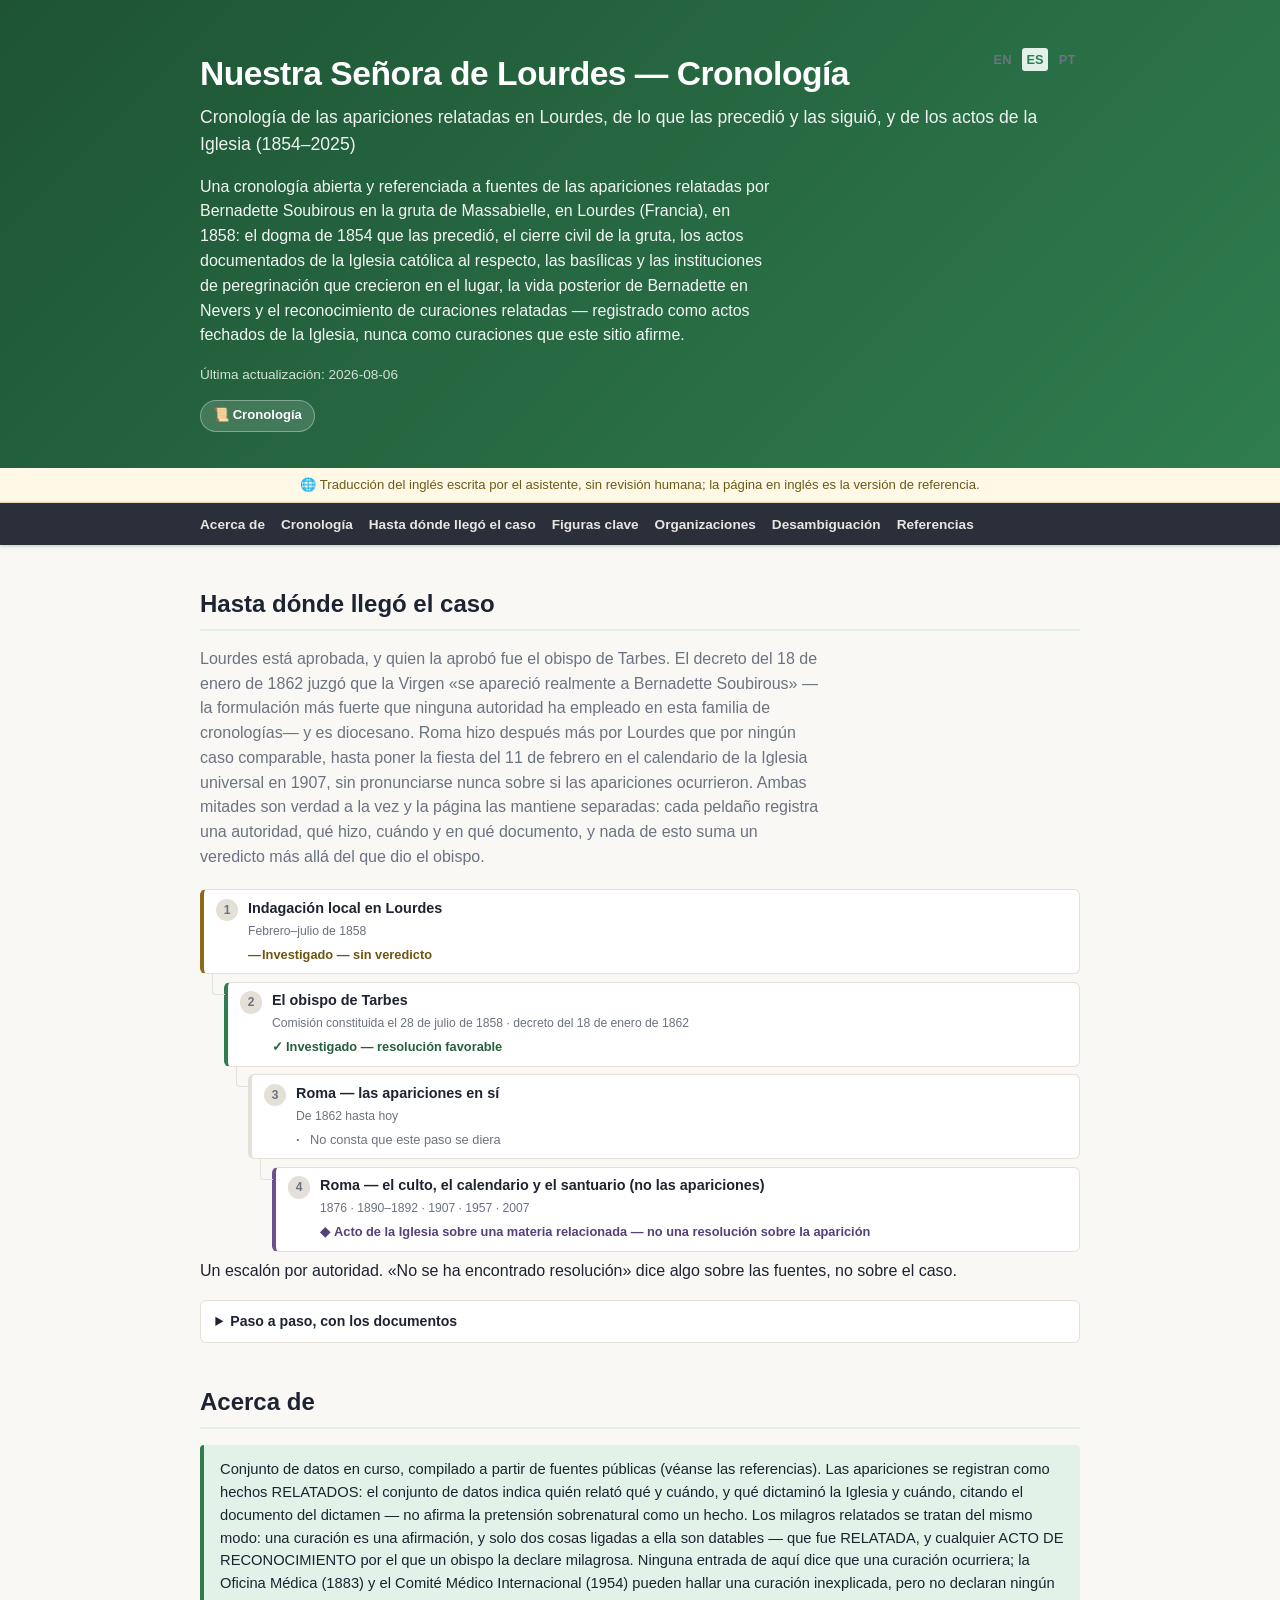
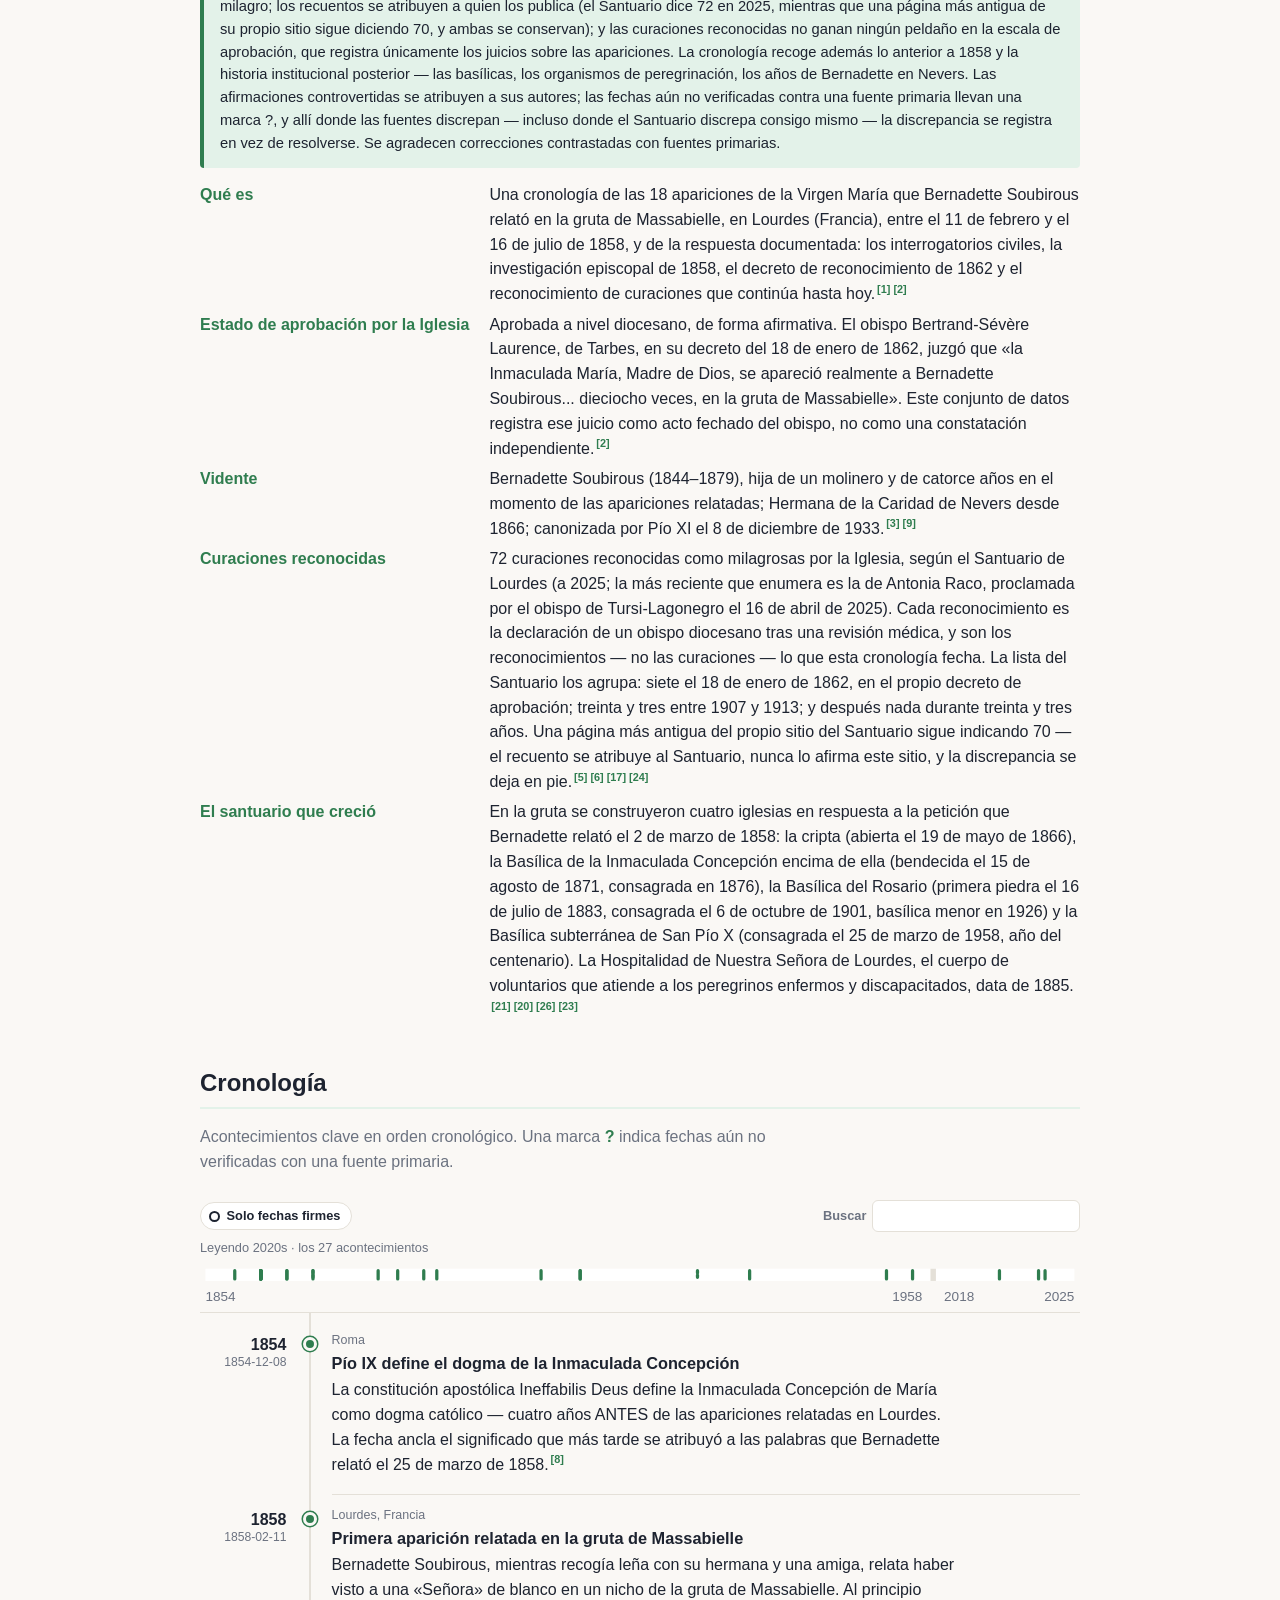
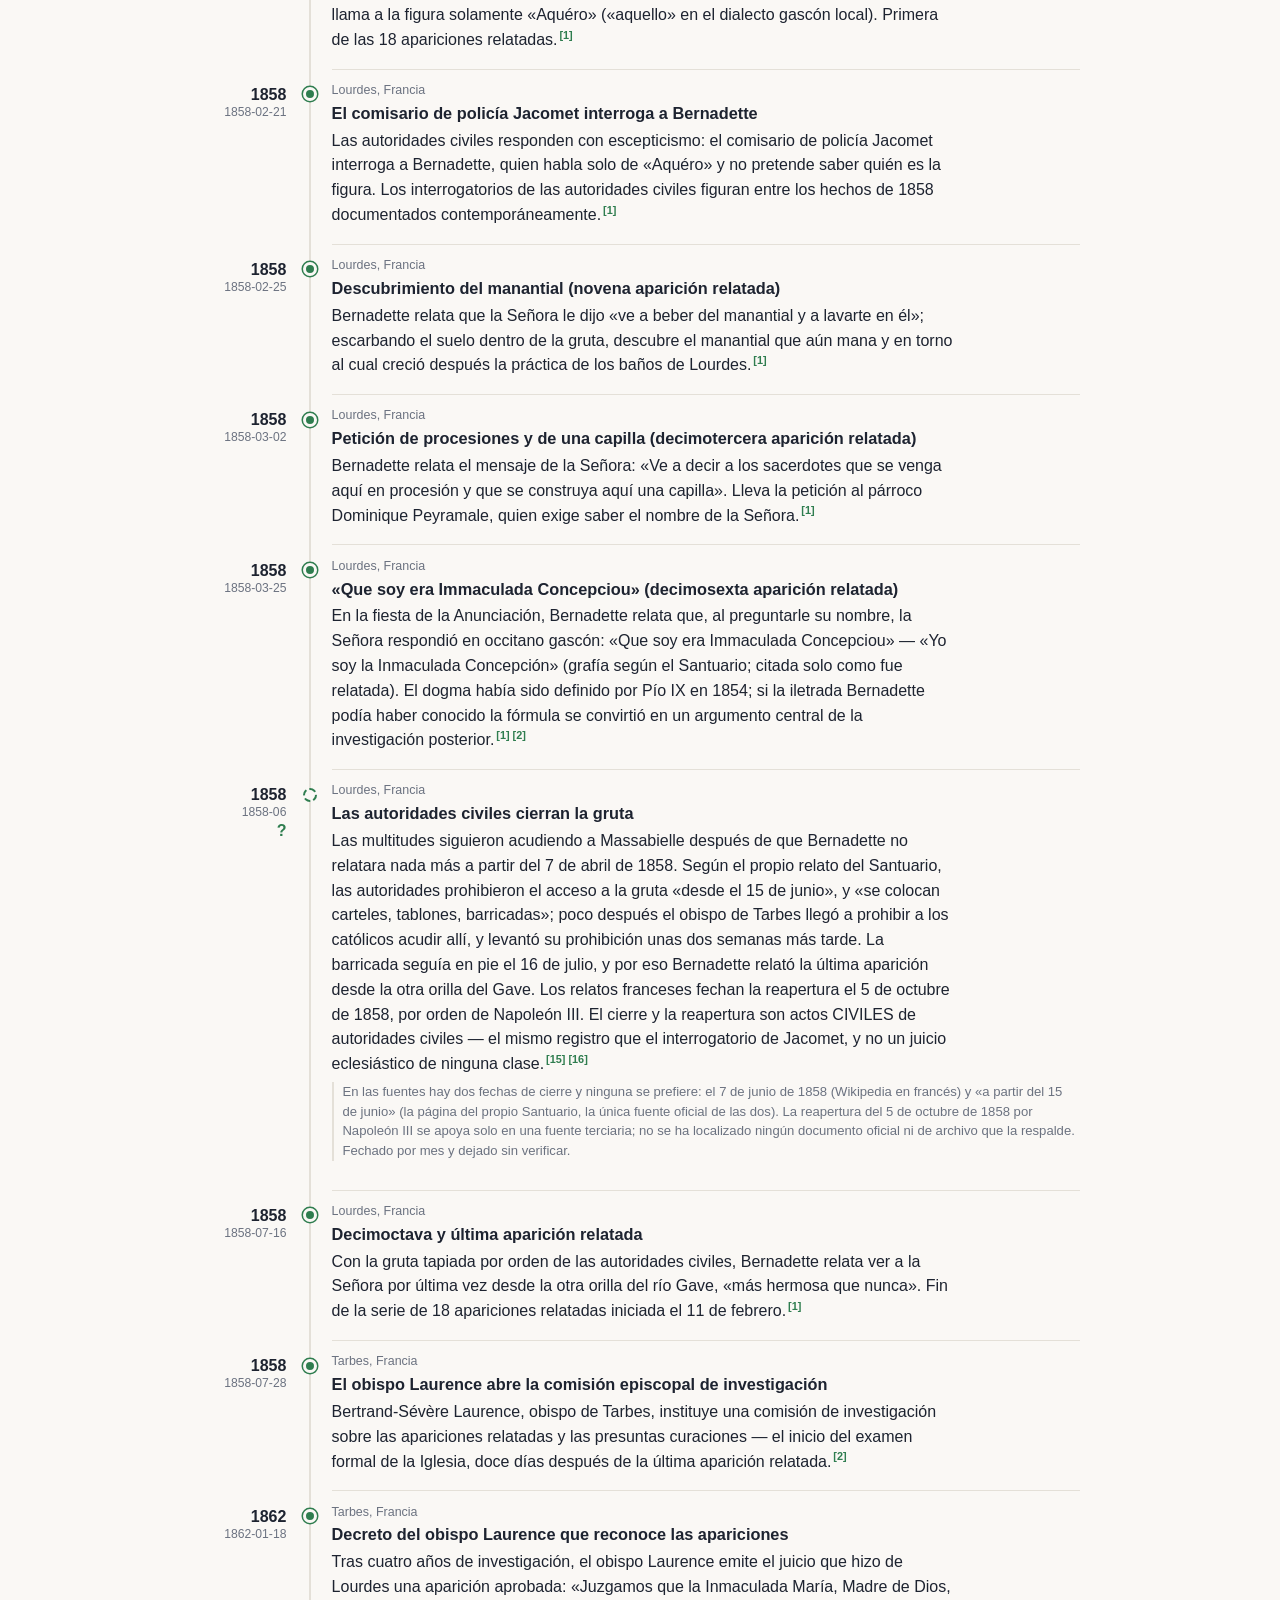
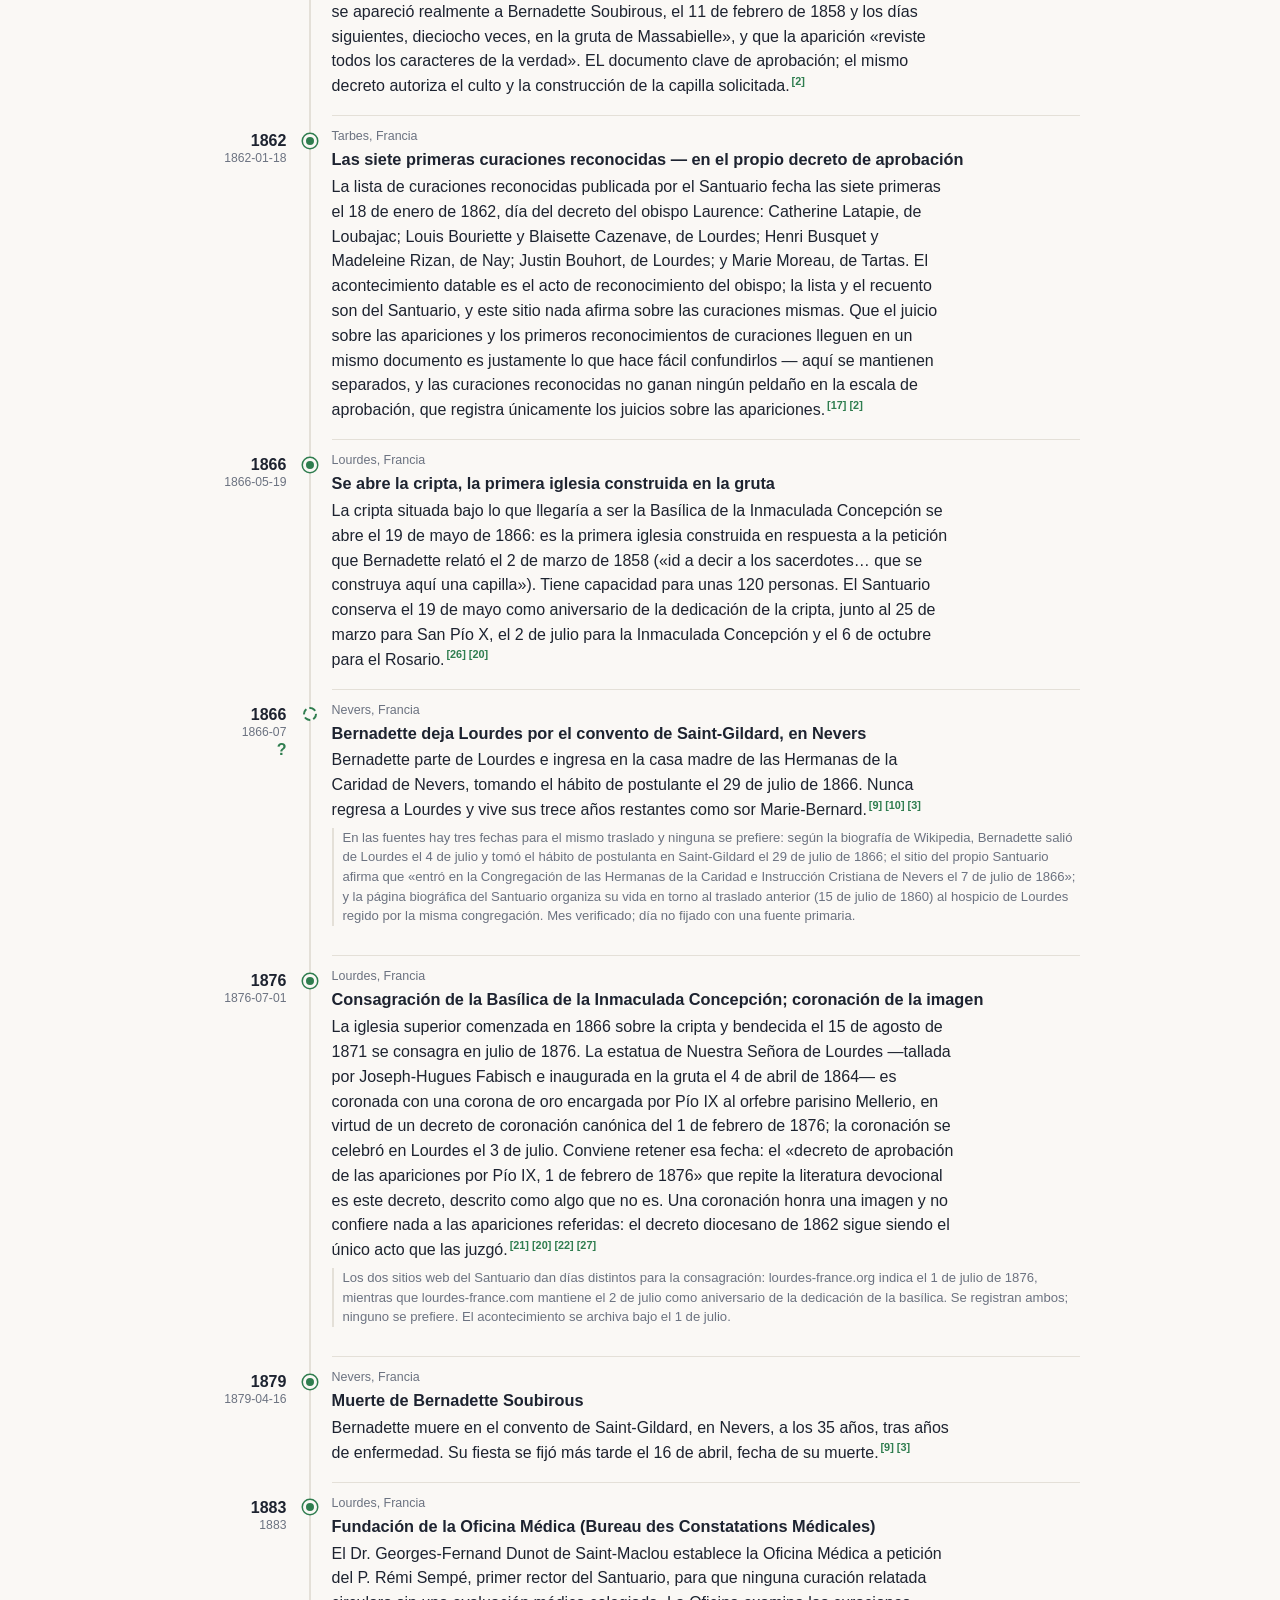
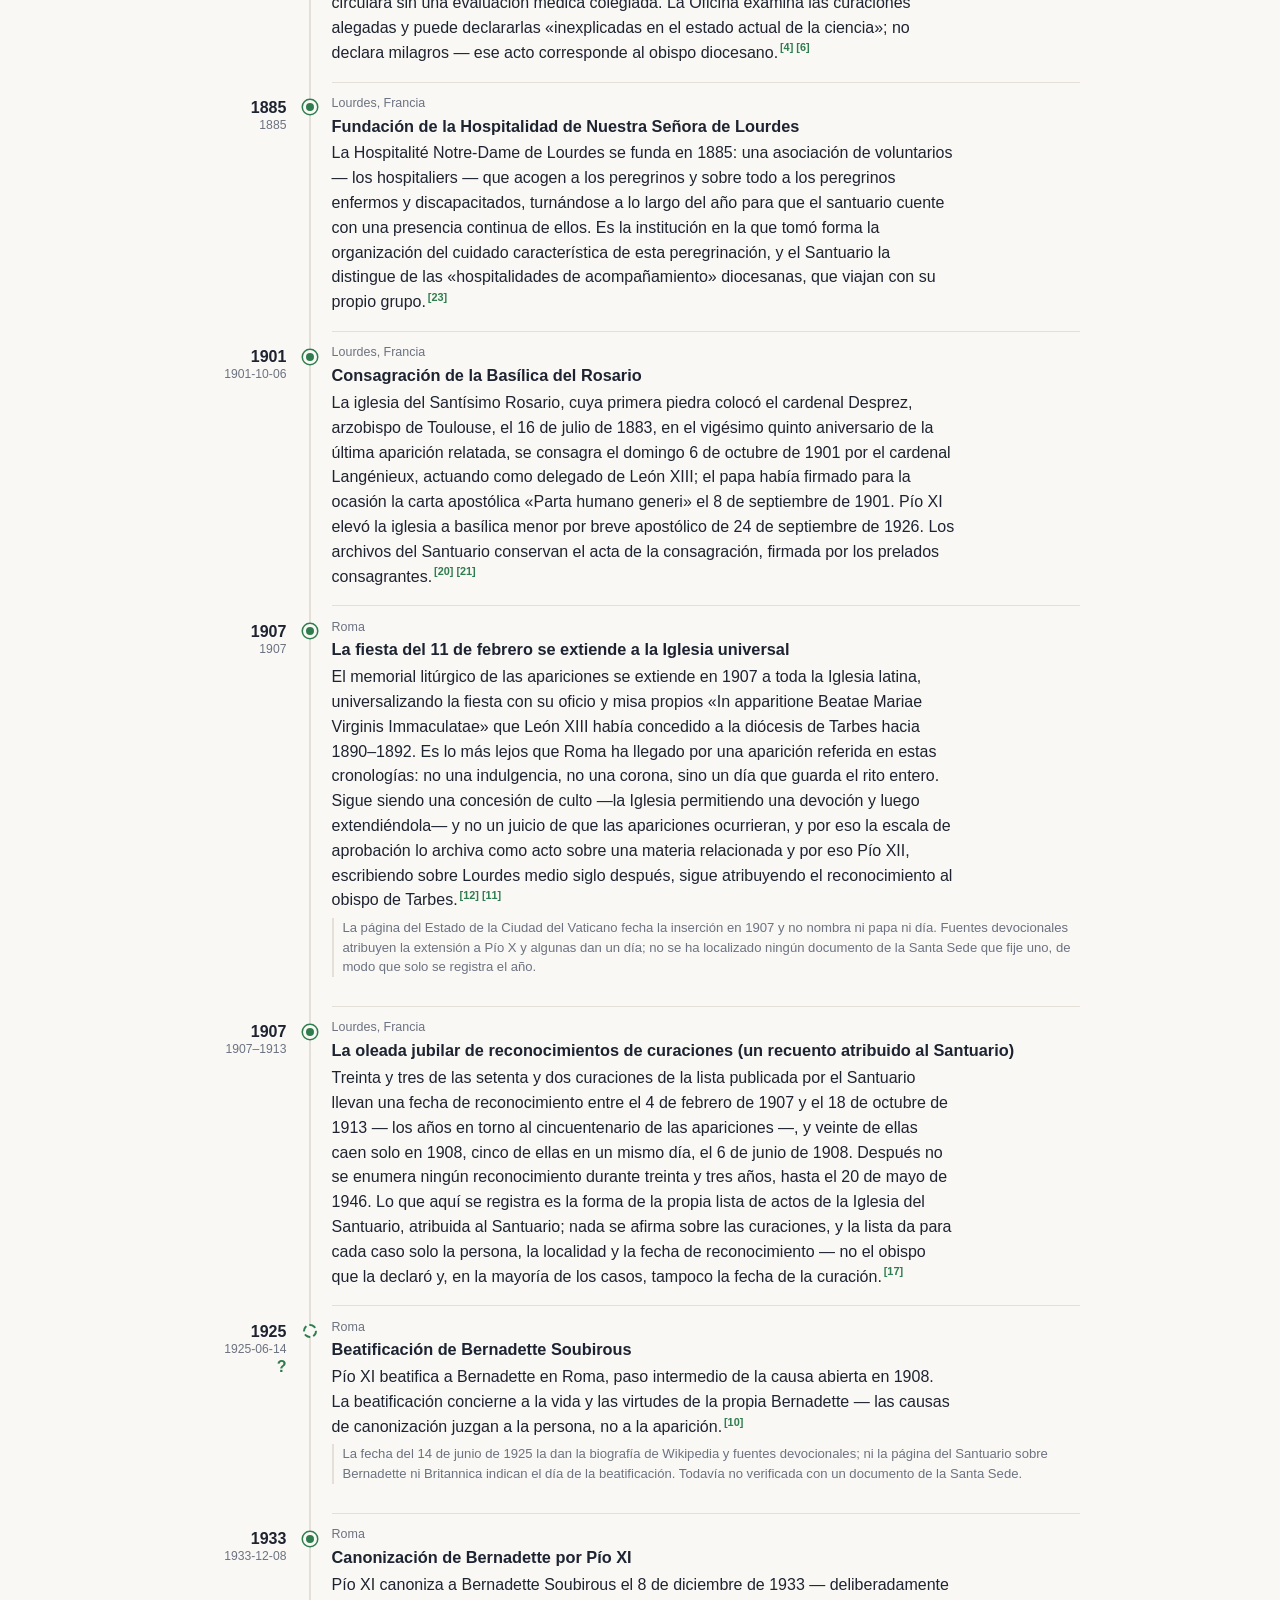
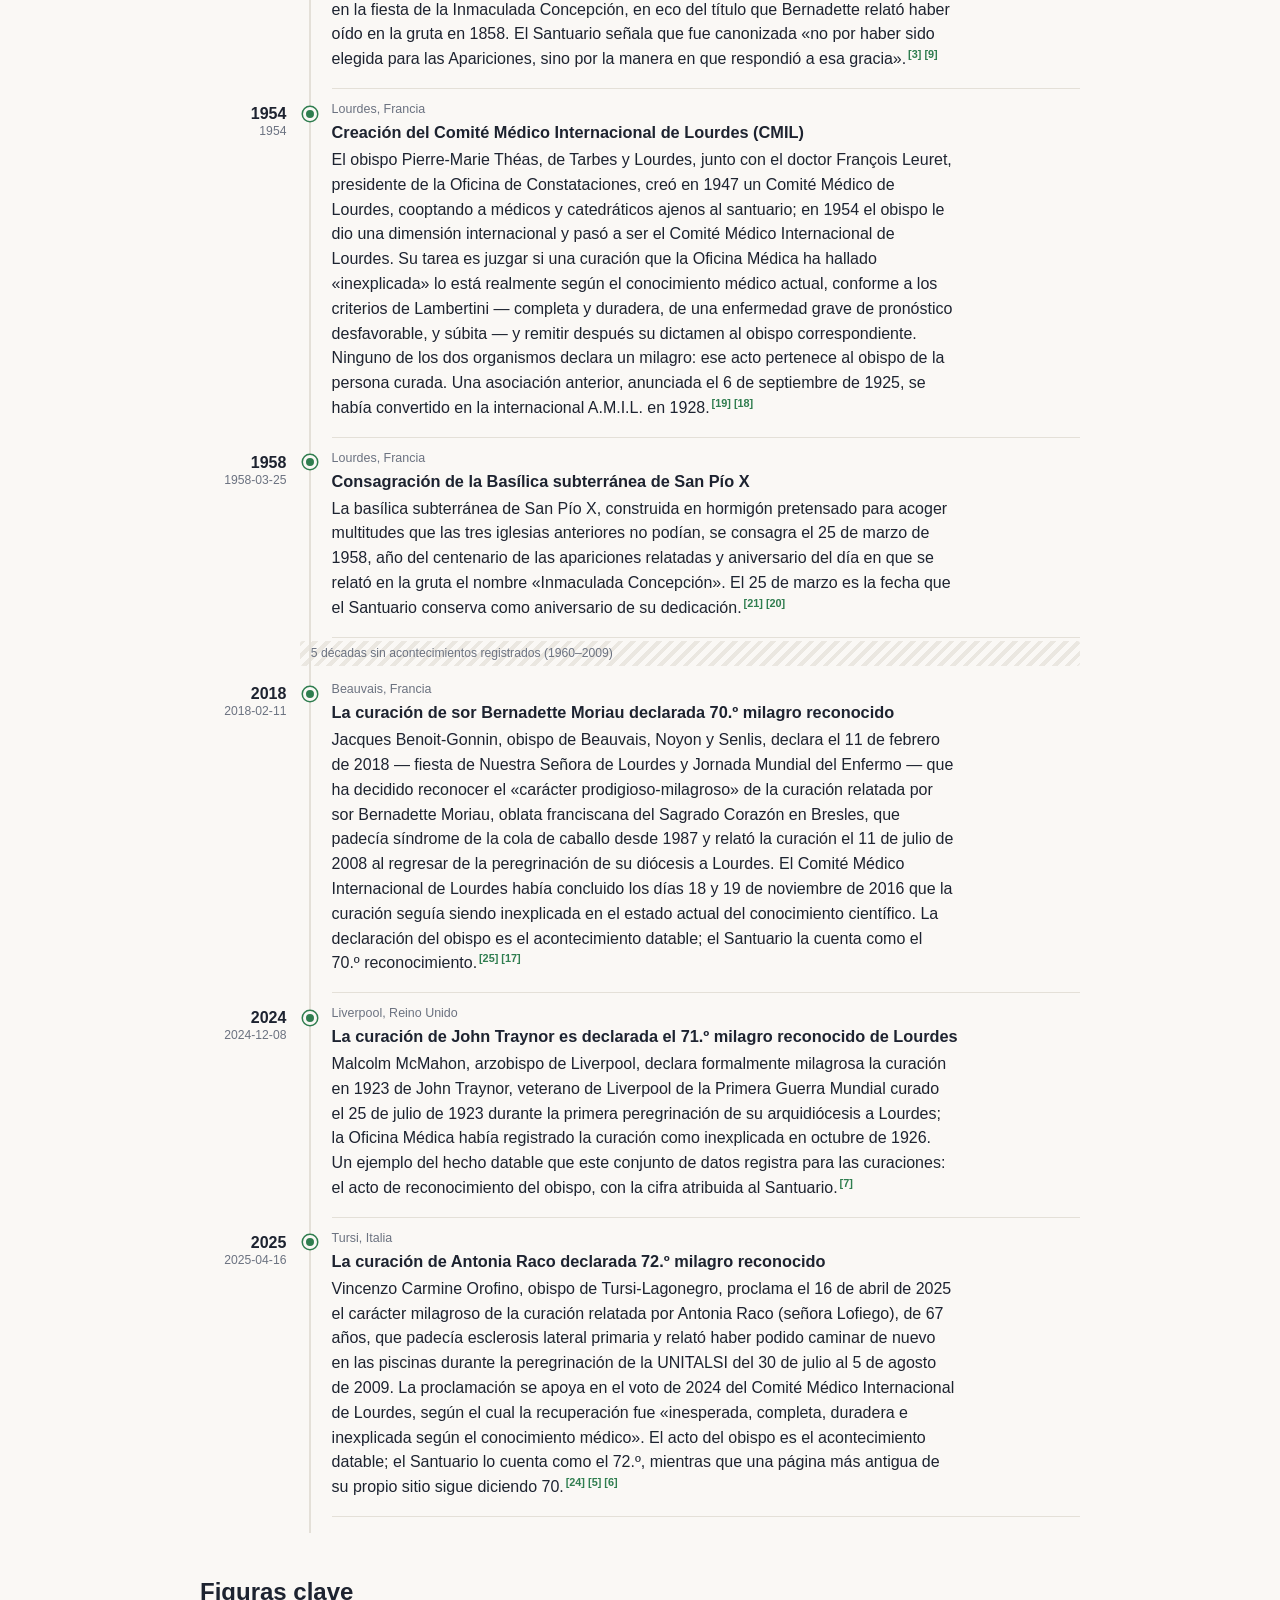
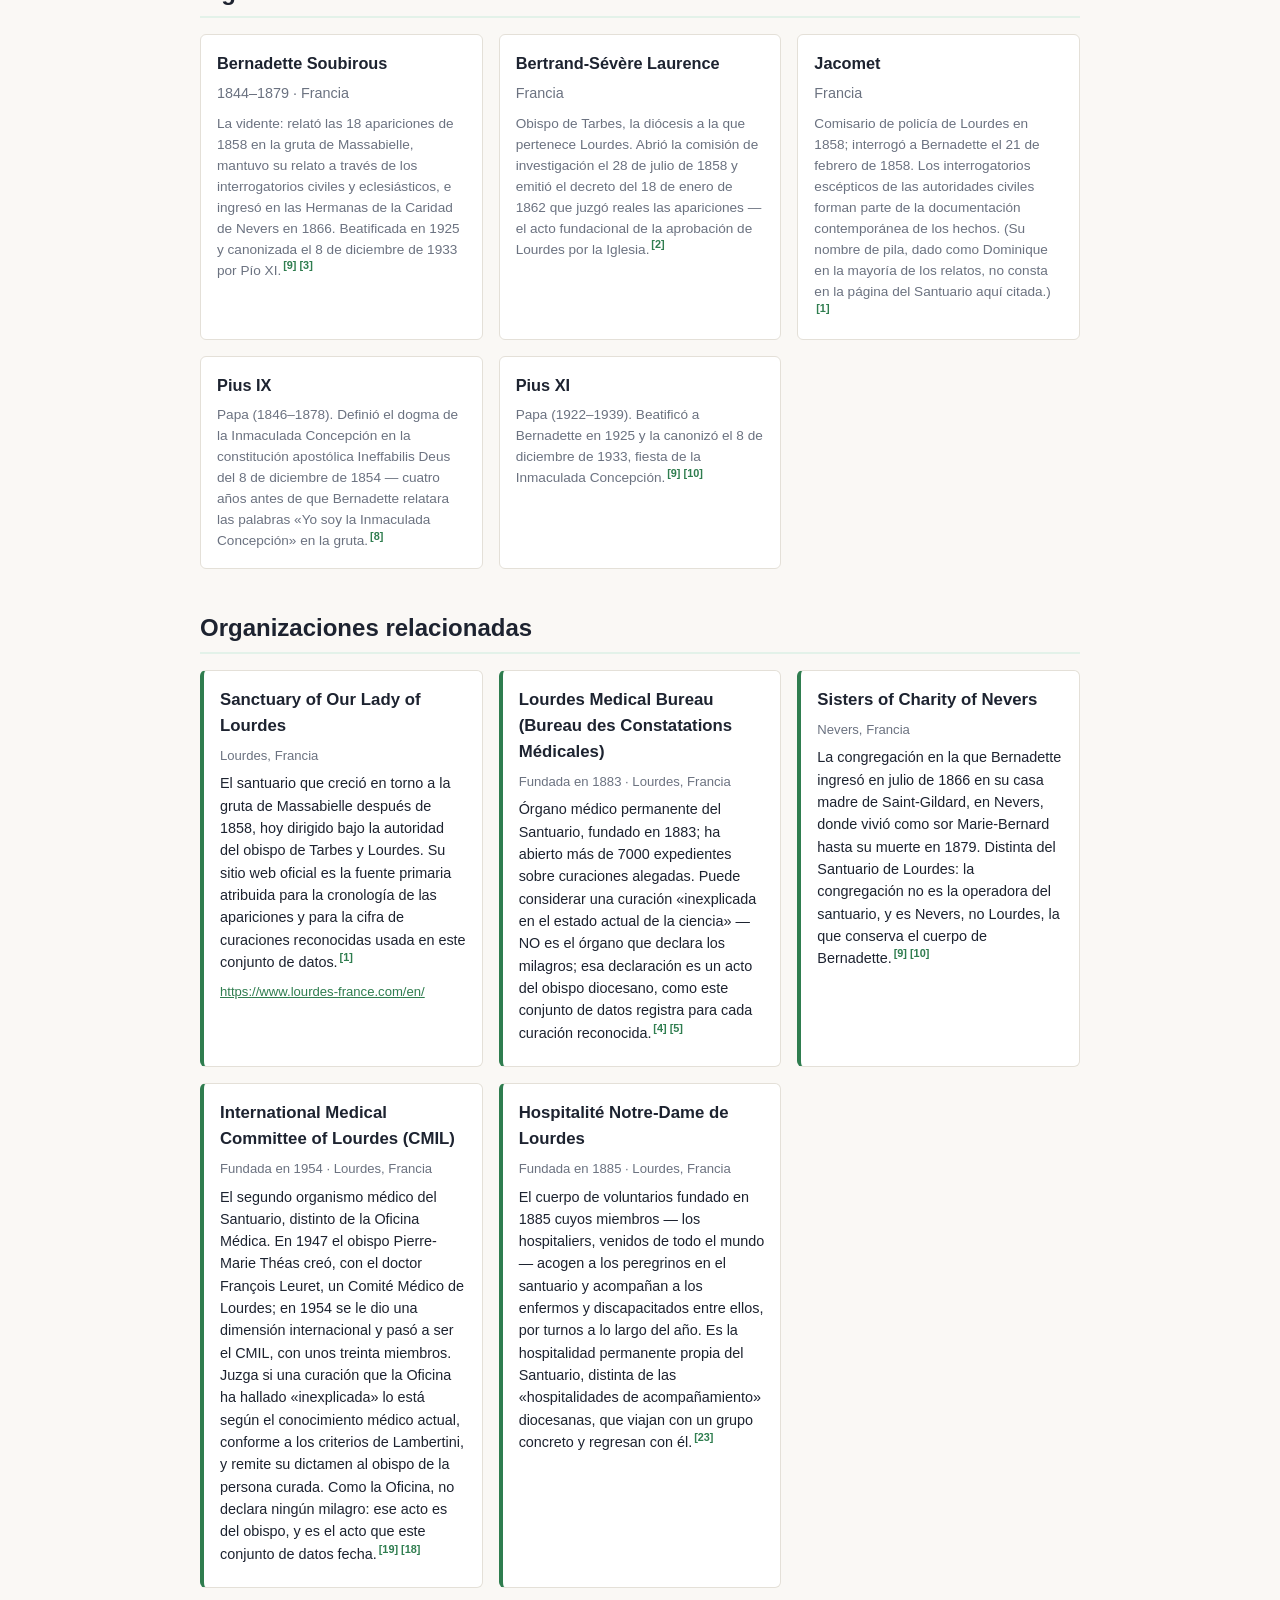
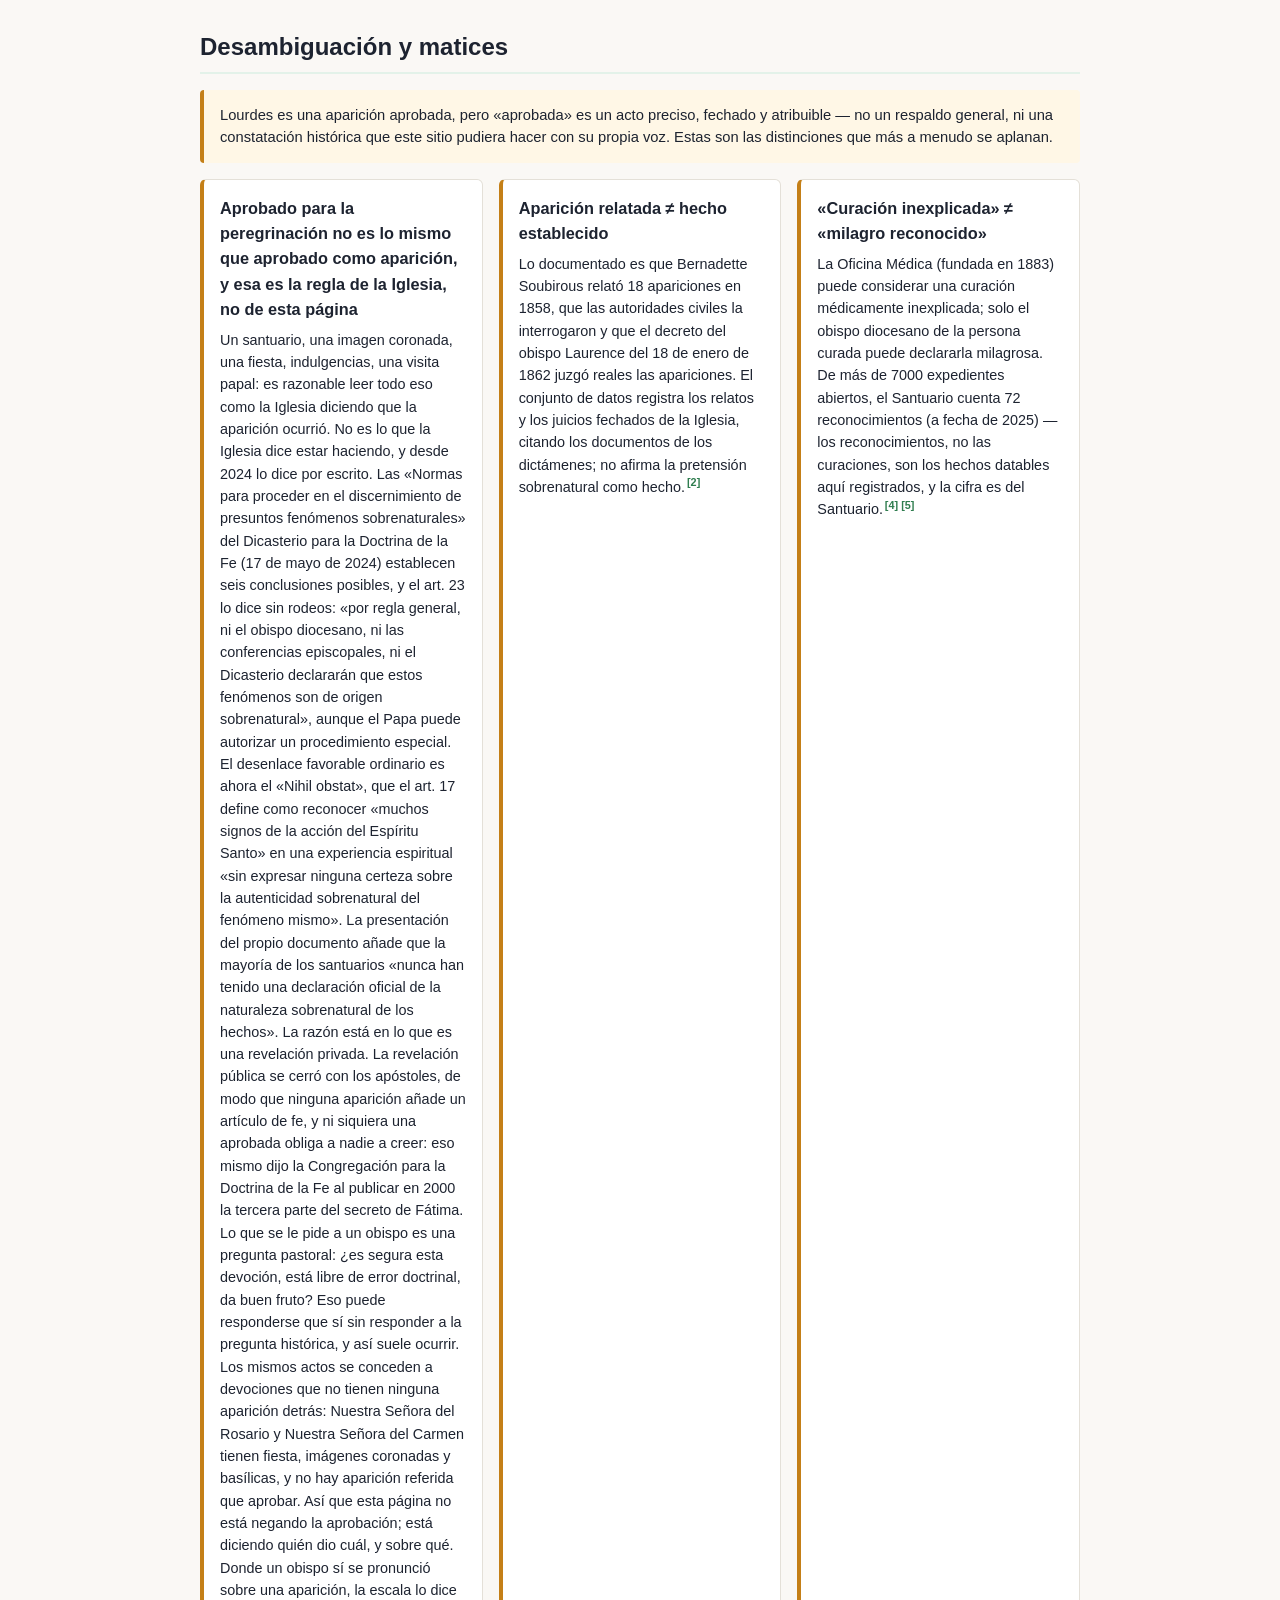
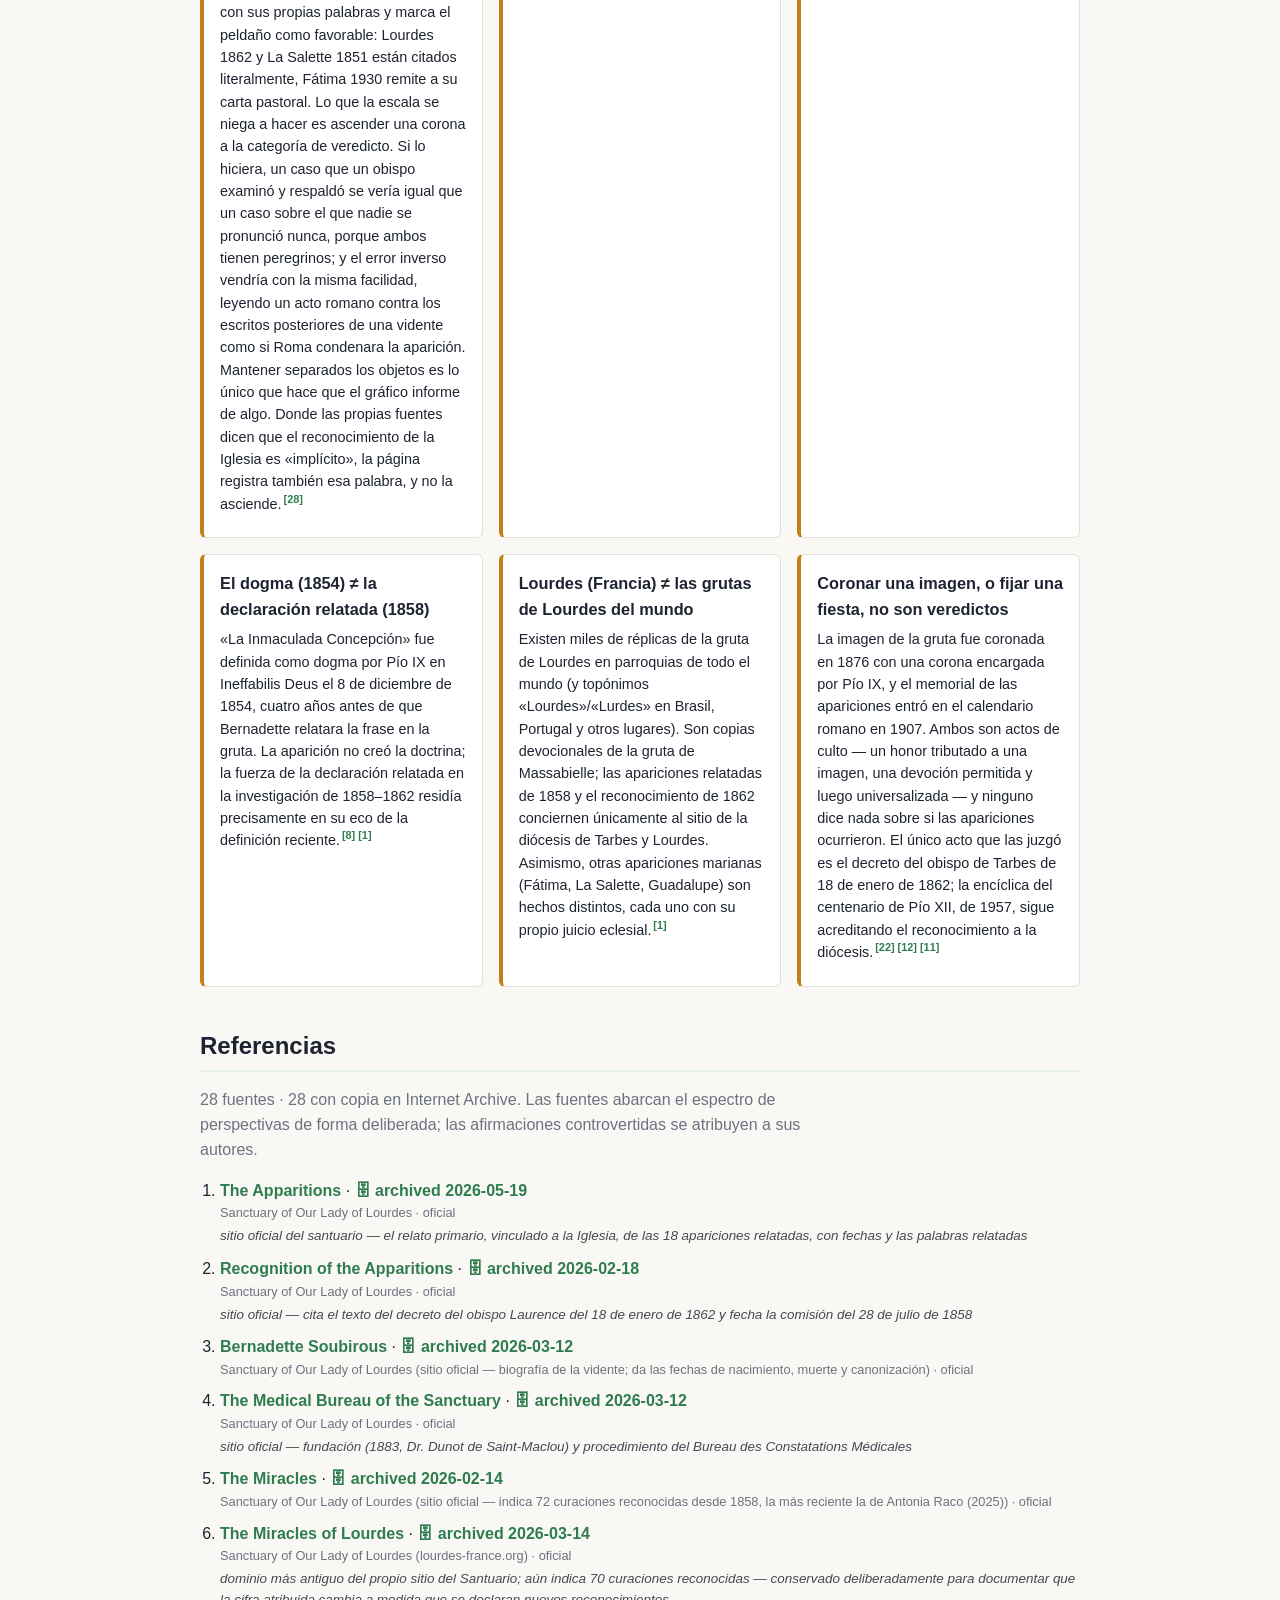
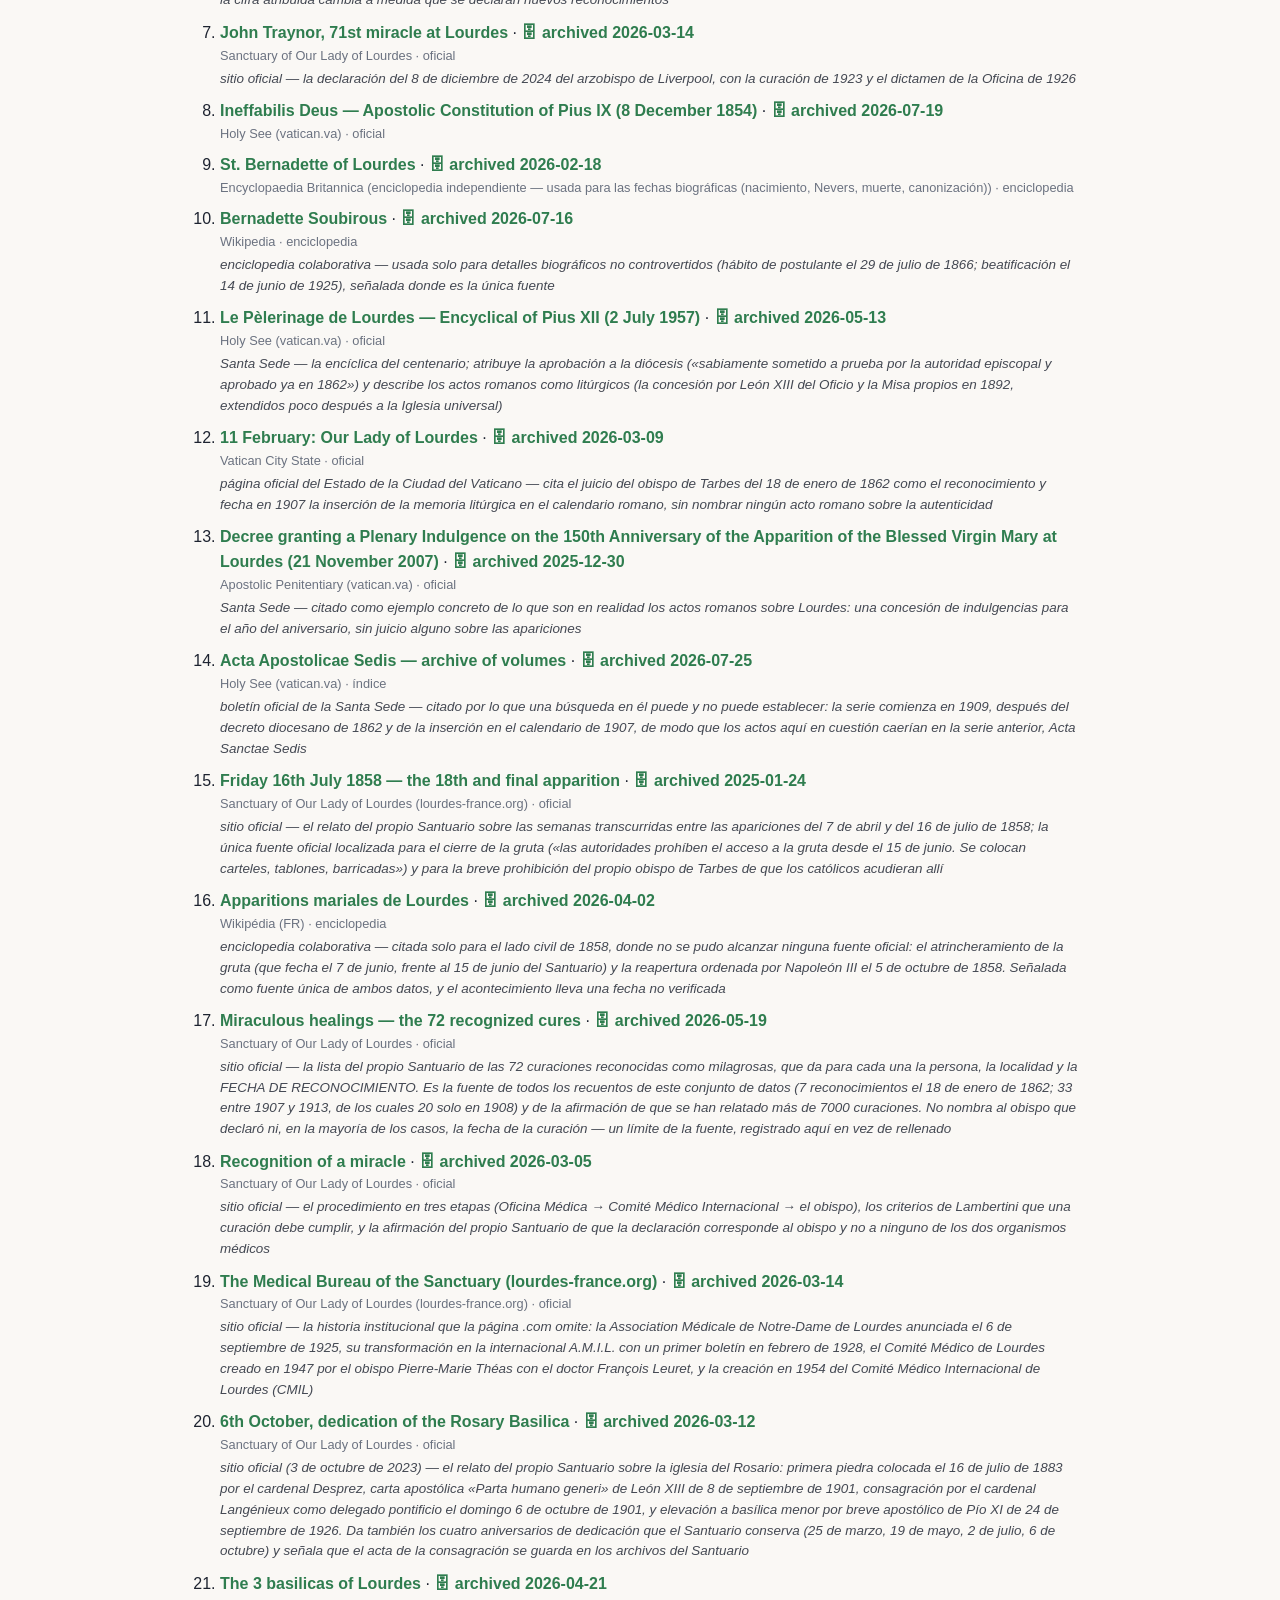
==== commit aafc0309: "Chronology as a time river (#17) Brings the site up to the core template (build.js, validate-data.js" ====
--- a/docs/es/index.html
+++ b/docs/es/index.html
@@ -14,6 +14,7 @@
     gtag('config', 'G-R9LV1QZHVE');
   </script>
   <link rel="stylesheet" href="../styles.css">
+  <script src="../river.js" defer></script>
   <link rel="canonical" href="https://cronologia.github.io/lourdes/es/">
   <link rel="alternate" hreflang="en" href="https://cronologia.github.io/lourdes/en/">
   <link rel="alternate" hreflang="es" href="https://cronologia.github.io/lourdes/es/">
@@ -207,191 +208,274 @@
       </dl>
     </section>
 
-    <section id="chronology">
+    <section id="chronology" class="river">
       <h2>Cronología</h2>
       <p class="section-intro">Acontecimientos clave en orden cronológico. Una marca <span class="flag">?</span> indica
       fechas aún no verificadas con una fuente primaria.</p>
-      <div class="table-scroll">
-      <table class="meetings">
-        <thead>
-          <tr><th>Año</th><th>Fecha</th><th>Lugar</th><th>Acontecimiento</th></tr>
-        </thead>
-        <tbody>
-        <tr class="decade-row" id="decade-1850"><th colspan="4">1850s</th></tr>
-        <tr>
-          <td class="year">1854</td>
-          <td>1854-12-08</td>
-          <td>Roma</td>
-          <td><strong>Pío IX define el dogma de la Inmaculada Concepción</strong> <span class="muted">— La constitución apostólica Ineffabilis Deus define la Inmaculada Concepción de María como dogma católico — cuatro años ANTES de las apariciones relatadas en Lourdes. La fecha ancla el significado que más tarde se atribuyó a las palabras que Bernadette relató el 25 de marzo de 1858.</span><sup class="cite"><a href="#ref-8" title="Reference 8">[8]</a></sup></td>
-        </tr>
-        <tr>
-          <td class="year">1858</td>
-          <td>1858-02-11</td>
-          <td>Lourdes, Francia</td>
-          <td><strong>Primera aparición relatada en la gruta de Massabielle</strong> <span class="muted">— Bernadette Soubirous, mientras recogía leña con su hermana y una amiga, relata haber visto a una «Señora» de blanco en un nicho de la gruta de Massabielle. Al principio llama a la figura solamente «Aquéro» («aquello» en el dialecto gascón local). Primera de las 18 apariciones relatadas.</span><sup class="cite"><a href="#ref-1" title="Reference 1">[1]</a></sup></td>
-        </tr>
-        <tr>
-          <td class="year">1858</td>
-          <td>1858-02-21</td>
-          <td>Lourdes, Francia</td>
-          <td><strong>El comisario de policía Jacomet interroga a Bernadette</strong> <span class="muted">— Las autoridades civiles responden con escepticismo: el comisario de policía Jacomet interroga a Bernadette, quien habla solo de «Aquéro» y no pretende saber quién es la figura. Los interrogatorios de las autoridades civiles figuran entre los hechos de 1858 documentados contemporáneamente.</span><sup class="cite"><a href="#ref-1" title="Reference 1">[1]</a></sup></td>
-        </tr>
-        <tr>
-          <td class="year">1858</td>
-          <td>1858-02-25</td>
-          <td>Lourdes, Francia</td>
-          <td><strong>Descubrimiento del manantial (novena aparición relatada)</strong> <span class="muted">— Bernadette relata que la Señora le dijo «ve a beber del manantial y a lavarte en él»; escarbando el suelo dentro de la gruta, descubre el manantial que aún mana y en torno al cual creció después la práctica de los baños de Lourdes.</span><sup class="cite"><a href="#ref-1" title="Reference 1">[1]</a></sup></td>
-        </tr>
-        <tr>
-          <td class="year">1858</td>
-          <td>1858-03-02</td>
-          <td>Lourdes, Francia</td>
-          <td><strong>Petición de procesiones y de una capilla (decimotercera aparición relatada)</strong> <span class="muted">— Bernadette relata el mensaje de la Señora: «Ve a decir a los sacerdotes que se venga aquí en procesión y que se construya aquí una capilla». Lleva la petición al párroco Dominique Peyramale, quien exige saber el nombre de la Señora.</span><sup class="cite"><a href="#ref-1" title="Reference 1">[1]</a></sup></td>
-        </tr>
-        <tr>
-          <td class="year">1858</td>
-          <td>1858-03-25</td>
-          <td>Lourdes, Francia</td>
-          <td><strong>«Que soy era Immaculada Concepciou» (decimosexta aparición relatada)</strong> <span class="muted">— En la fiesta de la Anunciación, Bernadette relata que, al preguntarle su nombre, la Señora respondió en occitano gascón: «Que soy era Immaculada Concepciou» — «Yo soy la Inmaculada Concepción» (grafía según el Santuario; citada solo como fue relatada). El dogma había sido definido por Pío IX en 1854; si la iletrada Bernadette podía haber conocido la fórmula se convirtió en un argumento central de la investigación posterior.</span><sup class="cite"><a href="#ref-1" title="Reference 1">[1]</a> <a href="#ref-2" title="Reference 2">[2]</a></sup></td>
-        </tr>
-        <tr>
-          <td class="year">1858</td>
-          <td>1858-06 <span class="flag" title="Fecha aún no verificada con una fuente primaria">?</span></td>
-          <td>Lourdes, Francia</td>
-          <td><strong>Las autoridades civiles cierran la gruta</strong> <span class="muted">— Las multitudes siguieron acudiendo a Massabielle después de que Bernadette no relatara nada más a partir del 7 de abril de 1858. Según el propio relato del Santuario, las autoridades prohibieron el acceso a la gruta «desde el 15 de junio», y «se colocan carteles, tablones, barricadas»; poco después el obispo de Tarbes llegó a prohibir a los católicos acudir allí, y levantó su prohibición unas dos semanas más tarde. La barricada seguía en pie el 16 de julio, y por eso Bernadette relató la última aparición desde la otra orilla del Gave. Los relatos franceses fechan la reapertura el 5 de octubre de 1858, por orden de Napoleón III. El cierre y la reapertura son actos CIVILES de autoridades civiles — el mismo registro que el interrogatorio de Jacomet, y no un juicio eclesiástico de ninguna clase.</span><sup class="cite"><a href="#ref-15" title="Reference 15">[15]</a> <a href="#ref-16" title="Reference 16">[16]</a></sup><span class="date-note">En las fuentes hay dos fechas de cierre y ninguna se prefiere: el 7 de junio de 1858 (Wikipedia en francés) y «a partir del 15 de junio» (la página del propio Santuario, la única fuente oficial de las dos). La reapertura del 5 de octubre de 1858 por Napoleón III se apoya solo en una fuente terciaria; no se ha localizado ningún documento oficial ni de archivo que la respalde. Fechado por mes y dejado sin verificar.</span></td>
-        </tr>
-        <tr>
-          <td class="year">1858</td>
-          <td>1858-07-16</td>
-          <td>Lourdes, Francia</td>
-          <td><strong>Decimoctava y última aparición relatada</strong> <span class="muted">— Con la gruta tapiada por orden de las autoridades civiles, Bernadette relata ver a la Señora por última vez desde la otra orilla del río Gave, «más hermosa que nunca». Fin de la serie de 18 apariciones relatadas iniciada el 11 de febrero.</span><sup class="cite"><a href="#ref-1" title="Reference 1">[1]</a></sup></td>
-        </tr>
-        <tr>
-          <td class="year">1858</td>
-          <td>1858-07-28</td>
-          <td>Tarbes, Francia</td>
-          <td><strong>El obispo Laurence abre la comisión episcopal de investigación</strong> <span class="muted">— Bertrand-Sévère Laurence, obispo de Tarbes, instituye una comisión de investigación sobre las apariciones relatadas y las presuntas curaciones — el inicio del examen formal de la Iglesia, doce días después de la última aparición relatada.</span><sup class="cite"><a href="#ref-2" title="Reference 2">[2]</a></sup></td>
-        </tr>
-        <tr class="decade-row" id="decade-1860"><th colspan="4">1860s</th></tr>
-        <tr>
-          <td class="year">1862</td>
-          <td>1862-01-18</td>
-          <td>Tarbes, Francia</td>
-          <td><strong>Decreto del obispo Laurence que reconoce las apariciones</strong> <span class="muted">— Tras cuatro años de investigación, el obispo Laurence emite el juicio que hizo de Lourdes una aparición aprobada: «Juzgamos que la Inmaculada María, Madre de Dios, se apareció realmente a Bernadette Soubirous, el 11 de febrero de 1858 y los días siguientes, dieciocho veces, en la gruta de Massabielle», y que la aparición «reviste todos los caracteres de la verdad». EL documento clave de aprobación; el mismo decreto autoriza el culto y la construcción de la capilla solicitada.</span><sup class="cite"><a href="#ref-2" title="Reference 2">[2]</a></sup></td>
-        </tr>
-        <tr>
-          <td class="year">1862</td>
-          <td>1862-01-18</td>
-          <td>Tarbes, Francia</td>
-          <td><strong>Las siete primeras curaciones reconocidas — en el propio decreto de aprobación</strong> <span class="muted">— La lista de curaciones reconocidas publicada por el Santuario fecha las siete primeras el 18 de enero de 1862, día del decreto del obispo Laurence: Catherine Latapie, de Loubajac; Louis Bouriette y Blaisette Cazenave, de Lourdes; Henri Busquet y Madeleine Rizan, de Nay; Justin Bouhort, de Lourdes; y Marie Moreau, de Tartas. El acontecimiento datable es el acto de reconocimiento del obispo; la lista y el recuento son del Santuario, y este sitio nada afirma sobre las curaciones mismas. Que el juicio sobre las apariciones y los primeros reconocimientos de curaciones lleguen en un mismo documento es justamente lo que hace fácil confundirlos — aquí se mantienen separados, y las curaciones reconocidas no ganan ningún peldaño en la escala de aprobación, que registra únicamente los juicios sobre las apariciones.</span><sup class="cite"><a href="#ref-17" title="Reference 17">[17]</a> <a href="#ref-2" title="Reference 2">[2]</a></sup></td>
-        </tr>
-        <tr>
-          <td class="year">1866</td>
-          <td>1866-05-19</td>
-          <td>Lourdes, Francia</td>
-          <td><strong>Se abre la cripta, la primera iglesia construida en la gruta</strong> <span class="muted">— La cripta situada bajo lo que llegaría a ser la Basílica de la Inmaculada Concepción se abre el 19 de mayo de 1866: es la primera iglesia construida en respuesta a la petición que Bernadette relató el 2 de marzo de 1858 («id a decir a los sacerdotes… que se construya aquí una capilla»). Tiene capacidad para unas 120 personas. El Santuario conserva el 19 de mayo como aniversario de la dedicación de la cripta, junto al 25 de marzo para San Pío X, el 2 de julio para la Inmaculada Concepción y el 6 de octubre para el Rosario.</span><sup class="cite"><a href="#ref-26" title="Reference 26">[26]</a> <a href="#ref-20" title="Reference 20">[20]</a></sup></td>
-        </tr>
-        <tr>
-          <td class="year">1866</td>
-          <td>1866-07 <span class="flag" title="Fecha aún no verificada con una fuente primaria">?</span></td>
-          <td>Nevers, Francia</td>
-          <td><strong>Bernadette deja Lourdes por el convento de Saint-Gildard, en Nevers</strong> <span class="muted">— Bernadette parte de Lourdes e ingresa en la casa madre de las Hermanas de la Caridad de Nevers, tomando el hábito de postulante el 29 de julio de 1866. Nunca regresa a Lourdes y vive sus trece años restantes como sor Marie-Bernard.</span><sup class="cite"><a href="#ref-9" title="Reference 9">[9]</a> <a href="#ref-10" title="Reference 10">[10]</a> <a href="#ref-3" title="Reference 3">[3]</a></sup><span class="date-note">En las fuentes hay tres fechas para el mismo traslado y ninguna se prefiere: según la biografía de Wikipedia, Bernadette salió de Lourdes el 4 de julio y tomó el hábito de postulanta en Saint-Gildard el 29 de julio de 1866; el sitio del propio Santuario afirma que «entró en la Congregación de las Hermanas de la Caridad e Instrucción Cristiana de Nevers el 7 de julio de 1866»; y la página biográfica del Santuario organiza su vida en torno al traslado anterior (15 de julio de 1860) al hospicio de Lourdes regido por la misma congregación. Mes verificado; día no fijado con una fuente primaria.</span></td>
-        </tr>
-        <tr class="decade-row" id="decade-1870"><th colspan="4">1870s</th></tr>
-        <tr>
-          <td class="year">1876</td>
-          <td>1876-07-01</td>
-          <td>Lourdes, Francia</td>
-          <td><strong>Consagración de la Basílica de la Inmaculada Concepción; coronación de la imagen</strong> <span class="muted">— La iglesia superior comenzada en 1866 sobre la cripta y bendecida el 15 de agosto de 1871 se consagra en julio de 1876. La estatua de Nuestra Señora de Lourdes —tallada por Joseph-Hugues Fabisch e inaugurada en la gruta el 4 de abril de 1864— es coronada con una corona de oro encargada por Pío IX al orfebre parisino Mellerio, en virtud de un decreto de coronación canónica del 1 de febrero de 1876; la coronación se celebró en Lourdes el 3 de julio. Conviene retener esa fecha: el «decreto de aprobación de las apariciones por Pío IX, 1 de febrero de 1876» que repite la literatura devocional es este decreto, descrito como algo que no es. Una coronación honra una imagen y no confiere nada a las apariciones referidas: el decreto diocesano de 1862 sigue siendo el único acto que las juzgó.</span><sup class="cite"><a href="#ref-21" title="Reference 21">[21]</a> <a href="#ref-20" title="Reference 20">[20]</a> <a href="#ref-22" title="Reference 22">[22]</a> <a href="#ref-27" title="Reference 27">[27]</a></sup><span class="date-note">Los dos sitios web del Santuario dan días distintos para la consagración: lourdes-france.org indica el 1 de julio de 1876, mientras que lourdes-france.com mantiene el 2 de julio como aniversario de la dedicación de la basílica. Se registran ambos; ninguno se prefiere. El acontecimiento se archiva bajo el 1 de julio.</span></td>
-        </tr>
-        <tr>
-          <td class="year">1879</td>
-          <td>1879-04-16</td>
-          <td>Nevers, Francia</td>
-          <td><strong>Muerte de Bernadette Soubirous</strong> <span class="muted">— Bernadette muere en el convento de Saint-Gildard, en Nevers, a los 35 años, tras años de enfermedad. Su fiesta se fijó más tarde el 16 de abril, fecha de su muerte.</span><sup class="cite"><a href="#ref-9" title="Reference 9">[9]</a> <a href="#ref-3" title="Reference 3">[3]</a></sup></td>
-        </tr>
-        <tr class="decade-row" id="decade-1880"><th colspan="4">1880s</th></tr>
-        <tr>
-          <td class="year">1883</td>
-          <td>1883</td>
-          <td>Lourdes, Francia</td>
-          <td><strong>Fundación de la Oficina Médica (Bureau des Constatations Médicales)</strong> <span class="muted">— El Dr. Georges-Fernand Dunot de Saint-Maclou establece la Oficina Médica a petición del P. Rémi Sempé, primer rector del Santuario, para que ninguna curación relatada circulara sin una evaluación médica colegiada. La Oficina examina las curaciones alegadas y puede declararlas «inexplicadas en el estado actual de la ciencia»; no declara milagros — ese acto corresponde al obispo diocesano.</span><sup class="cite"><a href="#ref-4" title="Reference 4">[4]</a> <a href="#ref-6" title="Reference 6">[6]</a></sup></td>
-        </tr>
-        <tr>
-          <td class="year">1885</td>
-          <td>1885</td>
-          <td>Lourdes, Francia</td>
-          <td><strong>Fundación de la Hospitalidad de Nuestra Señora de Lourdes</strong> <span class="muted">— La Hospitalité Notre-Dame de Lourdes se funda en 1885: una asociación de voluntarios — los hospitaliers — que acogen a los peregrinos y sobre todo a los peregrinos enfermos y discapacitados, turnándose a lo largo del año para que el santuario cuente con una presencia continua de ellos. Es la institución en la que tomó forma la organización del cuidado característica de esta peregrinación, y el Santuario la distingue de las «hospitalidades de acompañamiento» diocesanas, que viajan con su propio grupo.</span><sup class="cite"><a href="#ref-23" title="Reference 23">[23]</a></sup></td>
-        </tr>
-        <tr class="decade-row" id="decade-1900"><th colspan="4">1900s</th></tr>
-        <tr>
-          <td class="year">1901</td>
-          <td>1901-10-06</td>
-          <td>Lourdes, Francia</td>
-          <td><strong>Consagración de la Basílica del Rosario</strong> <span class="muted">— La iglesia del Santísimo Rosario, cuya primera piedra colocó el cardenal Desprez, arzobispo de Toulouse, el 16 de julio de 1883, en el vigésimo quinto aniversario de la última aparición relatada, se consagra el domingo 6 de octubre de 1901 por el cardenal Langénieux, actuando como delegado de León XIII; el papa había firmado para la ocasión la carta apostólica «Parta humano generi» el 8 de septiembre de 1901. Pío XI elevó la iglesia a basílica menor por breve apostólico de 24 de septiembre de 1926. Los archivos del Santuario conservan el acta de la consagración, firmada por los prelados consagrantes.</span><sup class="cite"><a href="#ref-20" title="Reference 20">[20]</a> <a href="#ref-21" title="Reference 21">[21]</a></sup></td>
-        </tr>
-        <tr>
-          <td class="year">1907</td>
-          <td>1907</td>
-          <td>Roma</td>
-          <td><strong>La fiesta del 11 de febrero se extiende a la Iglesia universal</strong> <span class="muted">— El memorial litúrgico de las apariciones se extiende en 1907 a toda la Iglesia latina, universalizando la fiesta con su oficio y misa propios «In apparitione Beatae Mariae Virginis Immaculatae» que León XIII había concedido a la diócesis de Tarbes hacia 1890–1892. Es lo más lejos que Roma ha llegado por una aparición referida en estas cronologías: no una indulgencia, no una corona, sino un día que guarda el rito entero. Sigue siendo una concesión de culto —la Iglesia permitiendo una devoción y luego extendiéndola— y no un juicio de que las apariciones ocurrieran, y por eso la escala de aprobación lo archiva como acto sobre una materia relacionada y por eso Pío XII, escribiendo sobre Lourdes medio siglo después, sigue atribuyendo el reconocimiento al obispo de Tarbes.</span><sup class="cite"><a href="#ref-12" title="Reference 12">[12]</a> <a href="#ref-11" title="Reference 11">[11]</a></sup><span class="date-note">La página del Estado de la Ciudad del Vaticano fecha la inserción en 1907 y no nombra ni papa ni día. Fuentes devocionales atribuyen la extensión a Pío X y algunas dan un día; no se ha localizado ningún documento de la Santa Sede que fije uno, de modo que solo se registra el año.</span></td>
-        </tr>
-        <tr>
-          <td class="year">1907</td>
-          <td>1907–1913</td>
-          <td>Lourdes, Francia</td>
-          <td><strong>La oleada jubilar de reconocimientos de curaciones (un recuento atribuido al Santuario)</strong> <span class="muted">— Treinta y tres de las setenta y dos curaciones de la lista publicada por el Santuario llevan una fecha de reconocimiento entre el 4 de febrero de 1907 y el 18 de octubre de 1913 — los años en torno al cincuentenario de las apariciones —, y veinte de ellas caen solo en 1908, cinco de ellas en un mismo día, el 6 de junio de 1908. Después no se enumera ningún reconocimiento durante treinta y tres años, hasta el 20 de mayo de 1946. Lo que aquí se registra es la forma de la propia lista de actos de la Iglesia del Santuario, atribuida al Santuario; nada se afirma sobre las curaciones, y la lista da para cada caso solo la persona, la localidad y la fecha de reconocimiento — no el obispo que la declaró y, en la mayoría de los casos, tampoco la fecha de la curación.</span><sup class="cite"><a href="#ref-17" title="Reference 17">[17]</a></sup></td>
-        </tr>
-        <tr class="decade-row" id="decade-1920"><th colspan="4">1920s</th></tr>
-        <tr>
-          <td class="year">1925</td>
-          <td>1925-06-14 <span class="flag" title="Fecha aún no verificada con una fuente primaria">?</span></td>
-          <td>Roma</td>
-          <td><strong>Beatificación de Bernadette Soubirous</strong> <span class="muted">— Pío XI beatifica a Bernadette en Roma, paso intermedio de la causa abierta en 1908. La beatificación concierne a la vida y las virtudes de la propia Bernadette — las causas de canonización juzgan a la persona, no a la aparición.</span><sup class="cite"><a href="#ref-10" title="Reference 10">[10]</a></sup><span class="date-note">La fecha del 14 de junio de 1925 la dan la biografía de Wikipedia y fuentes devocionales; ni la página del Santuario sobre Bernadette ni Britannica indican el día de la beatificación. Todavía no verificada con un documento de la Santa Sede.</span></td>
-        </tr>
-        <tr class="decade-row" id="decade-1930"><th colspan="4">1930s</th></tr>
-        <tr>
-          <td class="year">1933</td>
-          <td>1933-12-08</td>
-          <td>Roma</td>
-          <td><strong>Canonización de Bernadette por Pío XI</strong> <span class="muted">— Pío XI canoniza a Bernadette Soubirous el 8 de diciembre de 1933 — deliberadamente en la fiesta de la Inmaculada Concepción, en eco del título que Bernadette relató haber oído en la gruta en 1858. El Santuario señala que fue canonizada «no por haber sido elegida para las Apariciones, sino por la manera en que respondió a esa gracia».</span><sup class="cite"><a href="#ref-3" title="Reference 3">[3]</a> <a href="#ref-9" title="Reference 9">[9]</a></sup></td>
-        </tr>
-        <tr class="decade-row" id="decade-1950"><th colspan="4">1950s</th></tr>
-        <tr>
-          <td class="year">1954</td>
-          <td>1954</td>
-          <td>Lourdes, Francia</td>
-          <td><strong>Creación del Comité Médico Internacional de Lourdes (CMIL)</strong> <span class="muted">— El obispo Pierre-Marie Théas, de Tarbes y Lourdes, junto con el doctor François Leuret, presidente de la Oficina de Constataciones, creó en 1947 un Comité Médico de Lourdes, cooptando a médicos y catedráticos ajenos al santuario; en 1954 el obispo le dio una dimensión internacional y pasó a ser el Comité Médico Internacional de Lourdes. Su tarea es juzgar si una curación que la Oficina Médica ha hallado «inexplicada» lo está realmente según el conocimiento médico actual, conforme a los criterios de Lambertini — completa y duradera, de una enfermedad grave de pronóstico desfavorable, y súbita — y remitir después su dictamen al obispo correspondiente. Ninguno de los dos organismos declara un milagro: ese acto pertenece al obispo de la persona curada. Una asociación anterior, anunciada el 6 de septiembre de 1925, se había convertido en la internacional A.M.I.L. en 1928.</span><sup class="cite"><a href="#ref-19" title="Reference 19">[19]</a> <a href="#ref-18" title="Reference 18">[18]</a></sup></td>
-        </tr>
-        <tr>
-          <td class="year">1958</td>
-          <td>1958-03-25</td>
-          <td>Lourdes, Francia</td>
-          <td><strong>Consagración de la Basílica subterránea de San Pío X</strong> <span class="muted">— La basílica subterránea de San Pío X, construida en hormigón pretensado para acoger multitudes que las tres iglesias anteriores no podían, se consagra el 25 de marzo de 1958, año del centenario de las apariciones relatadas y aniversario del día en que se relató en la gruta el nombre «Inmaculada Concepción». El 25 de marzo es la fecha que el Santuario conserva como aniversario de su dedicación.</span><sup class="cite"><a href="#ref-21" title="Reference 21">[21]</a> <a href="#ref-20" title="Reference 20">[20]</a></sup></td>
-        </tr>
-        <tr class="decade-row" id="decade-2010"><th colspan="4">2010s</th></tr>
-        <tr>
-          <td class="year">2018</td>
-          <td>2018-02-11</td>
-          <td>Beauvais, Francia</td>
-          <td><strong>La curación de sor Bernadette Moriau declarada 70.º milagro reconocido</strong> <span class="muted">— Jacques Benoit-Gonnin, obispo de Beauvais, Noyon y Senlis, declara el 11 de febrero de 2018 — fiesta de Nuestra Señora de Lourdes y Jornada Mundial del Enfermo — que ha decidido reconocer el «carácter prodigioso-milagroso» de la curación relatada por sor Bernadette Moriau, oblata franciscana del Sagrado Corazón en Bresles, que padecía síndrome de la cola de caballo desde 1987 y relató la curación el 11 de julio de 2008 al regresar de la peregrinación de su diócesis a Lourdes. El Comité Médico Internacional de Lourdes había concluido los días 18 y 19 de noviembre de 2016 que la curación seguía siendo inexplicada en el estado actual del conocimiento científico. La declaración del obispo es el acontecimiento datable; el Santuario la cuenta como el 70.º reconocimiento.</span><sup class="cite"><a href="#ref-25" title="Reference 25">[25]</a> <a href="#ref-17" title="Reference 17">[17]</a></sup></td>
-        </tr>
-        <tr class="decade-row" id="decade-2020"><th colspan="4">2020s</th></tr>
-        <tr>
-          <td class="year">2024</td>
-          <td>2024-12-08</td>
-          <td>Liverpool, Reino Unido</td>
-          <td><strong>La curación de John Traynor es declarada el 71.º milagro reconocido de Lourdes</strong> <span class="muted">— Malcolm McMahon, arzobispo de Liverpool, declara formalmente milagrosa la curación en 1923 de John Traynor, veterano de Liverpool de la Primera Guerra Mundial curado el 25 de julio de 1923 durante la primera peregrinación de su arquidiócesis a Lourdes; la Oficina Médica había registrado la curación como inexplicada en octubre de 1926. Un ejemplo del hecho datable que este conjunto de datos registra para las curaciones: el acto de reconocimiento del obispo, con la cifra atribuida al Santuario.</span><sup class="cite"><a href="#ref-7" title="Reference 7">[7]</a></sup></td>
-        </tr>
-        <tr>
-          <td class="year">2025</td>
-          <td>2025-04-16</td>
-          <td>Tursi, Italia</td>
-          <td><strong>La curación de Antonia Raco declarada 72.º milagro reconocido</strong> <span class="muted">— Vincenzo Carmine Orofino, obispo de Tursi-Lagonegro, proclama el 16 de abril de 2025 el carácter milagroso de la curación relatada por Antonia Raco (señora Lofiego), de 67 años, que padecía esclerosis lateral primaria y relató haber podido caminar de nuevo en las piscinas durante la peregrinación de la UNITALSI del 30 de julio al 5 de agosto de 2009. La proclamación se apoya en el voto de 2024 del Comité Médico Internacional de Lourdes, según el cual la recuperación fue «inesperada, completa, duradera e inexplicada según el conocimiento médico». El acto del obispo es el acontecimiento datable; el Santuario lo cuenta como el 72.º, mientras que una página más antigua de su propio sitio sigue diciendo 70.</span><sup class="cite"><a href="#ref-24" title="Reference 24">[24]</a> <a href="#ref-5" title="Reference 5">[5]</a> <a href="#ref-6" title="Reference 6">[6]</a></sup></td>
-        </tr>
-        </tbody>
-      </table>
-      </div>
+      <div class="rv-bar">
+        <div class="rv-controls" role="group" aria-label="Filtrar la cronología" hidden>
+          <label class="rv-chip rv-firm"><input type="checkbox" data-firm><span class="rv-sw"></span>Solo fechas firmes</label>
+          <label class="rv-find">Buscar <input type="search" autocomplete="off"></label>
+          <p class="rv-status" aria-live="polite" data-all="los {n} acontecimientos" data-some="{n} de {total} acontecimientos mostrados" data-reading="Leyendo"></p>
+        </div>
+        <svg class="rv-ribbon" viewBox="-4 0 648 29" preserveAspectRatio="xMinYMid meet" role="img" aria-label="Vista general de los 27 acontecimientos; los grandes vacíos del registro se dibujan como cortes">
+          <rect class="rv-row" x="0" y="2" width="640" height="9"/><rect class="rv-brk" x="534" y="2" width="4" height="9"><title>5 décadas sin acontecimientos registrados (1960–2009)</title></rect>
+          <line class="rv-tick rv-l0" data-i="0" x1="21.6" x2="21.6" y1="3.5" y2="9.5"/><line class="rv-tick rv-l0" data-i="1" x1="40.8" x2="40.8" y1="3.5" y2="9.5"/><line class="rv-tick rv-l0" data-i="2" x1="40.8" x2="40.8" y1="3.5" y2="9.5"/><line class="rv-tick rv-l0" data-i="3" x1="40.8" x2="40.8" y1="3.5" y2="9.5"/><line class="rv-tick rv-l0" data-i="4" x1="40.8" x2="40.8" y1="3.5" y2="9.5"/><line class="rv-tick rv-l0" data-i="5" x1="40.8" x2="40.8" y1="3.5" y2="9.5"/><line class="rv-tick rv-l0 rv-u" data-i="6" x1="40.8" x2="40.8" y1="3.5" y2="9.5"/><line class="rv-tick rv-l0" data-i="7" x1="40.8" x2="40.8" y1="3.5" y2="9.5"/><line class="rv-tick rv-l0" data-i="8" x1="40.8" x2="40.8" y1="3.5" y2="9.5"/><line class="rv-tick rv-l0" data-i="9" x1="60" x2="60" y1="3.5" y2="9.5"/><line class="rv-tick rv-l0" data-i="10" x1="60" x2="60" y1="3.5" y2="9.5"/><line class="rv-tick rv-l0" data-i="11" x1="79.2" x2="79.2" y1="3.5" y2="9.5"/><line class="rv-tick rv-l0 rv-u" data-i="12" x1="79.2" x2="79.2" y1="3.5" y2="9.5"/><line class="rv-tick rv-l0" data-i="13" x1="127.2" x2="127.2" y1="3.5" y2="9.5"/><line class="rv-tick rv-l0" data-i="14" x1="141.6" x2="141.6" y1="3.5" y2="9.5"/><line class="rv-tick rv-l0" data-i="15" x1="160.8" x2="160.8" y1="3.5" y2="9.5"/><line class="rv-tick rv-l0" data-i="16" x1="170.4" x2="170.4" y1="3.5" y2="9.5"/><line class="rv-tick rv-l0" data-i="17" x1="247.2" x2="247.2" y1="3.5" y2="9.5"/><line class="rv-tick rv-l0" data-i="18" x1="276" x2="276" y1="3.5" y2="9.5"/><line class="rv-tick rv-l0" data-i="19" x1="276" x2="276" y1="3.5" y2="9.5"/><line class="rv-tick rv-l0 rv-u" data-i="20" x1="362.4" x2="362.4" y1="3.5" y2="9.5"/><line class="rv-tick rv-l0" data-i="21" x1="400.8" x2="400.8" y1="3.5" y2="9.5"/><line class="rv-tick rv-l0" data-i="22" x1="501.6" x2="501.6" y1="3.5" y2="9.5"/><line class="rv-tick rv-l0" data-i="23" x1="520.8" x2="520.8" y1="3.5" y2="9.5"/><line class="rv-tick rv-l0" data-i="24" x1="584.8" x2="584.8" y1="3.5" y2="9.5"/><line class="rv-tick rv-l0" data-i="25" x1="613.6" x2="613.6" y1="3.5" y2="9.5"/><line class="rv-tick rv-l0" data-i="26" x1="618.4" x2="618.4" y1="3.5" y2="9.5"/>
+          <text class="rv-axis" x="0" y="26" text-anchor="start">1854</text><text class="rv-axis" x="528" y="26" text-anchor="end">1958</text><text class="rv-axis" x="544" y="26" text-anchor="start">2018</text><text class="rv-axis" x="640" y="26" text-anchor="end">2025</text><rect class="rv-win" x="0" y="0" width="0" height="13"/>
+        </svg>
+      </div>
+      <ol class="rv-list" style="--lanes:1">
+        <li class="rv-e" id="decade-1850" data-i="0" data-lanes="" data-decade="1850s">
+          <div class="rv-year">1854<small>1854-12-08</small></div>
+          <div class="rv-node" aria-hidden="true"><i class="rv-l0" style="--k:0"></i></div>
+          <div class="rv-card">
+            <p class="rv-kick"><span>Roma</span></p>
+            <h3>Pío IX define el dogma de la Inmaculada Concepción</h3>
+            <p class="rv-text">La constitución apostólica Ineffabilis Deus define la Inmaculada Concepción de María como dogma católico — cuatro años ANTES de las apariciones relatadas en Lourdes. La fecha ancla el significado que más tarde se atribuyó a las palabras que Bernadette relató el 25 de marzo de 1858.<sup class="cite"><a href="#ref-8" title="Reference 8">[8]</a></sup></p>
+          </div>
+        </li>
+        <li class="rv-e" data-i="1" data-lanes="" data-decade="1850s">
+          <div class="rv-year">1858<small>1858-02-11</small></div>
+          <div class="rv-node" aria-hidden="true"><i class="rv-l0" style="--k:0"></i></div>
+          <div class="rv-card">
+            <p class="rv-kick"><span>Lourdes, Francia</span></p>
+            <h3>Primera aparición relatada en la gruta de Massabielle</h3>
+            <p class="rv-text">Bernadette Soubirous, mientras recogía leña con su hermana y una amiga, relata haber visto a una «Señora» de blanco en un nicho de la gruta de Massabielle. Al principio llama a la figura solamente «Aquéro» («aquello» en el dialecto gascón local). Primera de las 18 apariciones relatadas.<sup class="cite"><a href="#ref-1" title="Reference 1">[1]</a></sup></p>
+          </div>
+        </li>
+        <li class="rv-e" data-i="2" data-lanes="" data-decade="1850s">
+          <div class="rv-year">1858<small>1858-02-21</small></div>
+          <div class="rv-node" aria-hidden="true"><i class="rv-l0" style="--k:0"></i></div>
+          <div class="rv-card">
+            <p class="rv-kick"><span>Lourdes, Francia</span></p>
+            <h3>El comisario de policía Jacomet interroga a Bernadette</h3>
+            <p class="rv-text">Las autoridades civiles responden con escepticismo: el comisario de policía Jacomet interroga a Bernadette, quien habla solo de «Aquéro» y no pretende saber quién es la figura. Los interrogatorios de las autoridades civiles figuran entre los hechos de 1858 documentados contemporáneamente.<sup class="cite"><a href="#ref-1" title="Reference 1">[1]</a></sup></p>
+          </div>
+        </li>
+        <li class="rv-e" data-i="3" data-lanes="" data-decade="1850s">
+          <div class="rv-year">1858<small>1858-02-25</small></div>
+          <div class="rv-node" aria-hidden="true"><i class="rv-l0" style="--k:0"></i></div>
+          <div class="rv-card">
+            <p class="rv-kick"><span>Lourdes, Francia</span></p>
+            <h3>Descubrimiento del manantial (novena aparición relatada)</h3>
+            <p class="rv-text">Bernadette relata que la Señora le dijo «ve a beber del manantial y a lavarte en él»; escarbando el suelo dentro de la gruta, descubre el manantial que aún mana y en torno al cual creció después la práctica de los baños de Lourdes.<sup class="cite"><a href="#ref-1" title="Reference 1">[1]</a></sup></p>
+          </div>
+        </li>
+        <li class="rv-e" data-i="4" data-lanes="" data-decade="1850s">
+          <div class="rv-year">1858<small>1858-03-02</small></div>
+          <div class="rv-node" aria-hidden="true"><i class="rv-l0" style="--k:0"></i></div>
+          <div class="rv-card">
+            <p class="rv-kick"><span>Lourdes, Francia</span></p>
+            <h3>Petición de procesiones y de una capilla (decimotercera aparición relatada)</h3>
+            <p class="rv-text">Bernadette relata el mensaje de la Señora: «Ve a decir a los sacerdotes que se venga aquí en procesión y que se construya aquí una capilla». Lleva la petición al párroco Dominique Peyramale, quien exige saber el nombre de la Señora.<sup class="cite"><a href="#ref-1" title="Reference 1">[1]</a></sup></p>
+          </div>
+        </li>
+        <li class="rv-e" data-i="5" data-lanes="" data-decade="1850s">
+          <div class="rv-year">1858<small>1858-03-25</small></div>
+          <div class="rv-node" aria-hidden="true"><i class="rv-l0" style="--k:0"></i></div>
+          <div class="rv-card">
+            <p class="rv-kick"><span>Lourdes, Francia</span></p>
+            <h3>«Que soy era Immaculada Concepciou» (decimosexta aparición relatada)</h3>
+            <p class="rv-text">En la fiesta de la Anunciación, Bernadette relata que, al preguntarle su nombre, la Señora respondió en occitano gascón: «Que soy era Immaculada Concepciou» — «Yo soy la Inmaculada Concepción» (grafía según el Santuario; citada solo como fue relatada). El dogma había sido definido por Pío IX en 1854; si la iletrada Bernadette podía haber conocido la fórmula se convirtió en un argumento central de la investigación posterior.<sup class="cite"><a href="#ref-1" title="Reference 1">[1]</a> <a href="#ref-2" title="Reference 2">[2]</a></sup></p>
+          </div>
+        </li>
+        <li class="rv-e rv-u" data-i="6" data-lanes="" data-decade="1850s">
+          <div class="rv-year">1858<small>1858-06</small> <span class="flag" title="Fecha aún no verificada con una fuente primaria">?</span></div>
+          <div class="rv-node" aria-hidden="true"><i class="rv-l0" style="--k:0"></i></div>
+          <div class="rv-card">
+            <p class="rv-kick"><span>Lourdes, Francia</span></p>
+            <h3>Las autoridades civiles cierran la gruta</h3>
+            <p class="rv-text">Las multitudes siguieron acudiendo a Massabielle después de que Bernadette no relatara nada más a partir del 7 de abril de 1858. Según el propio relato del Santuario, las autoridades prohibieron el acceso a la gruta «desde el 15 de junio», y «se colocan carteles, tablones, barricadas»; poco después el obispo de Tarbes llegó a prohibir a los católicos acudir allí, y levantó su prohibición unas dos semanas más tarde. La barricada seguía en pie el 16 de julio, y por eso Bernadette relató la última aparición desde la otra orilla del Gave. Los relatos franceses fechan la reapertura el 5 de octubre de 1858, por orden de Napoleón III. El cierre y la reapertura son actos CIVILES de autoridades civiles — el mismo registro que el interrogatorio de Jacomet, y no un juicio eclesiástico de ninguna clase.<sup class="cite"><a href="#ref-15" title="Reference 15">[15]</a> <a href="#ref-16" title="Reference 16">[16]</a></sup></p>
+            <p class="date-note">En las fuentes hay dos fechas de cierre y ninguna se prefiere: el 7 de junio de 1858 (Wikipedia en francés) y «a partir del 15 de junio» (la página del propio Santuario, la única fuente oficial de las dos). La reapertura del 5 de octubre de 1858 por Napoleón III se apoya solo en una fuente terciaria; no se ha localizado ningún documento oficial ni de archivo que la respalde. Fechado por mes y dejado sin verificar.</p>
+          </div>
+        </li>
+        <li class="rv-e" data-i="7" data-lanes="" data-decade="1850s">
+          <div class="rv-year">1858<small>1858-07-16</small></div>
+          <div class="rv-node" aria-hidden="true"><i class="rv-l0" style="--k:0"></i></div>
+          <div class="rv-card">
+            <p class="rv-kick"><span>Lourdes, Francia</span></p>
+            <h3>Decimoctava y última aparición relatada</h3>
+            <p class="rv-text">Con la gruta tapiada por orden de las autoridades civiles, Bernadette relata ver a la Señora por última vez desde la otra orilla del río Gave, «más hermosa que nunca». Fin de la serie de 18 apariciones relatadas iniciada el 11 de febrero.<sup class="cite"><a href="#ref-1" title="Reference 1">[1]</a></sup></p>
+          </div>
+        </li>
+        <li class="rv-e" data-i="8" data-lanes="" data-decade="1850s">
+          <div class="rv-year">1858<small>1858-07-28</small></div>
+          <div class="rv-node" aria-hidden="true"><i class="rv-l0" style="--k:0"></i></div>
+          <div class="rv-card">
+            <p class="rv-kick"><span>Tarbes, Francia</span></p>
+            <h3>El obispo Laurence abre la comisión episcopal de investigación</h3>
+            <p class="rv-text">Bertrand-Sévère Laurence, obispo de Tarbes, instituye una comisión de investigación sobre las apariciones relatadas y las presuntas curaciones — el inicio del examen formal de la Iglesia, doce días después de la última aparición relatada.<sup class="cite"><a href="#ref-2" title="Reference 2">[2]</a></sup></p>
+          </div>
+        </li>
+        <li class="rv-e" id="decade-1860" data-i="9" data-lanes="" data-decade="1860s">
+          <div class="rv-year">1862<small>1862-01-18</small></div>
+          <div class="rv-node" aria-hidden="true"><i class="rv-l0" style="--k:0"></i></div>
+          <div class="rv-card">
+            <p class="rv-kick"><span>Tarbes, Francia</span></p>
+            <h3>Decreto del obispo Laurence que reconoce las apariciones</h3>
+            <p class="rv-text">Tras cuatro años de investigación, el obispo Laurence emite el juicio que hizo de Lourdes una aparición aprobada: «Juzgamos que la Inmaculada María, Madre de Dios, se apareció realmente a Bernadette Soubirous, el 11 de febrero de 1858 y los días siguientes, dieciocho veces, en la gruta de Massabielle», y que la aparición «reviste todos los caracteres de la verdad». EL documento clave de aprobación; el mismo decreto autoriza el culto y la construcción de la capilla solicitada.<sup class="cite"><a href="#ref-2" title="Reference 2">[2]</a></sup></p>
+          </div>
+        </li>
+        <li class="rv-e" data-i="10" data-lanes="" data-decade="1860s">
+          <div class="rv-year">1862<small>1862-01-18</small></div>
+          <div class="rv-node" aria-hidden="true"><i class="rv-l0" style="--k:0"></i></div>
+          <div class="rv-card">
+            <p class="rv-kick"><span>Tarbes, Francia</span></p>
+            <h3>Las siete primeras curaciones reconocidas — en el propio decreto de aprobación</h3>
+            <p class="rv-text">La lista de curaciones reconocidas publicada por el Santuario fecha las siete primeras el 18 de enero de 1862, día del decreto del obispo Laurence: Catherine Latapie, de Loubajac; Louis Bouriette y Blaisette Cazenave, de Lourdes; Henri Busquet y Madeleine Rizan, de Nay; Justin Bouhort, de Lourdes; y Marie Moreau, de Tartas. El acontecimiento datable es el acto de reconocimiento del obispo; la lista y el recuento son del Santuario, y este sitio nada afirma sobre las curaciones mismas. Que el juicio sobre las apariciones y los primeros reconocimientos de curaciones lleguen en un mismo documento es justamente lo que hace fácil confundirlos — aquí se mantienen separados, y las curaciones reconocidas no ganan ningún peldaño en la escala de aprobación, que registra únicamente los juicios sobre las apariciones.<sup class="cite"><a href="#ref-17" title="Reference 17">[17]</a> <a href="#ref-2" title="Reference 2">[2]</a></sup></p>
+          </div>
+        </li>
+        <li class="rv-e" data-i="11" data-lanes="" data-decade="1860s">
+          <div class="rv-year">1866<small>1866-05-19</small></div>
+          <div class="rv-node" aria-hidden="true"><i class="rv-l0" style="--k:0"></i></div>
+          <div class="rv-card">
+            <p class="rv-kick"><span>Lourdes, Francia</span></p>
+            <h3>Se abre la cripta, la primera iglesia construida en la gruta</h3>
+            <p class="rv-text">La cripta situada bajo lo que llegaría a ser la Basílica de la Inmaculada Concepción se abre el 19 de mayo de 1866: es la primera iglesia construida en respuesta a la petición que Bernadette relató el 2 de marzo de 1858 («id a decir a los sacerdotes… que se construya aquí una capilla»). Tiene capacidad para unas 120 personas. El Santuario conserva el 19 de mayo como aniversario de la dedicación de la cripta, junto al 25 de marzo para San Pío X, el 2 de julio para la Inmaculada Concepción y el 6 de octubre para el Rosario.<sup class="cite"><a href="#ref-26" title="Reference 26">[26]</a> <a href="#ref-20" title="Reference 20">[20]</a></sup></p>
+          </div>
+        </li>
+        <li class="rv-e rv-u" data-i="12" data-lanes="" data-decade="1860s">
+          <div class="rv-year">1866<small>1866-07</small> <span class="flag" title="Fecha aún no verificada con una fuente primaria">?</span></div>
+          <div class="rv-node" aria-hidden="true"><i class="rv-l0" style="--k:0"></i></div>
+          <div class="rv-card">
+            <p class="rv-kick"><span>Nevers, Francia</span></p>
+            <h3>Bernadette deja Lourdes por el convento de Saint-Gildard, en Nevers</h3>
+            <p class="rv-text">Bernadette parte de Lourdes e ingresa en la casa madre de las Hermanas de la Caridad de Nevers, tomando el hábito de postulante el 29 de julio de 1866. Nunca regresa a Lourdes y vive sus trece años restantes como sor Marie-Bernard.<sup class="cite"><a href="#ref-9" title="Reference 9">[9]</a> <a href="#ref-10" title="Reference 10">[10]</a> <a href="#ref-3" title="Reference 3">[3]</a></sup></p>
+            <p class="date-note">En las fuentes hay tres fechas para el mismo traslado y ninguna se prefiere: según la biografía de Wikipedia, Bernadette salió de Lourdes el 4 de julio y tomó el hábito de postulanta en Saint-Gildard el 29 de julio de 1866; el sitio del propio Santuario afirma que «entró en la Congregación de las Hermanas de la Caridad e Instrucción Cristiana de Nevers el 7 de julio de 1866»; y la página biográfica del Santuario organiza su vida en torno al traslado anterior (15 de julio de 1860) al hospicio de Lourdes regido por la misma congregación. Mes verificado; día no fijado con una fuente primaria.</p>
+          </div>
+        </li>
+        <li class="rv-e" id="decade-1870" data-i="13" data-lanes="" data-decade="1870s">
+          <div class="rv-year">1876<small>1876-07-01</small></div>
+          <div class="rv-node" aria-hidden="true"><i class="rv-l0" style="--k:0"></i></div>
+          <div class="rv-card">
+            <p class="rv-kick"><span>Lourdes, Francia</span></p>
+            <h3>Consagración de la Basílica de la Inmaculada Concepción; coronación de la imagen</h3>
+            <p class="rv-text">La iglesia superior comenzada en 1866 sobre la cripta y bendecida el 15 de agosto de 1871 se consagra en julio de 1876. La estatua de Nuestra Señora de Lourdes —tallada por Joseph-Hugues Fabisch e inaugurada en la gruta el 4 de abril de 1864— es coronada con una corona de oro encargada por Pío IX al orfebre parisino Mellerio, en virtud de un decreto de coronación canónica del 1 de febrero de 1876; la coronación se celebró en Lourdes el 3 de julio. Conviene retener esa fecha: el «decreto de aprobación de las apariciones por Pío IX, 1 de febrero de 1876» que repite la literatura devocional es este decreto, descrito como algo que no es. Una coronación honra una imagen y no confiere nada a las apariciones referidas: el decreto diocesano de 1862 sigue siendo el único acto que las juzgó.<sup class="cite"><a href="#ref-21" title="Reference 21">[21]</a> <a href="#ref-20" title="Reference 20">[20]</a> <a href="#ref-22" title="Reference 22">[22]</a> <a href="#ref-27" title="Reference 27">[27]</a></sup></p>
+            <p class="date-note">Los dos sitios web del Santuario dan días distintos para la consagración: lourdes-france.org indica el 1 de julio de 1876, mientras que lourdes-france.com mantiene el 2 de julio como aniversario de la dedicación de la basílica. Se registran ambos; ninguno se prefiere. El acontecimiento se archiva bajo el 1 de julio.</p>
+          </div>
+        </li>
+        <li class="rv-e" data-i="14" data-lanes="" data-decade="1870s">
+          <div class="rv-year">1879<small>1879-04-16</small></div>
+          <div class="rv-node" aria-hidden="true"><i class="rv-l0" style="--k:0"></i></div>
+          <div class="rv-card">
+            <p class="rv-kick"><span>Nevers, Francia</span></p>
+            <h3>Muerte de Bernadette Soubirous</h3>
+            <p class="rv-text">Bernadette muere en el convento de Saint-Gildard, en Nevers, a los 35 años, tras años de enfermedad. Su fiesta se fijó más tarde el 16 de abril, fecha de su muerte.<sup class="cite"><a href="#ref-9" title="Reference 9">[9]</a> <a href="#ref-3" title="Reference 3">[3]</a></sup></p>
+          </div>
+        </li>
+        <li class="rv-e" id="decade-1880" data-i="15" data-lanes="" data-decade="1880s">
+          <div class="rv-year">1883<small>1883</small></div>
+          <div class="rv-node" aria-hidden="true"><i class="rv-l0" style="--k:0"></i></div>
+          <div class="rv-card">
+            <p class="rv-kick"><span>Lourdes, Francia</span></p>
+            <h3>Fundación de la Oficina Médica (Bureau des Constatations Médicales)</h3>
+            <p class="rv-text">El Dr. Georges-Fernand Dunot de Saint-Maclou establece la Oficina Médica a petición del P. Rémi Sempé, primer rector del Santuario, para que ninguna curación relatada circulara sin una evaluación médica colegiada. La Oficina examina las curaciones alegadas y puede declararlas «inexplicadas en el estado actual de la ciencia»; no declara milagros — ese acto corresponde al obispo diocesano.<sup class="cite"><a href="#ref-4" title="Reference 4">[4]</a> <a href="#ref-6" title="Reference 6">[6]</a></sup></p>
+          </div>
+        </li>
+        <li class="rv-e" data-i="16" data-lanes="" data-decade="1880s">
+          <div class="rv-year">1885<small>1885</small></div>
+          <div class="rv-node" aria-hidden="true"><i class="rv-l0" style="--k:0"></i></div>
+          <div class="rv-card">
+            <p class="rv-kick"><span>Lourdes, Francia</span></p>
+            <h3>Fundación de la Hospitalidad de Nuestra Señora de Lourdes</h3>
+            <p class="rv-text">La Hospitalité Notre-Dame de Lourdes se funda en 1885: una asociación de voluntarios — los hospitaliers — que acogen a los peregrinos y sobre todo a los peregrinos enfermos y discapacitados, turnándose a lo largo del año para que el santuario cuente con una presencia continua de ellos. Es la institución en la que tomó forma la organización del cuidado característica de esta peregrinación, y el Santuario la distingue de las «hospitalidades de acompañamiento» diocesanas, que viajan con su propio grupo.<sup class="cite"><a href="#ref-23" title="Reference 23">[23]</a></sup></p>
+          </div>
+        </li>
+        <li class="rv-e" id="decade-1900" data-i="17" data-lanes="" data-decade="1900s">
+          <div class="rv-year">1901<small>1901-10-06</small></div>
+          <div class="rv-node" aria-hidden="true"><i class="rv-l0" style="--k:0"></i></div>
+          <div class="rv-card">
+            <p class="rv-kick"><span>Lourdes, Francia</span></p>
+            <h3>Consagración de la Basílica del Rosario</h3>
+            <p class="rv-text">La iglesia del Santísimo Rosario, cuya primera piedra colocó el cardenal Desprez, arzobispo de Toulouse, el 16 de julio de 1883, en el vigésimo quinto aniversario de la última aparición relatada, se consagra el domingo 6 de octubre de 1901 por el cardenal Langénieux, actuando como delegado de León XIII; el papa había firmado para la ocasión la carta apostólica «Parta humano generi» el 8 de septiembre de 1901. Pío XI elevó la iglesia a basílica menor por breve apostólico de 24 de septiembre de 1926. Los archivos del Santuario conservan el acta de la consagración, firmada por los prelados consagrantes.<sup class="cite"><a href="#ref-20" title="Reference 20">[20]</a> <a href="#ref-21" title="Reference 21">[21]</a></sup></p>
+          </div>
+        </li>
+        <li class="rv-e" data-i="18" data-lanes="" data-decade="1900s">
+          <div class="rv-year">1907<small>1907</small></div>
+          <div class="rv-node" aria-hidden="true"><i class="rv-l0" style="--k:0"></i></div>
+          <div class="rv-card">
+            <p class="rv-kick"><span>Roma</span></p>
+            <h3>La fiesta del 11 de febrero se extiende a la Iglesia universal</h3>
+            <p class="rv-text">El memorial litúrgico de las apariciones se extiende en 1907 a toda la Iglesia latina, universalizando la fiesta con su oficio y misa propios «In apparitione Beatae Mariae Virginis Immaculatae» que León XIII había concedido a la diócesis de Tarbes hacia 1890–1892. Es lo más lejos que Roma ha llegado por una aparición referida en estas cronologías: no una indulgencia, no una corona, sino un día que guarda el rito entero. Sigue siendo una concesión de culto —la Iglesia permitiendo una devoción y luego extendiéndola— y no un juicio de que las apariciones ocurrieran, y por eso la escala de aprobación lo archiva como acto sobre una materia relacionada y por eso Pío XII, escribiendo sobre Lourdes medio siglo después, sigue atribuyendo el reconocimiento al obispo de Tarbes.<sup class="cite"><a href="#ref-12" title="Reference 12">[12]</a> <a href="#ref-11" title="Reference 11">[11]</a></sup></p>
+            <p class="date-note">La página del Estado de la Ciudad del Vaticano fecha la inserción en 1907 y no nombra ni papa ni día. Fuentes devocionales atribuyen la extensión a Pío X y algunas dan un día; no se ha localizado ningún documento de la Santa Sede que fije uno, de modo que solo se registra el año.</p>
+          </div>
+        </li>
+        <li class="rv-e" data-i="19" data-lanes="" data-decade="1900s">
+          <div class="rv-year">1907<small>1907–1913</small></div>
+          <div class="rv-node" aria-hidden="true"><i class="rv-l0" style="--k:0"></i></div>
+          <div class="rv-card">
+            <p class="rv-kick"><span>Lourdes, Francia</span></p>
+            <h3>La oleada jubilar de reconocimientos de curaciones (un recuento atribuido al Santuario)</h3>
+            <p class="rv-text">Treinta y tres de las setenta y dos curaciones de la lista publicada por el Santuario llevan una fecha de reconocimiento entre el 4 de febrero de 1907 y el 18 de octubre de 1913 — los años en torno al cincuentenario de las apariciones —, y veinte de ellas caen solo en 1908, cinco de ellas en un mismo día, el 6 de junio de 1908. Después no se enumera ningún reconocimiento durante treinta y tres años, hasta el 20 de mayo de 1946. Lo que aquí se registra es la forma de la propia lista de actos de la Iglesia del Santuario, atribuida al Santuario; nada se afirma sobre las curaciones, y la lista da para cada caso solo la persona, la localidad y la fecha de reconocimiento — no el obispo que la declaró y, en la mayoría de los casos, tampoco la fecha de la curación.<sup class="cite"><a href="#ref-17" title="Reference 17">[17]</a></sup></p>
+          </div>
+        </li>
+        <li class="rv-e rv-u" id="decade-1920" data-i="20" data-lanes="" data-decade="1920s">
+          <div class="rv-year">1925<small>1925-06-14</small> <span class="flag" title="Fecha aún no verificada con una fuente primaria">?</span></div>
+          <div class="rv-node" aria-hidden="true"><i class="rv-l0" style="--k:0"></i></div>
+          <div class="rv-card">
+            <p class="rv-kick"><span>Roma</span></p>
+            <h3>Beatificación de Bernadette Soubirous</h3>
+            <p class="rv-text">Pío XI beatifica a Bernadette en Roma, paso intermedio de la causa abierta en 1908. La beatificación concierne a la vida y las virtudes de la propia Bernadette — las causas de canonización juzgan a la persona, no a la aparición.<sup class="cite"><a href="#ref-10" title="Reference 10">[10]</a></sup></p>
+            <p class="date-note">La fecha del 14 de junio de 1925 la dan la biografía de Wikipedia y fuentes devocionales; ni la página del Santuario sobre Bernadette ni Britannica indican el día de la beatificación. Todavía no verificada con un documento de la Santa Sede.</p>
+          </div>
+        </li>
+        <li class="rv-e" id="decade-1930" data-i="21" data-lanes="" data-decade="1930s">
+          <div class="rv-year">1933<small>1933-12-08</small></div>
+          <div class="rv-node" aria-hidden="true"><i class="rv-l0" style="--k:0"></i></div>
+          <div class="rv-card">
+            <p class="rv-kick"><span>Roma</span></p>
+            <h3>Canonización de Bernadette por Pío XI</h3>
+            <p class="rv-text">Pío XI canoniza a Bernadette Soubirous el 8 de diciembre de 1933 — deliberadamente en la fiesta de la Inmaculada Concepción, en eco del título que Bernadette relató haber oído en la gruta en 1858. El Santuario señala que fue canonizada «no por haber sido elegida para las Apariciones, sino por la manera en que respondió a esa gracia».<sup class="cite"><a href="#ref-3" title="Reference 3">[3]</a> <a href="#ref-9" title="Reference 9">[9]</a></sup></p>
+          </div>
+        </li>
+        <li class="rv-e" id="decade-1950" data-i="22" data-lanes="" data-decade="1950s">
+          <div class="rv-year">1954<small>1954</small></div>
+          <div class="rv-node" aria-hidden="true"><i class="rv-l0" style="--k:0"></i></div>
+          <div class="rv-card">
+            <p class="rv-kick"><span>Lourdes, Francia</span></p>
+            <h3>Creación del Comité Médico Internacional de Lourdes (CMIL)</h3>
+            <p class="rv-text">El obispo Pierre-Marie Théas, de Tarbes y Lourdes, junto con el doctor François Leuret, presidente de la Oficina de Constataciones, creó en 1947 un Comité Médico de Lourdes, cooptando a médicos y catedráticos ajenos al santuario; en 1954 el obispo le dio una dimensión internacional y pasó a ser el Comité Médico Internacional de Lourdes. Su tarea es juzgar si una curación que la Oficina Médica ha hallado «inexplicada» lo está realmente según el conocimiento médico actual, conforme a los criterios de Lambertini — completa y duradera, de una enfermedad grave de pronóstico desfavorable, y súbita — y remitir después su dictamen al obispo correspondiente. Ninguno de los dos organismos declara un milagro: ese acto pertenece al obispo de la persona curada. Una asociación anterior, anunciada el 6 de septiembre de 1925, se había convertido en la internacional A.M.I.L. en 1928.<sup class="cite"><a href="#ref-19" title="Reference 19">[19]</a> <a href="#ref-18" title="Reference 18">[18]</a></sup></p>
+          </div>
+        </li>
+        <li class="rv-e" data-i="23" data-lanes="" data-decade="1950s">
+          <div class="rv-year">1958<small>1958-03-25</small></div>
+          <div class="rv-node" aria-hidden="true"><i class="rv-l0" style="--k:0"></i></div>
+          <div class="rv-card">
+            <p class="rv-kick"><span>Lourdes, Francia</span></p>
+            <h3>Consagración de la Basílica subterránea de San Pío X</h3>
+            <p class="rv-text">La basílica subterránea de San Pío X, construida en hormigón pretensado para acoger multitudes que las tres iglesias anteriores no podían, se consagra el 25 de marzo de 1958, año del centenario de las apariciones relatadas y aniversario del día en que se relató en la gruta el nombre «Inmaculada Concepción». El 25 de marzo es la fecha que el Santuario conserva como aniversario de su dedicación.<sup class="cite"><a href="#ref-21" title="Reference 21">[21]</a> <a href="#ref-20" title="Reference 20">[20]</a></sup></p>
+          </div>
+        </li>
+        <li class="rv-gap"><span>5 décadas sin acontecimientos registrados (1960–2009)</span></li>
+        <li class="rv-e" id="decade-2010" data-i="24" data-lanes="" data-decade="2010s">
+          <div class="rv-year">2018<small>2018-02-11</small></div>
+          <div class="rv-node" aria-hidden="true"><i class="rv-l0" style="--k:0"></i></div>
+          <div class="rv-card">
+            <p class="rv-kick"><span>Beauvais, Francia</span></p>
+            <h3>La curación de sor Bernadette Moriau declarada 70.º milagro reconocido</h3>
+            <p class="rv-text">Jacques Benoit-Gonnin, obispo de Beauvais, Noyon y Senlis, declara el 11 de febrero de 2018 — fiesta de Nuestra Señora de Lourdes y Jornada Mundial del Enfermo — que ha decidido reconocer el «carácter prodigioso-milagroso» de la curación relatada por sor Bernadette Moriau, oblata franciscana del Sagrado Corazón en Bresles, que padecía síndrome de la cola de caballo desde 1987 y relató la curación el 11 de julio de 2008 al regresar de la peregrinación de su diócesis a Lourdes. El Comité Médico Internacional de Lourdes había concluido los días 18 y 19 de noviembre de 2016 que la curación seguía siendo inexplicada en el estado actual del conocimiento científico. La declaración del obispo es el acontecimiento datable; el Santuario la cuenta como el 70.º reconocimiento.<sup class="cite"><a href="#ref-25" title="Reference 25">[25]</a> <a href="#ref-17" title="Reference 17">[17]</a></sup></p>
+          </div>
+        </li>
+        <li class="rv-e" id="decade-2020" data-i="25" data-lanes="" data-decade="2020s">
+          <div class="rv-year">2024<small>2024-12-08</small></div>
+          <div class="rv-node" aria-hidden="true"><i class="rv-l0" style="--k:0"></i></div>
+          <div class="rv-card">
+            <p class="rv-kick"><span>Liverpool, Reino Unido</span></p>
+            <h3>La curación de John Traynor es declarada el 71.º milagro reconocido de Lourdes</h3>
+            <p class="rv-text">Malcolm McMahon, arzobispo de Liverpool, declara formalmente milagrosa la curación en 1923 de John Traynor, veterano de Liverpool de la Primera Guerra Mundial curado el 25 de julio de 1923 durante la primera peregrinación de su arquidiócesis a Lourdes; la Oficina Médica había registrado la curación como inexplicada en octubre de 1926. Un ejemplo del hecho datable que este conjunto de datos registra para las curaciones: el acto de reconocimiento del obispo, con la cifra atribuida al Santuario.<sup class="cite"><a href="#ref-7" title="Reference 7">[7]</a></sup></p>
+          </div>
+        </li>
+        <li class="rv-e" data-i="26" data-lanes="" data-decade="2020s">
+          <div class="rv-year">2025<small>2025-04-16</small></div>
+          <div class="rv-node" aria-hidden="true"><i class="rv-l0" style="--k:0"></i></div>
+          <div class="rv-card">
+            <p class="rv-kick"><span>Tursi, Italia</span></p>
+            <h3>La curación de Antonia Raco declarada 72.º milagro reconocido</h3>
+            <p class="rv-text">Vincenzo Carmine Orofino, obispo de Tursi-Lagonegro, proclama el 16 de abril de 2025 el carácter milagroso de la curación relatada por Antonia Raco (señora Lofiego), de 67 años, que padecía esclerosis lateral primaria y relató haber podido caminar de nuevo en las piscinas durante la peregrinación de la UNITALSI del 30 de julio al 5 de agosto de 2009. La proclamación se apoya en el voto de 2024 del Comité Médico Internacional de Lourdes, según el cual la recuperación fue «inesperada, completa, duradera e inexplicada según el conocimiento médico». El acto del obispo es el acontecimiento datable; el Santuario lo cuenta como el 72.º, mientras que una página más antigua de su propio sitio sigue diciendo 70.<sup class="cite"><a href="#ref-24" title="Reference 24">[24]</a> <a href="#ref-5" title="Reference 5">[5]</a> <a href="#ref-6" title="Reference 6">[6]</a></sup></p>
+          </div>
+        </li>
+      </ol>
+      <p class="rv-empty" hidden>Ningún acontecimiento coincide. Borre la búsqueda o vuelva a activar un relato.</p>
     </section>
 
     <section id="figures">
--- a/docs/styles.css
+++ b/docs/styles.css
@@ -550,3 +550,86 @@
   .al-details, .al-details > *, .al-panels, .al-panel { display: block !important; }
   .al-panel[hidden] { display: block !important; }
 }
+
+/* ---------------------------------------------------------------------------
+   Time river (core#108): the chronology as lane tracks, opt-in with
+   meta.layout "river". Lane 0 is the site accent; the others are fixed hues
+   chosen to stay apart from each other and readable on the light ground.
+   --------------------------------------------------------------------------- */
+.river { --rv-tw: 20px; --rv-yw: 5.6rem; --rv-top: 2.6rem; }
+.rv-l0 { --c: var(--accent); }
+.rv-l1 { --c: #13776d; }
+.rv-l2 { --c: #a8620f; }
+.rv-l3 { --c: #b03a5b; }
+.rv-l4 { --c: #3f6ea8; }
+.rv-l5 { --c: #6b7a1f; }
+.rv-l6 { --c: #7d3c98; }
+.rv-l7 { --c: #8a5a44; }
+.rv-bar { background: var(--bg); padding: .6rem 0 .4rem; border-bottom: 1px solid var(--line); display: grid; gap: .5rem; z-index: 5; }
+@media (min-width: 700px) and (min-height: 640px) { .rv-bar { position: sticky; top: var(--rv-top); } }
+.rv-controls { display: flex; flex-wrap: wrap; gap: .4rem .5rem; align-items: center; }
+.rv-controls[hidden] { display: none; }
+.rv-chip { position: relative; display: inline-flex; align-items: center; gap: .4rem; font-size: .8rem; font-weight: 600; line-height: 1.2; padding: .32rem .65rem .32rem .5rem; border: 1px solid var(--line); border-radius: 999px; background: var(--surface); cursor: pointer; }
+.rv-chip input { position: absolute; inset: 0; opacity: 0; margin: 0; cursor: pointer; }
+.rv-sw { flex: none; width: .7rem; height: .7rem; border-radius: 50%; border: 2px solid var(--c, var(--ink)); background: var(--c, var(--ink)); }
+.rv-firm .rv-sw { background: transparent; }
+.rv-firm:has(input:checked) .rv-sw { background: var(--ink); border-color: var(--ink); }
+.rv-chip:has(input:not(:checked)):not(.rv-firm) { color: var(--muted); background: transparent; }
+.rv-chip:has(input:not(:checked)):not(.rv-firm) .rv-sw { background: transparent; }
+.rv-chip:has(input:focus-visible) { outline: 2px solid var(--accent); outline-offset: 2px; }
+.rv-find { display: inline-flex; align-items: center; gap: .35rem; font-size: .8rem; font-weight: 600; color: var(--muted); margin-left: auto; }
+.rv-find input { font: inherit; font-weight: 400; color: var(--ink); padding: .3rem .55rem; border: 1px solid var(--line); border-radius: 6px; background: var(--surface); width: 13rem; max-width: 60vw; }
+.rv-status { flex-basis: 100%; margin: 0; font-size: .8rem; color: var(--muted); font-variant-numeric: tabular-nums; }
+svg.rv-ribbon { display: block; width: 100%; height: auto; max-height: 7rem; cursor: pointer; }
+.rv-row { fill: var(--surface); }
+.rv-brk { fill: var(--line); }
+.rv-tick { stroke: var(--c); stroke-width: 2.4; stroke-linecap: round; }
+.rv-tick.rv-u { stroke-dasharray: 1.6 1.6; }
+.rv-tick.rv-off { opacity: .12; }
+.rv-axis { font-size: 10px; fill: var(--muted); font-variant-numeric: tabular-nums; }
+.rv-win { fill: var(--accent); fill-opacity: .1; stroke: var(--accent); stroke-width: 1.2; }
+
+.rv-list { list-style: none; margin: 0; padding: .4rem 0 1rem; position: relative; container-type: inline-size; container-name: river; }
+/* One faint vertical track per lane, behind the nodes. */
+.rv-list::before { content: ""; position: absolute; top: 0; bottom: 0; left: calc(var(--rv-yw) + 10px); width: calc(var(--rv-tw) * var(--lanes, 1));
+  background: repeating-linear-gradient(90deg, transparent 0 calc(var(--rv-tw) / 2 - 1px), var(--line) calc(var(--rv-tw) / 2 - 1px) calc(var(--rv-tw) / 2 + 1px), transparent calc(var(--rv-tw) / 2 + 1px) var(--rv-tw)); }
+.rv-e { display: grid; grid-template-columns: var(--rv-yw) calc(var(--rv-tw) * var(--lanes, 1) + 22px) minmax(0, 1fr); align-items: start; scroll-margin-top: var(--rv-clear, 1rem); }
+.rv-e[hidden] { display: none; }
+.rv-year { padding: .95rem .2rem 0 0; text-align: right; font-weight: 700; font-variant-numeric: tabular-nums; line-height: 1.25; }
+.rv-year small { display: block; font-weight: 400; font-size: .76rem; color: var(--muted); }
+.rv-node { position: relative; align-self: stretch; }
+.rv-node i { position: absolute; top: 1.1rem; left: calc(10px + var(--rv-tw) * var(--k, 0) + var(--rv-tw) / 2 - 7px); width: 14px; height: 14px; border-radius: 50%; background: var(--c); border: 3px solid var(--bg); box-shadow: 0 0 0 1.5px var(--c); }
+.rv-u .rv-node i { background: var(--bg); border: 2px dashed var(--c); box-shadow: none; }
+.rv-node i.rv-none { --c: var(--muted); }
+.rv-card { padding: .7rem 0 1rem; border-bottom: 1px solid var(--line); min-width: 0; }
+.rv-card h3 { margin: .1rem 0 .3rem; font-size: 1.02rem; line-height: 1.35; }
+.rv-kick { margin: 0; display: flex; flex-wrap: wrap; gap: .15rem .8rem; font-size: .78rem; color: var(--muted); }
+.rv-lane { color: var(--c); font-weight: 600; }
+.rv-text { margin: 0; max-width: 70ch; }
+.rv-hit h3 { background: linear-gradient(transparent 60%, var(--accent-soft) 60%); }
+.rv-gap span { display: block; margin: .2rem 0 .2rem calc(var(--rv-yw) + 10px); padding: .2rem .7rem; font-size: .76rem; color: var(--muted); background: repeating-linear-gradient(135deg, color-mix(in srgb, var(--line) 70%, transparent) 0 4px, transparent 4px 9px); border-radius: 3px; }
+.rv-gap[hidden] { display: none; }
+.rv-empty { color: var(--muted); text-align: center; padding: 1.5rem 0; }
+.rv-empty[hidden] { display: none; }
+/* Narrow: one track; the lane is named in the card. */
+@container river (max-width: 560px) {
+  .rv-e { grid-template-columns: 3.9rem 26px minmax(0, 1fr); }
+  .rv-list::before { left: calc(3.9rem + 12px); width: 2px; background: var(--line); }
+  .rv-node i { left: 6px; }
+  .rv-gap span { margin-left: 0; }
+  .rv-year { font-size: .9rem; }
+}
+@container river (max-width: 560px) { .rv-e .rv-node i + i { display: none; } }
+@supports (animation-timeline: view()) {
+  @media (prefers-reduced-motion: no-preference) {
+    .rv-card { animation: rv-rise linear both; animation-timeline: view(); animation-range: entry 0% entry 50%; }
+  }
+}
+@keyframes rv-rise { from { opacity: .6; translate: 0 10px; } to { opacity: 1; translate: 0 0; } }
+@media print {
+  .rv-bar { position: static; }
+  .rv-controls { display: none; }
+  .rv-e { break-inside: avoid; }
+  .rv-e[hidden] { display: grid; }
+  .rv-card { animation: none; }
+}
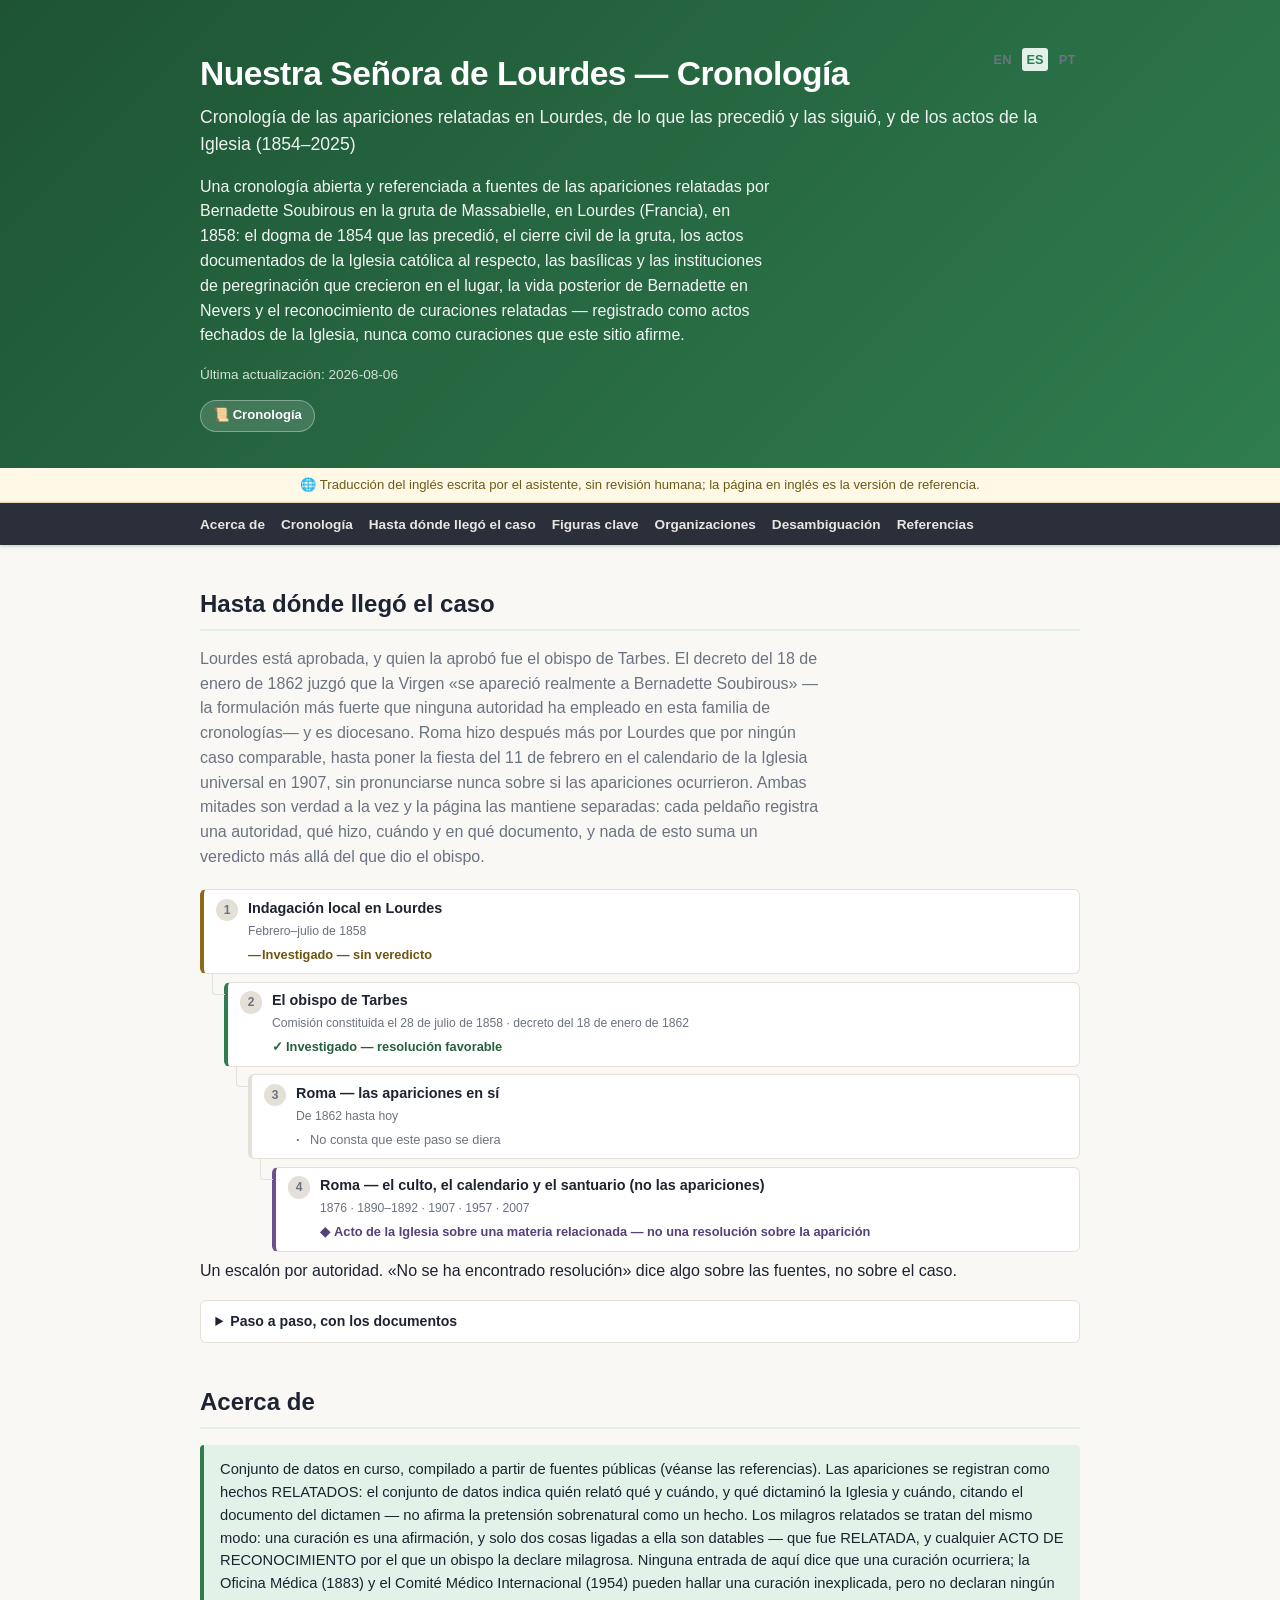
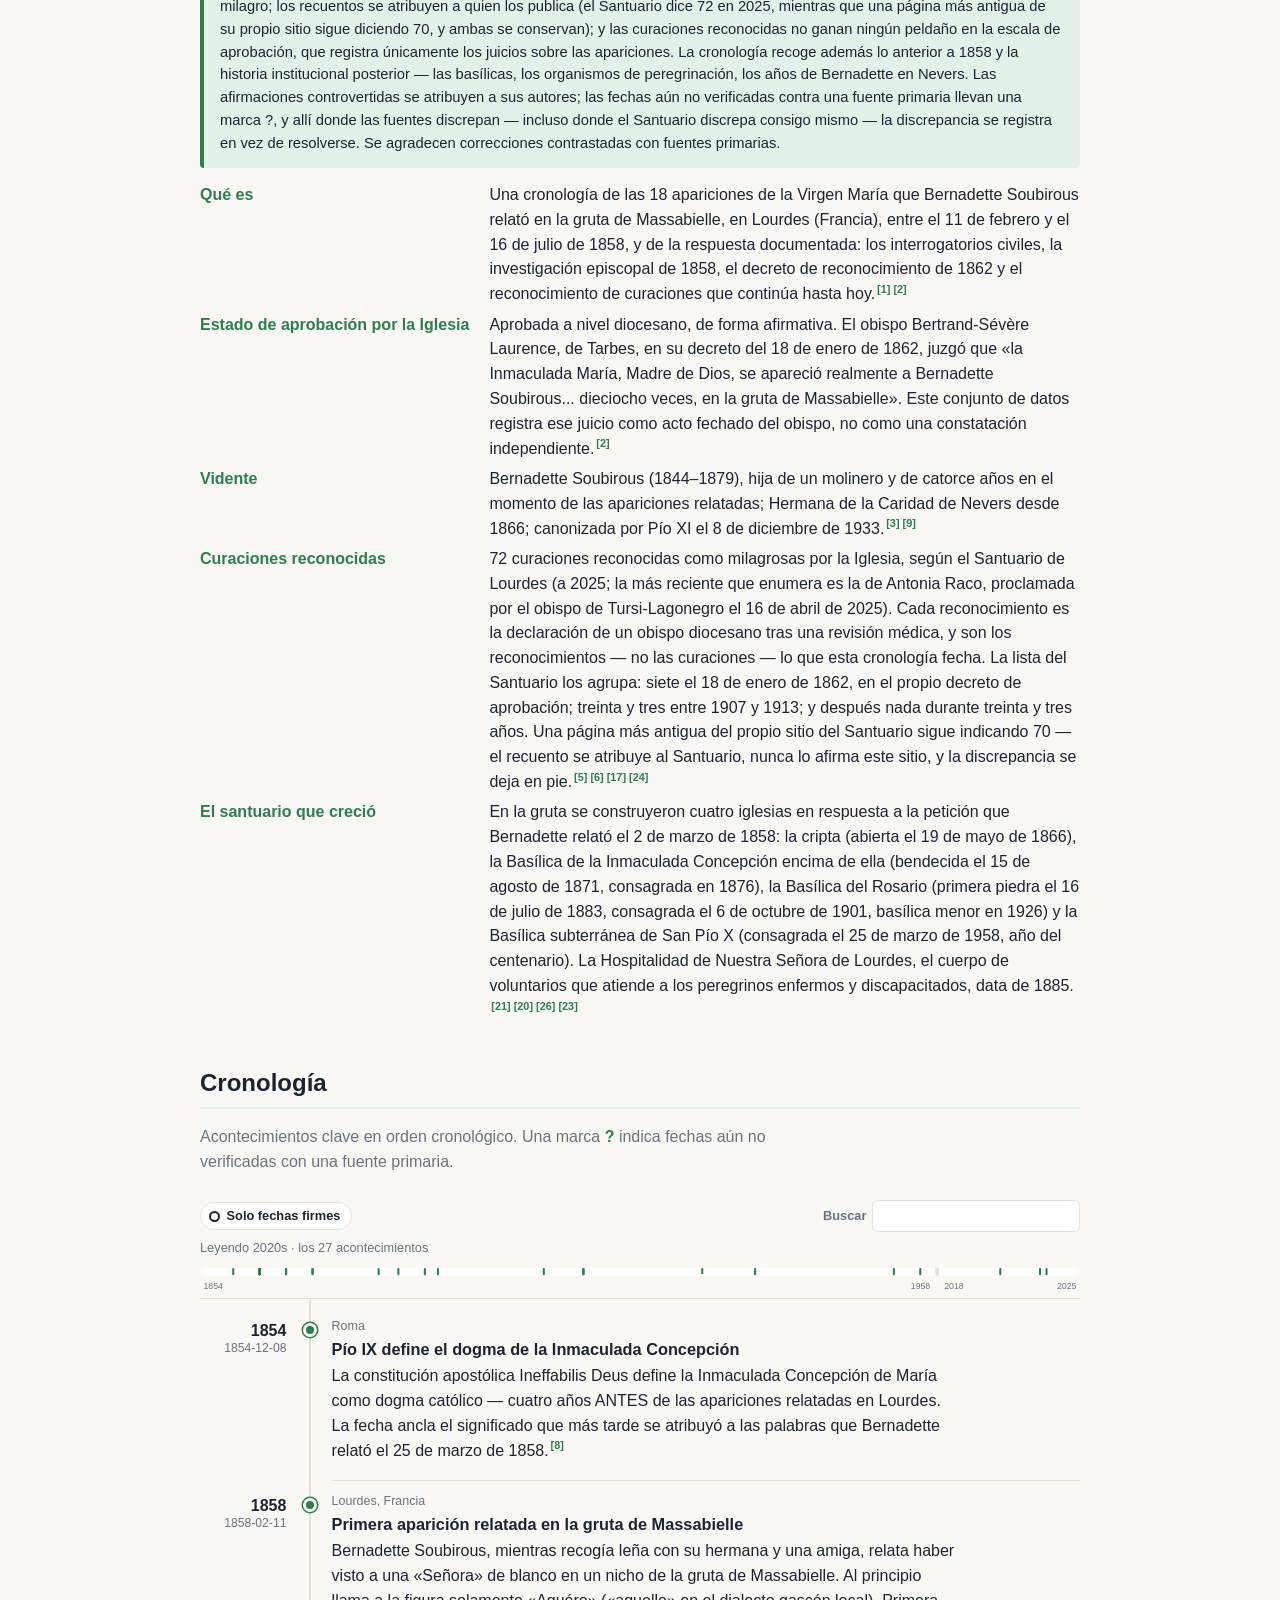
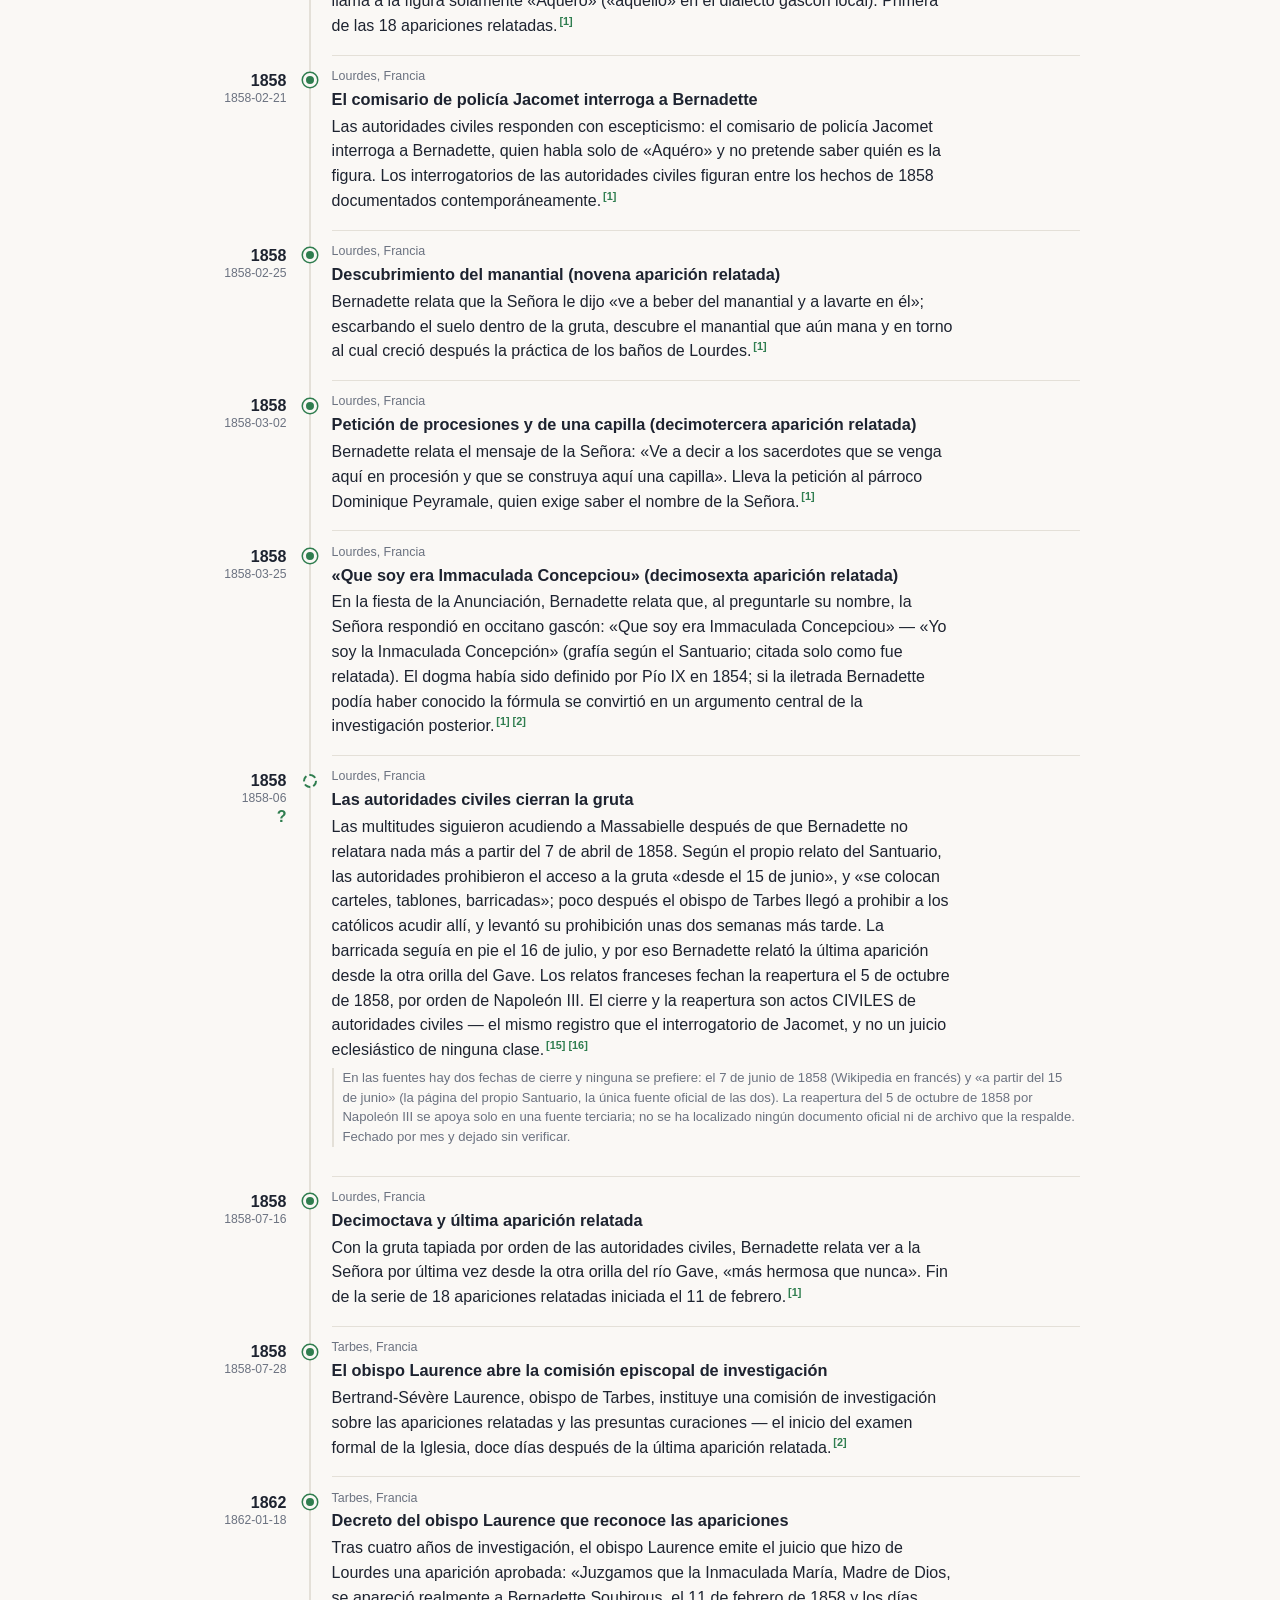
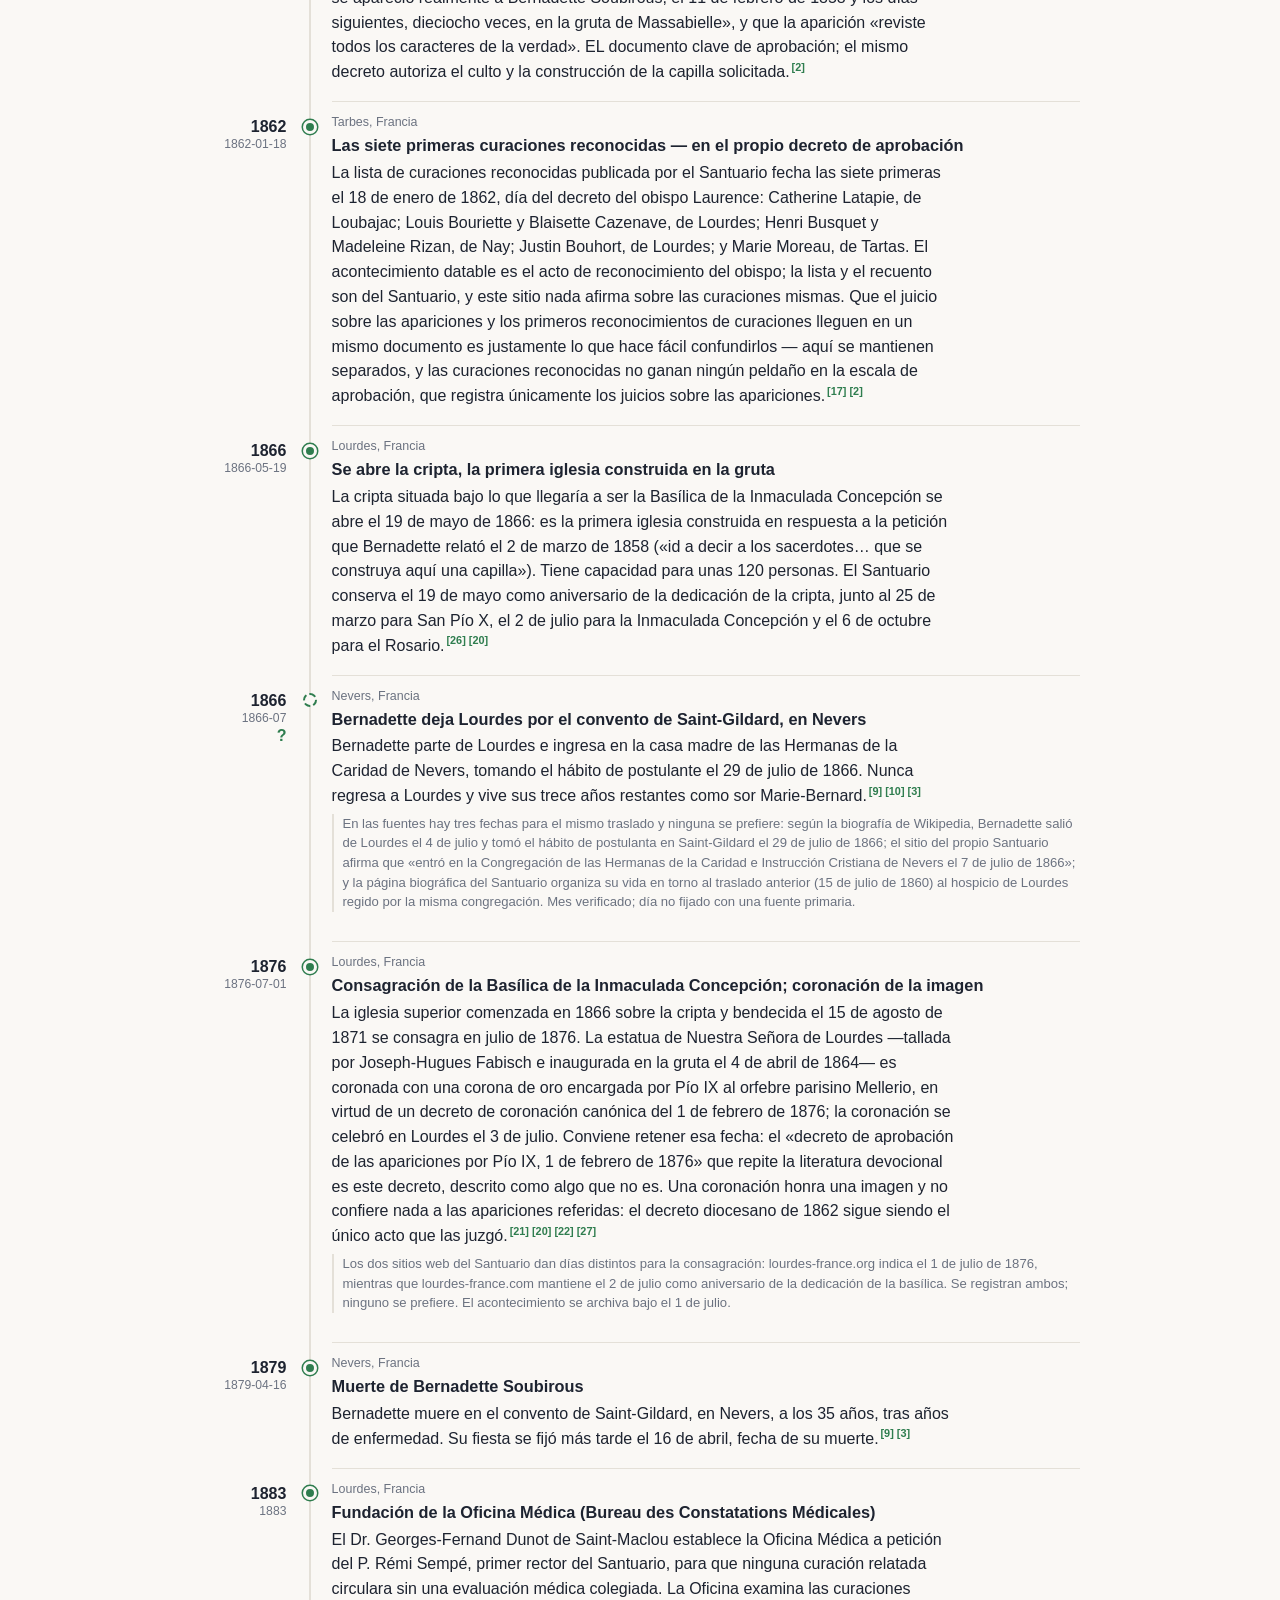
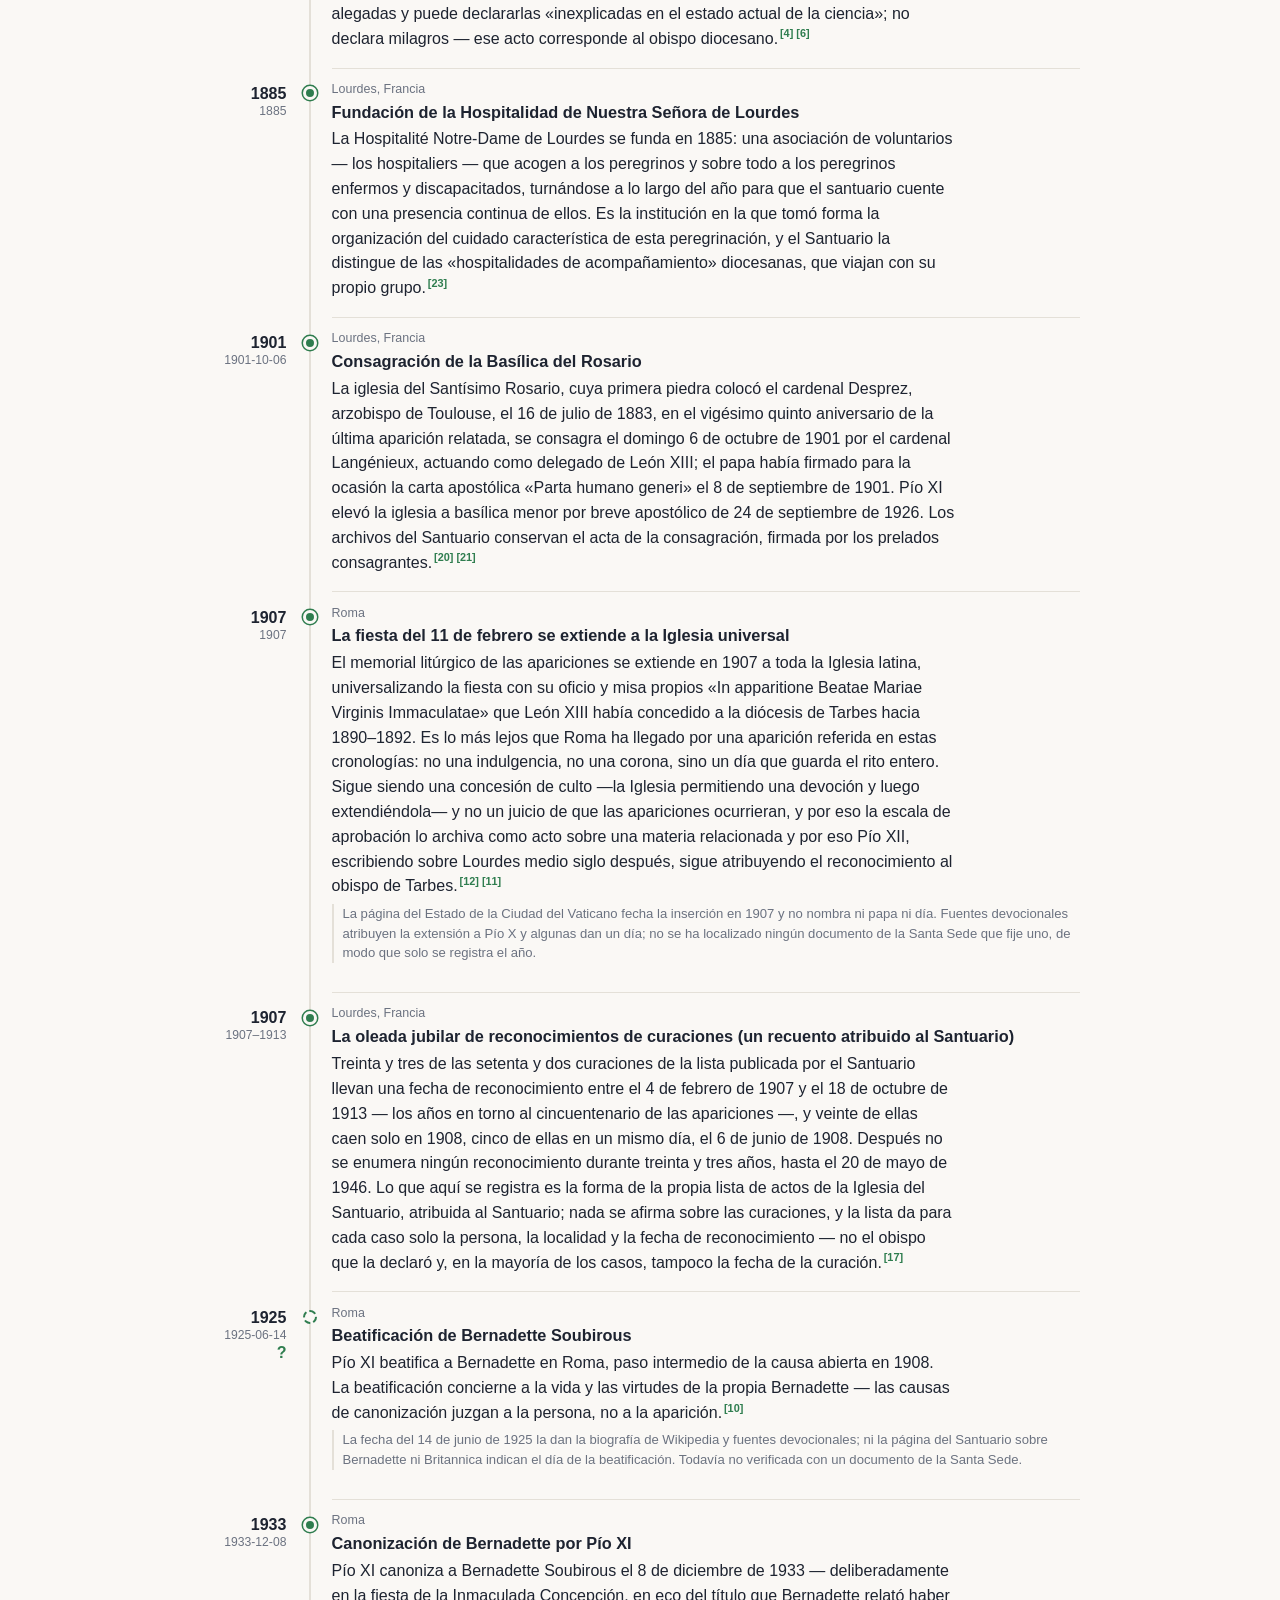
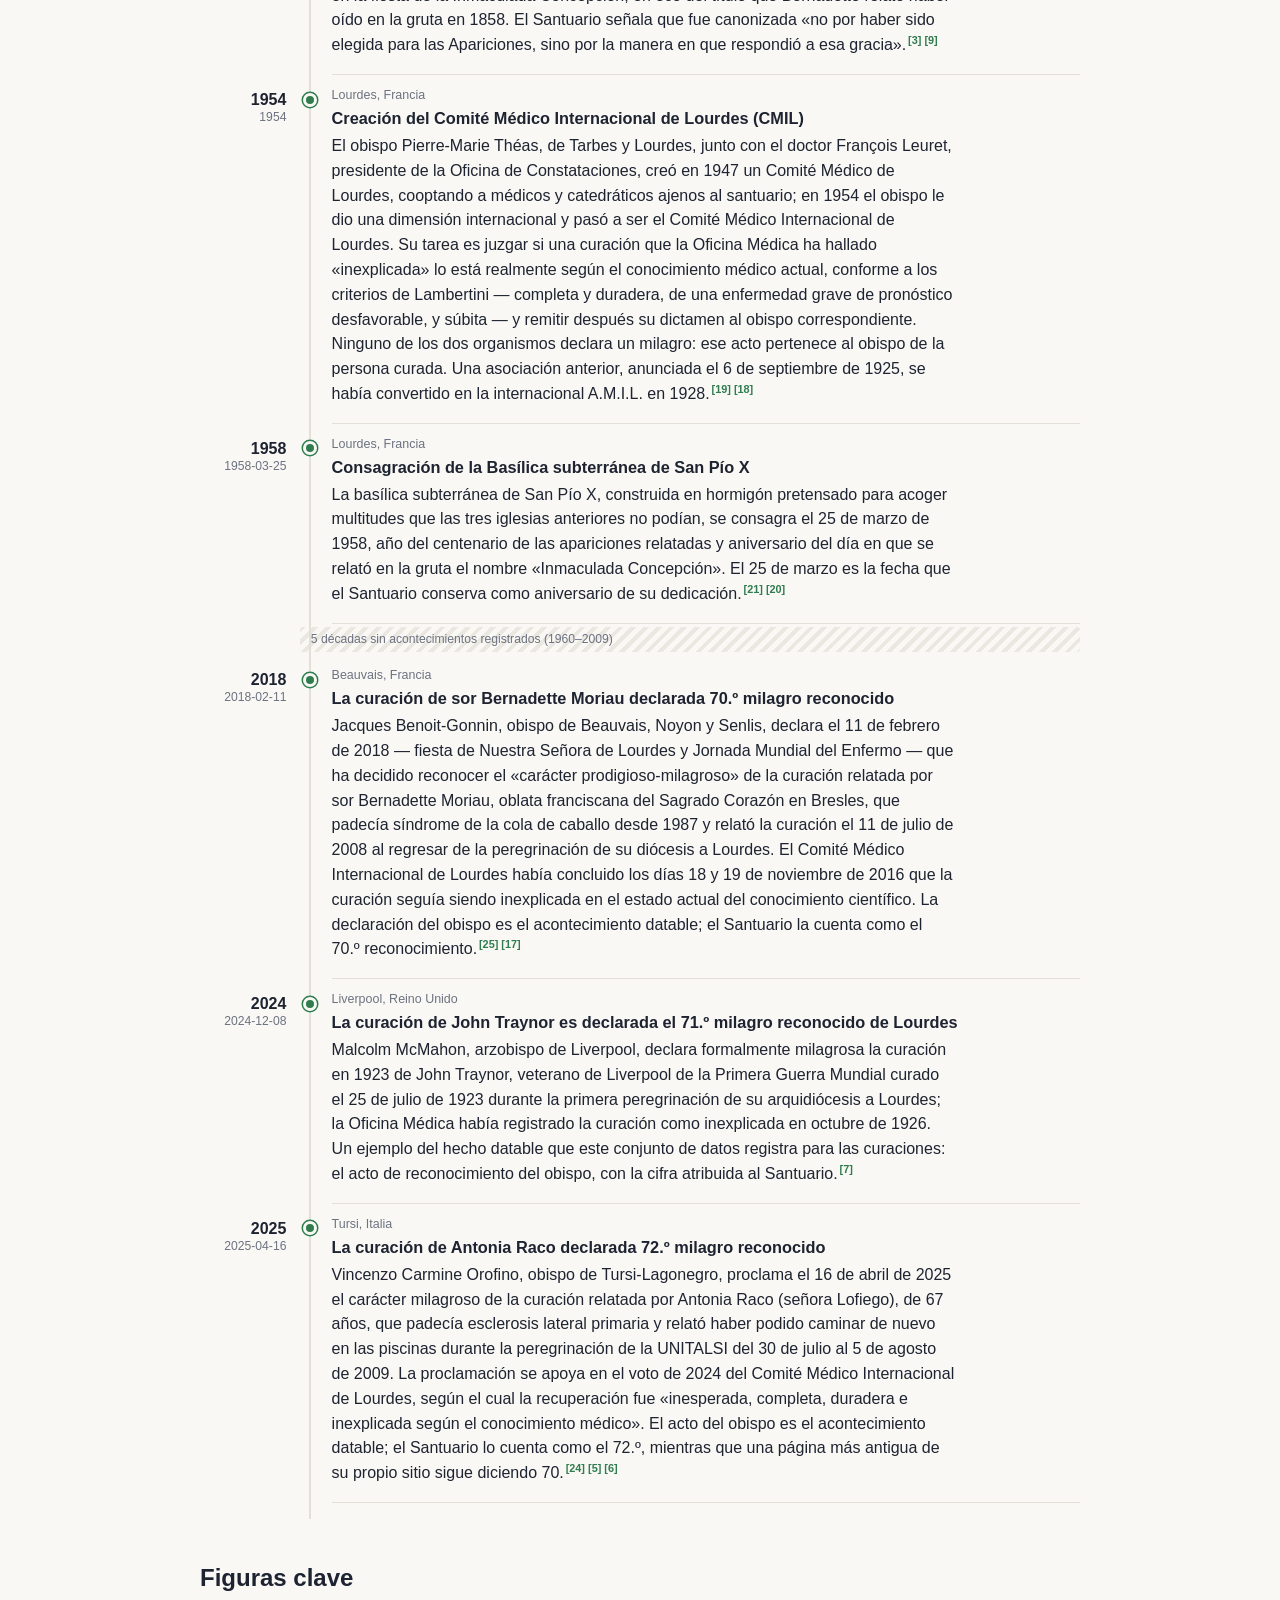
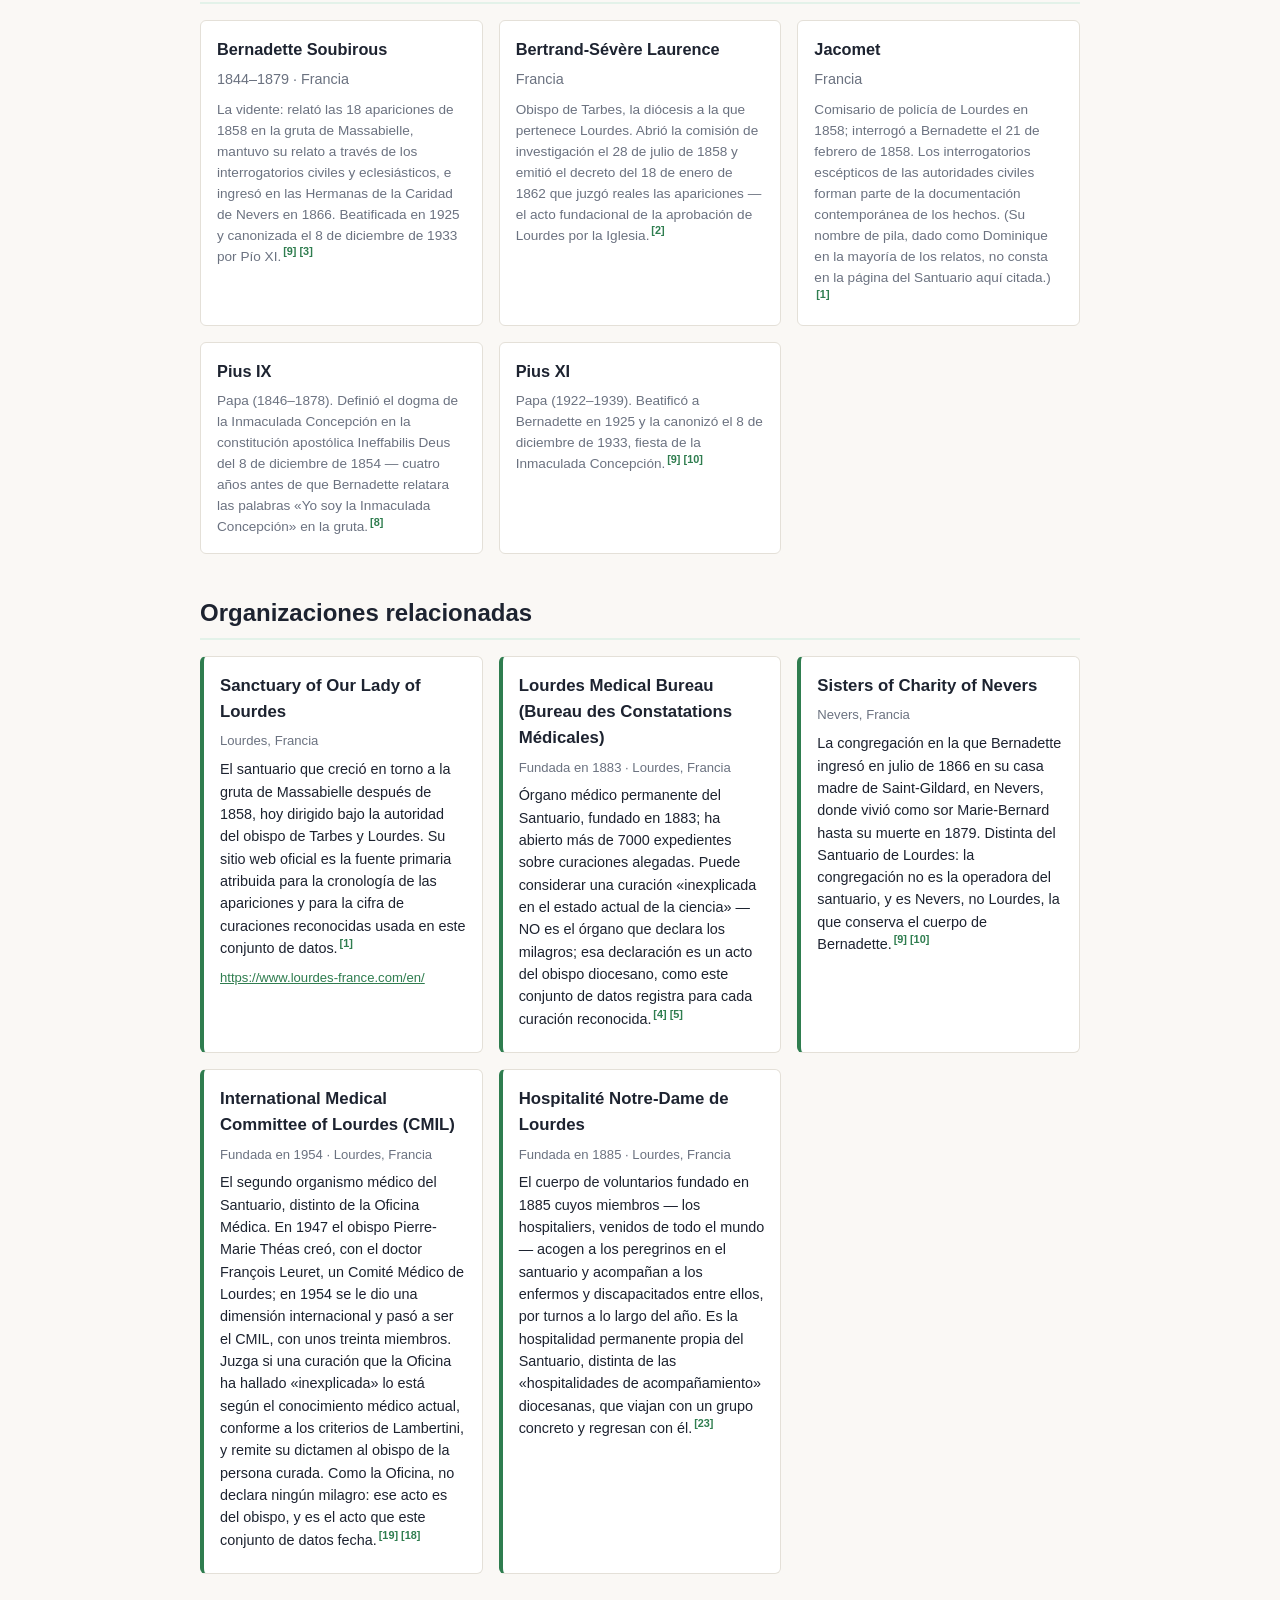
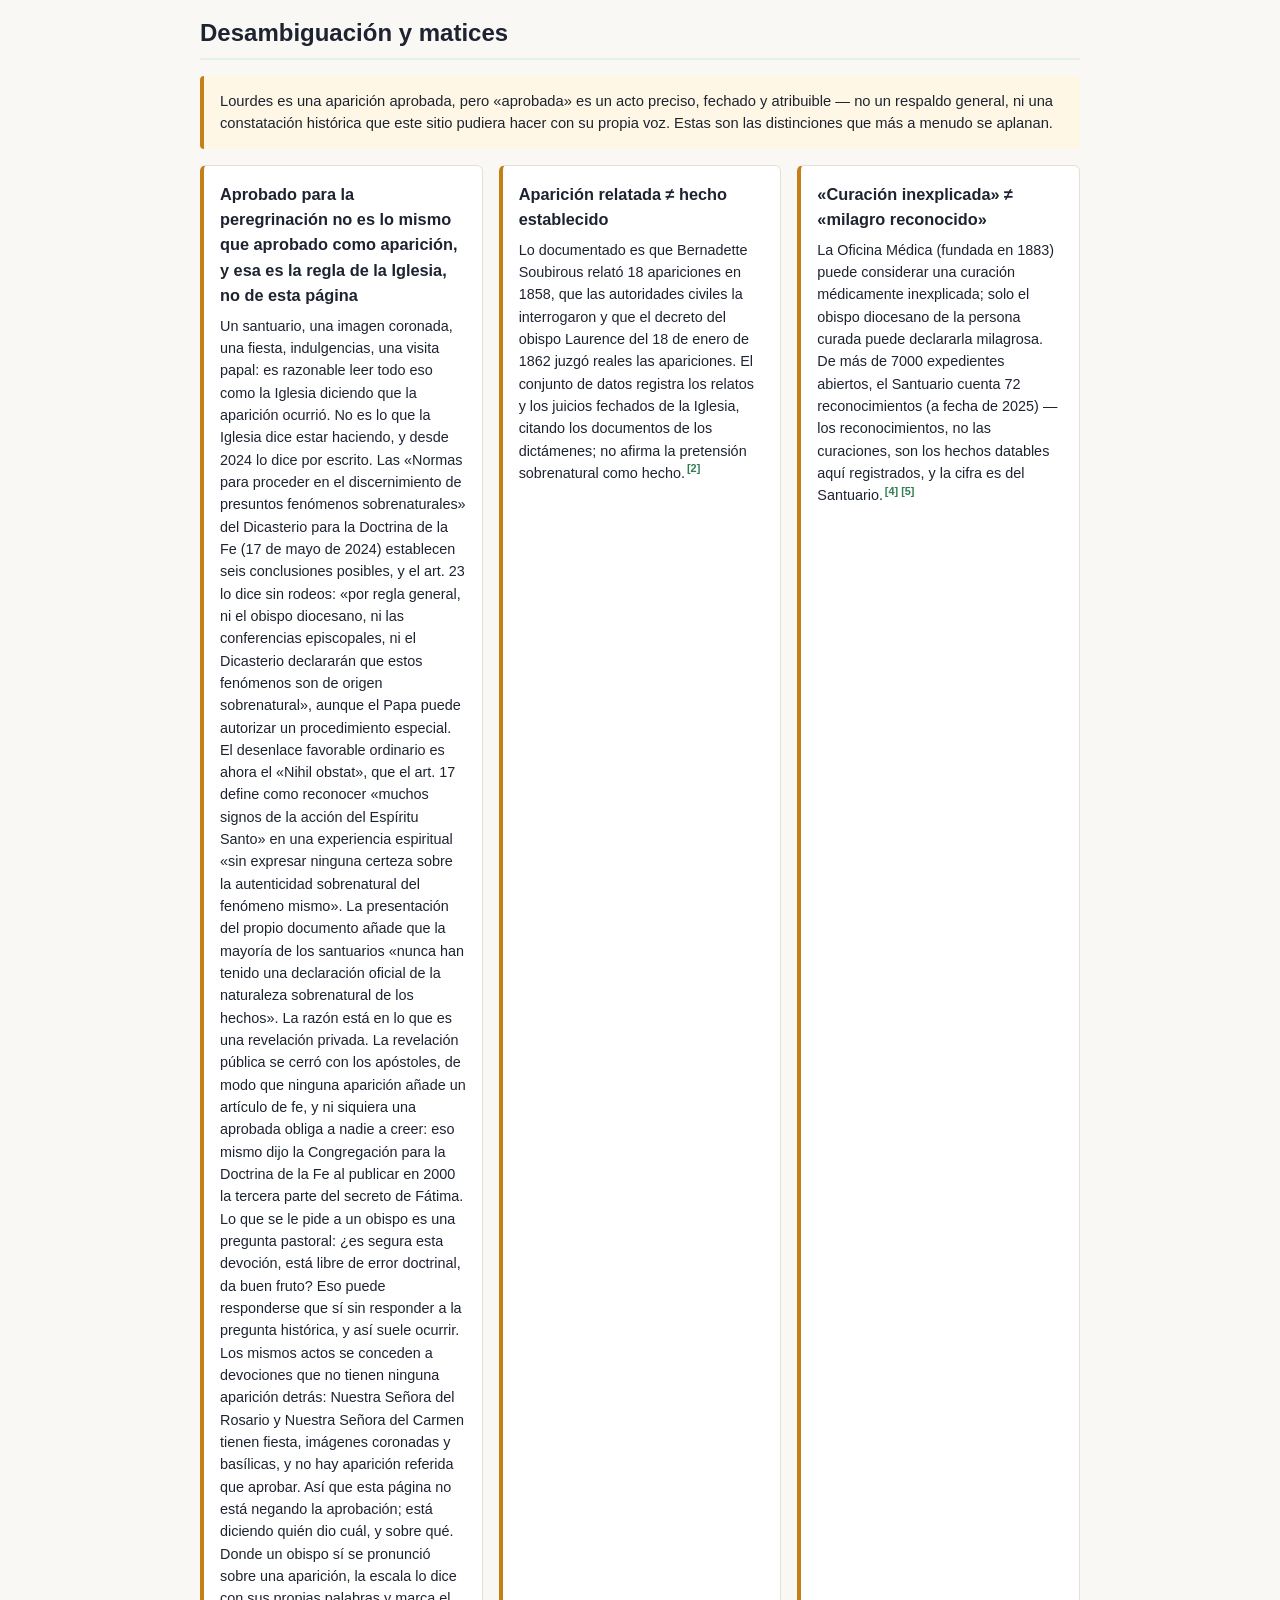
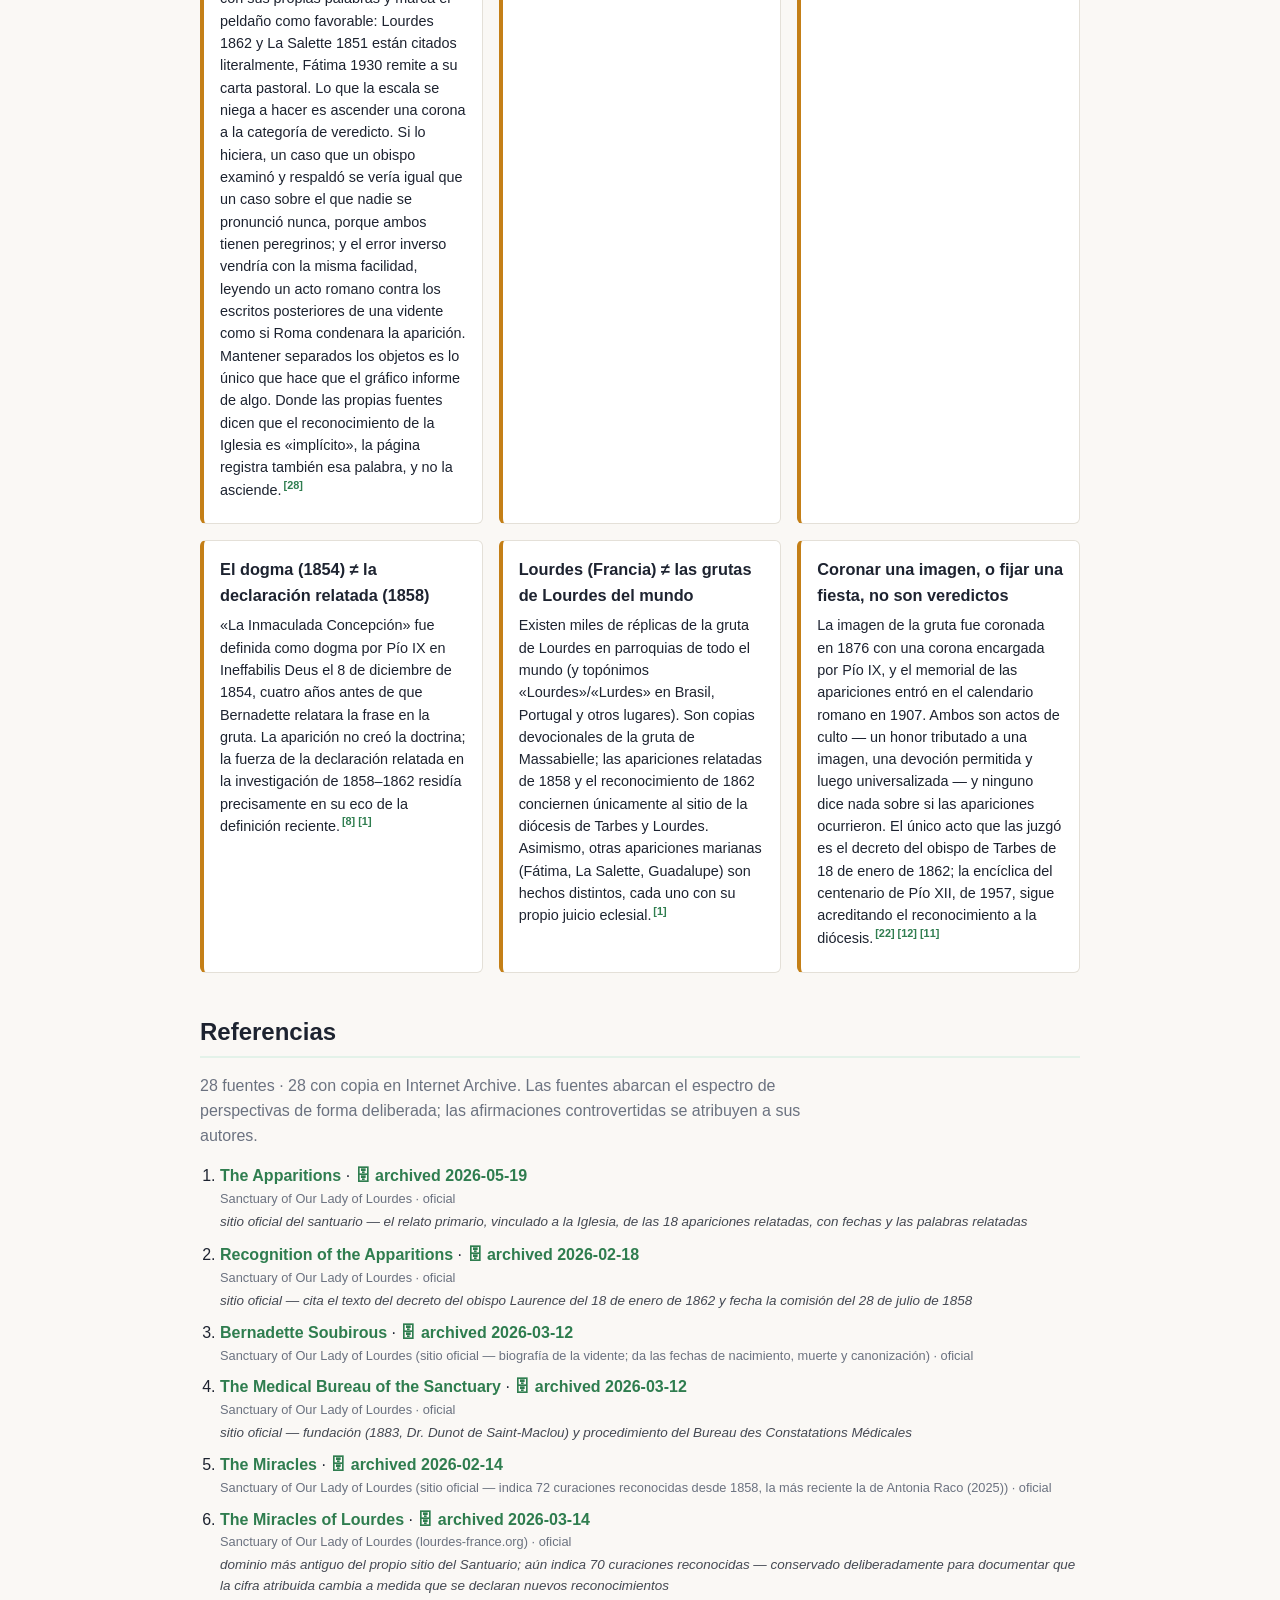
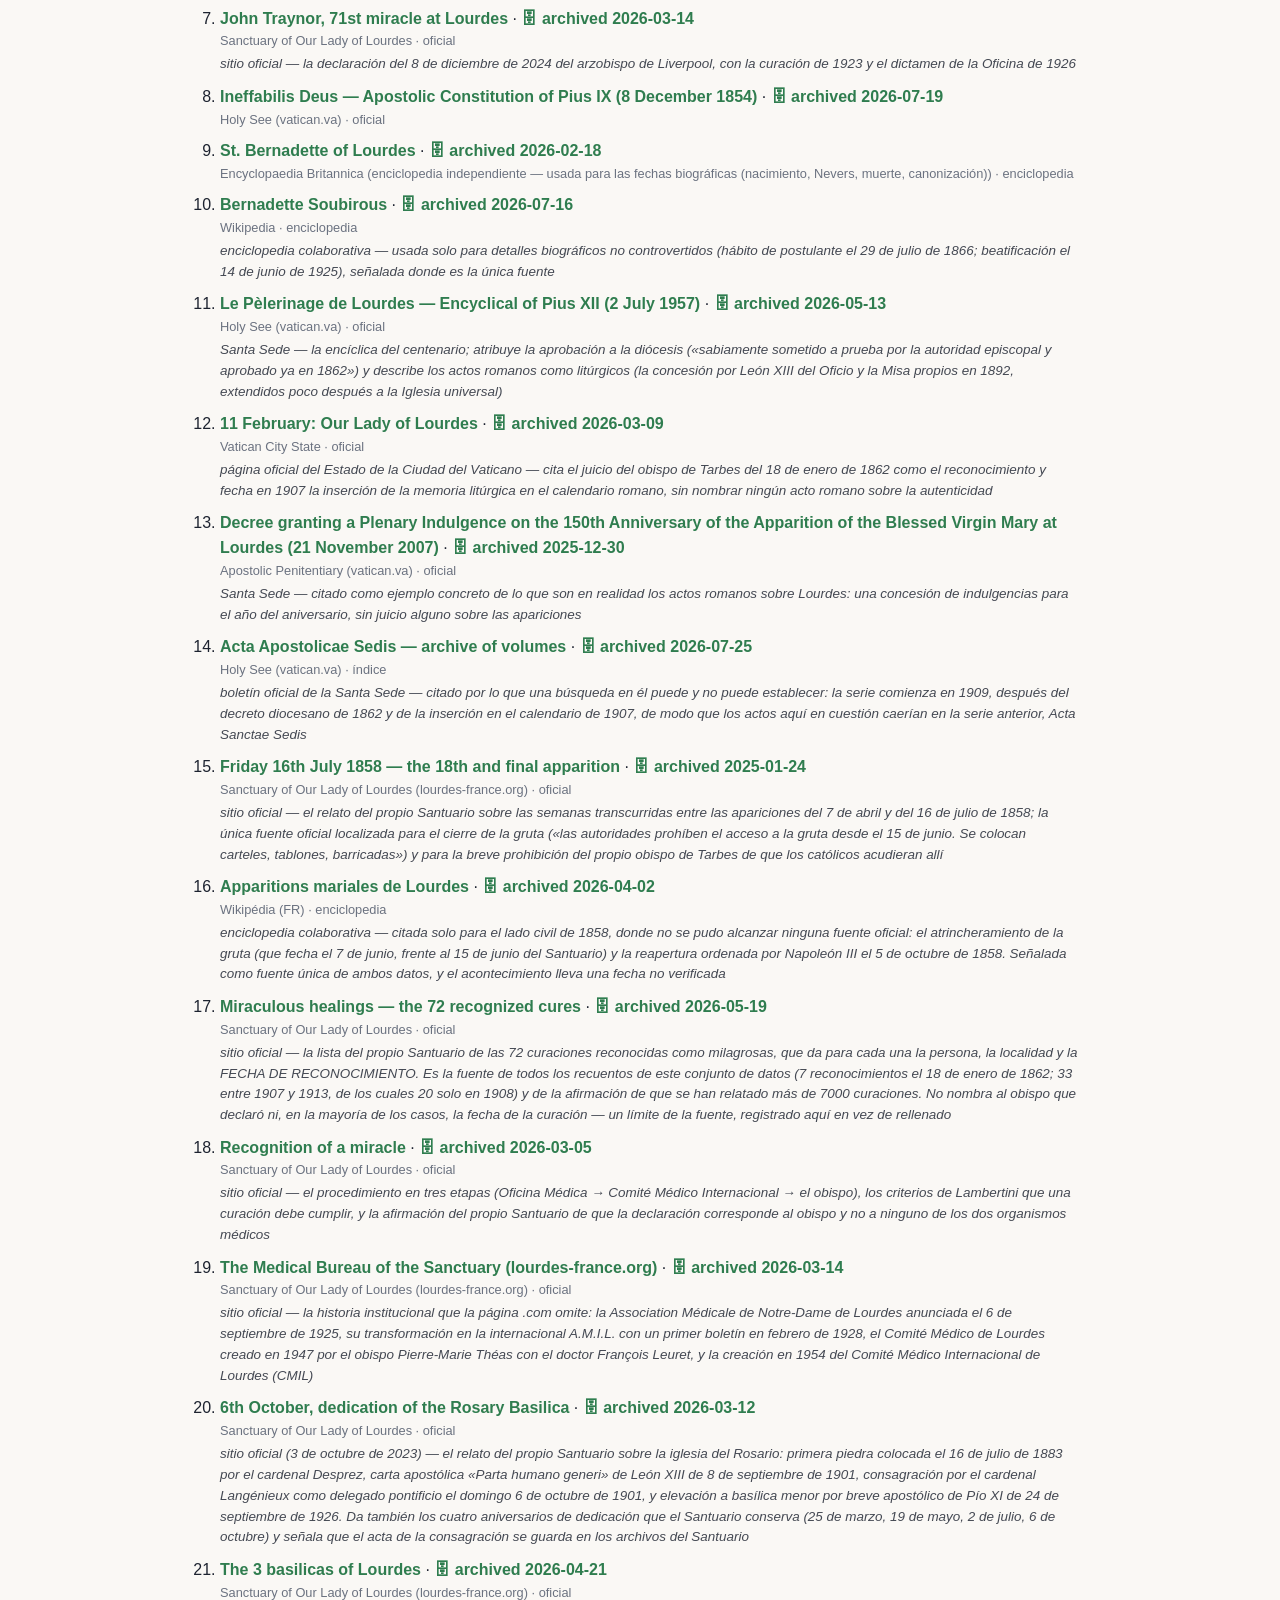
==== commit 9c798348: "Re-sync the river with core#111: full-width ribbon, lane palette build.js, the river style block and" ====
--- a/docs/es/index.html
+++ b/docs/es/index.html
@@ -218,10 +218,10 @@
           <label class="rv-find">Buscar <input type="search" autocomplete="off"></label>
           <p class="rv-status" aria-live="polite" data-all="los {n} acontecimientos" data-some="{n} de {total} acontecimientos mostrados" data-reading="Leyendo"></p>
         </div>
-        <svg class="rv-ribbon" viewBox="-4 0 648 29" preserveAspectRatio="xMinYMid meet" role="img" aria-label="Vista general de los 27 acontecimientos; los grandes vacíos del registro se dibujan como cortes">
-          <rect class="rv-row" x="0" y="2" width="640" height="9"/><rect class="rv-brk" x="534" y="2" width="4" height="9"><title>5 décadas sin acontecimientos registrados (1960–2009)</title></rect>
-          <line class="rv-tick rv-l0" data-i="0" x1="21.6" x2="21.6" y1="3.5" y2="9.5"/><line class="rv-tick rv-l0" data-i="1" x1="40.8" x2="40.8" y1="3.5" y2="9.5"/><line class="rv-tick rv-l0" data-i="2" x1="40.8" x2="40.8" y1="3.5" y2="9.5"/><line class="rv-tick rv-l0" data-i="3" x1="40.8" x2="40.8" y1="3.5" y2="9.5"/><line class="rv-tick rv-l0" data-i="4" x1="40.8" x2="40.8" y1="3.5" y2="9.5"/><line class="rv-tick rv-l0" data-i="5" x1="40.8" x2="40.8" y1="3.5" y2="9.5"/><line class="rv-tick rv-l0 rv-u" data-i="6" x1="40.8" x2="40.8" y1="3.5" y2="9.5"/><line class="rv-tick rv-l0" data-i="7" x1="40.8" x2="40.8" y1="3.5" y2="9.5"/><line class="rv-tick rv-l0" data-i="8" x1="40.8" x2="40.8" y1="3.5" y2="9.5"/><line class="rv-tick rv-l0" data-i="9" x1="60" x2="60" y1="3.5" y2="9.5"/><line class="rv-tick rv-l0" data-i="10" x1="60" x2="60" y1="3.5" y2="9.5"/><line class="rv-tick rv-l0" data-i="11" x1="79.2" x2="79.2" y1="3.5" y2="9.5"/><line class="rv-tick rv-l0 rv-u" data-i="12" x1="79.2" x2="79.2" y1="3.5" y2="9.5"/><line class="rv-tick rv-l0" data-i="13" x1="127.2" x2="127.2" y1="3.5" y2="9.5"/><line class="rv-tick rv-l0" data-i="14" x1="141.6" x2="141.6" y1="3.5" y2="9.5"/><line class="rv-tick rv-l0" data-i="15" x1="160.8" x2="160.8" y1="3.5" y2="9.5"/><line class="rv-tick rv-l0" data-i="16" x1="170.4" x2="170.4" y1="3.5" y2="9.5"/><line class="rv-tick rv-l0" data-i="17" x1="247.2" x2="247.2" y1="3.5" y2="9.5"/><line class="rv-tick rv-l0" data-i="18" x1="276" x2="276" y1="3.5" y2="9.5"/><line class="rv-tick rv-l0" data-i="19" x1="276" x2="276" y1="3.5" y2="9.5"/><line class="rv-tick rv-l0 rv-u" data-i="20" x1="362.4" x2="362.4" y1="3.5" y2="9.5"/><line class="rv-tick rv-l0" data-i="21" x1="400.8" x2="400.8" y1="3.5" y2="9.5"/><line class="rv-tick rv-l0" data-i="22" x1="501.6" x2="501.6" y1="3.5" y2="9.5"/><line class="rv-tick rv-l0" data-i="23" x1="520.8" x2="520.8" y1="3.5" y2="9.5"/><line class="rv-tick rv-l0" data-i="24" x1="584.8" x2="584.8" y1="3.5" y2="9.5"/><line class="rv-tick rv-l0" data-i="25" x1="613.6" x2="613.6" y1="3.5" y2="9.5"/><line class="rv-tick rv-l0" data-i="26" x1="618.4" x2="618.4" y1="3.5" y2="9.5"/>
-          <text class="rv-axis" x="0" y="26" text-anchor="start">1854</text><text class="rv-axis" x="528" y="26" text-anchor="end">1958</text><text class="rv-axis" x="544" y="26" text-anchor="start">2018</text><text class="rv-axis" x="640" y="26" text-anchor="end">2025</text><rect class="rv-win" x="0" y="0" width="0" height="13"/>
+        <svg class="rv-ribbon" viewBox="-4 0 1008 29" preserveAspectRatio="xMinYMid meet" role="img" aria-label="Vista general de los 27 acontecimientos; los grandes vacíos del registro se dibujan como cortes">
+          <rect class="rv-row" x="0" y="2" width="1000" height="9"/><rect class="rv-brk" x="838.6" y="2" width="4" height="9"><title>5 décadas sin acontecimientos registrados (1960–2009)</title></rect>
+          <line class="rv-tick rv-l0" data-i="0" x1="34.1" x2="34.1" y1="3.5" y2="9.5"/><line class="rv-tick rv-l0" data-i="1" x1="64.3" x2="64.3" y1="3.5" y2="9.5"/><line class="rv-tick rv-l0" data-i="2" x1="64.3" x2="64.3" y1="3.5" y2="9.5"/><line class="rv-tick rv-l0" data-i="3" x1="64.3" x2="64.3" y1="3.5" y2="9.5"/><line class="rv-tick rv-l0" data-i="4" x1="64.3" x2="64.3" y1="3.5" y2="9.5"/><line class="rv-tick rv-l0" data-i="5" x1="64.3" x2="64.3" y1="3.5" y2="9.5"/><line class="rv-tick rv-l0 rv-u" data-i="6" x1="64.3" x2="64.3" y1="3.5" y2="9.5"/><line class="rv-tick rv-l0" data-i="7" x1="64.3" x2="64.3" y1="3.5" y2="9.5"/><line class="rv-tick rv-l0" data-i="8" x1="64.3" x2="64.3" y1="3.5" y2="9.5"/><line class="rv-tick rv-l0" data-i="9" x1="94.6" x2="94.6" y1="3.5" y2="9.5"/><line class="rv-tick rv-l0" data-i="10" x1="94.6" x2="94.6" y1="3.5" y2="9.5"/><line class="rv-tick rv-l0" data-i="11" x1="124.9" x2="124.9" y1="3.5" y2="9.5"/><line class="rv-tick rv-l0 rv-u" data-i="12" x1="124.9" x2="124.9" y1="3.5" y2="9.5"/><line class="rv-tick rv-l0" data-i="13" x1="200.6" x2="200.6" y1="3.5" y2="9.5"/><line class="rv-tick rv-l0" data-i="14" x1="223.3" x2="223.3" y1="3.5" y2="9.5"/><line class="rv-tick rv-l0" data-i="15" x1="253.6" x2="253.6" y1="3.5" y2="9.5"/><line class="rv-tick rv-l0" data-i="16" x1="268.7" x2="268.7" y1="3.5" y2="9.5"/><line class="rv-tick rv-l0" data-i="17" x1="389.9" x2="389.9" y1="3.5" y2="9.5"/><line class="rv-tick rv-l0" data-i="18" x1="435.3" x2="435.3" y1="3.5" y2="9.5"/><line class="rv-tick rv-l0" data-i="19" x1="435.3" x2="435.3" y1="3.5" y2="9.5"/><line class="rv-tick rv-l0 rv-u" data-i="20" x1="571.4" x2="571.4" y1="3.5" y2="9.5"/><line class="rv-tick rv-l0" data-i="21" x1="632" x2="632" y1="3.5" y2="9.5"/><line class="rv-tick rv-l0" data-i="22" x1="791" x2="791" y1="3.5" y2="9.5"/><line class="rv-tick rv-l0" data-i="23" x1="821.2" x2="821.2" y1="3.5" y2="9.5"/><line class="rv-tick rv-l0" data-i="24" x1="912.9" x2="912.9" y1="3.5" y2="9.5"/><line class="rv-tick rv-l0" data-i="25" x1="958.4" x2="958.4" y1="3.5" y2="9.5"/><line class="rv-tick rv-l0" data-i="26" x1="965.9" x2="965.9" y1="3.5" y2="9.5"/>
+          <text class="rv-axis" x="0" y="26" text-anchor="start">1854</text><text class="rv-axis" x="832.6" y="26" text-anchor="end">1958</text><text class="rv-axis" x="848.6" y="26" text-anchor="start">2018</text><text class="rv-axis" x="1000" y="26" text-anchor="end">2025</text><rect class="rv-win" x="0" y="0" width="0" height="13"/>
         </svg>
       </div>
       <ol class="rv-list" style="--lanes:1">
--- a/docs/styles.css
+++ b/docs/styles.css
@@ -553,18 +553,21 @@
 
 /* ---------------------------------------------------------------------------
    Time river (core#108): the chronology as lane tracks, opt-in with
-   meta.layout "river". Lane 0 is the site accent; the others are fixed hues
-   chosen to stay apart from each other and readable on the light ground.
+   meta.layout "river". A single-track river takes the site accent. With a
+   lane taxonomy (.rv-lanes) every lane takes a fixed hue from one palette,
+   chosen to stay apart from each other and readable on the light ground; a
+   site accent could otherwise land next to one of them (rcc: rose on rose).
    --------------------------------------------------------------------------- */
 .river { --rv-tw: 20px; --rv-yw: 5.6rem; --rv-top: 2.6rem; }
 .rv-l0 { --c: var(--accent); }
+.rv-lanes .rv-l0 { --c: #4338a0; }
 .rv-l1 { --c: #13776d; }
 .rv-l2 { --c: #a8620f; }
-.rv-l3 { --c: #b03a5b; }
-.rv-l4 { --c: #3f6ea8; }
-.rv-l5 { --c: #6b7a1f; }
-.rv-l6 { --c: #7d3c98; }
-.rv-l7 { --c: #8a5a44; }
+.rv-l3 { --c: #b0306a; }
+.rv-l4 { --c: #2f7fb5; }
+.rv-l5 { --c: #5e7a1a; }
+.rv-l6 { --c: #8a5a44; }
+.rv-l7 { --c: #555f6d; }
 .rv-bar { background: var(--bg); padding: .6rem 0 .4rem; border-bottom: 1px solid var(--line); display: grid; gap: .5rem; z-index: 5; }
 @media (min-width: 700px) and (min-height: 640px) { .rv-bar { position: sticky; top: var(--rv-top); } }
 .rv-controls { display: flex; flex-wrap: wrap; gap: .4rem .5rem; align-items: center; }
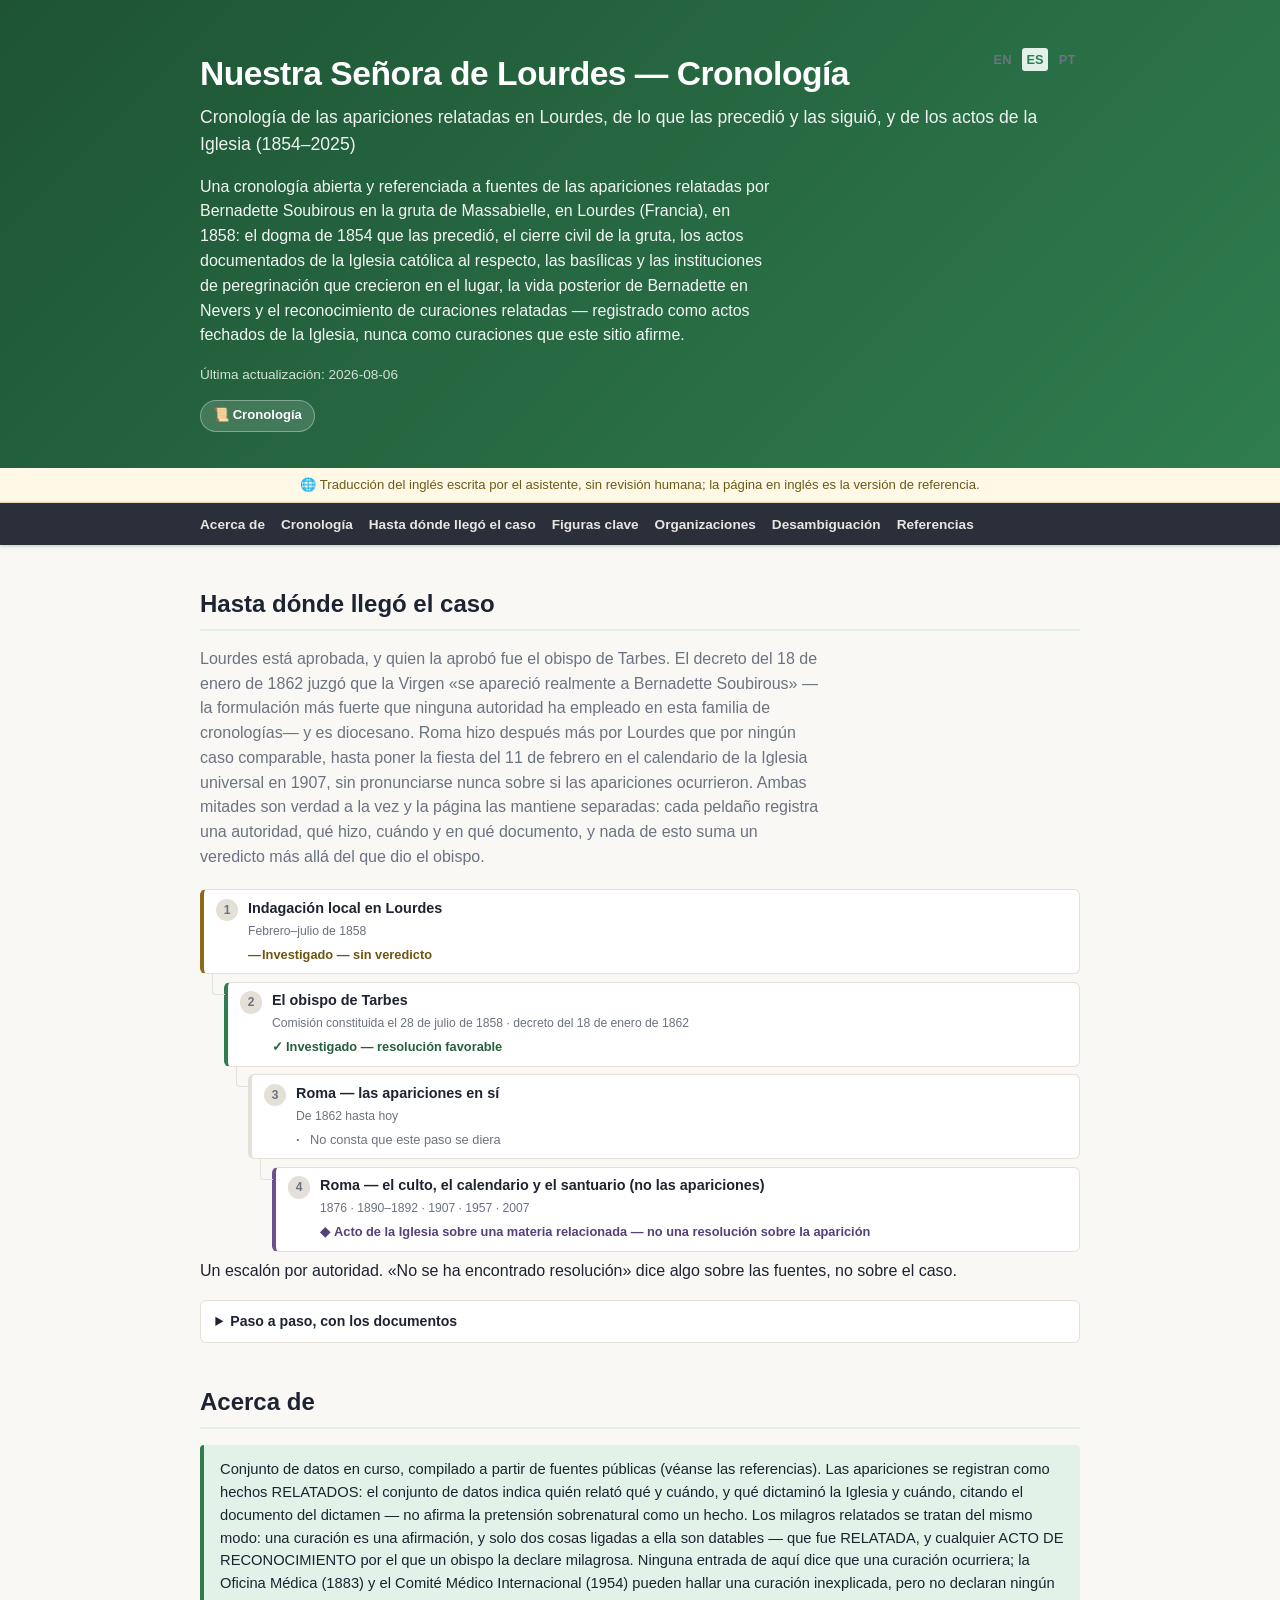
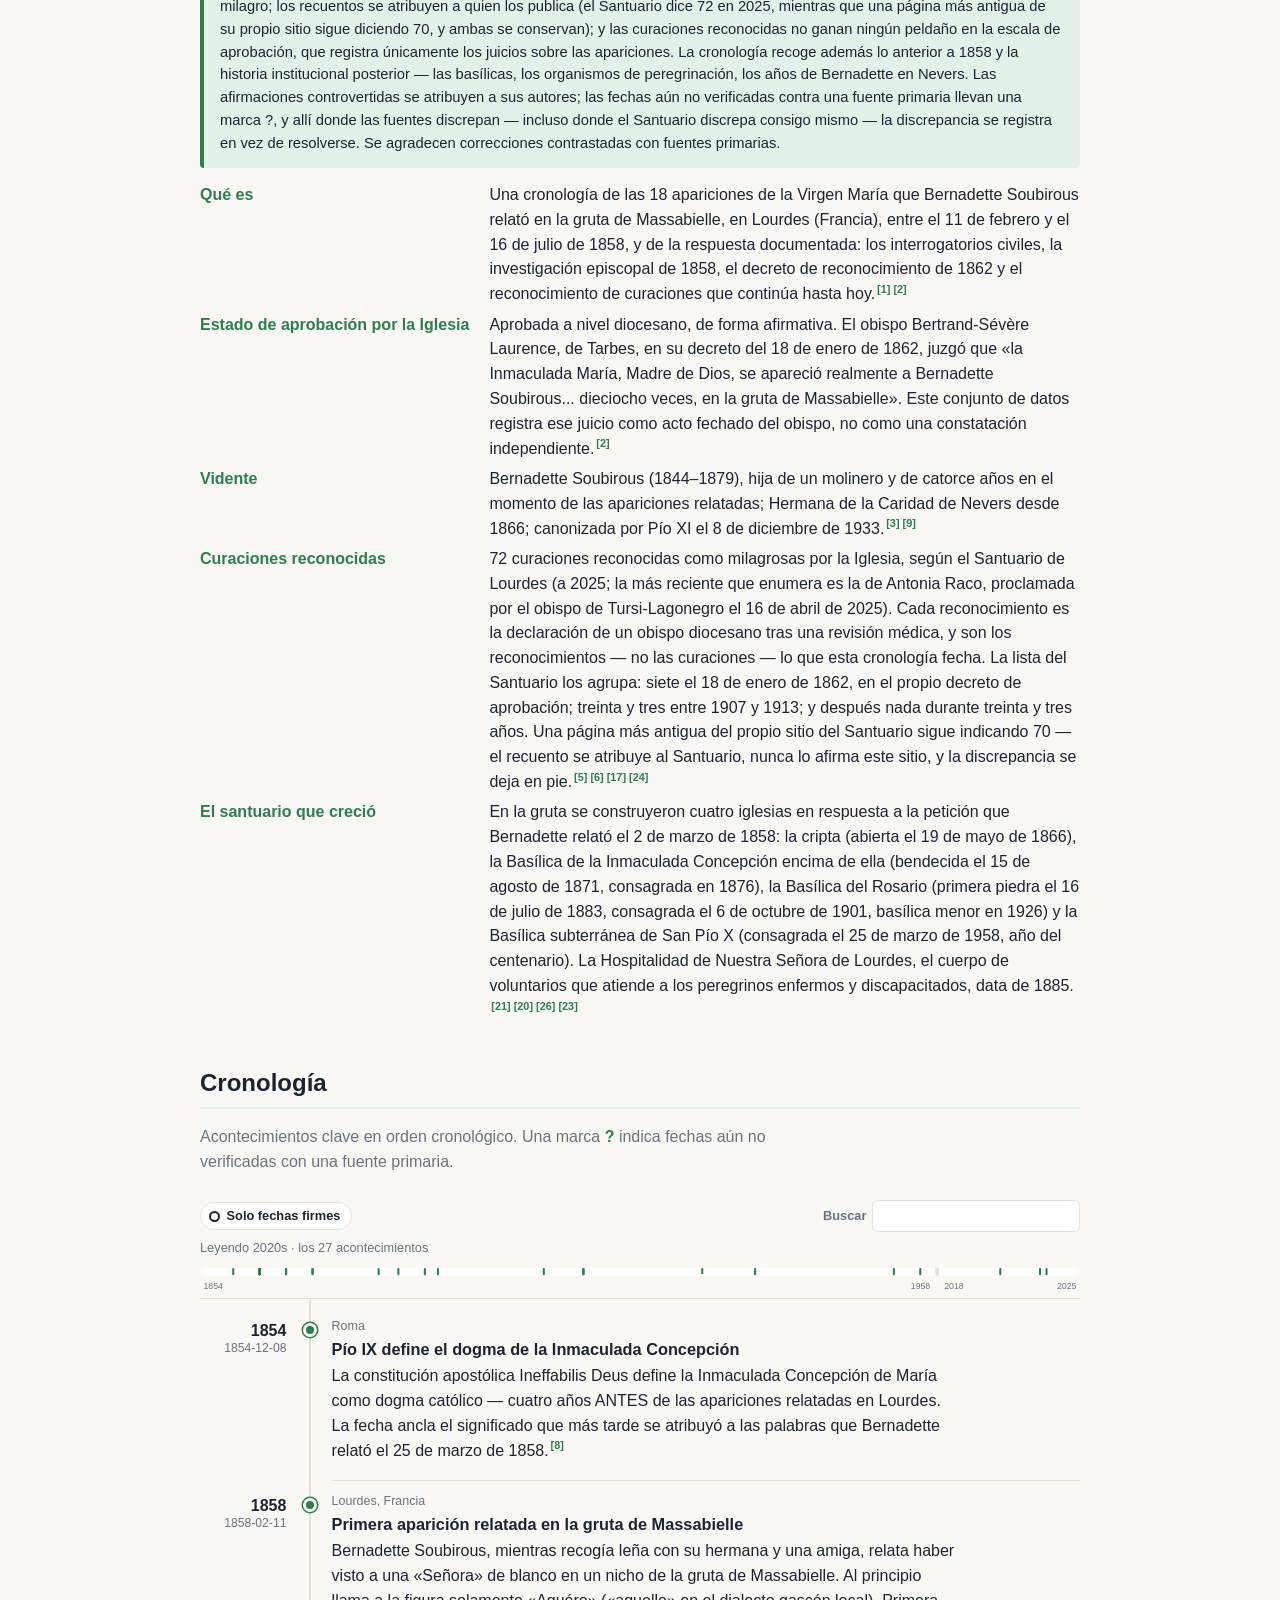
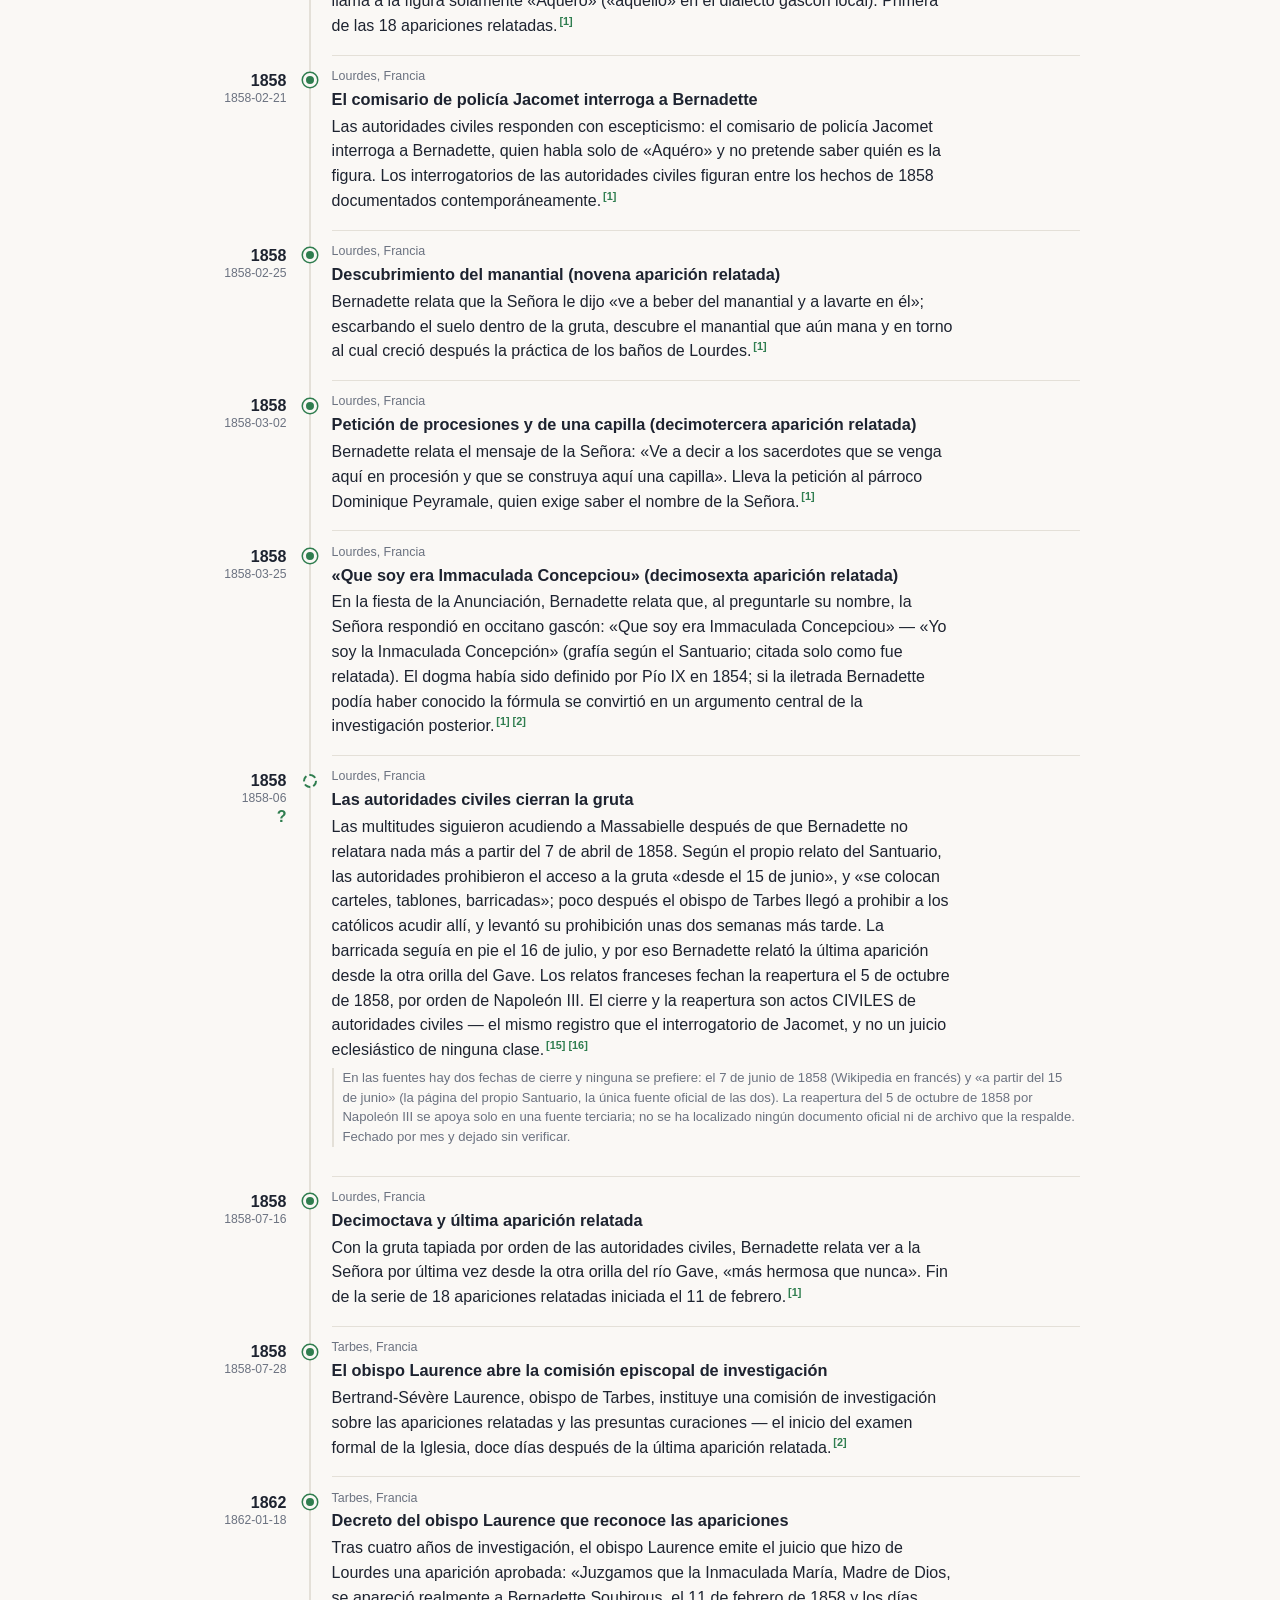
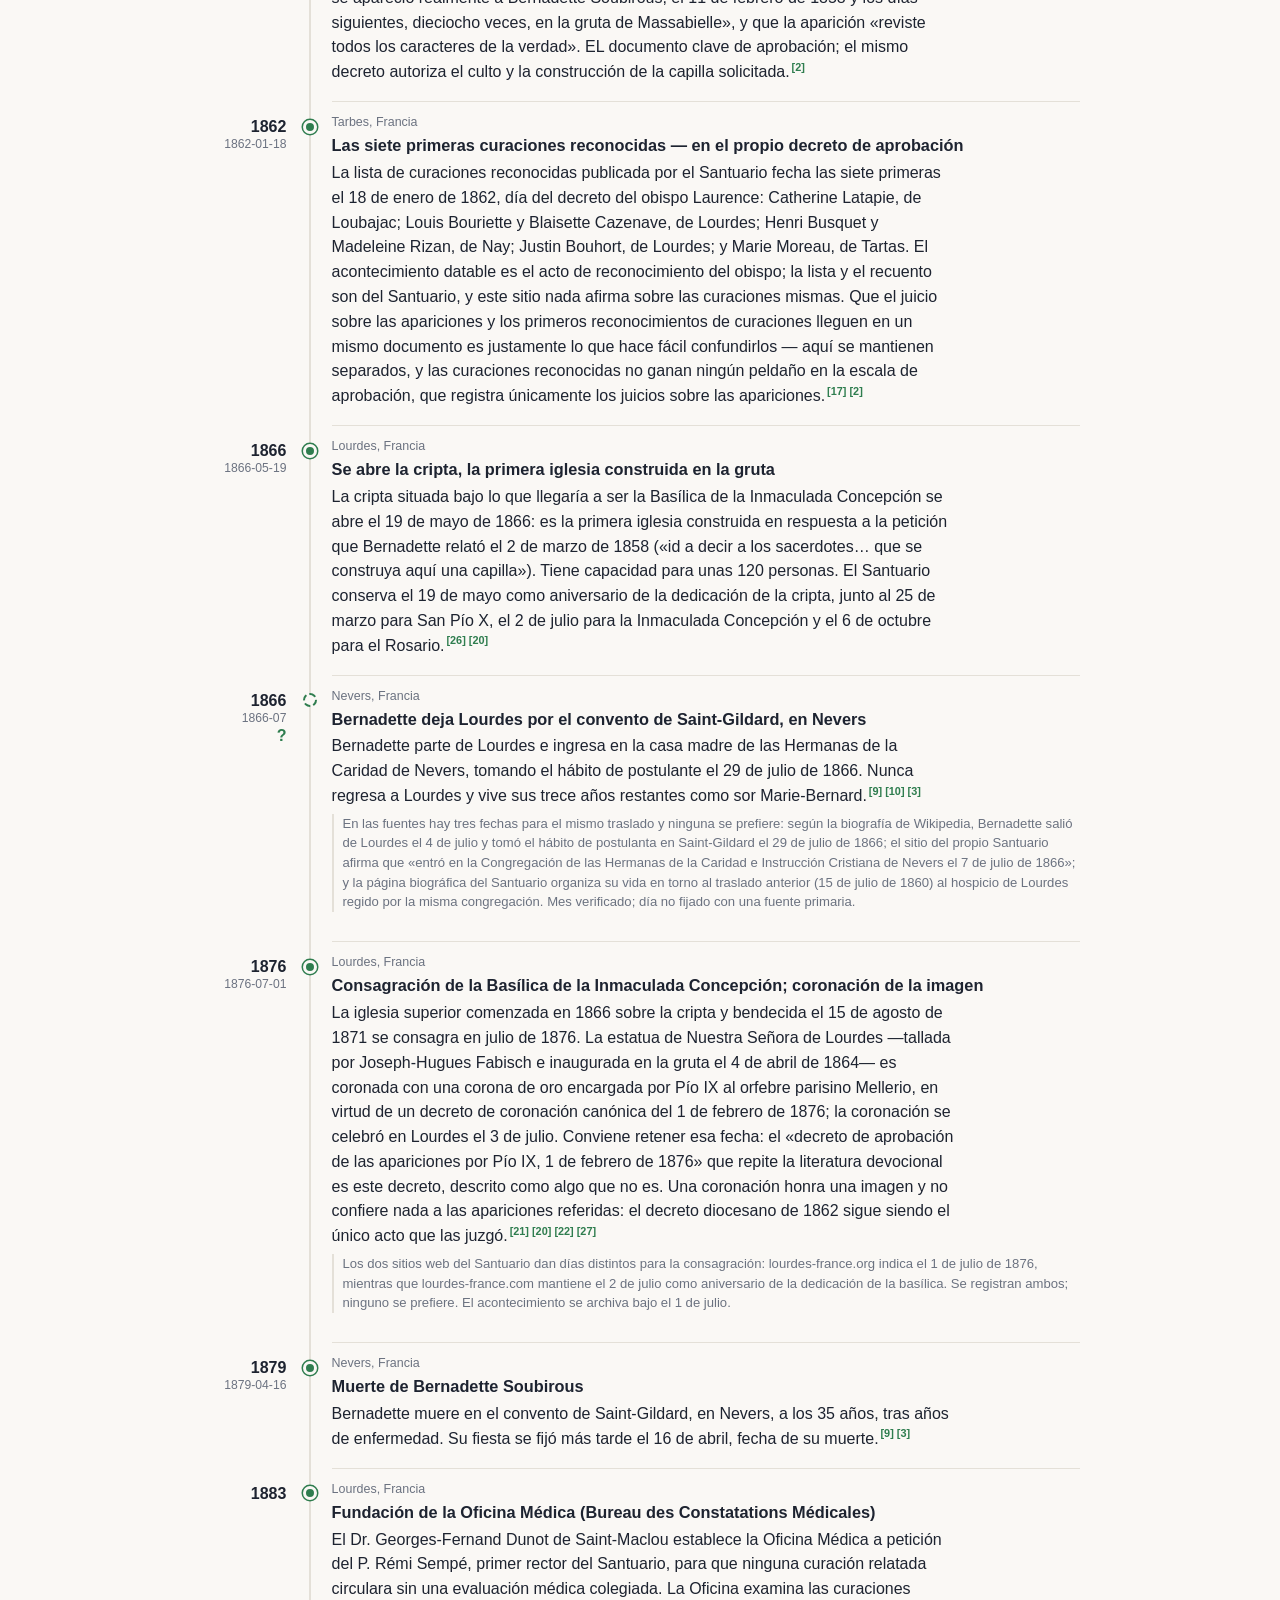
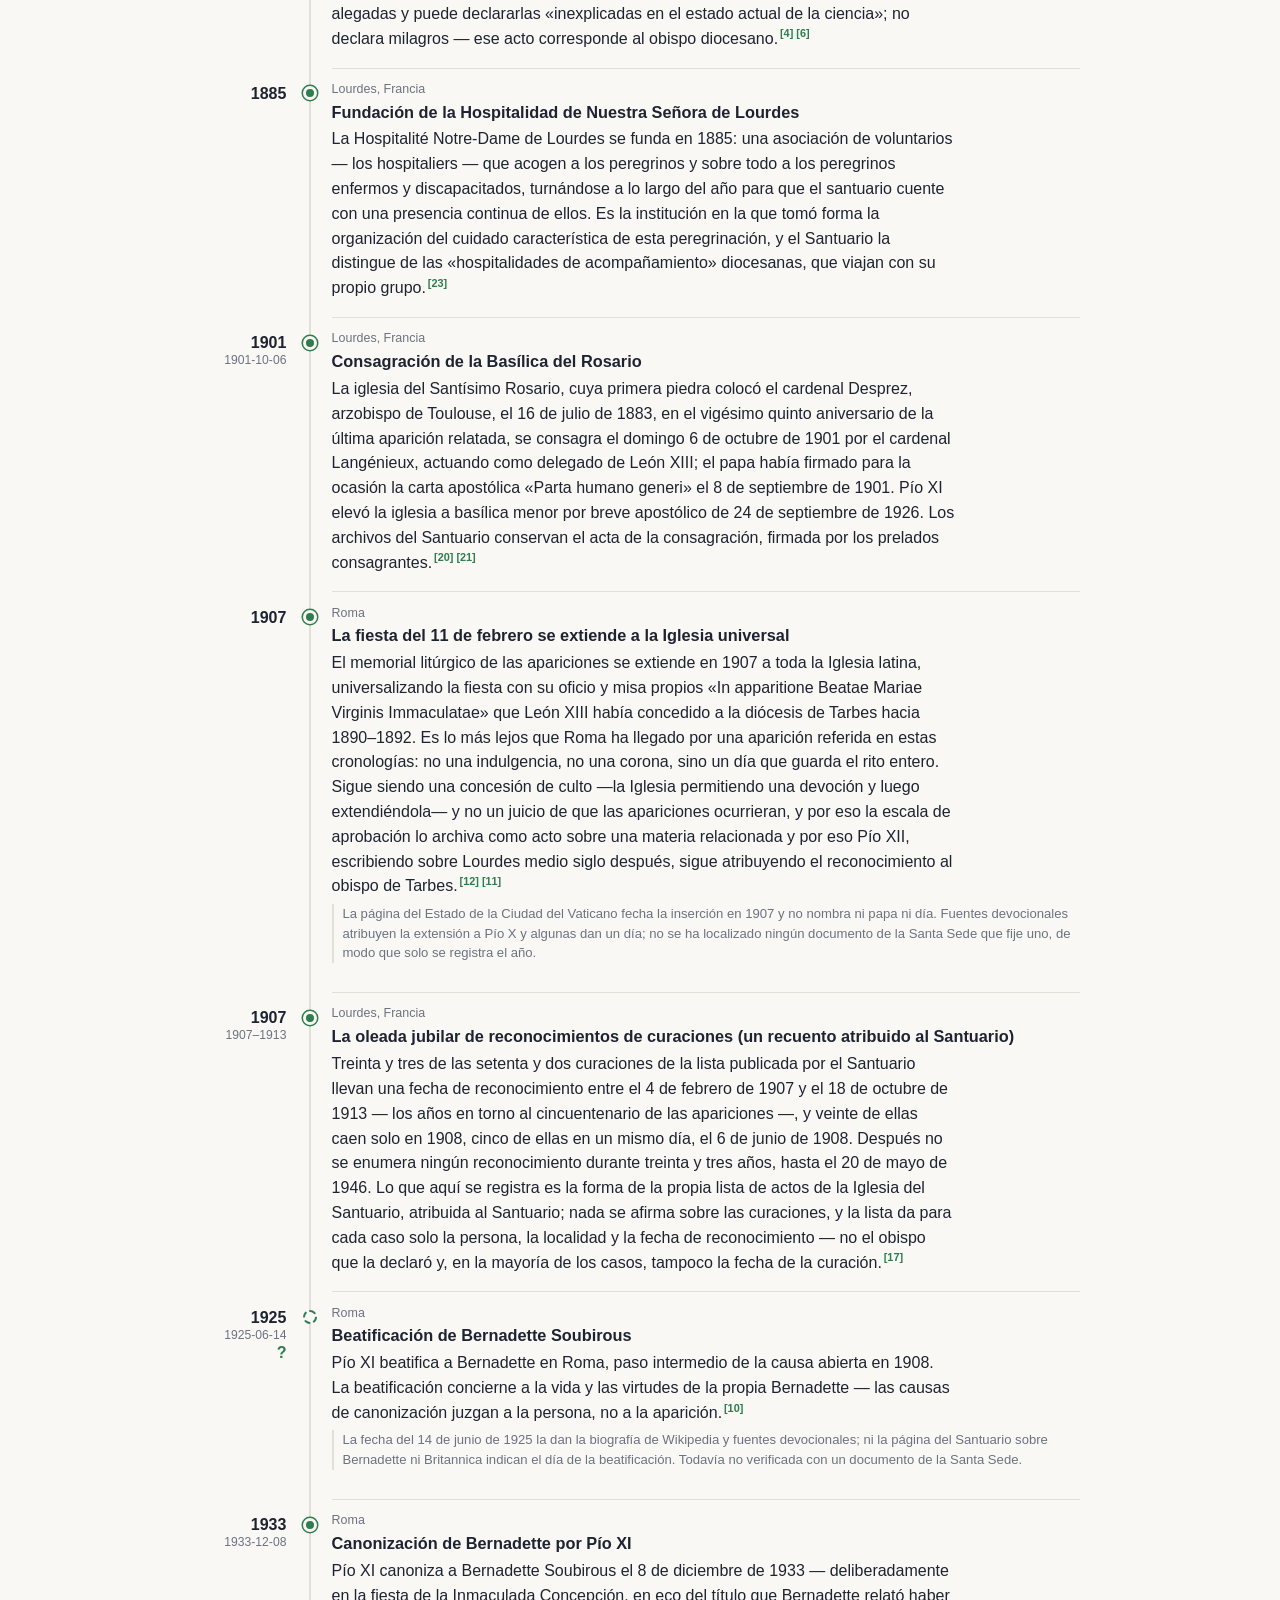
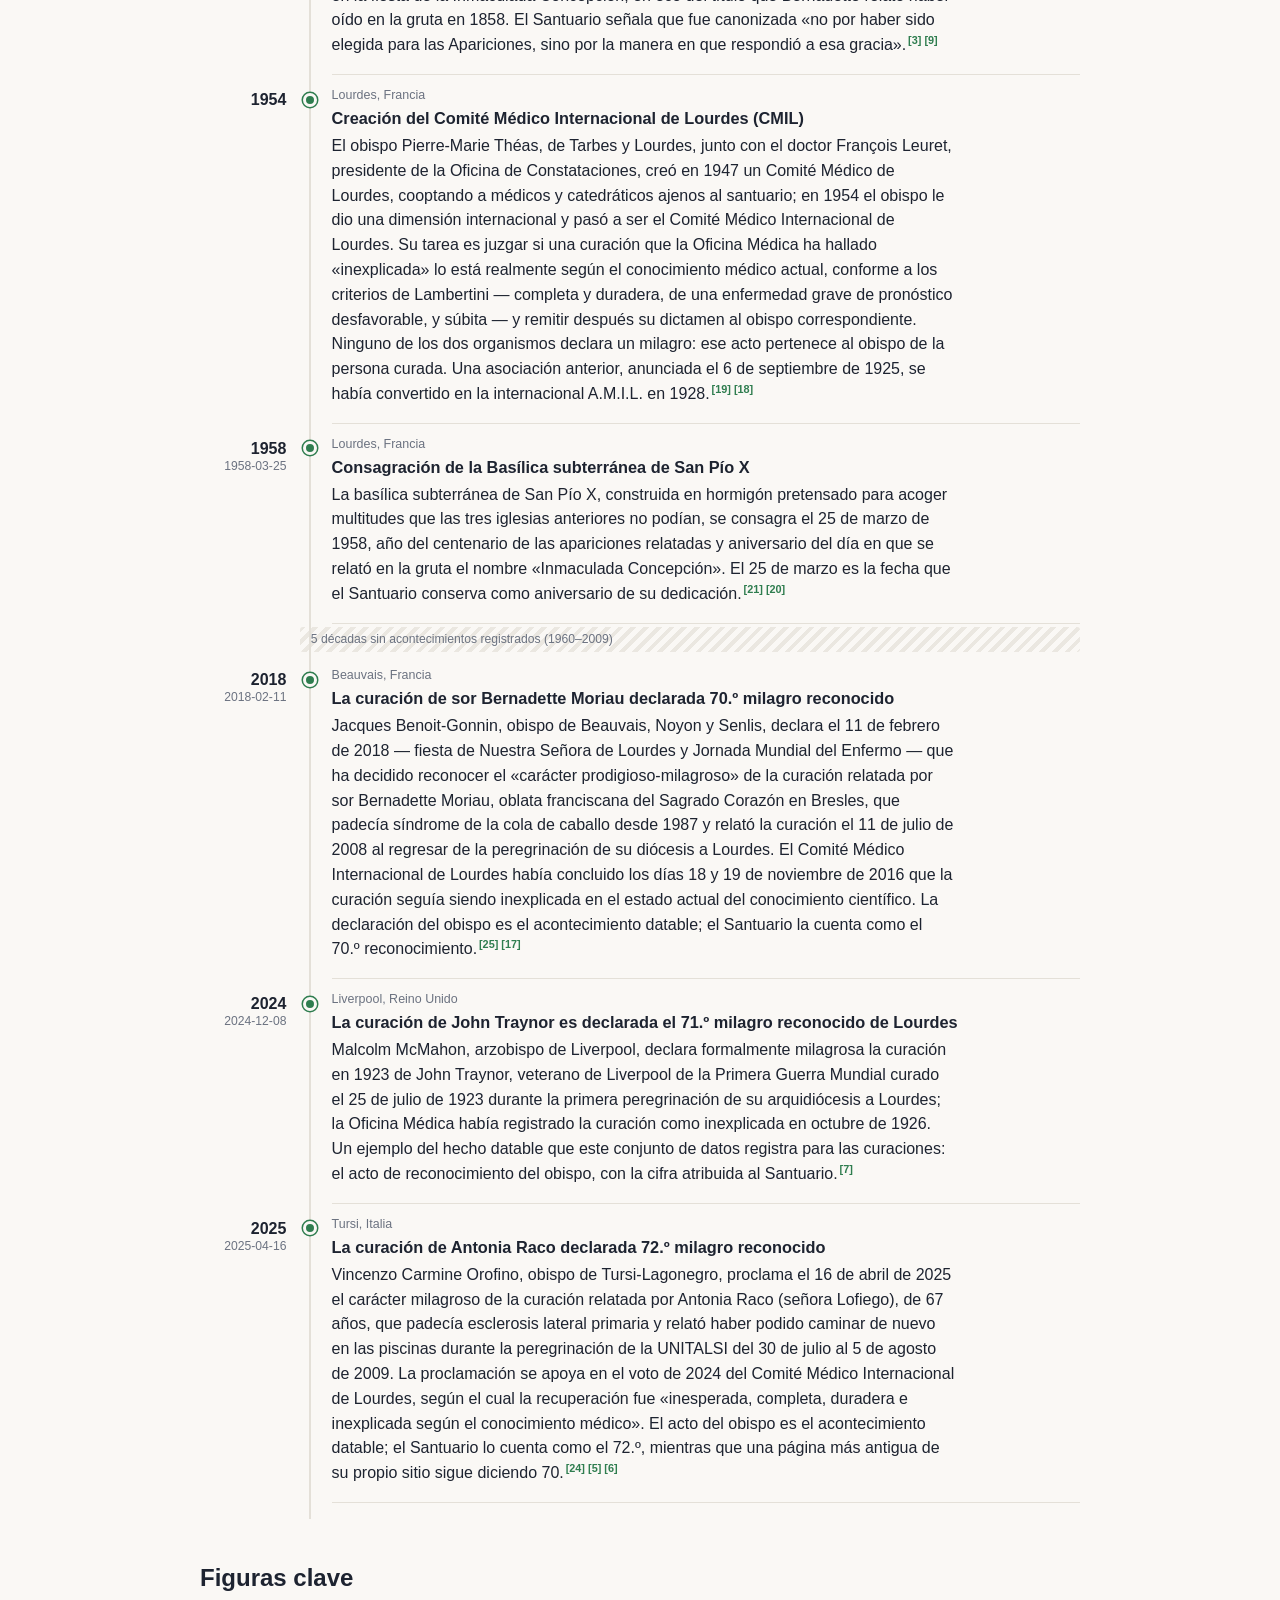
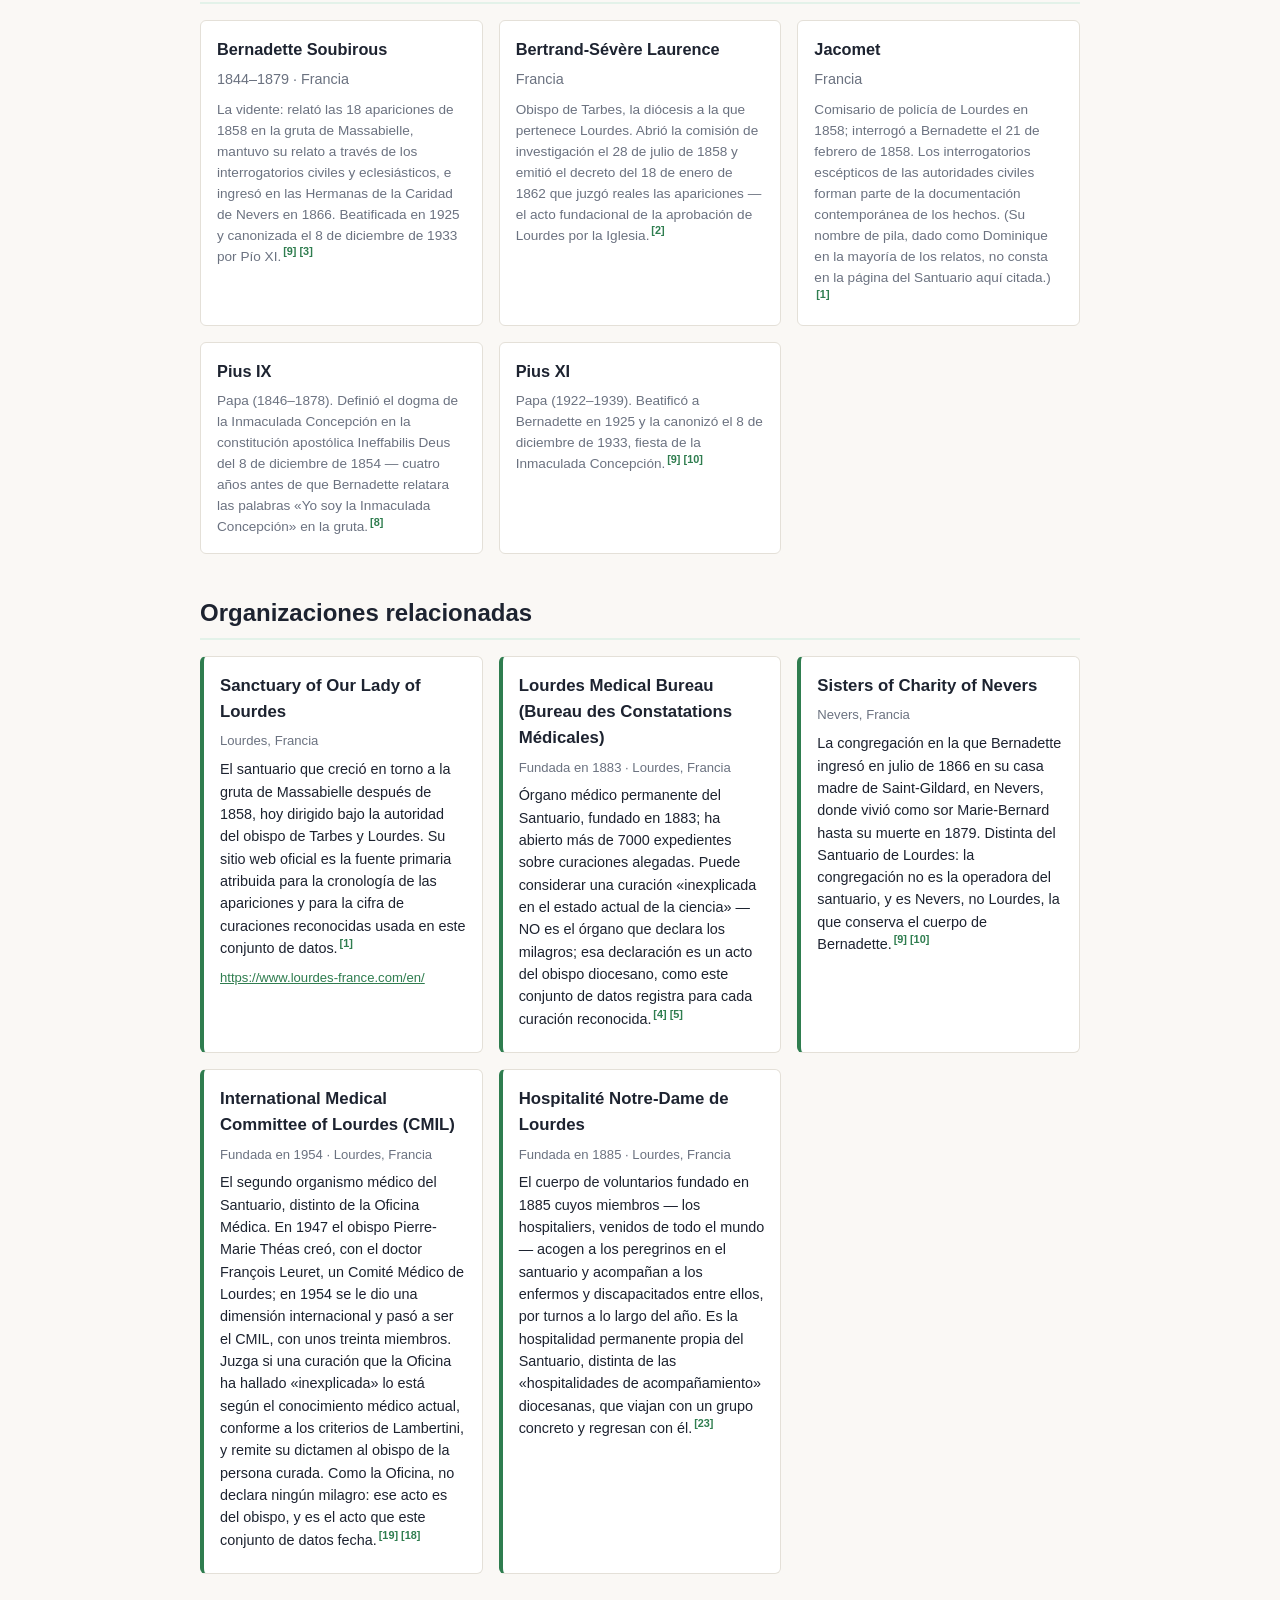
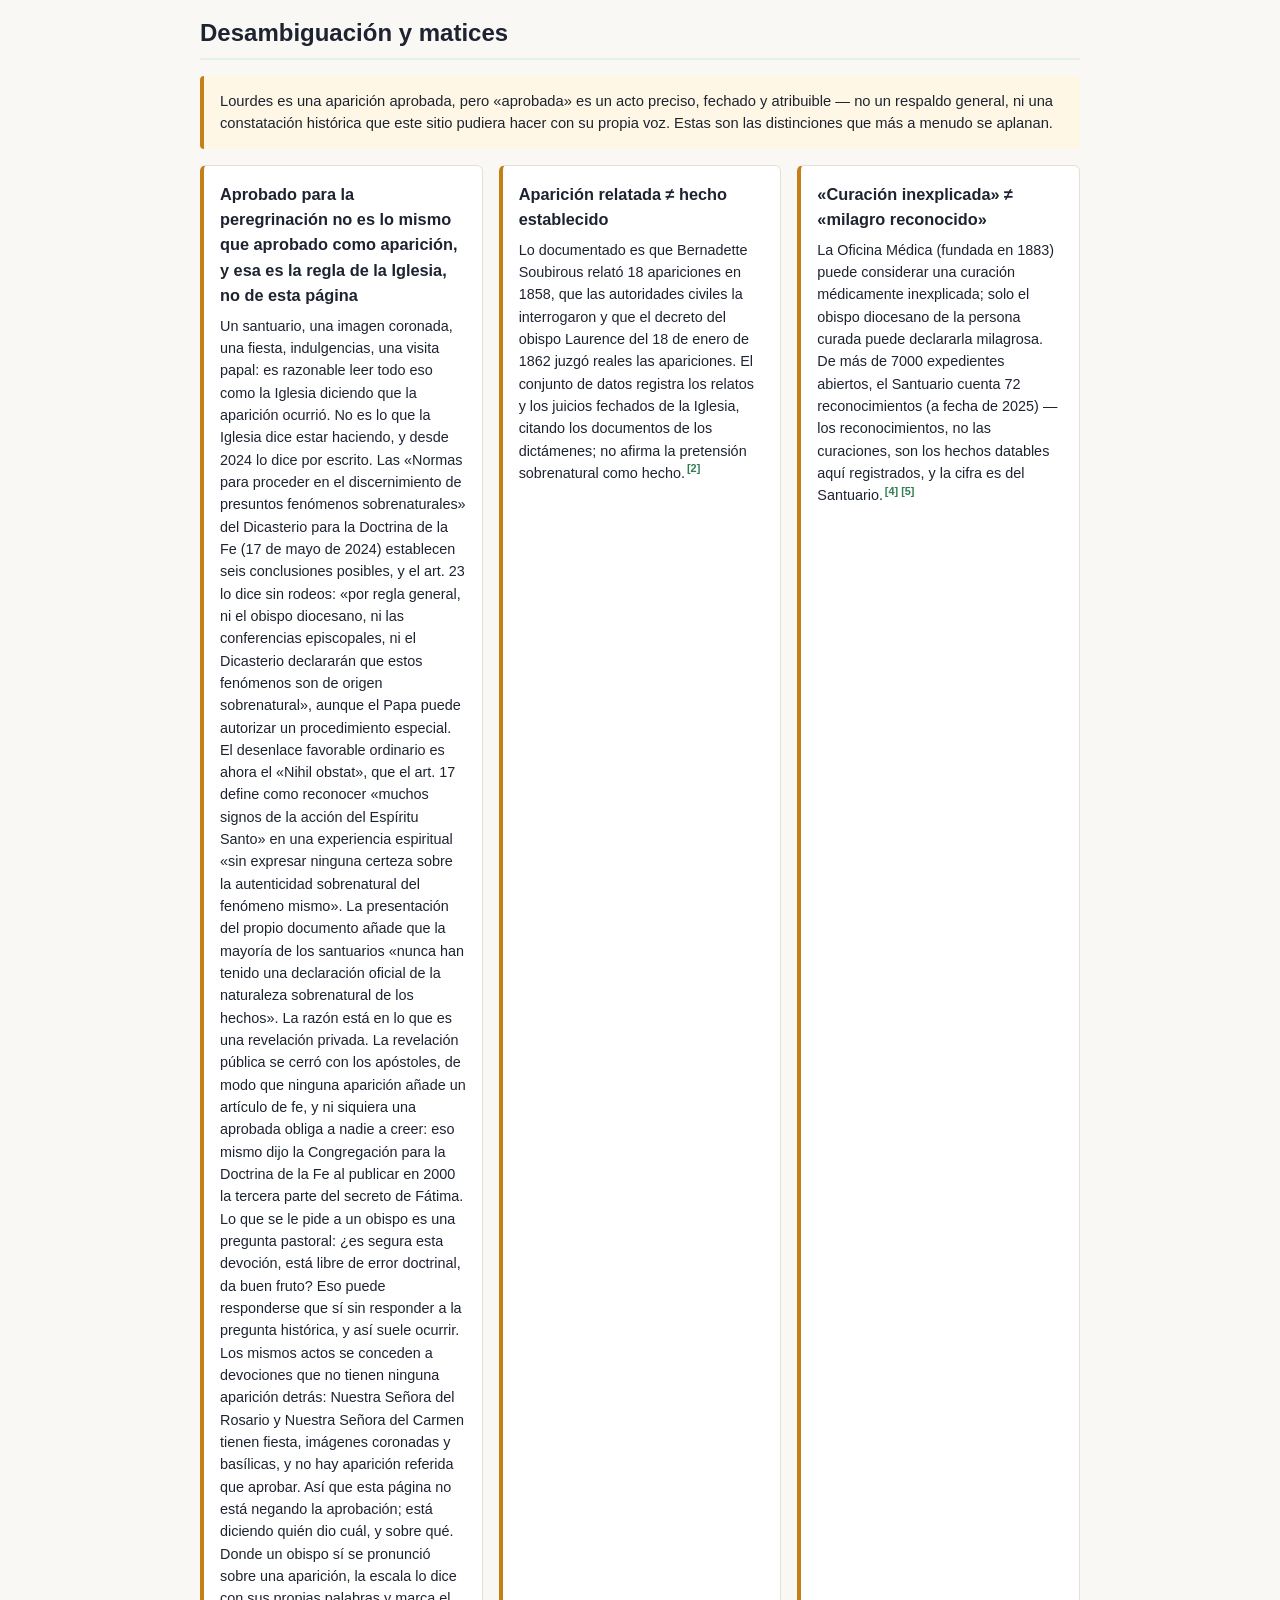
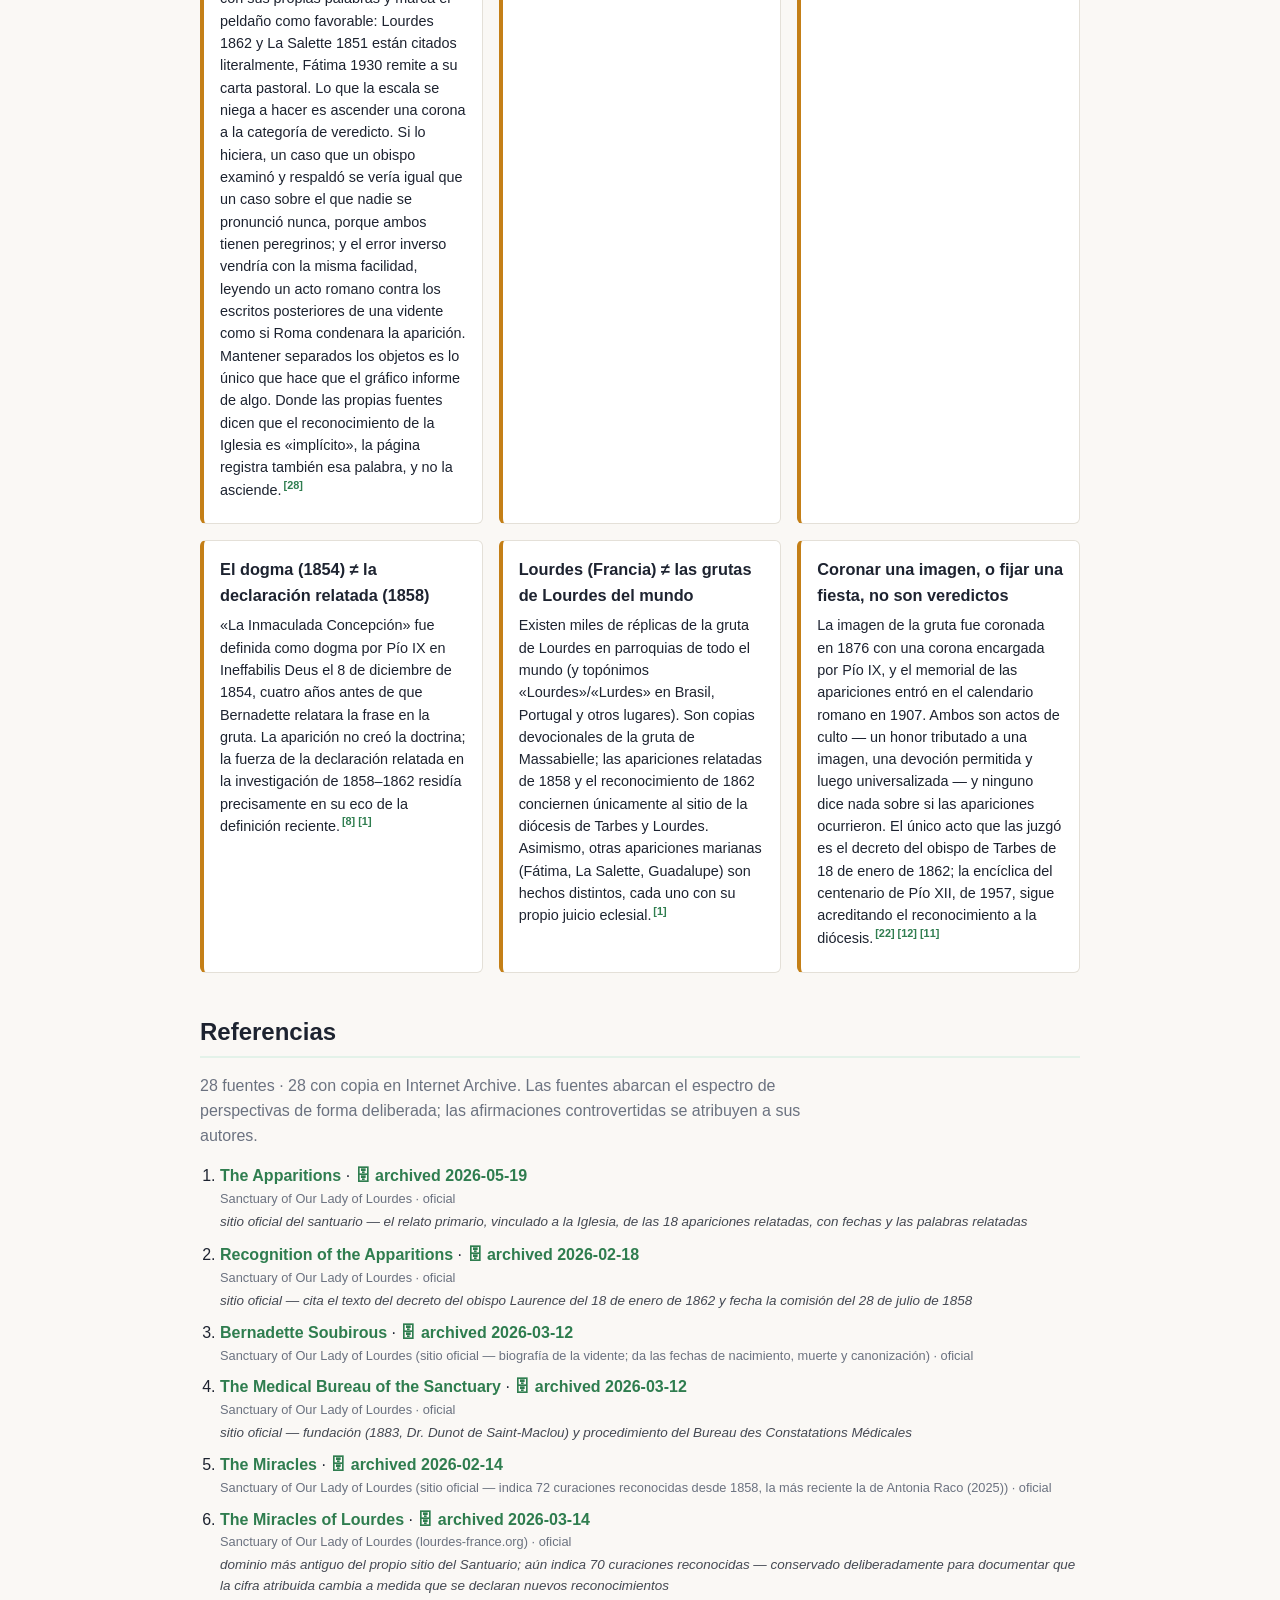
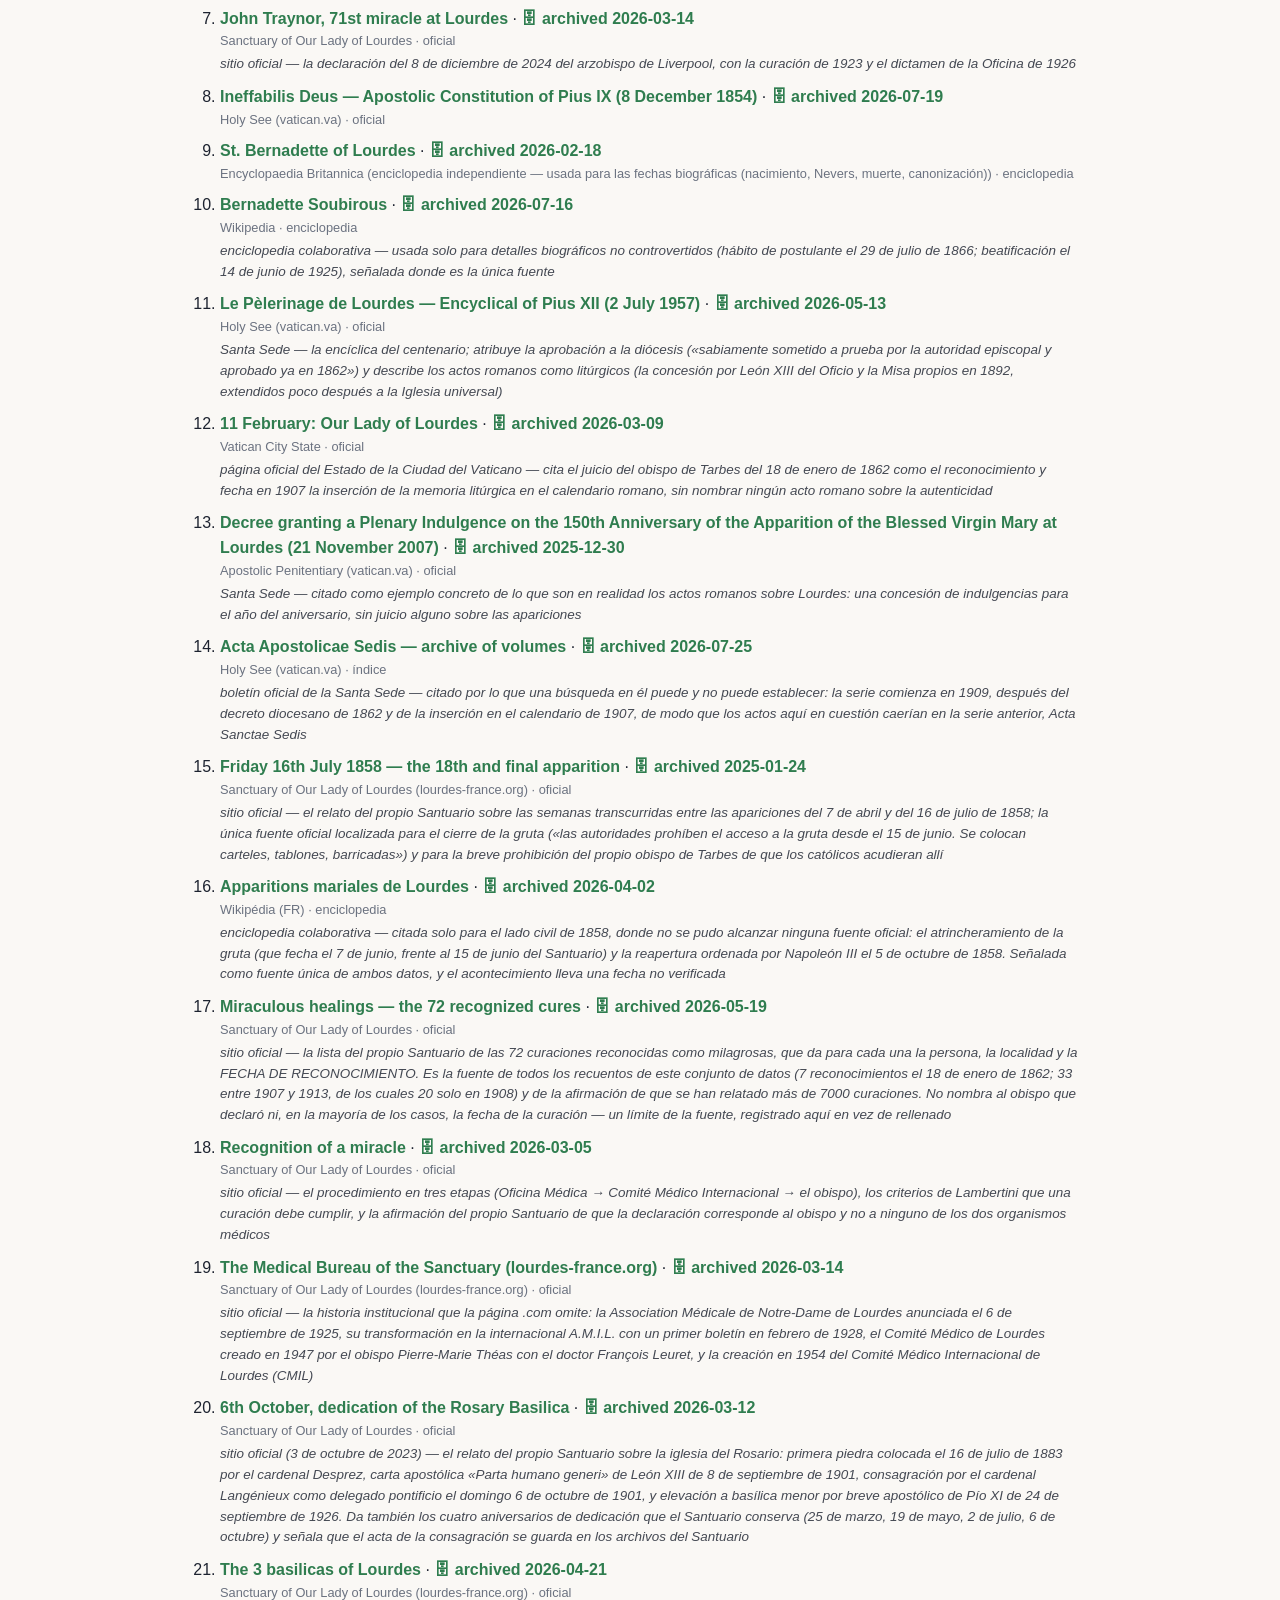
==== commit 9eae03e7: "Phone layout: nothing widens the page; river skips a year-only date From cronologia/core#112: - .viz" ====
--- a/docs/es/index.html
+++ b/docs/es/index.html
@@ -364,7 +364,7 @@
           </div>
         </li>
         <li class="rv-e" id="decade-1880" data-i="15" data-lanes="" data-decade="1880s">
-          <div class="rv-year">1883<small>1883</small></div>
+          <div class="rv-year">1883</div>
           <div class="rv-node" aria-hidden="true"><i class="rv-l0" style="--k:0"></i></div>
           <div class="rv-card">
             <p class="rv-kick"><span>Lourdes, Francia</span></p>
@@ -373,7 +373,7 @@
           </div>
         </li>
         <li class="rv-e" data-i="16" data-lanes="" data-decade="1880s">
-          <div class="rv-year">1885<small>1885</small></div>
+          <div class="rv-year">1885</div>
           <div class="rv-node" aria-hidden="true"><i class="rv-l0" style="--k:0"></i></div>
           <div class="rv-card">
             <p class="rv-kick"><span>Lourdes, Francia</span></p>
@@ -391,7 +391,7 @@
           </div>
         </li>
         <li class="rv-e" data-i="18" data-lanes="" data-decade="1900s">
-          <div class="rv-year">1907<small>1907</small></div>
+          <div class="rv-year">1907</div>
           <div class="rv-node" aria-hidden="true"><i class="rv-l0" style="--k:0"></i></div>
           <div class="rv-card">
             <p class="rv-kick"><span>Roma</span></p>
@@ -429,7 +429,7 @@
           </div>
         </li>
         <li class="rv-e" id="decade-1950" data-i="22" data-lanes="" data-decade="1950s">
-          <div class="rv-year">1954<small>1954</small></div>
+          <div class="rv-year">1954</div>
           <div class="rv-node" aria-hidden="true"><i class="rv-l0" style="--k:0"></i></div>
           <div class="rv-card">
             <p class="rv-kick"><span>Lourdes, Francia</span></p>
--- a/docs/styles.css
+++ b/docs/styles.css
@@ -72,7 +72,7 @@
 .facts dd { margin: 0; }
 
 /* Chronology table */
-.table-scroll { overflow-x: auto; }
+.table-scroll { position: relative; overflow-x: auto; }
 table.meetings { width: 100%; border-collapse: collapse; font-size: .92rem; background: var(--surface); }
 table.meetings th, table.meetings td { text-align: left; padding: .55rem .65rem; border-bottom: 1px solid var(--line); vertical-align: top; }
 table.meetings thead th { background: #2a2f3a; color: #fff; position: sticky; top: 0; }
@@ -153,7 +153,7 @@
 /* Branch timeline ("subway diagram"; rendered only when the data declares
    `branchTimeline`). The SVG keeps its natural size inside a horizontal
    scroll container on small screens; print scales it to the page. */
-.viz-scroll { overflow-x: auto; -webkit-overflow-scrolling: touch; }
+.viz-scroll { position: relative; overflow-x: auto; -webkit-overflow-scrolling: touch; }
 figure.branch-timeline { margin: 1rem 0 0; }
 .branch-timeline-svg { display: block; }
 .branch-timeline-svg text { font-family: inherit; }
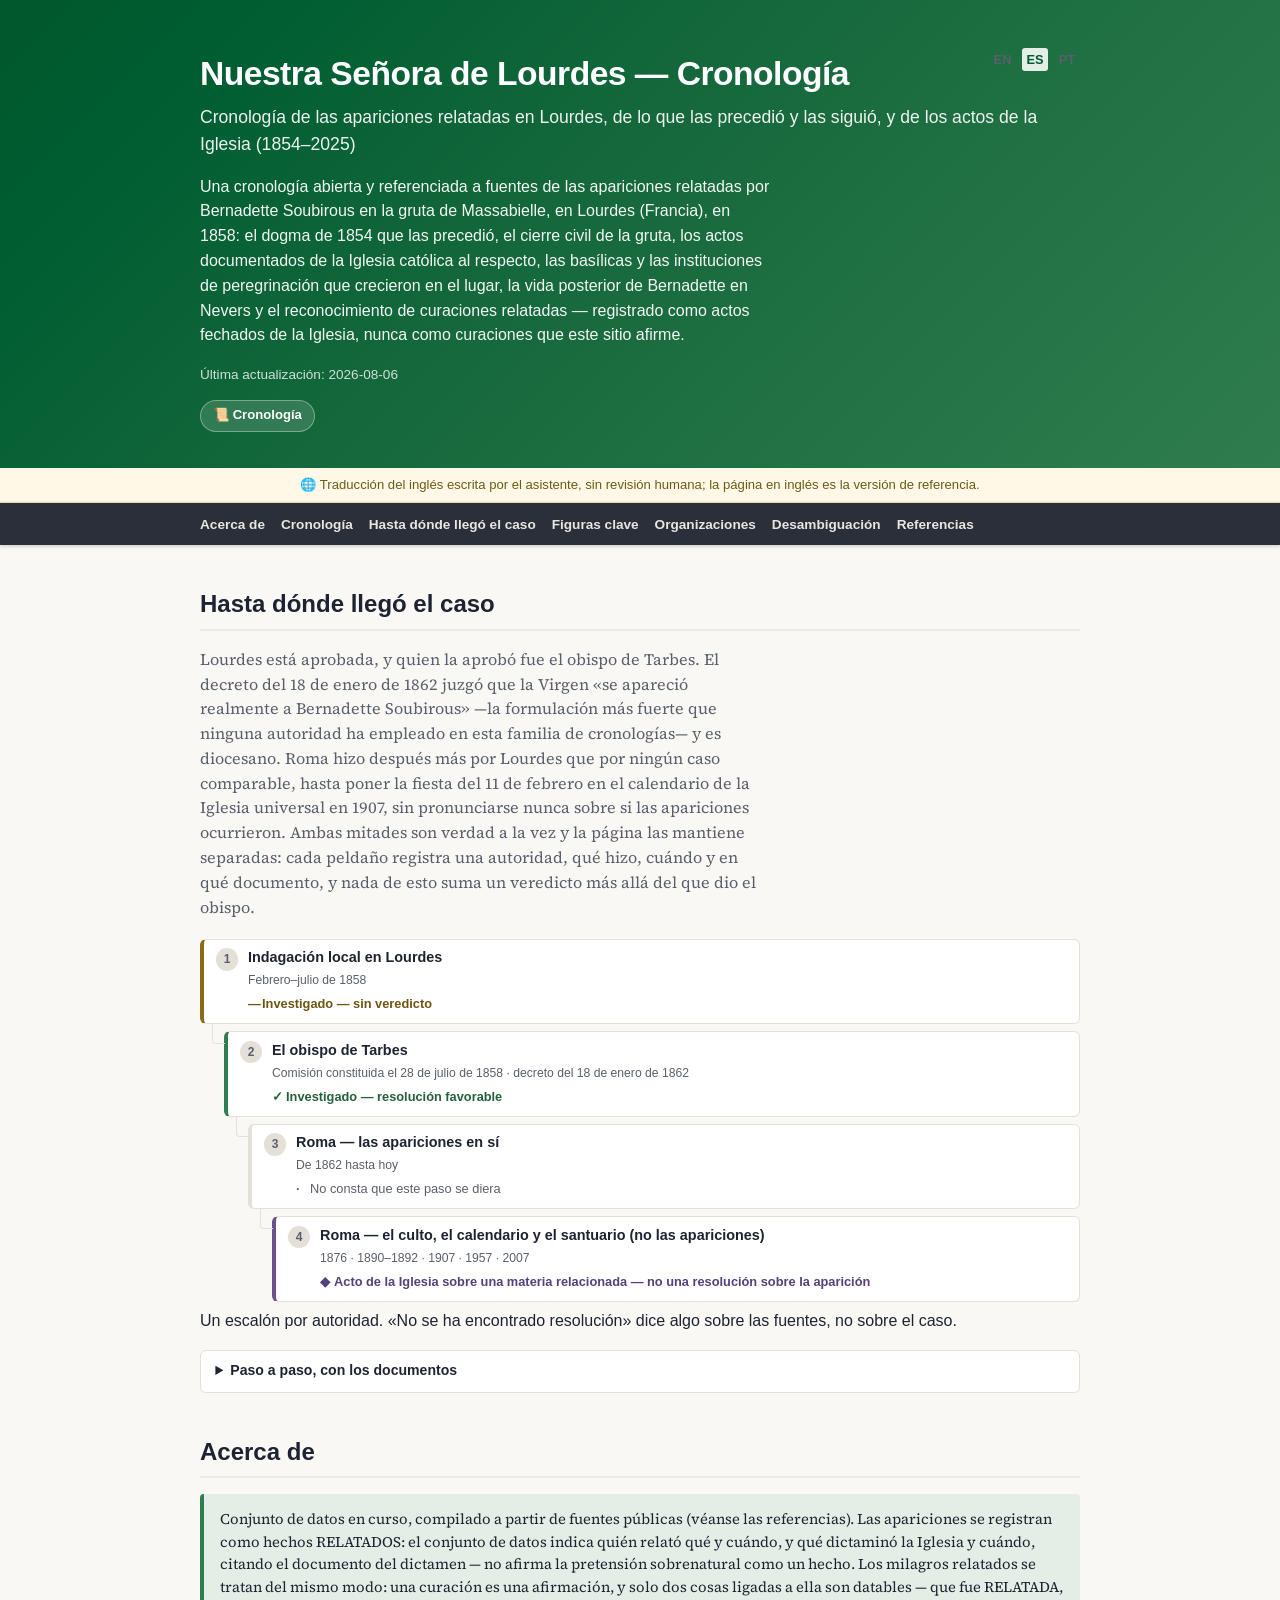
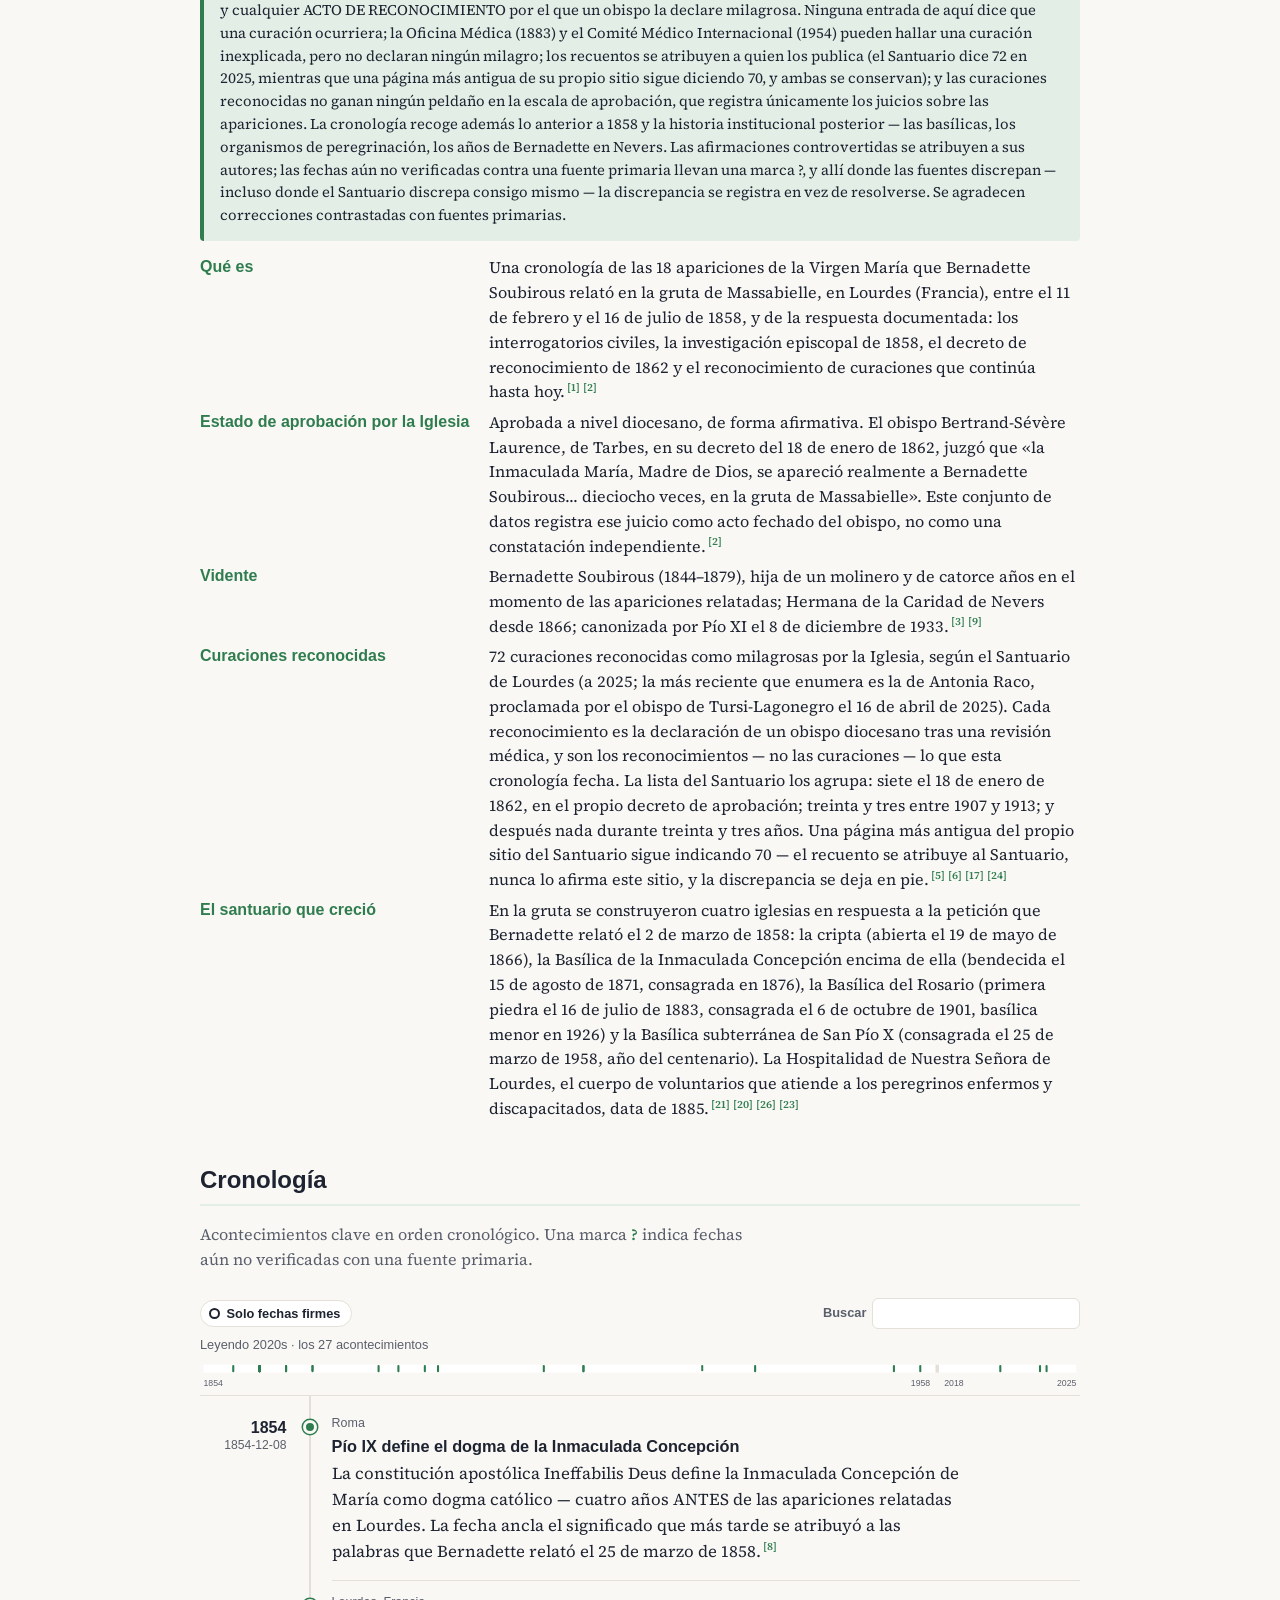
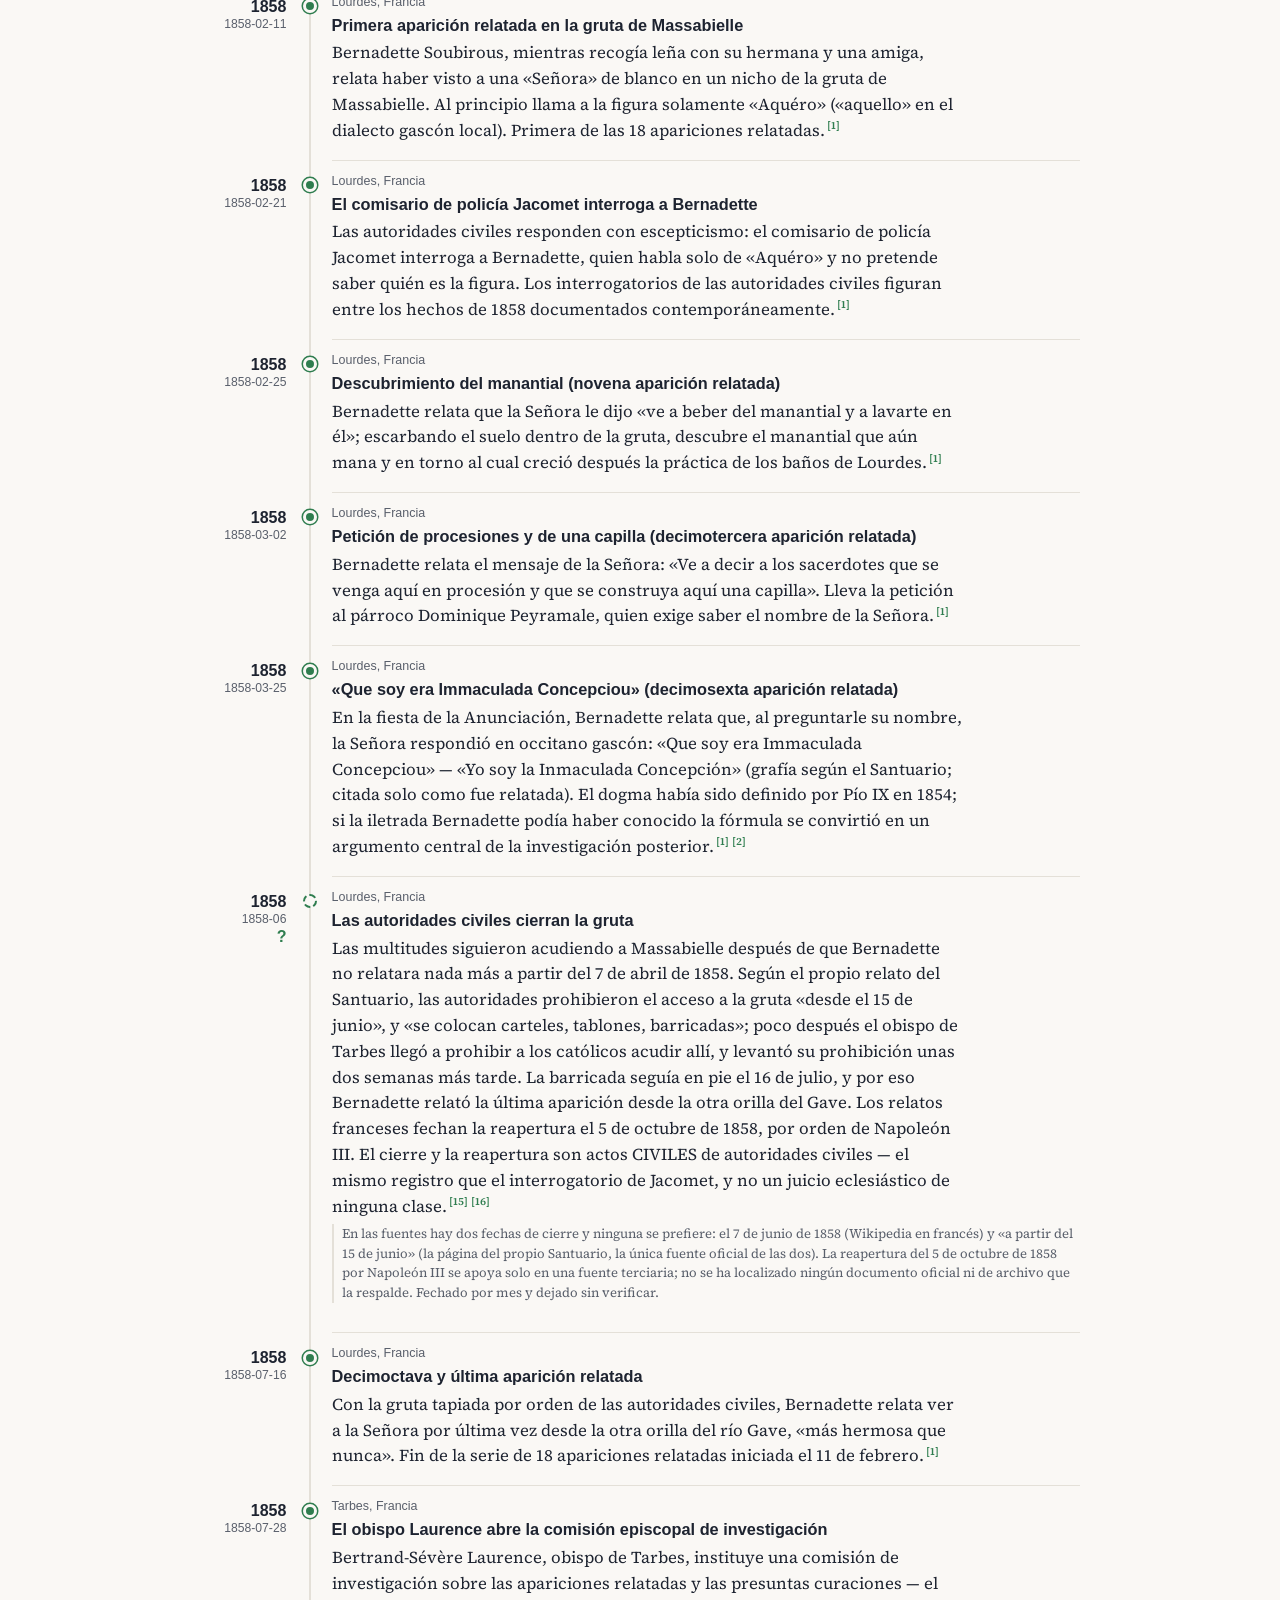
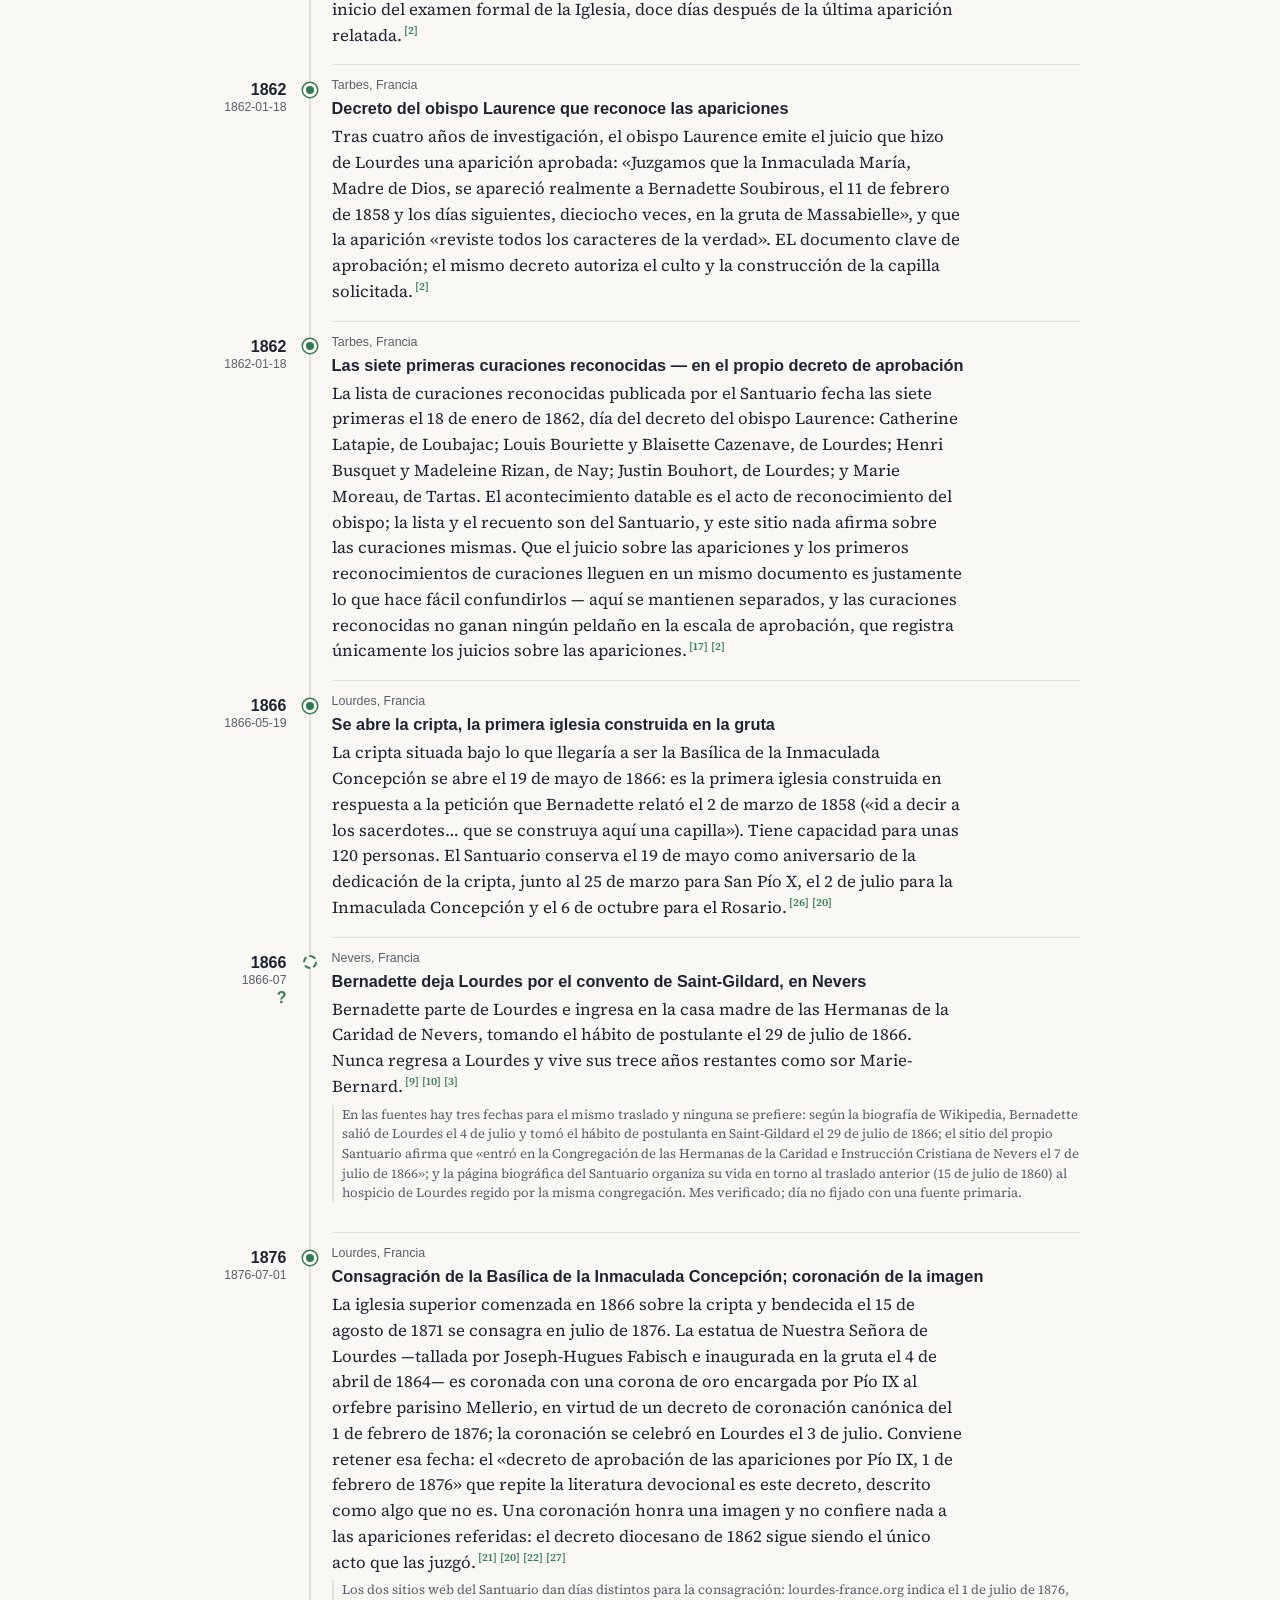
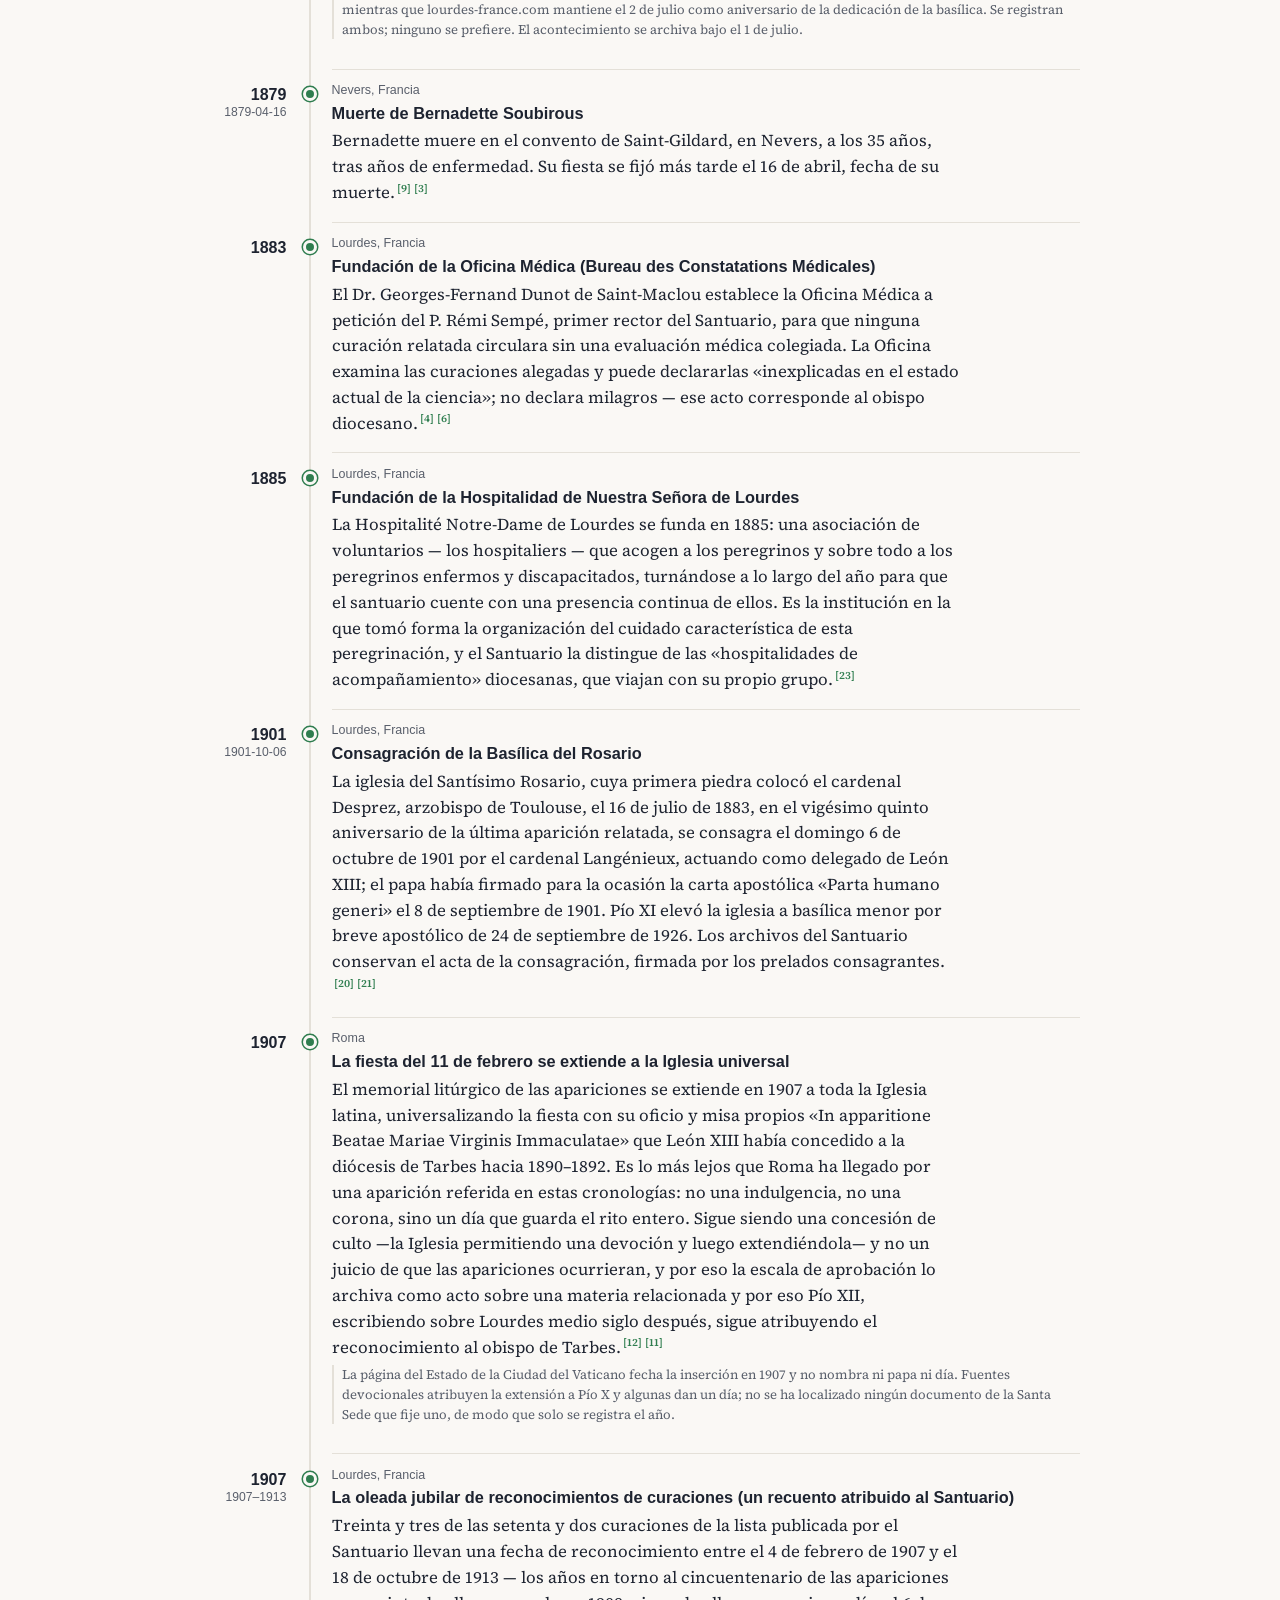
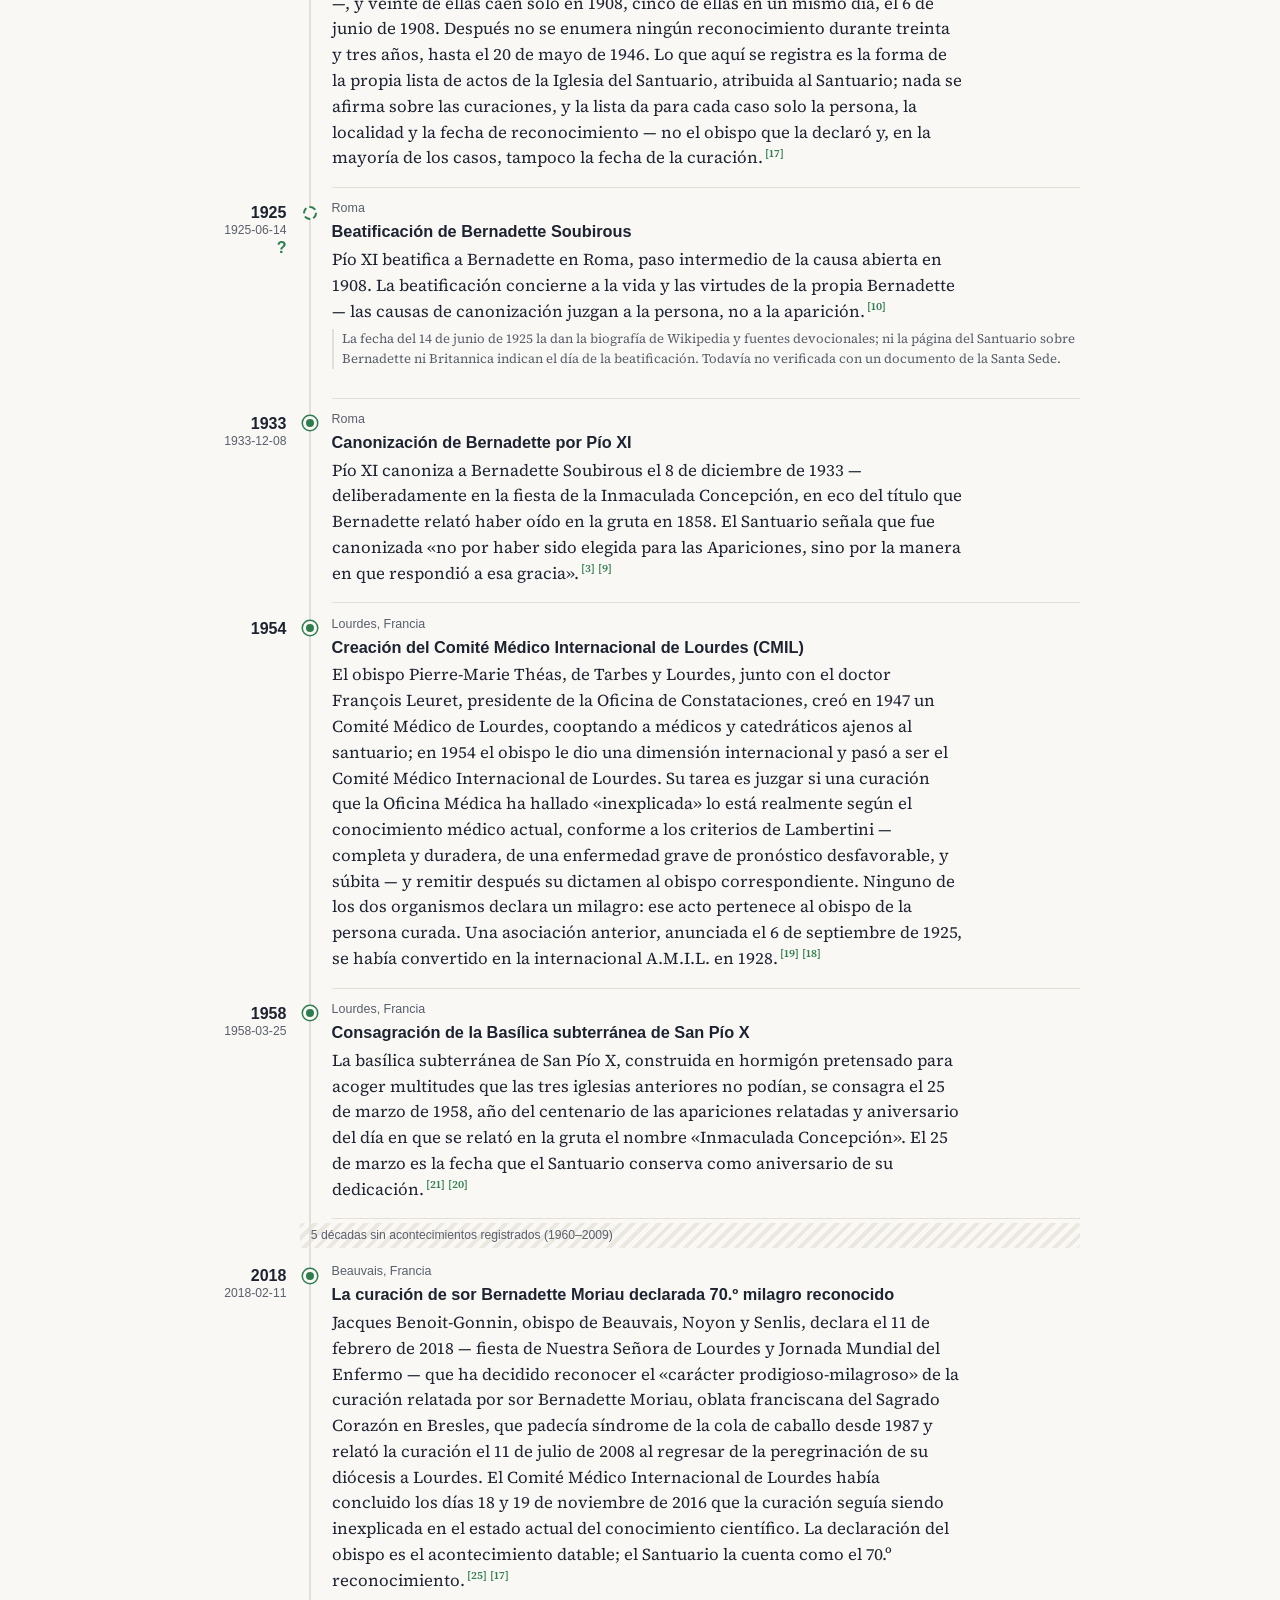
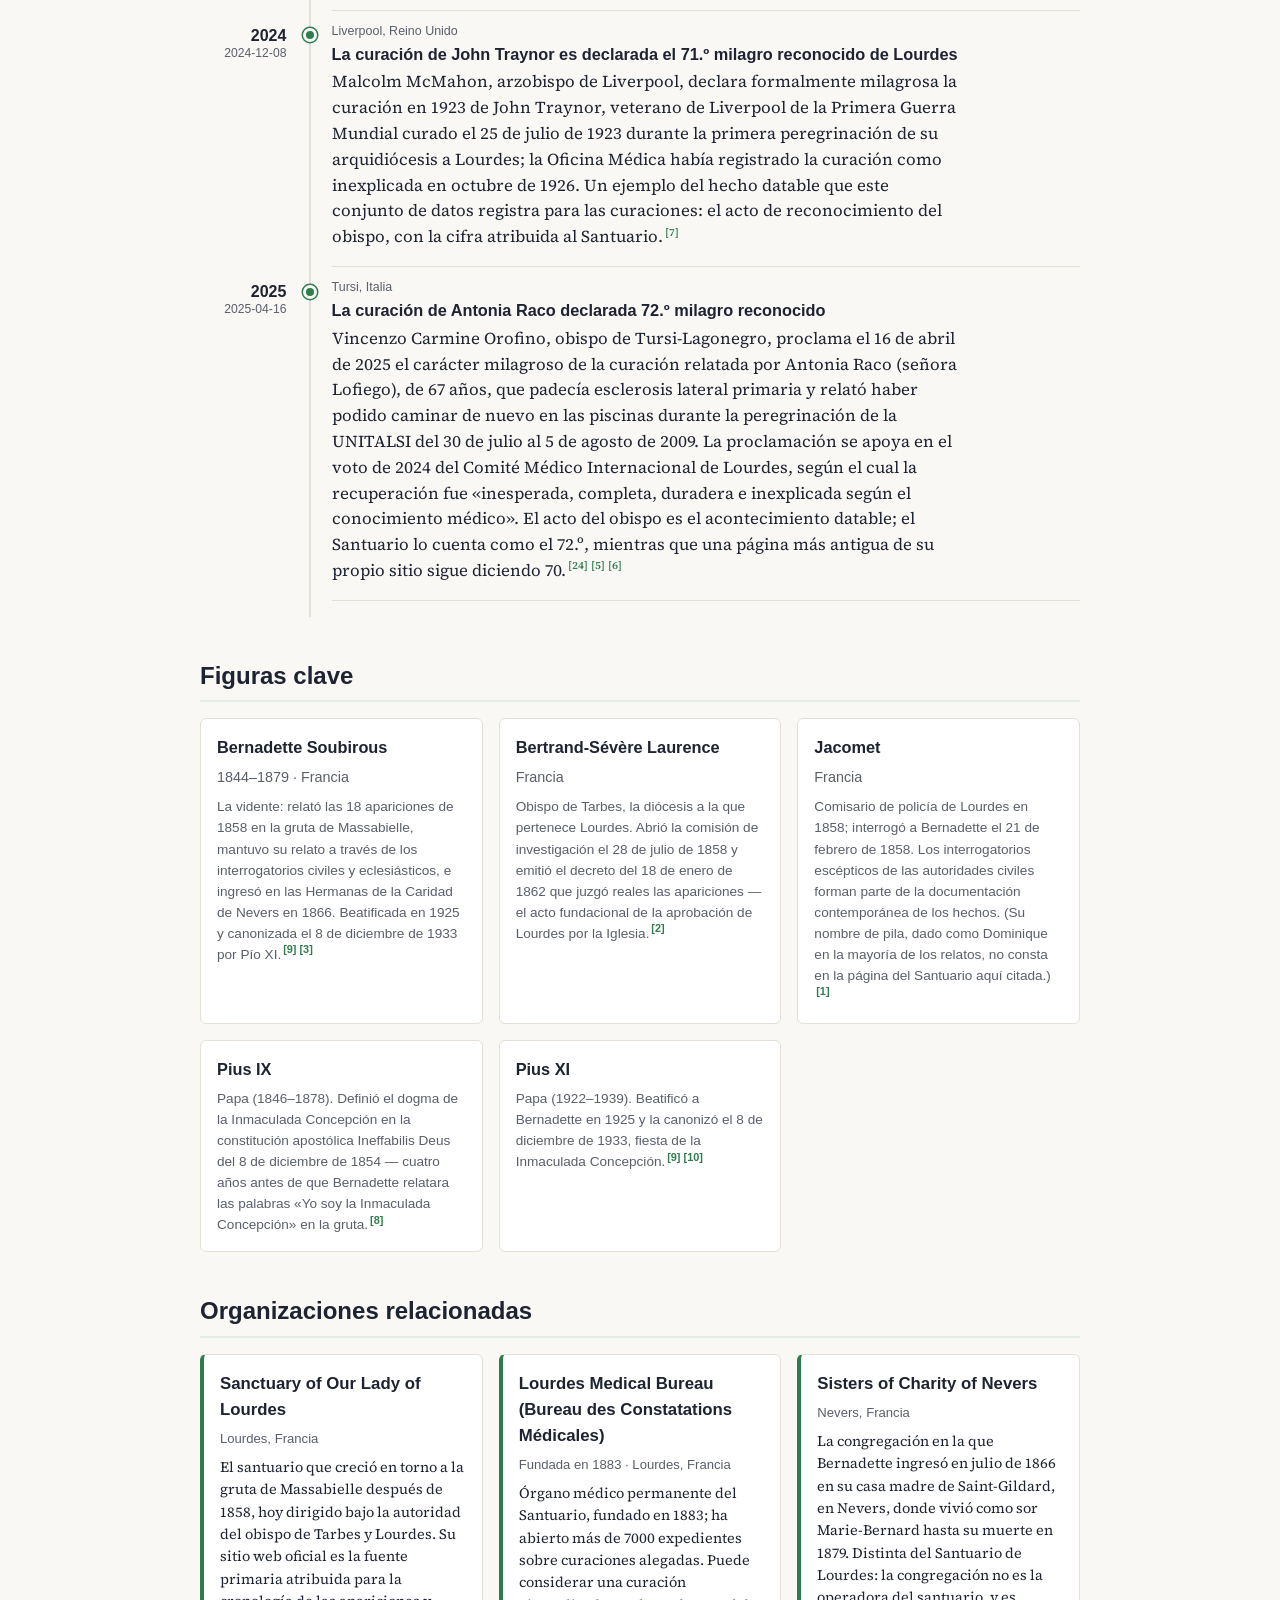
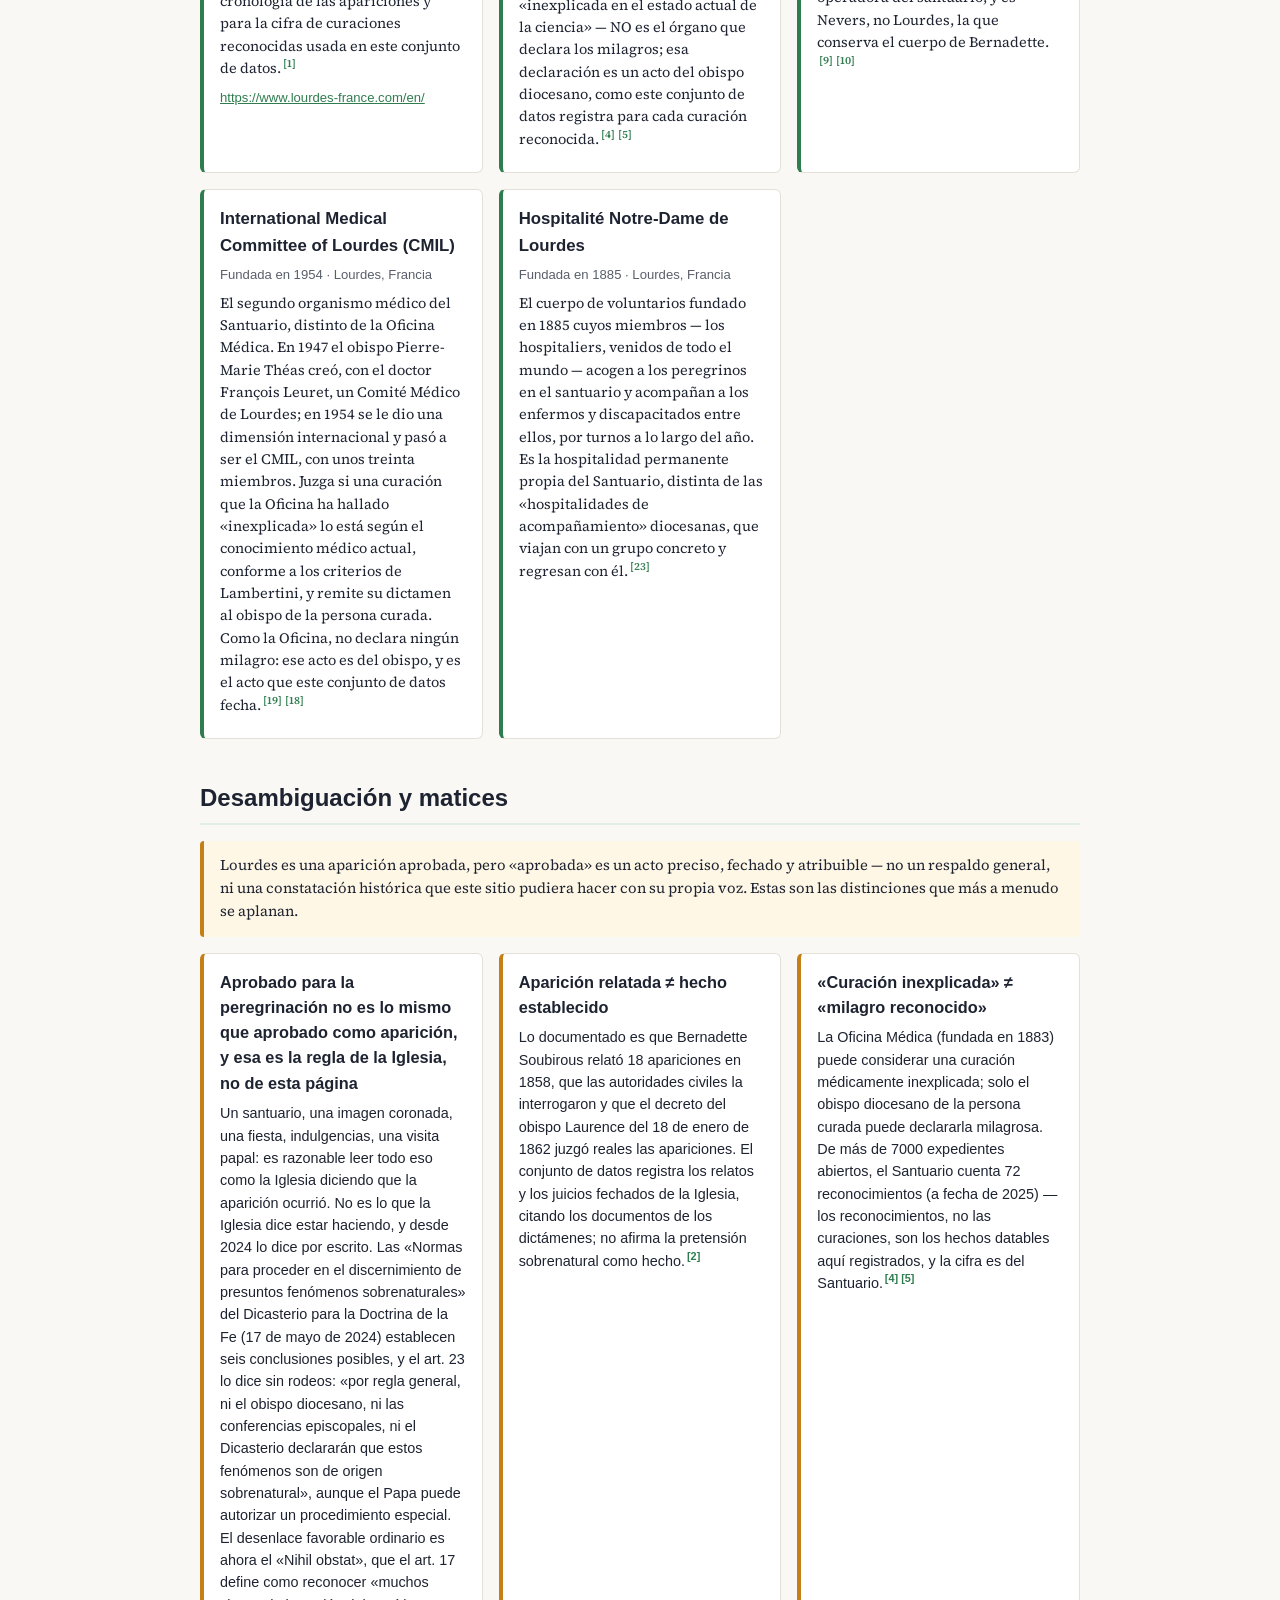
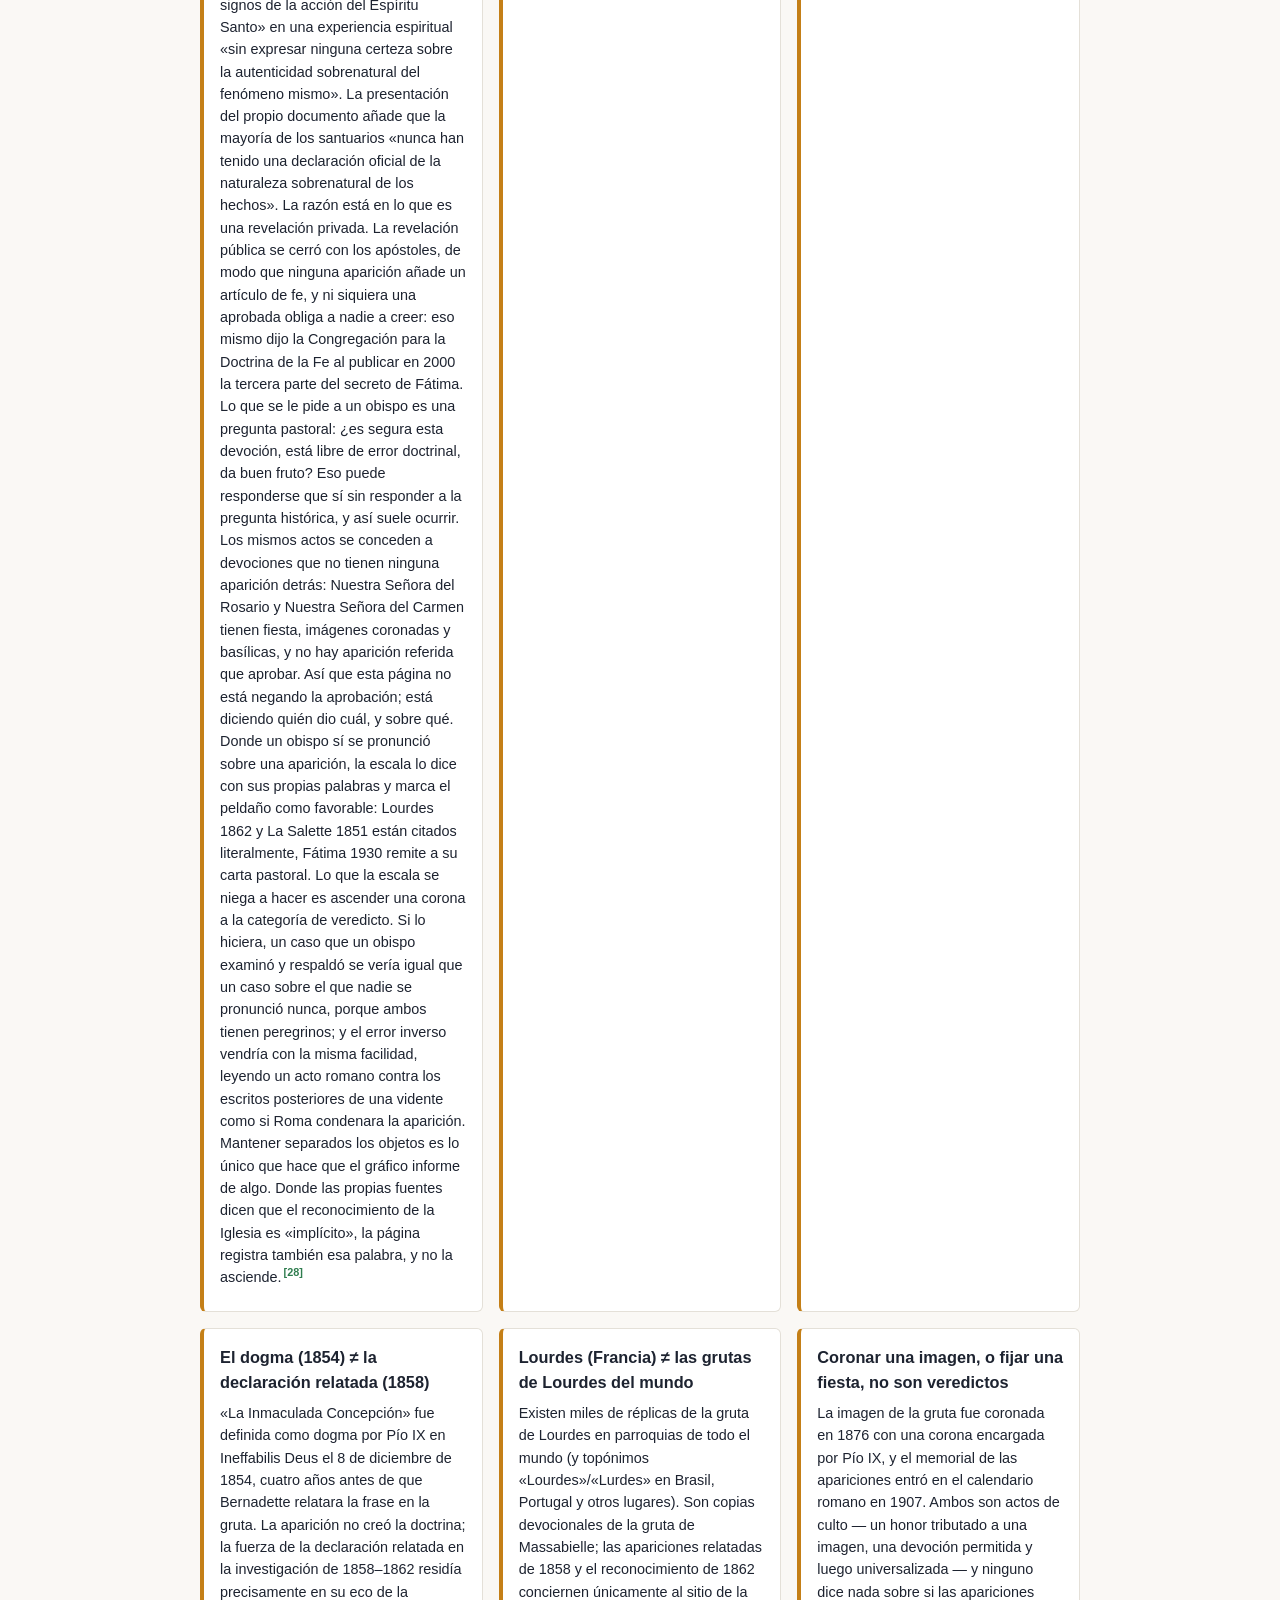
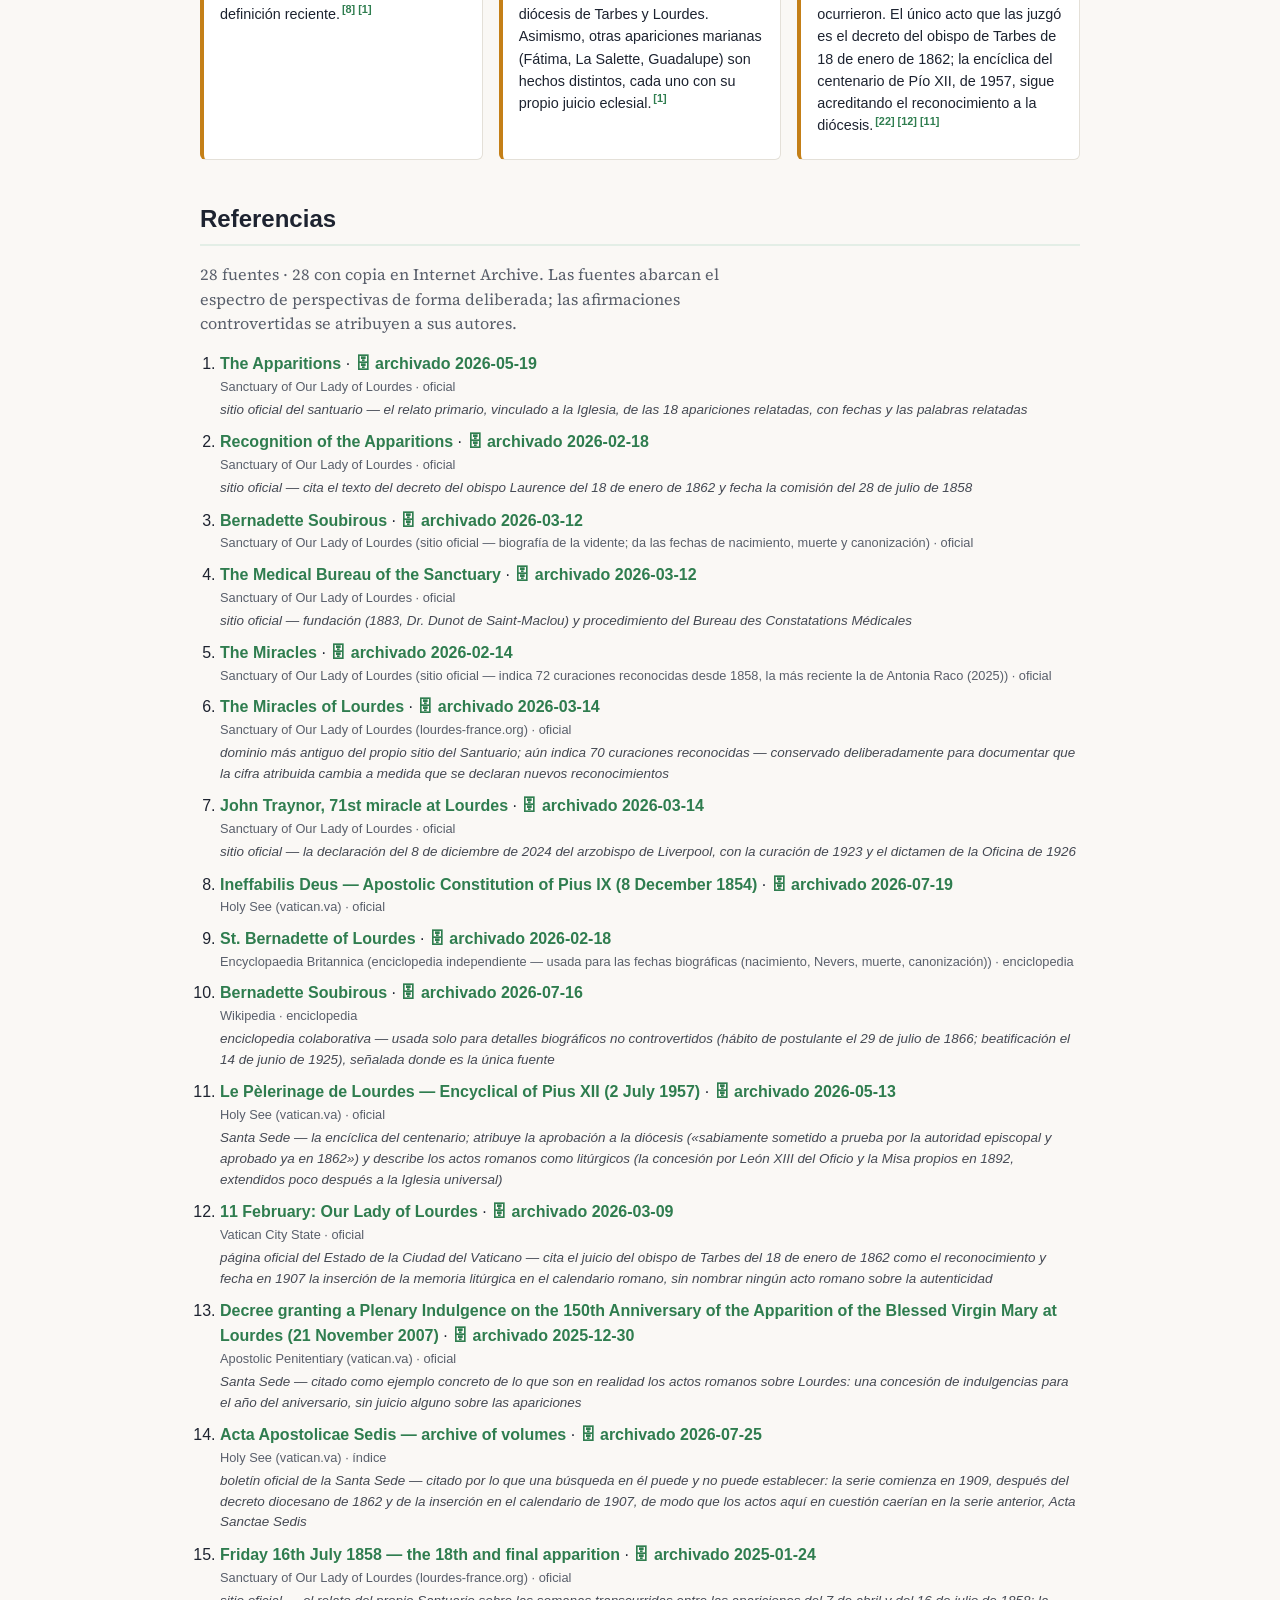
==== commit db7c9fe1: "Adopt core#74/#118/#119/#120/#121/#123/#3: vocabulary, look, citations, disputed dates, shared tests" ====
--- a/docs/es/index.html
+++ b/docs/es/index.html
@@ -15,6 +15,7 @@
   </script>
   <link rel="stylesheet" href="../styles.css">
   <script src="../river.js" defer></script>
+  <script src="../cite.js" defer data-label="Referencia" data-all="Todas las referencias"></script>
   <link rel="canonical" href="https://cronologia.github.io/lourdes/es/">
   <link rel="alternate" hreflang="en" href="https://cronologia.github.io/lourdes/en/">
   <link rel="alternate" hreflang="es" href="https://cronologia.github.io/lourdes/es/">
@@ -596,138 +597,138 @@
       espectro de perspectivas de forma deliberada; las afirmaciones controvertidas se atribuyen a sus autores.</p>
       <ol class="references">
         <li id="ref-1">
-          <a href="https://www.lourdes-france.com/en/the-apparitions/" rel="noopener noreferrer" target="_blank">The Apparitions</a> · <a class="archive-link" href="https://web.archive.org/web/20260519222921/https://www.lourdes-france.com/en/the-apparitions/" rel="noopener noreferrer" target="_blank">🗄 archived 2026-05-19</a>
+          <a href="https://www.lourdes-france.com/en/the-apparitions/" rel="noopener noreferrer" target="_blank">The Apparitions</a> · <a class="archive-link" href="https://web.archive.org/web/20260519222921/https://www.lourdes-france.com/en/the-apparitions/" rel="noopener noreferrer" target="_blank">🗄 archivado 2026-05-19</a>
           <span class="ref-meta">Sanctuary of Our Lady of Lourdes · oficial</span>
           <span class="ref-note">sitio oficial del santuario — el relato primario, vinculado a la Iglesia, de las 18 apariciones relatadas, con fechas y las palabras relatadas</span>
         </li>
         <li id="ref-2">
-          <a href="https://www.lourdes-france.com/en/recognition-of-the-apparitions/" rel="noopener noreferrer" target="_blank">Recognition of the Apparitions</a> · <a class="archive-link" href="https://web.archive.org/web/20260218033057/https://www.lourdes-france.com/en/recognition-of-the-apparitions/" rel="noopener noreferrer" target="_blank">🗄 archived 2026-02-18</a>
+          <a href="https://www.lourdes-france.com/en/recognition-of-the-apparitions/" rel="noopener noreferrer" target="_blank">Recognition of the Apparitions</a> · <a class="archive-link" href="https://web.archive.org/web/20260218033057/https://www.lourdes-france.com/en/recognition-of-the-apparitions/" rel="noopener noreferrer" target="_blank">🗄 archivado 2026-02-18</a>
           <span class="ref-meta">Sanctuary of Our Lady of Lourdes · oficial</span>
           <span class="ref-note">sitio oficial — cita el texto del decreto del obispo Laurence del 18 de enero de 1862 y fecha la comisión del 28 de julio de 1858</span>
         </li>
         <li id="ref-3">
-          <a href="https://www.lourdes-france.com/en/bernadette-soubirous/" rel="noopener noreferrer" target="_blank">Bernadette Soubirous</a> · <a class="archive-link" href="https://web.archive.org/web/20260312114138/https://www.lourdes-france.com/en/bernadette-soubirous/" rel="noopener noreferrer" target="_blank">🗄 archived 2026-03-12</a>
+          <a href="https://www.lourdes-france.com/en/bernadette-soubirous/" rel="noopener noreferrer" target="_blank">Bernadette Soubirous</a> · <a class="archive-link" href="https://web.archive.org/web/20260312114138/https://www.lourdes-france.com/en/bernadette-soubirous/" rel="noopener noreferrer" target="_blank">🗄 archivado 2026-03-12</a>
           <span class="ref-meta">Sanctuary of Our Lady of Lourdes (sitio oficial — biografía de la vidente; da las fechas de nacimiento, muerte y canonización) · oficial</span>
         </li>
         <li id="ref-4">
-          <a href="https://www.lourdes-france.com/en/the-medical-bureau-of-the-sanctuary/" rel="noopener noreferrer" target="_blank">The Medical Bureau of the Sanctuary</a> · <a class="archive-link" href="https://web.archive.org/web/20260312115105/https://www.lourdes-france.com/en/the-medical-bureau-of-the-sanctuary/" rel="noopener noreferrer" target="_blank">🗄 archived 2026-03-12</a>
+          <a href="https://www.lourdes-france.com/en/the-medical-bureau-of-the-sanctuary/" rel="noopener noreferrer" target="_blank">The Medical Bureau of the Sanctuary</a> · <a class="archive-link" href="https://web.archive.org/web/20260312115105/https://www.lourdes-france.com/en/the-medical-bureau-of-the-sanctuary/" rel="noopener noreferrer" target="_blank">🗄 archivado 2026-03-12</a>
           <span class="ref-meta">Sanctuary of Our Lady of Lourdes · oficial</span>
           <span class="ref-note">sitio oficial — fundación (1883, Dr. Dunot de Saint-Maclou) y procedimiento del Bureau des Constatations Médicales</span>
         </li>
         <li id="ref-5">
-          <a href="https://www.lourdes-france.com/en/day-pilgrims/the-miracles/" rel="noopener noreferrer" target="_blank">The Miracles</a> · <a class="archive-link" href="https://web.archive.org/web/20260214161952/https://www.lourdes-france.com/en/day-pilgrims/the-miracles/" rel="noopener noreferrer" target="_blank">🗄 archived 2026-02-14</a>
+          <a href="https://www.lourdes-france.com/en/day-pilgrims/the-miracles/" rel="noopener noreferrer" target="_blank">The Miracles</a> · <a class="archive-link" href="https://web.archive.org/web/20260214161952/https://www.lourdes-france.com/en/day-pilgrims/the-miracles/" rel="noopener noreferrer" target="_blank">🗄 archivado 2026-02-14</a>
           <span class="ref-meta">Sanctuary of Our Lady of Lourdes (sitio oficial — indica 72 curaciones reconocidas desde 1858, la más reciente la de Antonia Raco (2025)) · oficial</span>
         </li>
         <li id="ref-6">
-          <a href="https://www.lourdes-france.org/en/the-miracles-of-lourdes/" rel="noopener noreferrer" target="_blank">The Miracles of Lourdes</a> · <a class="archive-link" href="https://web.archive.org/web/20260314101021/https://www.lourdes-france.org/en/the-miracles-of-lourdes/" rel="noopener noreferrer" target="_blank">🗄 archived 2026-03-14</a>
+          <a href="https://www.lourdes-france.org/en/the-miracles-of-lourdes/" rel="noopener noreferrer" target="_blank">The Miracles of Lourdes</a> · <a class="archive-link" href="https://web.archive.org/web/20260314101021/https://www.lourdes-france.org/en/the-miracles-of-lourdes/" rel="noopener noreferrer" target="_blank">🗄 archivado 2026-03-14</a>
           <span class="ref-meta">Sanctuary of Our Lady of Lourdes (lourdes-france.org) · oficial</span>
           <span class="ref-note">dominio más antiguo del propio sitio del Santuario; aún indica 70 curaciones reconocidas — conservado deliberadamente para documentar que la cifra atribuida cambia a medida que se declaran nuevos reconocimientos</span>
         </li>
         <li id="ref-7">
-          <a href="https://www.lourdes-france.com/en/john-traynor-71st-miracle-at-lourdes/" rel="noopener noreferrer" target="_blank">John Traynor, 71st miracle at Lourdes</a> · <a class="archive-link" href="https://web.archive.org/web/20260314193307/https://www.lourdes-france.com/en/john-traynor-71st-miracle-at-lourdes/" rel="noopener noreferrer" target="_blank">🗄 archived 2026-03-14</a>
+          <a href="https://www.lourdes-france.com/en/john-traynor-71st-miracle-at-lourdes/" rel="noopener noreferrer" target="_blank">John Traynor, 71st miracle at Lourdes</a> · <a class="archive-link" href="https://web.archive.org/web/20260314193307/https://www.lourdes-france.com/en/john-traynor-71st-miracle-at-lourdes/" rel="noopener noreferrer" target="_blank">🗄 archivado 2026-03-14</a>
           <span class="ref-meta">Sanctuary of Our Lady of Lourdes · oficial</span>
           <span class="ref-note">sitio oficial — la declaración del 8 de diciembre de 2024 del arzobispo de Liverpool, con la curación de 1923 y el dictamen de la Oficina de 1926</span>
         </li>
         <li id="ref-8">
-          <a href="https://www.vatican.va/content/pius-ix/en/documents/18541208-costituzione-apostolica-ineffabilis-deus.html" rel="noopener noreferrer" target="_blank">Ineffabilis Deus — Apostolic Constitution of Pius IX (8 December 1854)</a> · <a class="archive-link" href="https://web.archive.org/web/20260719132954/https://www.vatican.va/content/pius-ix/en/documents/18541208-costituzione-apostolica-ineffabilis-deus.html" rel="noopener noreferrer" target="_blank">🗄 archived 2026-07-19</a>
+          <a href="https://www.vatican.va/content/pius-ix/en/documents/18541208-costituzione-apostolica-ineffabilis-deus.html" rel="noopener noreferrer" target="_blank">Ineffabilis Deus — Apostolic Constitution of Pius IX (8 December 1854)</a> · <a class="archive-link" href="https://web.archive.org/web/20260719132954/https://www.vatican.va/content/pius-ix/en/documents/18541208-costituzione-apostolica-ineffabilis-deus.html" rel="noopener noreferrer" target="_blank">🗄 archivado 2026-07-19</a>
           <span class="ref-meta">Holy See (vatican.va) · oficial</span>
         </li>
         <li id="ref-9">
-          <a href="https://www.britannica.com/biography/Saint-Bernadette-of-Lourdes" rel="noopener noreferrer" target="_blank">St. Bernadette of Lourdes</a> · <a class="archive-link" href="https://web.archive.org/web/20260218094244/https://www.britannica.com/biography/Saint-Bernadette-of-Lourdes" rel="noopener noreferrer" target="_blank">🗄 archived 2026-02-18</a>
+          <a href="https://www.britannica.com/biography/Saint-Bernadette-of-Lourdes" rel="noopener noreferrer" target="_blank">St. Bernadette of Lourdes</a> · <a class="archive-link" href="https://web.archive.org/web/20260218094244/https://www.britannica.com/biography/Saint-Bernadette-of-Lourdes" rel="noopener noreferrer" target="_blank">🗄 archivado 2026-02-18</a>
           <span class="ref-meta">Encyclopaedia Britannica (enciclopedia independiente — usada para las fechas biográficas (nacimiento, Nevers, muerte, canonización)) · enciclopedia</span>
         </li>
         <li id="ref-10">
-          <a href="https://en.wikipedia.org/wiki/Bernadette_Soubirous" rel="noopener noreferrer" target="_blank">Bernadette Soubirous</a> · <a class="archive-link" href="https://web.archive.org/web/20260716050430/https://en.wikipedia.org/wiki/Bernadette_Soubirous" rel="noopener noreferrer" target="_blank">🗄 archived 2026-07-16</a>
+          <a href="https://en.wikipedia.org/wiki/Bernadette_Soubirous" rel="noopener noreferrer" target="_blank">Bernadette Soubirous</a> · <a class="archive-link" href="https://web.archive.org/web/20260716050430/https://en.wikipedia.org/wiki/Bernadette_Soubirous" rel="noopener noreferrer" target="_blank">🗄 archivado 2026-07-16</a>
           <span class="ref-meta">Wikipedia · enciclopedia</span>
           <span class="ref-note">enciclopedia colaborativa — usada solo para detalles biográficos no controvertidos (hábito de postulante el 29 de julio de 1866; beatificación el 14 de junio de 1925), señalada donde es la única fuente</span>
         </li>
         <li id="ref-11">
-          <a href="https://www.vatican.va/content/pius-xii/en/encyclicals/documents/hf_p-xii_enc_02071957_le-pelerinage-de-lourdes.html" rel="noopener noreferrer" target="_blank">Le Pèlerinage de Lourdes — Encyclical of Pius XII (2 July 1957)</a> · <a class="archive-link" href="https://web.archive.org/web/20260513131737/https://www.vatican.va/content/pius-xii/en/encyclicals/documents/hf_p-xii_enc_02071957_le-pelerinage-de-lourdes.html" rel="noopener noreferrer" target="_blank">🗄 archived 2026-05-13</a>
+          <a href="https://www.vatican.va/content/pius-xii/en/encyclicals/documents/hf_p-xii_enc_02071957_le-pelerinage-de-lourdes.html" rel="noopener noreferrer" target="_blank">Le Pèlerinage de Lourdes — Encyclical of Pius XII (2 July 1957)</a> · <a class="archive-link" href="https://web.archive.org/web/20260513131737/https://www.vatican.va/content/pius-xii/en/encyclicals/documents/hf_p-xii_enc_02071957_le-pelerinage-de-lourdes.html" rel="noopener noreferrer" target="_blank">🗄 archivado 2026-05-13</a>
           <span class="ref-meta">Holy See (vatican.va) · oficial</span>
           <span class="ref-note">Santa Sede — la encíclica del centenario; atribuye la aprobación a la diócesis («sabiamente sometido a prueba por la autoridad episcopal y aprobado ya en 1862») y describe los actos romanos como litúrgicos (la concesión por León XIII del Oficio y la Misa propios en 1892, extendidos poco después a la Iglesia universal)</span>
         </li>
         <li id="ref-12">
-          <a href="https://www.vaticanstate.va/en/state-and-government/general-informations/saint-of-the-day/1478-11-february-our-lady-of-lourdes.html" rel="noopener noreferrer" target="_blank">11 February: Our Lady of Lourdes</a> · <a class="archive-link" href="https://web.archive.org/web/20260309093722/https://www.vaticanstate.va/en/state-and-government/general-informations/saint-of-the-day/1478-11-february-our-lady-of-lourdes.html" rel="noopener noreferrer" target="_blank">🗄 archived 2026-03-09</a>
+          <a href="https://www.vaticanstate.va/en/state-and-government/general-informations/saint-of-the-day/1478-11-february-our-lady-of-lourdes.html" rel="noopener noreferrer" target="_blank">11 February: Our Lady of Lourdes</a> · <a class="archive-link" href="https://web.archive.org/web/20260309093722/https://www.vaticanstate.va/en/state-and-government/general-informations/saint-of-the-day/1478-11-february-our-lady-of-lourdes.html" rel="noopener noreferrer" target="_blank">🗄 archivado 2026-03-09</a>
           <span class="ref-meta">Vatican City State · oficial</span>
           <span class="ref-note">página oficial del Estado de la Ciudad del Vaticano — cita el juicio del obispo de Tarbes del 18 de enero de 1862 como el reconocimiento y fecha en 1907 la inserción de la memoria litúrgica en el calendario romano, sin nombrar ningún acto romano sobre la autenticidad</span>
         </li>
         <li id="ref-13">
-          <a href="https://www.vatican.va/roman_curia/tribunals/apost_penit/documents/rc_trib_appen_doc_20071121_decreto-lourdes_en.html" rel="noopener noreferrer" target="_blank">Decree granting a Plenary Indulgence on the 150th Anniversary of the Apparition of the Blessed Virgin Mary at Lourdes (21 November 2007)</a> · <a class="archive-link" href="https://web.archive.org/web/20251230141020/https://www.vatican.va/roman_curia/tribunals/apost_penit/documents/rc_trib_appen_doc_20071121_decreto-lourdes_en.html" rel="noopener noreferrer" target="_blank">🗄 archived 2025-12-30</a>
+          <a href="https://www.vatican.va/roman_curia/tribunals/apost_penit/documents/rc_trib_appen_doc_20071121_decreto-lourdes_en.html" rel="noopener noreferrer" target="_blank">Decree granting a Plenary Indulgence on the 150th Anniversary of the Apparition of the Blessed Virgin Mary at Lourdes (21 November 2007)</a> · <a class="archive-link" href="https://web.archive.org/web/20251230141020/https://www.vatican.va/roman_curia/tribunals/apost_penit/documents/rc_trib_appen_doc_20071121_decreto-lourdes_en.html" rel="noopener noreferrer" target="_blank">🗄 archivado 2025-12-30</a>
           <span class="ref-meta">Apostolic Penitentiary (vatican.va) · oficial</span>
           <span class="ref-note">Santa Sede — citado como ejemplo concreto de lo que son en realidad los actos romanos sobre Lourdes: una concesión de indulgencias para el año del aniversario, sin juicio alguno sobre las apariciones</span>
         </li>
         <li id="ref-14">
-          <a href="https://www.vatican.va/archive/aas/index_sp.htm" rel="noopener noreferrer" target="_blank">Acta Apostolicae Sedis — archive of volumes</a> · <a class="archive-link" href="https://web.archive.org/web/20260725154604/https://www.vatican.va/archive/aas/index_sp.htm" rel="noopener noreferrer" target="_blank">🗄 archived 2026-07-25</a>
+          <a href="https://www.vatican.va/archive/aas/index_sp.htm" rel="noopener noreferrer" target="_blank">Acta Apostolicae Sedis — archive of volumes</a> · <a class="archive-link" href="https://web.archive.org/web/20260725154604/https://www.vatican.va/archive/aas/index_sp.htm" rel="noopener noreferrer" target="_blank">🗄 archivado 2026-07-25</a>
           <span class="ref-meta">Holy See (vatican.va) · índice</span>
           <span class="ref-note">boletín oficial de la Santa Sede — citado por lo que una búsqueda en él puede y no puede establecer: la serie comienza en 1909, después del decreto diocesano de 1862 y de la inserción en el calendario de 1907, de modo que los actos aquí en cuestión caerían en la serie anterior, Acta Sanctae Sedis</span>
         </li>
         <li id="ref-15">
-          <a href="https://www.lourdes-france.org/en/expliquez-moi-les-apparitions/" rel="noopener noreferrer" target="_blank">Friday 16th July 1858 — the 18th and final apparition</a> · <a class="archive-link" href="https://web.archive.org/web/20250124041155/https://www.lourdes-france.org/en/expliquez-moi-les-apparitions/" rel="noopener noreferrer" target="_blank">🗄 archived 2025-01-24</a>
+          <a href="https://www.lourdes-france.org/en/expliquez-moi-les-apparitions/" rel="noopener noreferrer" target="_blank">Friday 16th July 1858 — the 18th and final apparition</a> · <a class="archive-link" href="https://web.archive.org/web/20250124041155/https://www.lourdes-france.org/en/expliquez-moi-les-apparitions/" rel="noopener noreferrer" target="_blank">🗄 archivado 2025-01-24</a>
           <span class="ref-meta">Sanctuary of Our Lady of Lourdes (lourdes-france.org) · oficial</span>
           <span class="ref-note">sitio oficial — el relato del propio Santuario sobre las semanas transcurridas entre las apariciones del 7 de abril y del 16 de julio de 1858; la única fuente oficial localizada para el cierre de la gruta («las autoridades prohíben el acceso a la gruta desde el 15 de junio. Se colocan carteles, tablones, barricadas») y para la breve prohibición del propio obispo de Tarbes de que los católicos acudieran allí</span>
         </li>
         <li id="ref-16">
-          <a href="https://fr.wikipedia.org/wiki/Apparitions_mariales_de_Lourdes" rel="noopener noreferrer" target="_blank">Apparitions mariales de Lourdes</a> · <a class="archive-link" href="https://web.archive.org/web/20260402140450/https://fr.wikipedia.org/wiki/Apparitions_mariales_de_Lourdes" rel="noopener noreferrer" target="_blank">🗄 archived 2026-04-02</a>
+          <a href="https://fr.wikipedia.org/wiki/Apparitions_mariales_de_Lourdes" rel="noopener noreferrer" target="_blank">Apparitions mariales de Lourdes</a> · <a class="archive-link" href="https://web.archive.org/web/20260402140450/https://fr.wikipedia.org/wiki/Apparitions_mariales_de_Lourdes" rel="noopener noreferrer" target="_blank">🗄 archivado 2026-04-02</a>
           <span class="ref-meta">Wikipédia (FR) · enciclopedia</span>
           <span class="ref-note">enciclopedia colaborativa — citada solo para el lado civil de 1858, donde no se pudo alcanzar ninguna fuente oficial: el atrincheramiento de la gruta (que fecha el 7 de junio, frente al 15 de junio del Santuario) y la reapertura ordenada por Napoleón III el 5 de octubre de 1858. Señalada como fuente única de ambos datos, y el acontecimiento lleva una fecha no verificada</span>
         </li>
         <li id="ref-17">
-          <a href="https://www.lourdes-france.com/en/miraculous-healings/" rel="noopener noreferrer" target="_blank">Miraculous healings — the 72 recognized cures</a> · <a class="archive-link" href="https://web.archive.org/web/20260519223624/https://www.lourdes-france.com/en/miraculous-healings/" rel="noopener noreferrer" target="_blank">🗄 archived 2026-05-19</a>
+          <a href="https://www.lourdes-france.com/en/miraculous-healings/" rel="noopener noreferrer" target="_blank">Miraculous healings — the 72 recognized cures</a> · <a class="archive-link" href="https://web.archive.org/web/20260519223624/https://www.lourdes-france.com/en/miraculous-healings/" rel="noopener noreferrer" target="_blank">🗄 archivado 2026-05-19</a>
           <span class="ref-meta">Sanctuary of Our Lady of Lourdes · oficial</span>
           <span class="ref-note">sitio oficial — la lista del propio Santuario de las 72 curaciones reconocidas como milagrosas, que da para cada una la persona, la localidad y la FECHA DE RECONOCIMIENTO. Es la fuente de todos los recuentos de este conjunto de datos (7 reconocimientos el 18 de enero de 1862; 33 entre 1907 y 1913, de los cuales 20 solo en 1908) y de la afirmación de que se han relatado más de 7000 curaciones. No nombra al obispo que declaró ni, en la mayoría de los casos, la fecha de la curación — un límite de la fuente, registrado aquí en vez de rellenado</span>
         </li>
         <li id="ref-18">
-          <a href="https://www.lourdes-france.com/en/recognition-of-a-miracle/" rel="noopener noreferrer" target="_blank">Recognition of a miracle</a> · <a class="archive-link" href="https://web.archive.org/web/20260305042330/https://www.lourdes-france.com/en/recognition-of-a-miracle/" rel="noopener noreferrer" target="_blank">🗄 archived 2026-03-05</a>
+          <a href="https://www.lourdes-france.com/en/recognition-of-a-miracle/" rel="noopener noreferrer" target="_blank">Recognition of a miracle</a> · <a class="archive-link" href="https://web.archive.org/web/20260305042330/https://www.lourdes-france.com/en/recognition-of-a-miracle/" rel="noopener noreferrer" target="_blank">🗄 archivado 2026-03-05</a>
           <span class="ref-meta">Sanctuary of Our Lady of Lourdes · oficial</span>
           <span class="ref-note">sitio oficial — el procedimiento en tres etapas (Oficina Médica → Comité Médico Internacional → el obispo), los criterios de Lambertini que una curación debe cumplir, y la afirmación del propio Santuario de que la declaración corresponde al obispo y no a ninguno de los dos organismos médicos</span>
         </li>
         <li id="ref-19">
-          <a href="https://www.lourdes-france.org/en/medical-bureau-sanctuary/" rel="noopener noreferrer" target="_blank">The Medical Bureau of the Sanctuary (lourdes-france.org)</a> · <a class="archive-link" href="https://web.archive.org/web/20260314102359/https://www.lourdes-france.org/en/medical-bureau-sanctuary/" rel="noopener noreferrer" target="_blank">🗄 archived 2026-03-14</a>
+          <a href="https://www.lourdes-france.org/en/medical-bureau-sanctuary/" rel="noopener noreferrer" target="_blank">The Medical Bureau of the Sanctuary (lourdes-france.org)</a> · <a class="archive-link" href="https://web.archive.org/web/20260314102359/https://www.lourdes-france.org/en/medical-bureau-sanctuary/" rel="noopener noreferrer" target="_blank">🗄 archivado 2026-03-14</a>
           <span class="ref-meta">Sanctuary of Our Lady of Lourdes (lourdes-france.org) · oficial</span>
           <span class="ref-note">sitio oficial — la historia institucional que la página .com omite: la Association Médicale de Notre-Dame de Lourdes anunciada el 6 de septiembre de 1925, su transformación en la internacional A.M.I.L. con un primer boletín en febrero de 1928, el Comité Médico de Lourdes creado en 1947 por el obispo Pierre-Marie Théas con el doctor François Leuret, y la creación en 1954 del Comité Médico Internacional de Lourdes (CMIL)</span>
         </li>
         <li id="ref-20">
-          <a href="https://www.lourdes-france.com/en/6th-october-dedication-of-the-rosary-basilica/" rel="noopener noreferrer" target="_blank">6th October, dedication of the Rosary Basilica</a> · <a class="archive-link" href="https://web.archive.org/web/20260312102717/https://www.lourdes-france.com/en/6th-october-dedication-of-the-rosary-basilica/" rel="noopener noreferrer" target="_blank">🗄 archived 2026-03-12</a>
+          <a href="https://www.lourdes-france.com/en/6th-october-dedication-of-the-rosary-basilica/" rel="noopener noreferrer" target="_blank">6th October, dedication of the Rosary Basilica</a> · <a class="archive-link" href="https://web.archive.org/web/20260312102717/https://www.lourdes-france.com/en/6th-october-dedication-of-the-rosary-basilica/" rel="noopener noreferrer" target="_blank">🗄 archivado 2026-03-12</a>
           <span class="ref-meta">Sanctuary of Our Lady of Lourdes · oficial</span>
           <span class="ref-note">sitio oficial (3 de octubre de 2023) — el relato del propio Santuario sobre la iglesia del Rosario: primera piedra colocada el 16 de julio de 1883 por el cardenal Desprez, carta apostólica «Parta humano generi» de León XIII de 8 de septiembre de 1901, consagración por el cardenal Langénieux como delegado pontificio el domingo 6 de octubre de 1901, y elevación a basílica menor por breve apostólico de Pío XI de 24 de septiembre de 1926. Da también los cuatro aniversarios de dedicación que el Santuario conserva (25 de marzo, 19 de mayo, 2 de julio, 6 de octubre) y señala que el acta de la consagración se guarda en los archivos del Santuario</span>
         </li>
         <li id="ref-21">
-          <a href="https://www.lourdes-france.org/en/the-3-basilicas-of-lourdes/" rel="noopener noreferrer" target="_blank">The 3 basilicas of Lourdes</a> · <a class="archive-link" href="https://web.archive.org/web/20260421170732/https://www.lourdes-france.org/en/the-3-basilicas-of-lourdes/" rel="noopener noreferrer" target="_blank">🗄 archived 2026-04-21</a>
+          <a href="https://www.lourdes-france.org/en/the-3-basilicas-of-lourdes/" rel="noopener noreferrer" target="_blank">The 3 basilicas of Lourdes</a> · <a class="archive-link" href="https://web.archive.org/web/20260421170732/https://www.lourdes-france.org/en/the-3-basilicas-of-lourdes/" rel="noopener noreferrer" target="_blank">🗄 archivado 2026-04-21</a>
           <span class="ref-meta">Sanctuary of Our Lady of Lourdes (lourdes-france.org) · oficial</span>
           <span class="ref-note">sitio oficial — la Basílica de la Inmaculada Concepción comenzada en 1866, bendecida el 15 de agosto de 1871 y consagrada el 1 de julio de 1876; la Basílica del Rosario bendecida el 7 de agosto de 1889 y consagrada el 6 de octubre de 1901; la Basílica de San Pío X consagrada el 25 de marzo de 1958 por el centenario. Su 1 de julio de 1876 discrepa del aniversario del 2 de julio que conserva el otro sitio del Santuario — la discrepancia se registra, no se resuelve</span>
         </li>
         <li id="ref-22">
-          <a href="https://www.lourdes-france.org/en/150-ans-du-couronnement-de-la-vierge-marie-a-lourdes/" rel="noopener noreferrer" target="_blank">150th anniversary of the crowning of the Virgin Mary in Lourdes</a> · <a class="archive-link" href="https://web.archive.org/web/20260607175746/https://www.lourdes-france.org/en/150-ans-du-couronnement-de-la-vierge-marie-a-lourdes/" rel="noopener noreferrer" target="_blank">🗄 archived 2026-06-07</a>
+          <a href="https://www.lourdes-france.org/en/150-ans-du-couronnement-de-la-vierge-marie-a-lourdes/" rel="noopener noreferrer" target="_blank">150th anniversary of the crowning of the Virgin Mary in Lourdes</a> · <a class="archive-link" href="https://web.archive.org/web/20260607175746/https://www.lourdes-france.org/en/150-ans-du-couronnement-de-la-vierge-marie-a-lourdes/" rel="noopener noreferrer" target="_blank">🗄 archivado 2026-06-07</a>
           <span class="ref-meta">Sanctuary of Our Lady of Lourdes (lourdes-france.org) · oficial</span>
           <span class="ref-note">sitio oficial (4 de mayo de 2026) — anuncia el 150.º aniversario de la coronación de la imagen, situando la coronación en 1876, y describe la corona de oro hecha por el orfebre parisino Mellerio. La glosa del propio Santuario sobre lo que significa una coronación («no se trata solo de colocar un adorno precioso») es devocional y no se asume aquí</span>
         </li>
         <li id="ref-23">
-          <a href="https://www.lourdes-france.com/en/christian-hospitality-at-lourdes/" rel="noopener noreferrer" target="_blank">Christian hospitality at Lourdes</a> · <a class="archive-link" href="https://web.archive.org/web/20260314203411/https://www.lourdes-france.com/en/christian-hospitality-at-lourdes/" rel="noopener noreferrer" target="_blank">🗄 archived 2026-03-14</a>
+          <a href="https://www.lourdes-france.com/en/christian-hospitality-at-lourdes/" rel="noopener noreferrer" target="_blank">Christian hospitality at Lourdes</a> · <a class="archive-link" href="https://web.archive.org/web/20260314203411/https://www.lourdes-france.com/en/christian-hospitality-at-lourdes/" rel="noopener noreferrer" target="_blank">🗄 archivado 2026-03-14</a>
           <span class="ref-meta">Sanctuary of Our Lady of Lourdes · oficial</span>
           <span class="ref-note">sitio oficial (19 de agosto de 2024) — fecha la Hospitalidad de Nuestra Señora de Lourdes en 1885 y la distingue de las «hospitalidades de acompañamiento» diocesanas, que viajan con su propio grupo</span>
         </li>
         <li id="ref-24">
-          <a href="https://www.lourdes-france.com/en/antonietta-raco-72nd-lourdes-miracle/" rel="noopener noreferrer" target="_blank">Antonia Raco — 72nd Lourdes miracle</a> · <a class="archive-link" href="https://web.archive.org/web/20260218022317/https://www.lourdes-france.com/en/antonietta-raco-72nd-lourdes-miracle/" rel="noopener noreferrer" target="_blank">🗄 archived 2026-02-18</a>
+          <a href="https://www.lourdes-france.com/en/antonietta-raco-72nd-lourdes-miracle/" rel="noopener noreferrer" target="_blank">Antonia Raco — 72nd Lourdes miracle</a> · <a class="archive-link" href="https://web.archive.org/web/20260218022317/https://www.lourdes-france.com/en/antonietta-raco-72nd-lourdes-miracle/" rel="noopener noreferrer" target="_blank">🗄 archivado 2026-02-18</a>
           <span class="ref-meta">Sanctuary of Our Lady of Lourdes · oficial</span>
           <span class="ref-note">sitio oficial — la proclamación de 16 de abril de 2025 por mons. Vincenzo Carmine Orofino, obispo de Tursi-Lagonegro, tras el voto de 2024 del Comité Médico Internacional de Lourdes; da la enfermedad, la peregrinación de la UNITALSI del 30 de julio al 5 de agosto de 2009 y los términos en que se apoya la decisión del obispo</span>
         </li>
         <li id="ref-25">
-          <a href="https://eglise.catholique.fr/actualites/452640-70e-miracle-de-lourdes-officiellement-reconnu-leveque-de-beauvais/" rel="noopener noreferrer" target="_blank">Le 70e miracle de Lourdes officiellement reconnu par l&#39;évêque de Beauvais</a> · <a class="archive-link" href="https://web.archive.org/web/20260125114923/https://eglise.catholique.fr/actualites/452640-70e-miracle-de-lourdes-officiellement-reconnu-leveque-de-beauvais/" rel="noopener noreferrer" target="_blank">🗄 archived 2026-01-25</a>
+          <a href="https://eglise.catholique.fr/actualites/452640-70e-miracle-de-lourdes-officiellement-reconnu-leveque-de-beauvais/" rel="noopener noreferrer" target="_blank">Le 70e miracle de Lourdes officiellement reconnu par l&#39;évêque de Beauvais</a> · <a class="archive-link" href="https://web.archive.org/web/20260125114923/https://eglise.catholique.fr/actualites/452640-70e-miracle-de-lourdes-officiellement-reconnu-leveque-de-beauvais/" rel="noopener noreferrer" target="_blank">🗄 archivado 2026-01-25</a>
           <span class="ref-meta">Conférence des évêques de France (eglise.catholique.fr) · prensa</span>
           <span class="ref-note">el servicio de noticias de la propia Conferencia Episcopal Francesa (12 de febrero de 2018) — fuente oficial de la Iglesia, simpatizante por naturaleza. Citada para la fórmula del obispo («J&#39;ai décidé de reconnaître le « caractère prodigieux-miraculeux » de cette guérison»), su título completo, la fecha de la declaración, la sesión del CMIL de 18 y 19 de noviembre de 2016 y la fecha del 11 de julio de 2008 de la curación relatada. Se usa porque la lista del Santuario no nombra al obispo que declara y la página de la propia diócesis de Beauvais con el mensaje ya no es accesible (HTTP 404)</span>
         </li>
         <li id="ref-26">
-          <a href="https://en.lourdes-infotourisme.com/offers/la-crypte-lourdes-en-3152402/" rel="noopener noreferrer" target="_blank">La Crypte (Lourdes)</a> · <a class="archive-link" href="https://web.archive.org/web/20260608235037/https://en.lourdes-infotourisme.com/offers/la-crypte-lourdes-en-3152402/" rel="noopener noreferrer" target="_blank">🗄 archived 2026-06-08</a>
+          <a href="https://en.lourdes-infotourisme.com/offers/la-crypte-lourdes-en-3152402/" rel="noopener noreferrer" target="_blank">La Crypte (Lourdes)</a> · <a class="archive-link" href="https://web.archive.org/web/20260608235037/https://en.lourdes-infotourisme.com/offers/la-crypte-lourdes-en-3152402/" rel="noopener noreferrer" target="_blank">🗄 archivado 2026-06-08</a>
           <span class="ref-meta">Lourdes Tourist Office · oficial</span>
           <span class="ref-note">la oficina de turismo de la propia ciudad — una fuente CIVIL, municipal, y no eclesiástica, y con interés en promocionar el lugar. Citada solo para un dato constructivo no controvertido que las páginas del Santuario dan sin año: la cripta se abrió el 19 de mayo de 1866 y tiene capacidad para unas 120 personas</span>
         </li>
         <li id="ref-27">
-          <a href="https://www.lourdes-france.org/en/pilgrims-pope-of-lourdes/" rel="noopener noreferrer" target="_blank">The pilgrim popes of Lourdes</a> · <a class="archive-link" href="https://web.archive.org/web/20260607162933/https://www.lourdes-france.org/en/pilgrims-pope-of-lourdes/" rel="noopener noreferrer" target="_blank">🗄 archived 2026-06-07</a>
+          <a href="https://www.lourdes-france.org/en/pilgrims-pope-of-lourdes/" rel="noopener noreferrer" target="_blank">The pilgrim popes of Lourdes</a> · <a class="archive-link" href="https://web.archive.org/web/20260607162933/https://www.lourdes-france.org/en/pilgrims-pope-of-lourdes/" rel="noopener noreferrer" target="_blank">🗄 archivado 2026-06-07</a>
           <span class="ref-meta">Sanctuaire Notre-Dame de Lourdes · oficial</span>
           <span class="ref-note">Relato del propio santuario sobre lo que cada papa hizo por Lourdes —institucional y cálidamente favorable, que es justo lo que lo hace útil aquí—. Enumera a León XIII aprobando oraciones e indulgencias, a Pío X abriendo la causa de Bernadette, a Pío XI beatificándola y canonizándola, la encíclica de 1957 de Pío XII y las peregrinaciones papales modernas, y en ningún punto dice que un papa aprobara o reconociera las apariciones. Una página escrita para celebrar el favor pontificio que no reivindica el único favor que la literatura devocional afirma con más frecuencia.</span>
         </li>
         <li id="ref-28">
-          <a href="https://www.vatican.va/roman_curia/congregations/cfaith/documents/rc_ddf_doc_20240517_norme-fenomeni-soprannaturali_en.html" rel="noopener noreferrer" target="_blank">Norms for Proceeding in the Discernment of Alleged Supernatural Phenomena (17 May 2024)</a> · <a class="archive-link" href="https://web.archive.org/web/20260724130748/https://www.vatican.va/roman_curia/congregations/cfaith/documents/rc_ddf_doc_20240517_norme-fenomeni-soprannaturali_en.html" rel="noopener noreferrer" target="_blank">🗄 archived 2026-07-24</a>
+          <a href="https://www.vatican.va/roman_curia/congregations/cfaith/documents/rc_ddf_doc_20240517_norme-fenomeni-soprannaturali_en.html" rel="noopener noreferrer" target="_blank">Norms for Proceeding in the Discernment of Alleged Supernatural Phenomena (17 May 2024)</a> · <a class="archive-link" href="https://web.archive.org/web/20260724130748/https://www.vatican.va/roman_curia/congregations/cfaith/documents/rc_ddf_doc_20240517_norme-fenomeni-soprannaturali_en.html" rel="noopener noreferrer" target="_blank">🗄 archivado 2026-07-24</a>
           <span class="ref-meta">Dicastery for the Doctrine of the Faith, Holy See · oficial</span>
           <span class="ref-note">El procedimiento vigente de la Iglesia para juzgar apariciones referidas, en vigor desde el 19 de mayo de 2024; su art. 27 sustituye por entero las normas del 25 de febrero de 1978. Leído íntegramente para este conjunto de datos. Se cita por la regla que enuncia y no por nada que decida sobre este caso: no se aplica retroactivamente, y ningún caso de esta cronología fue juzgado con arreglo a él.</span>
         </li>
--- a/docs/styles.css
+++ b/docs/styles.css
@@ -2,7 +2,7 @@
   --bg: #faf8f5;
   --surface: #ffffff;
   --ink: #1d2330;
-  --muted: #6b7280;
+  --muted: #595f6b;
   --accent: #2f7d4f;
   --accent-dark: #1e5434;
   --accent-soft: #e3f2e9;
@@ -296,7 +296,7 @@
 .lang-switch { float: right; display: flex; gap: .35rem; align-items: center; font-size: .8rem; font-weight: 700; }
 .lang-switch a { color: var(--muted); text-decoration: none; padding: .1rem .3rem; border-radius: 3px; }
 .lang-switch a:hover { color: var(--accent); background: var(--accent-soft); }
-.lang-switch .lang-current { color: var(--accent); background: var(--accent-soft); padding: .1rem .3rem; border-radius: 3px; }
+.lang-switch .lang-current { color: var(--accent-dark); background: var(--accent-soft); padding: .1rem .3rem; border-radius: 3px; }
 
 /* Machine-translation disclaimer (non-English pages) */
 .i18n-disclaimer {
@@ -415,8 +415,8 @@
 /* Four steps of intensity — always alongside the printed number, never instead. */
 .sw-i1 { background: color-mix(in srgb, var(--accent) 12%, transparent); }
 .sw-i2 { background: color-mix(in srgb, var(--accent) 28%, transparent); }
-.sw-i3 { background: color-mix(in srgb, var(--accent) 46%, transparent); }
-.sw-i4 { background: color-mix(in srgb, var(--accent) 64%, transparent); }
+.sw-i3 { background: var(--accent); }
+.sw-i4 { background: var(--accent-dark); }
 .sw-i3 a, .sw-i4 a { color: #fff; }
 .sw-zero { background: transparent; }
 .sw-zero::after { content: '·'; color: var(--muted); }
@@ -562,9 +562,9 @@
 .rv-l0 { --c: var(--accent); }
 .rv-lanes .rv-l0 { --c: #4338a0; }
 .rv-l1 { --c: #13776d; }
-.rv-l2 { --c: #a8620f; }
+.rv-l2 { --c: #9d5c0e; }
 .rv-l3 { --c: #b0306a; }
-.rv-l4 { --c: #2f7fb5; }
+.rv-l4 { --c: #2a72a2; }
 .rv-l5 { --c: #5e7a1a; }
 .rv-l6 { --c: #8a5a44; }
 .rv-l7 { --c: #555f6d; }
@@ -636,3 +636,150 @@
   .rv-e[hidden] { display: grid; }
   .rv-card { animation: none; }
 }
+
+.rv-ribbon .rv-hl { font-size: 9.5px; font-weight: 700; fill: var(--ink); }
+.rv-ribbon .rv-hl-tick { stroke: var(--ink); stroke-width: 1; stroke-dasharray: 2 2; opacity: .55; }
+.rv-claims { margin: .55rem 0 0; font-size: .86rem; }
+.rv-claims-h { margin: 0 0 .3rem; font-size: .72rem; font-weight: 700; letter-spacing: .04em; text-transform: uppercase; color: var(--muted); }
+.rv-claims-h span { font-weight: 600; letter-spacing: 0; text-transform: none; margin-left: .3rem; }
+.rv-span { position: relative; height: 12px; margin: 0 .4rem .35rem; border-bottom: 1px solid var(--line); max-width: 22rem; }
+.rv-span i, .rv-span b { position: absolute; bottom: -1px; }
+.rv-span .rv-ct { width: 2px; height: 9px; margin-left: -1px; background: var(--accent); }
+.rv-span .rv-cr { height: 5px; min-width: 2px; background: color-mix(in srgb, var(--accent) 45%, transparent); border: 1px solid var(--accent); border-radius: 2px; }
+.rv-span b { width: 9px; height: 9px; margin-left: -4.5px; bottom: -5px; border-radius: 50%; background: var(--bg); border: 2px solid var(--accent); }
+.rv-claims ul { margin: 0; padding-left: 1.1rem; }
+.rv-claims li { margin: .1rem 0; }
+.rv-cyr { font-weight: 700; font-variant-numeric: tabular-nums; }
+
+/* ---------------------------------------------------------------------------
+   Citation previews (core#119): a click or tap on [n] shows the reference
+   beside the claim (src/cite.js). Colours come from the page tokens, so the
+   dark scheme needs nothing of its own. Never printed.
+   --------------------------------------------------------------------------- */
+.cite-pop {
+  position: fixed; inset: auto; margin: 0; max-width: min(26rem, calc(100vw - 16px));
+  padding: .7rem .85rem .6rem; background: var(--surface); color: var(--ink);
+  border: 1px solid var(--line); border-radius: 8px; font-size: .88rem; line-height: 1.45;
+  box-shadow: 0 8px 28px rgb(0 0 0 / .18);
+}
+.cite-pop-head { margin: 0 0 .3rem; font-size: .72rem; font-weight: 700; letter-spacing: .04em; text-transform: uppercase; color: var(--muted); }
+.cite-pop-body > a:first-child { font-weight: 600; }
+.cite-pop-body .ref-meta { margin-top: .15rem; }
+.cite-pop-foot { margin: .5rem 0 0; font-size: .8rem; }
+sup.cite a[aria-expanded] { text-decoration: underline; }
+@media print { .cite-pop { display: none !important; } }
+
+/* ---------------------------------------------------------------------------
+   Look and feel (core#118): a text face for the prose, and a palette derived
+   from one colour. Source Serif 4 (SIL OFL, src/fonts/OFL.txt) is self-hosted
+   - no font CDN, nothing that tracks readers - in two subsets: Latin (en, es,
+   pt) and Latin Extended, which a page downloads only if it uses one of its
+   characters. Navigation, labels, tables and figures stay in the system
+   face; only running prose takes the serif, with old-style figures.
+   Each site declares --accent; the dark shade and the soft tint derive from
+   it in OKLCH, calibrated against the 23 hand-tuned pairs (mean deltaE 0.02
+   and 0.009). A browser without relative colour syntax keeps the site's own
+   declared values.
+   --------------------------------------------------------------------------- */
+@font-face { font-family: 'Source Serif 4'; font-style: normal; font-weight: 400; font-display: swap;
+  src: url('fonts/source-serif-4-latin-400-normal.woff2') format('woff2'); unicode-range: U+0000-00FF,U+0131,U+0152-0153,U+02BB-02BC,U+02C6,U+02DA,U+02DC,U+0304,U+0308,U+0329,U+2000-206F,U+20AC,U+2122,U+2191,U+2193,U+2212,U+2215,U+FEFF,U+FFFD; }
+@font-face { font-family: 'Source Serif 4'; font-style: italic; font-weight: 400; font-display: swap;
+  src: url('fonts/source-serif-4-latin-400-italic.woff2') format('woff2'); unicode-range: U+0000-00FF,U+0131,U+0152-0153,U+02BB-02BC,U+02C6,U+02DA,U+02DC,U+0304,U+0308,U+0329,U+2000-206F,U+20AC,U+2122,U+2191,U+2193,U+2212,U+2215,U+FEFF,U+FFFD; }
+@font-face { font-family: 'Source Serif 4'; font-style: normal; font-weight: 600; font-display: swap;
+  src: url('fonts/source-serif-4-latin-600-normal.woff2') format('woff2'); unicode-range: U+0000-00FF,U+0131,U+0152-0153,U+02BB-02BC,U+02C6,U+02DA,U+02DC,U+0304,U+0308,U+0329,U+2000-206F,U+20AC,U+2122,U+2191,U+2193,U+2212,U+2215,U+FEFF,U+FFFD; }
+@font-face { font-family: 'Source Serif 4'; font-style: normal; font-weight: 400; font-display: swap;
+  src: url('fonts/source-serif-4-latin-ext-400-normal.woff2') format('woff2'); unicode-range: U+0100-02BA,U+02BD-02C5,U+02C7-02CC,U+02CE-02D7,U+02DD-02FF,U+0304,U+0308,U+0329,U+1D00-1DBF,U+1E00-1E9F,U+1EF2-1EFF,U+2020,U+20A0-20AB,U+20AD-20C0,U+2113,U+2C60-2C7F,U+A720-A7FF; }
+@font-face { font-family: 'Source Serif 4'; font-style: italic; font-weight: 400; font-display: swap;
+  src: url('fonts/source-serif-4-latin-ext-400-italic.woff2') format('woff2'); unicode-range: U+0100-02BA,U+02BD-02C5,U+02C7-02CC,U+02CE-02D7,U+02DD-02FF,U+0304,U+0308,U+0329,U+1D00-1DBF,U+1E00-1E9F,U+1EF2-1EFF,U+2020,U+20A0-20AB,U+20AD-20C0,U+2113,U+2C60-2C7F,U+A720-A7FF; }
+@font-face { font-family: 'Source Serif 4'; font-style: normal; font-weight: 600; font-display: swap;
+  src: url('fonts/source-serif-4-latin-ext-600-normal.woff2') format('woff2'); unicode-range: U+0100-02BA,U+02BD-02C5,U+02C7-02CC,U+02CE-02D7,U+02DD-02FF,U+0304,U+0308,U+0329,U+1D00-1DBF,U+1E00-1E9F,U+1EF2-1EFF,U+2020,U+20A0-20AB,U+20AD-20C0,U+2113,U+2C60-2C7F,U+A720-A7FF; }
+:root { --font-text: 'Source Serif 4', Georgia, 'Times New Roman', serif; }
+@supports (color: oklch(from red l c h)) {
+  :root {
+    --accent-dark: oklch(from var(--accent) calc(l * .76) c h);
+    --accent-soft: oklch(from var(--accent) .94 calc(c * .15) h);
+  }
+}
+.rv-text, .date-note, .section-intro, .rv-claims li, .notice, blockquote,
+#about p, #about li, #about dd,
+.cat-item p:not([class]), .related-card p:not([class]), .party-card p:not([class]) {
+  font-family: var(--font-text); font-variant-numeric: oldstyle-nums proportional-nums;
+}
+.rv-text { font-size: 1.04rem; line-height: 1.55; }
+
+/* ---------------------------------------------------------------------------
+   Print (core#3): the page on paper. On screen a reference is a link; on paper
+   it is only useful with its address, and with the archived copy's address
+   when the live one may be gone. Headings never end a page.
+   --------------------------------------------------------------------------- */
+@page { margin: 16mm 14mm; }
+@media print {
+  ol.references a[href^="http"]:not(.archive-link)::after,
+  ol.references a.archive-link::after {
+    content: " <" attr(href) ">"; font-size: .72rem; font-weight: 400; color: #444; word-break: break-all;
+  }
+  h2, h3 { break-after: avoid; page-break-after: avoid; }
+  .notice, ol.references li, .rv-claims { break-inside: avoid; page-break-inside: avoid; }
+  .rv-empty, .rv-status { display: none; }
+}
+
+/* ---------------------------------------------------------------------------
+   Dark mode (core#113): follows the reader's system setting; the light page
+   is untouched. A self-contained block, appended last, so it layers over any
+   site's copy of the stylesheet: it redefines the base tokens and restates
+   only the rules that hard-code a light colour. The site accent is a dark
+   hue, so wherever it is TEXT it is lifted to --accent-hi; where it is a fill
+   it stays the accent. Screen only: print keeps the light page.
+   --------------------------------------------------------------------------- */
+@media screen and (prefers-color-scheme: dark) {
+  :root {
+    color-scheme: dark;
+    --bg: #121418; --surface: #1a1d23; --ink: #e4e6ea; --muted: #9ba2ae; --line: #2d313a;
+    --accent-hi: color-mix(in srgb, var(--accent) 45%, #ffffff);
+    --accent-soft: color-mix(in srgb, var(--accent) 26%, #1a1d23);
+    --accent-dark: var(--accent-hi);
+    --card: var(--surface);
+  }
+  .site-header { background: linear-gradient(135deg, color-mix(in srgb, var(--accent) 45%, #000000), var(--accent)); }
+  .site-nav { background: #0d0f13; box-shadow: 0 1px 0 var(--line); }
+  a { color: var(--accent-hi); }
+  .site-nav a { color: #e8e6e1; }
+  .facts dt, .flag, .related-link a, sup.cite a, ol.references a, .archive-link:hover,
+  .lang-switch a:hover, .lang-switch .lang-current, .party-link a { color: var(--accent-hi); }
+  .glossary-link { color: var(--accent-hi); border-bottom-color: var(--accent-hi); }
+  .notice-attribution { background: #2a2416; }
+  .i18n-disclaimer { background: #2a2416; border-bottom-color: #4a3d1f; color: #e3cf8f; }
+  table.meetings thead th { background: #0d0f13; }
+  table.meetings tbody tr:nth-child(even) { background: #16191e; }
+  .site-footer code { background: #262a31; }
+  .lineage-branch.lineage-separate { background: #211d14; }
+  .lineage-separate .tree-status { color: #e7c58a; background: #3a2f18; }
+  .tree-edge-label { background: #23262d; }
+  .nc-track { background: #262a31; }
+  .latam-bg { fill: #2a2e36; stroke: #121418; }
+  .latam-c { fill: #353a44; stroke: #121418; }
+  .latam-c.map-t1, .atlas-swatch.map-t1 { fill: color-mix(in srgb, var(--accent) 70%, #2a2e36); background: color-mix(in srgb, var(--accent) 70%, #2a2e36); }
+  .latam-c.map-t2, .atlas-swatch.map-t2 { fill: color-mix(in srgb, var(--accent) 45%, #2a2e36); background: color-mix(in srgb, var(--accent) 45%, #2a2e36); }
+  .latam-c.map-t3, .atlas-swatch.map-t3 { fill: color-mix(in srgb, var(--accent) 25%, #2a2e36); background: color-mix(in srgb, var(--accent) 25%, #2a2e36); }
+  .atlas-swatch { background: #353a44; }
+  .sw-has-unverified { background-image: repeating-linear-gradient(45deg, rgba(18,20,24,.55) 0 3px, transparent 3px 6px); }
+  .al-tab[aria-selected="true"] { color: #121418; }
+  .al-favourable .al-node-status, .al-favourable .al-status { color: #7fd1a0; }
+  .al-negative .al-node-status, .al-negative .al-status { color: #f0a0ab; }
+  .al-inconclusive .al-node-status, .al-inconclusive .al-status,
+  .al-reported-undocumented .al-node-status, .al-reported-undocumented .al-status { color: #e3c77a; }
+  .al-pending .al-node-status, .al-pending .al-status { color: #8cc8e6; }
+  .al-adjacent .al-node-status, .al-adjacent .al-status { color: #c3a9e8; }
+  .rv-l0 { --c: var(--accent-hi); }
+  .rv-lanes .rv-l0 { --c: #9d93ff; }
+  /* The light scheme's solid heat steps would sink into the dark page; the
+     translucent steps keep the scale reading dark-to-bright. */
+  .sw-i3 { background: color-mix(in srgb, var(--accent) 46%, transparent); }
+  .sw-i4 { background: color-mix(in srgb, var(--accent) 64%, transparent); }
+  .rv-span .rv-ct { background: var(--accent-hi); }
+  .rv-span .rv-cr { border-color: var(--accent-hi); background: color-mix(in srgb, var(--accent-hi) 35%, transparent); }
+  .rv-span b { border-color: var(--accent-hi); }
+  .rv-l1 { --c: #4fc4b5; } .rv-l2 { --c: #e3a24f; } .rv-l3 { --c: #f07aa8; }
+  .rv-l4 { --c: #6fb4e8; } .rv-l5 { --c: #a8c25a; } .rv-l6 { --c: #d49a7e; } .rv-l7 { --c: #a3adbb; }
+  .rv-win { fill: var(--accent-hi); stroke: var(--accent-hi); }
+}
